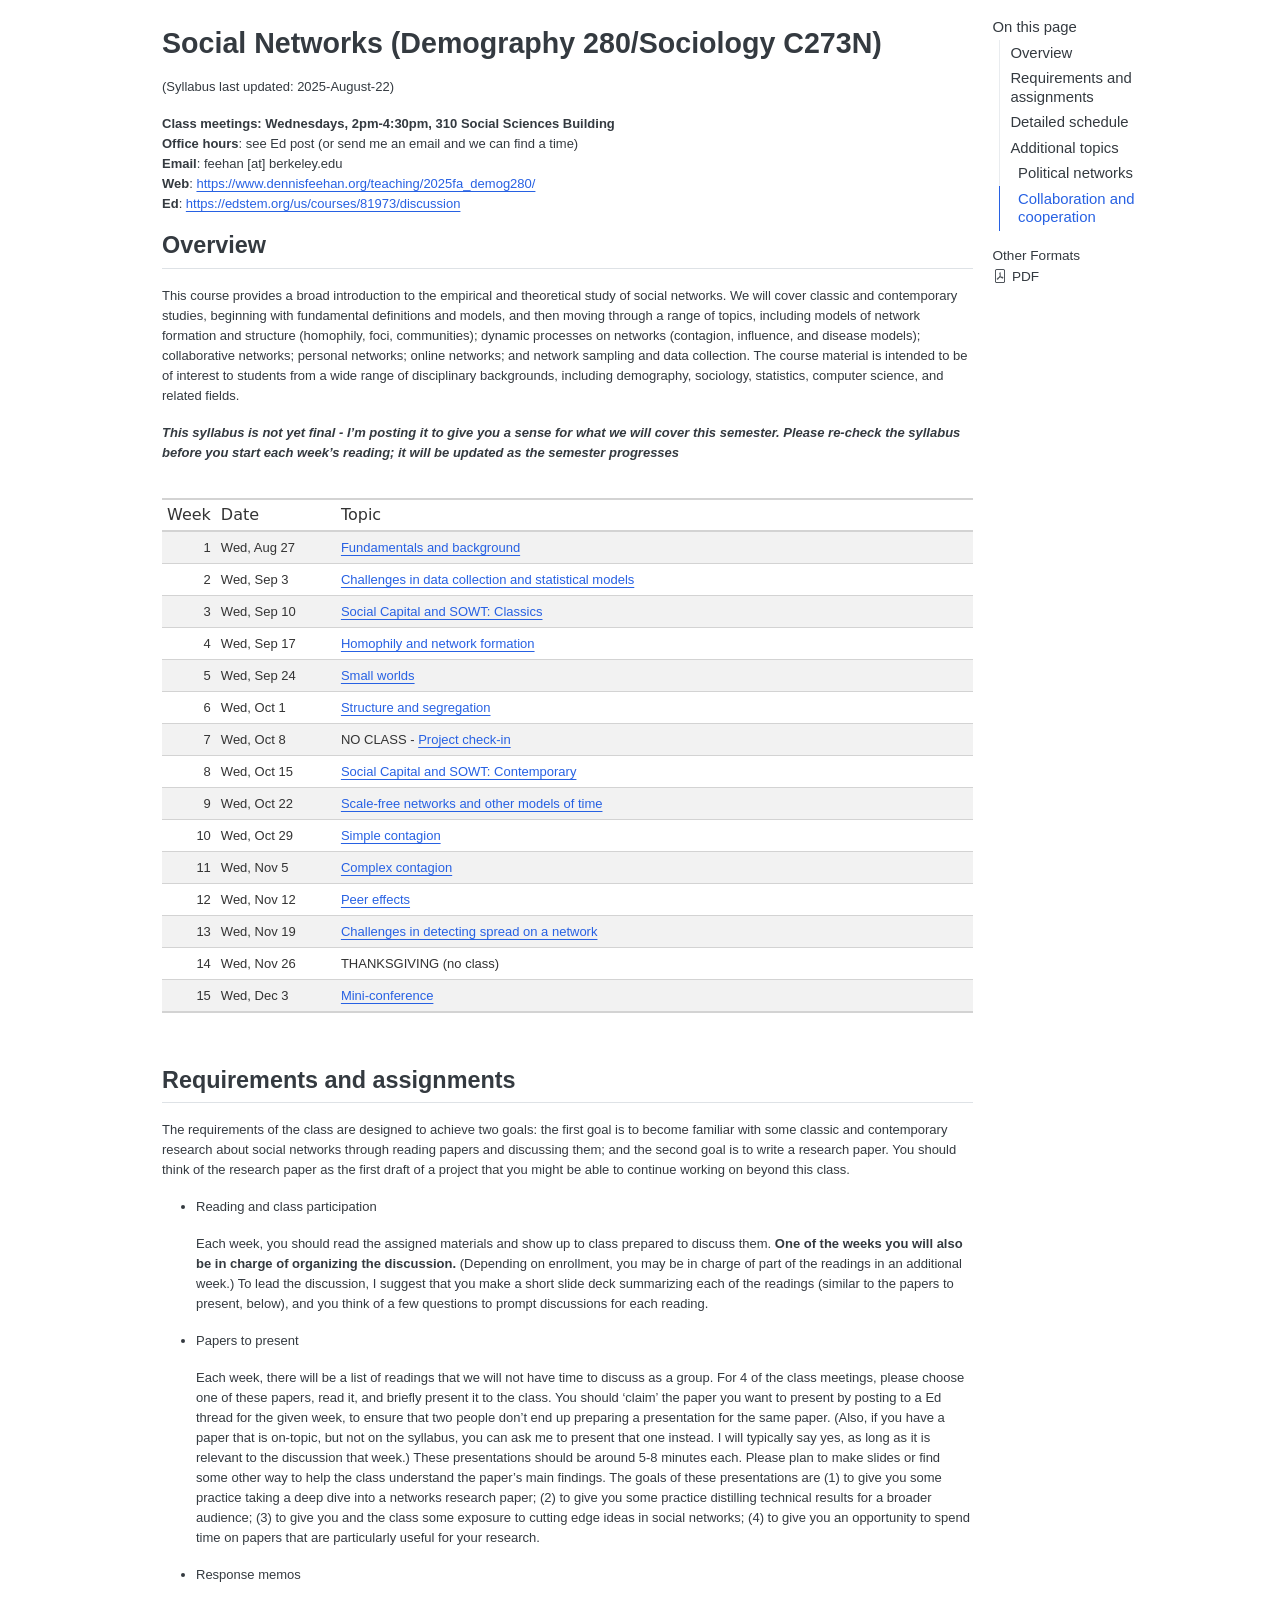
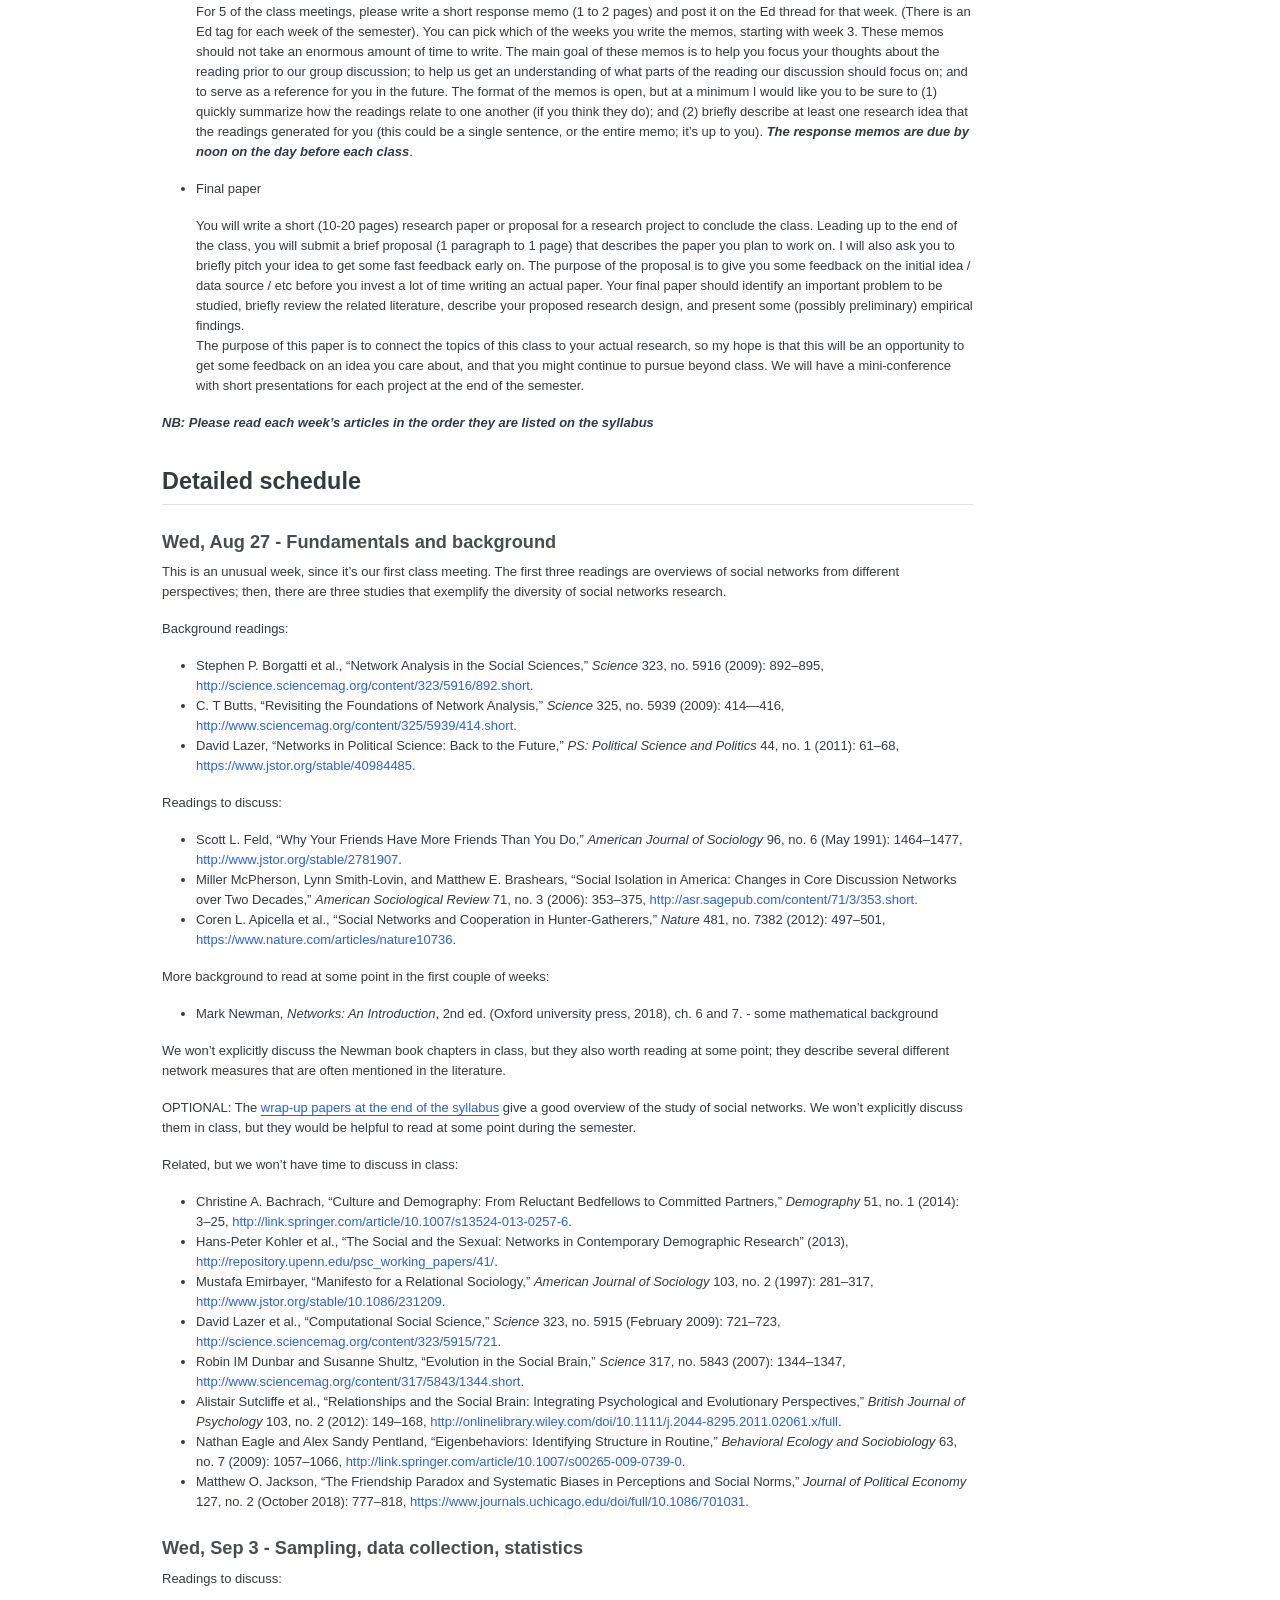
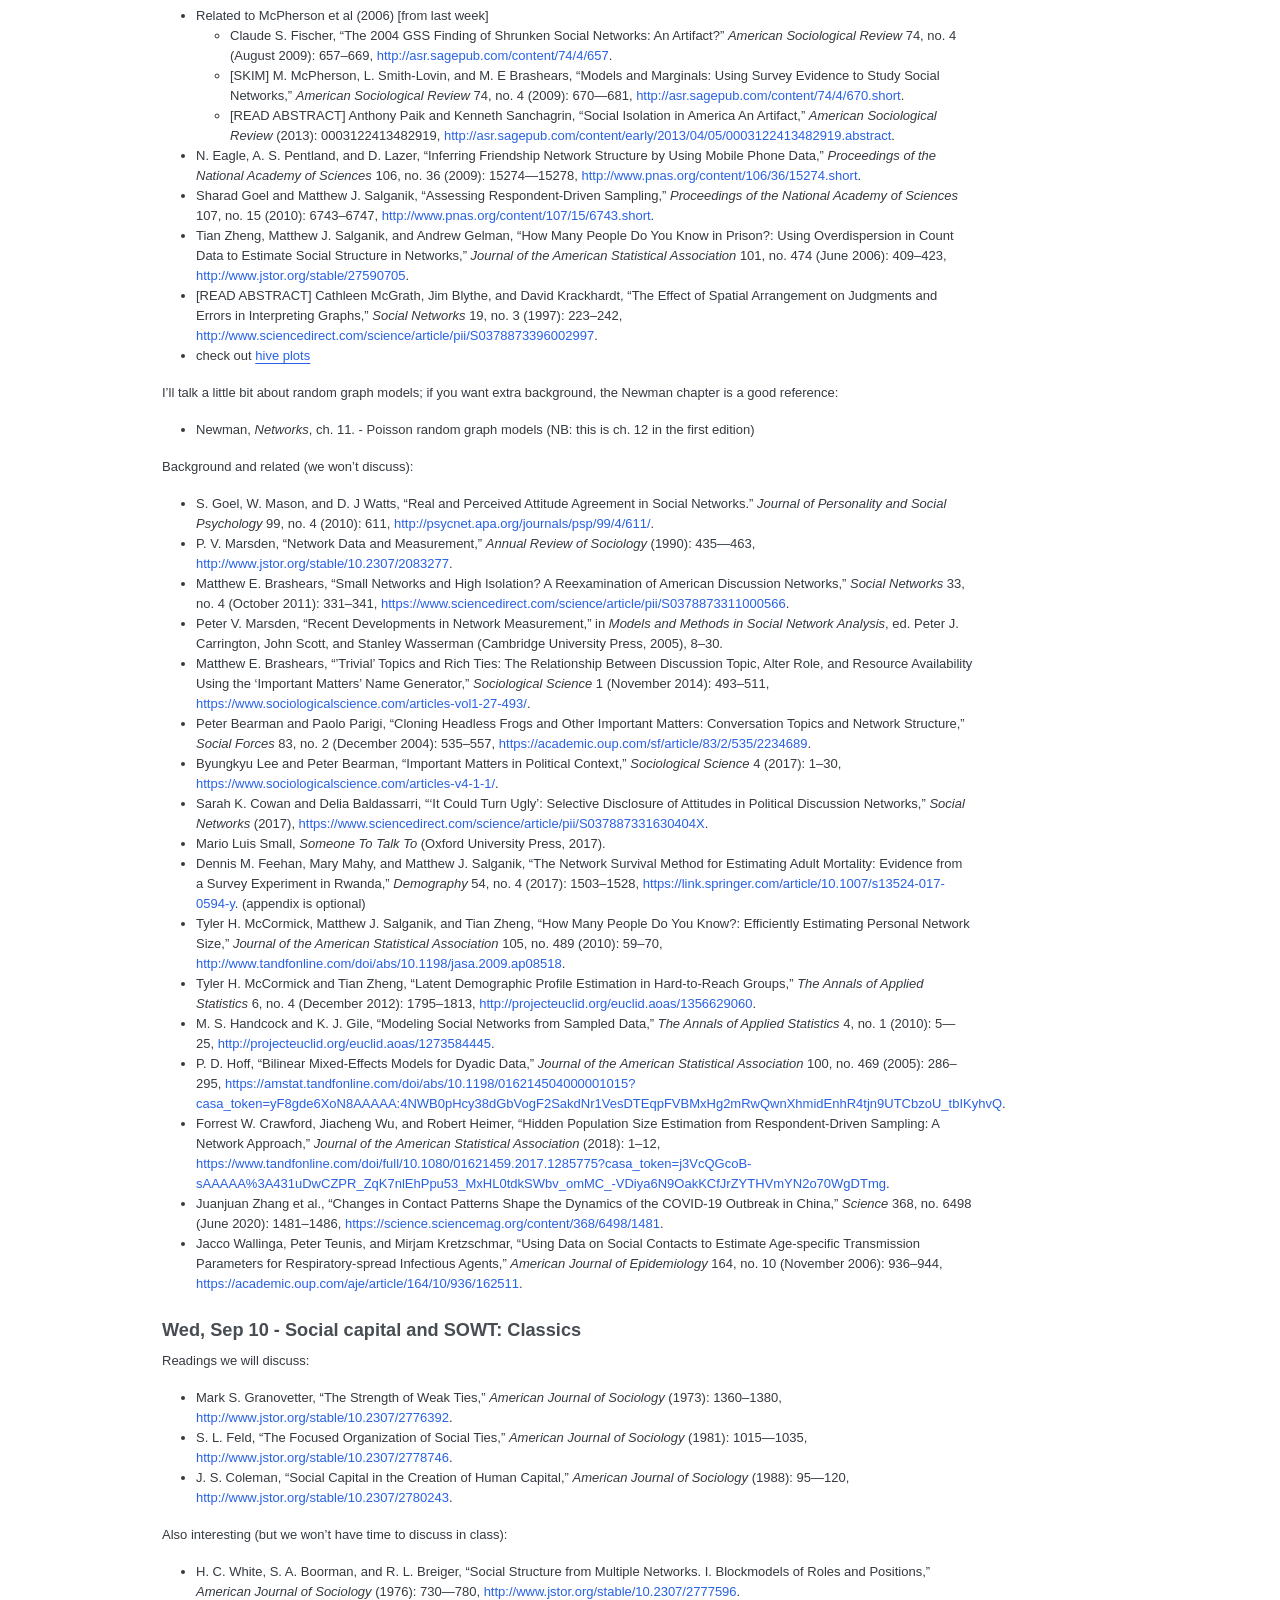
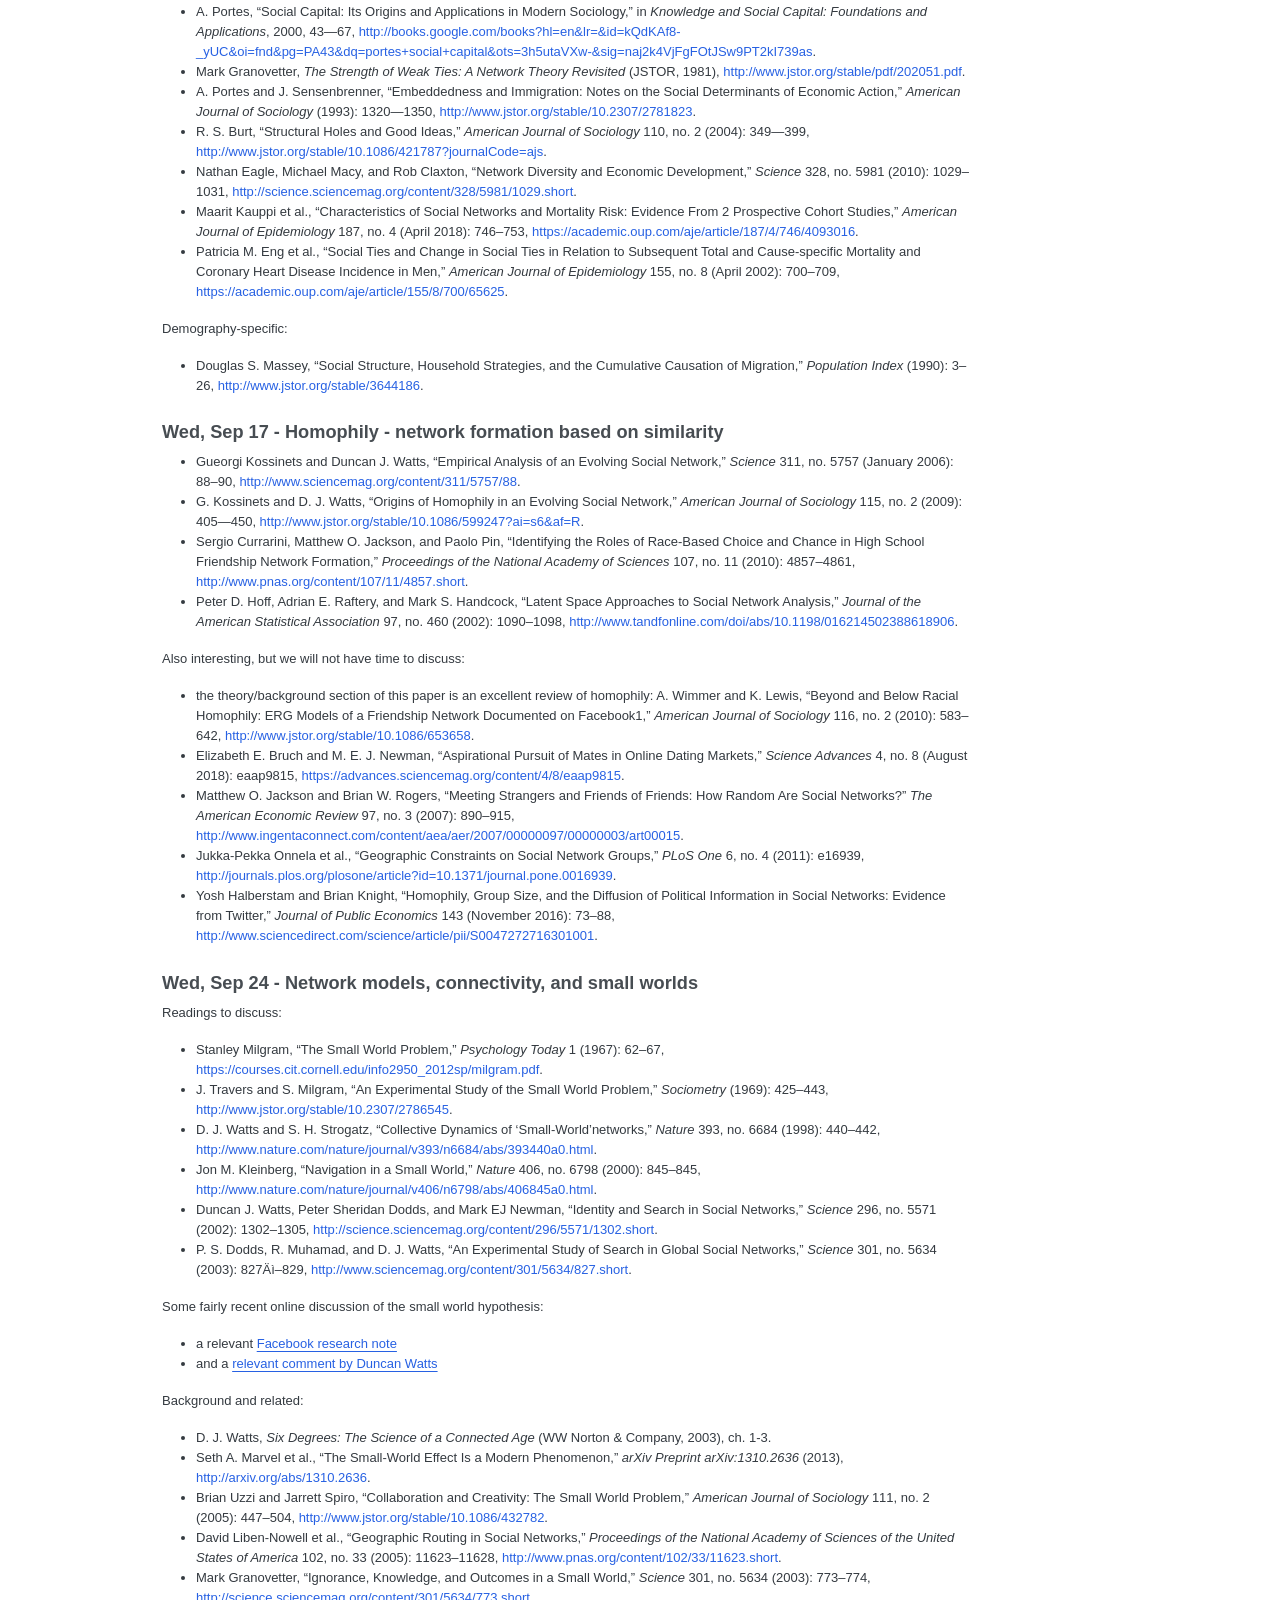
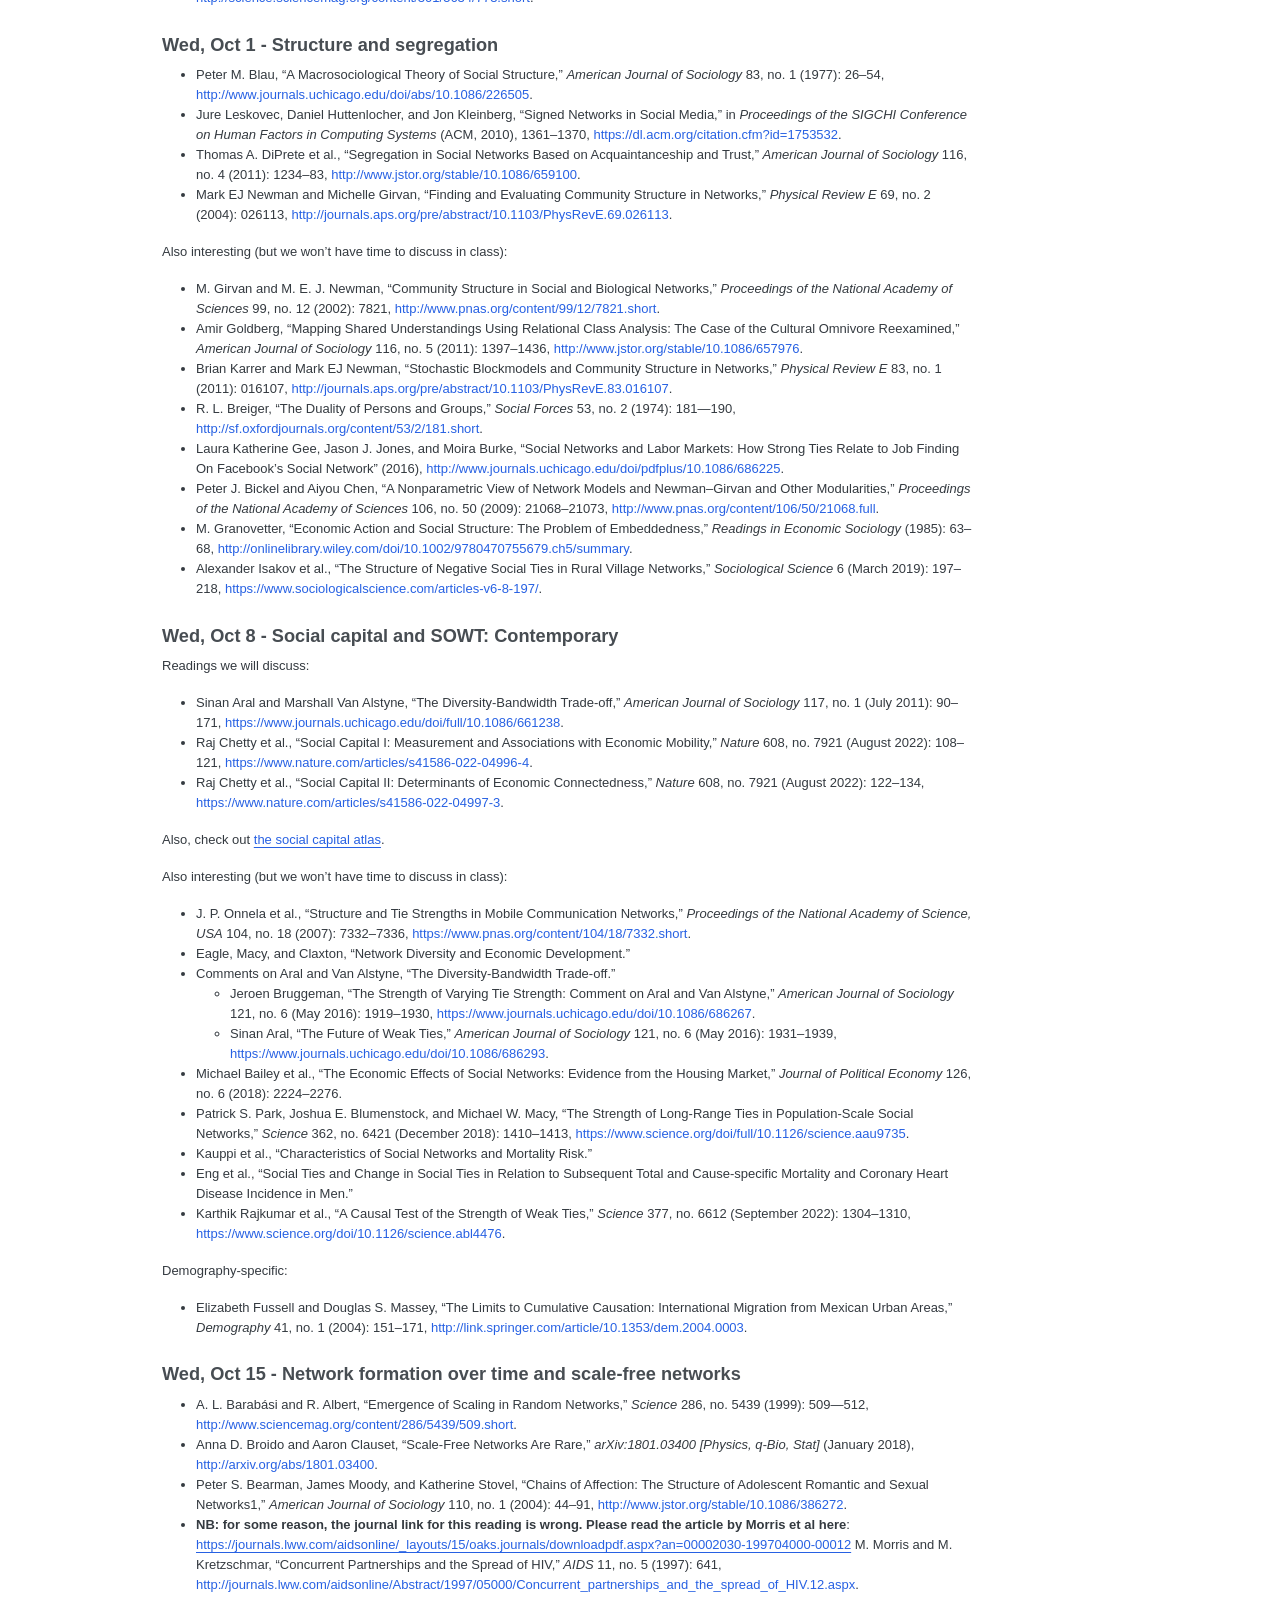
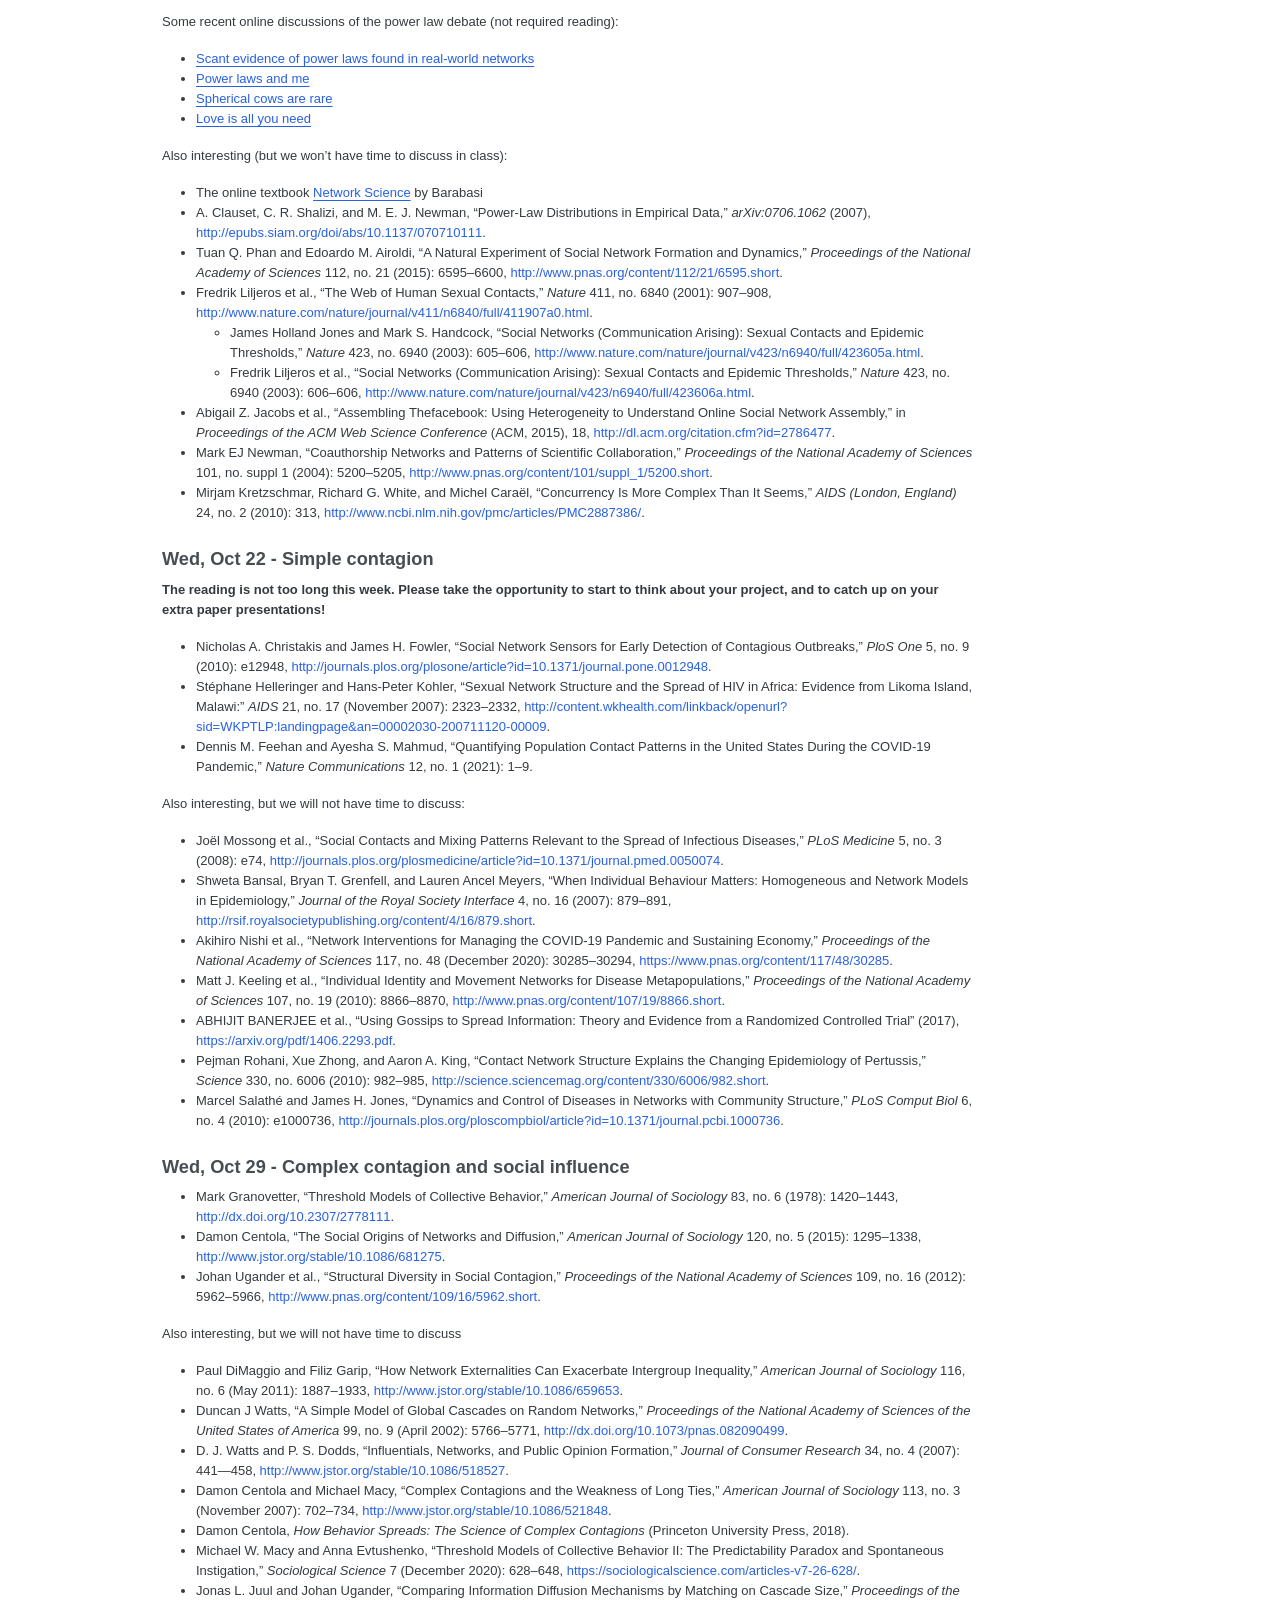
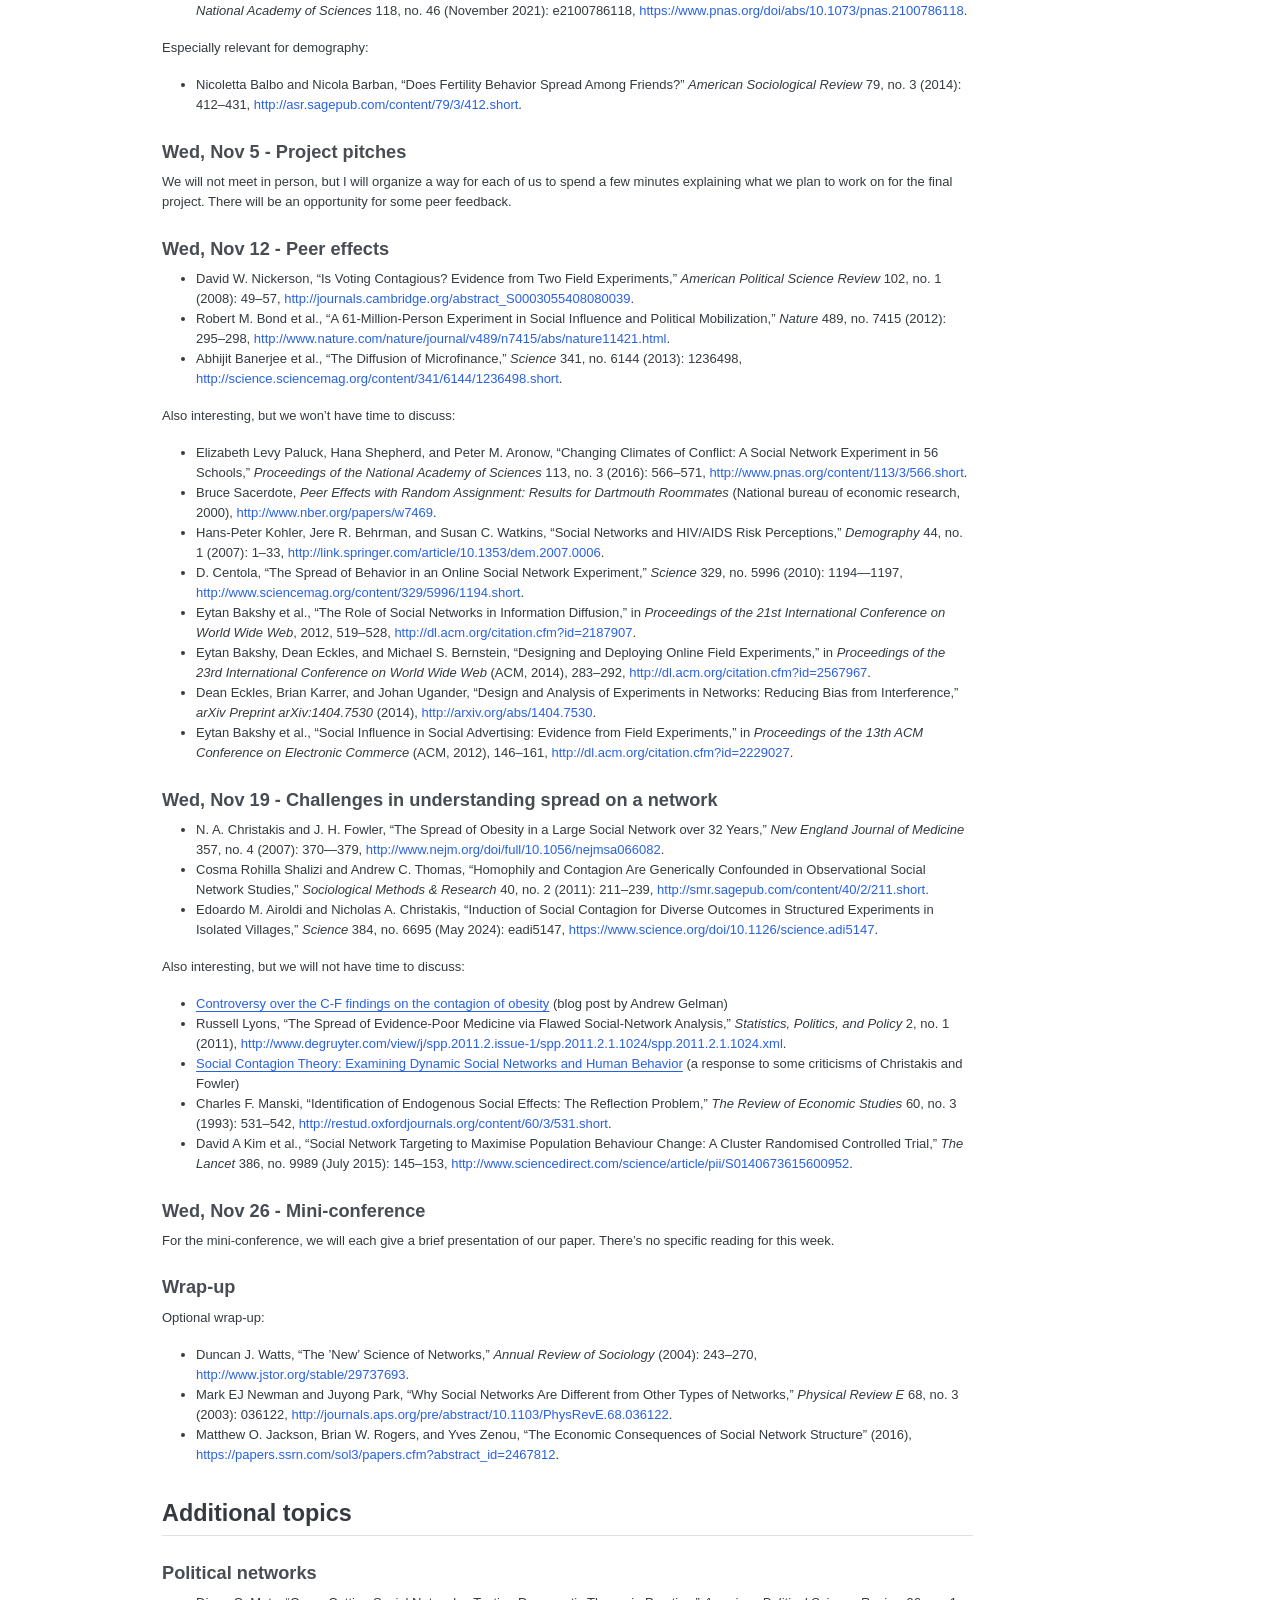
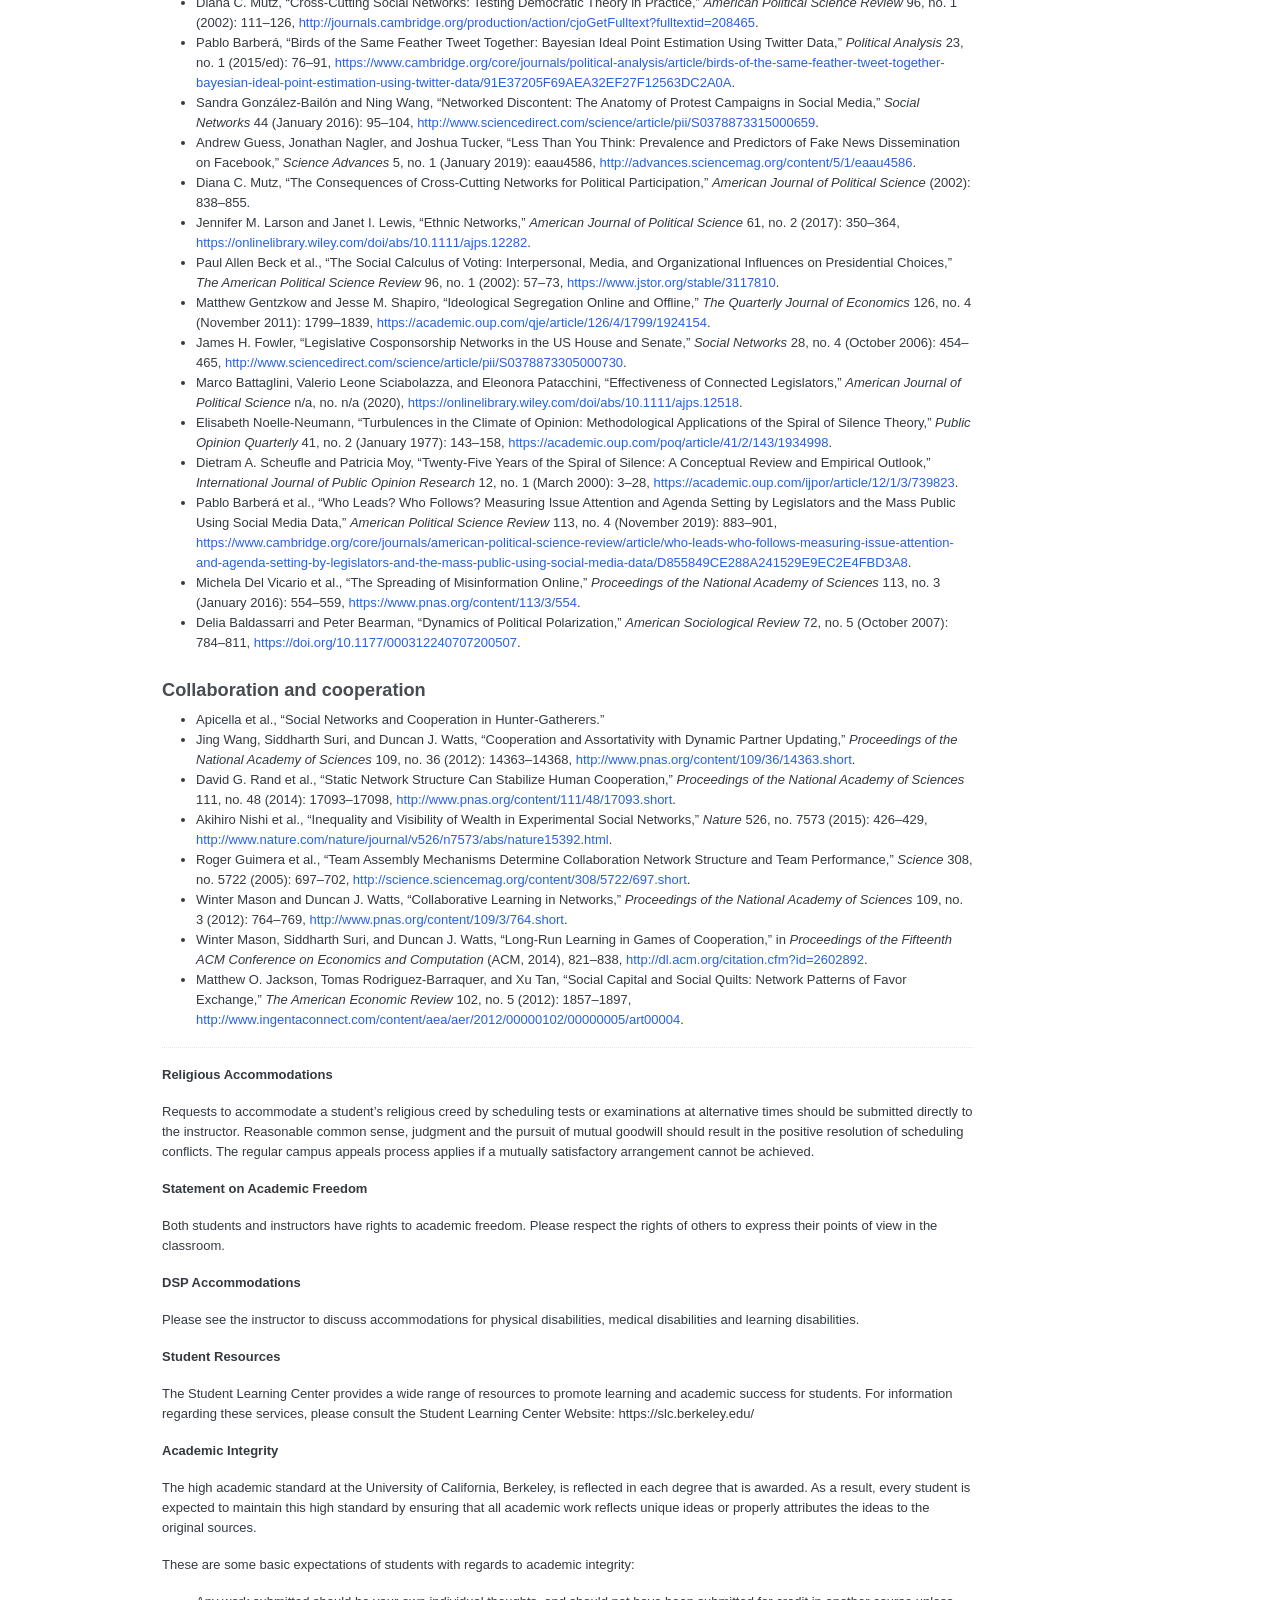
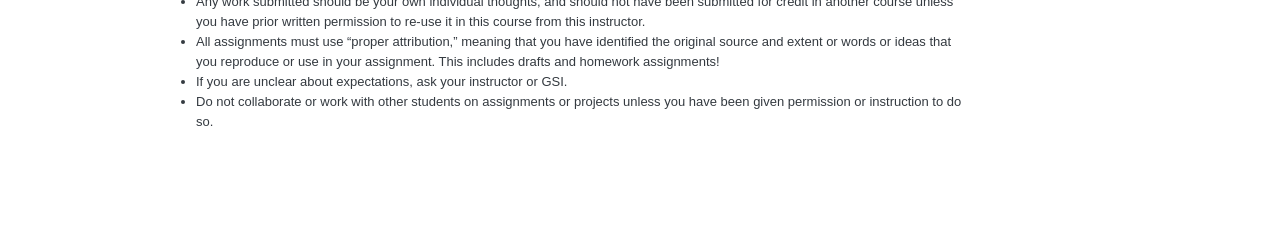
==== docs/index.html @ ea8e47a0 "updated" ====
<!DOCTYPE html>
<html xmlns="http://www.w3.org/1999/xhtml" lang="en" xml:lang="en"><head>

<meta charset="utf-8">
<meta name="generator" content="quarto-1.5.46">

<meta name="viewport" content="width=device-width, initial-scale=1.0, user-scalable=yes">


<title>Social Networks (Demog 280/Soc C273N) – Social Networks </title>
<style>
code{white-space: pre-wrap;}
span.smallcaps{font-variant: small-caps;}
div.columns{display: flex; gap: min(4vw, 1.5em);}
div.column{flex: auto; overflow-x: auto;}
div.hanging-indent{margin-left: 1.5em; text-indent: -1.5em;}
ul.task-list{list-style: none;}
ul.task-list li input[type="checkbox"] {
  width: 0.8em;
  margin: 0 0.8em 0.2em -1em; /* quarto-specific, see https://github.com/quarto-dev/quarto-cli/issues/4556 */ 
  vertical-align: middle;
}
</style>


<script src="site_libs/quarto-nav/quarto-nav.js"></script>
<script src="site_libs/clipboard/clipboard.min.js"></script>
<script src="site_libs/quarto-search/autocomplete.umd.js"></script>
<script src="site_libs/quarto-search/fuse.min.js"></script>
<script src="site_libs/quarto-search/quarto-search.js"></script>
<meta name="quarto:offset" content="./">
<script src="site_libs/quarto-html/quarto.js"></script>
<script src="site_libs/quarto-html/popper.min.js"></script>
<script src="site_libs/quarto-html/tippy.umd.min.js"></script>
<script src="site_libs/quarto-html/anchor.min.js"></script>
<link href="site_libs/quarto-html/tippy.css" rel="stylesheet">
<link href="site_libs/quarto-html/quarto-syntax-highlighting.css" rel="stylesheet" id="quarto-text-highlighting-styles">
<script src="site_libs/bootstrap/bootstrap.min.js"></script>
<link href="site_libs/bootstrap/bootstrap-icons.css" rel="stylesheet">
<link href="site_libs/bootstrap/bootstrap.min.css" rel="stylesheet" id="quarto-bootstrap" data-mode="light">
<script id="quarto-search-options" type="application/json">{
  "location": "sidebar",
  "copy-button": false,
  "collapse-after": 3,
  "panel-placement": "start",
  "type": "textbox",
  "limit": 50,
  "keyboard-shortcut": [
    "f",
    "/",
    "s"
  ],
  "show-item-context": false,
  "language": {
    "search-no-results-text": "No results",
    "search-matching-documents-text": "matching documents",
    "search-copy-link-title": "Copy link to search",
    "search-hide-matches-text": "Hide additional matches",
    "search-more-match-text": "more match in this document",
    "search-more-matches-text": "more matches in this document",
    "search-clear-button-title": "Clear",
    "search-text-placeholder": "",
    "search-detached-cancel-button-title": "Cancel",
    "search-submit-button-title": "Submit",
    "search-label": "Search"
  }
}</script>


<link rel="stylesheet" href="syllabus.css">
</head>

<body>

<div id="quarto-search-results"></div>
<!-- content -->
<div id="quarto-content" class="quarto-container page-columns page-rows-contents page-layout-article">
<!-- sidebar -->
<!-- margin-sidebar -->
    <div id="quarto-margin-sidebar" class="sidebar margin-sidebar">
        <nav id="TOC" role="doc-toc" class="toc-active">
    <h2 id="toc-title">On this page</h2>
   
  <ul>
  <li><a href="#overview" id="toc-overview" class="nav-link active" data-scroll-target="#overview">Overview</a></li>
  <li><a href="#requirements-and-assignments" id="toc-requirements-and-assignments" class="nav-link" data-scroll-target="#requirements-and-assignments">Requirements and assignments</a></li>
  <li><a href="#detailed-schedule" id="toc-detailed-schedule" class="nav-link" data-scroll-target="#detailed-schedule">Detailed schedule</a>
  <ul class="collapse">
  <li><a href="#sec:intro" id="toc-sec:intro" class="nav-link" data-scroll-target="#sec\:intro">Wed, Aug 27 - Fundamentals and background</a></li>
  <li><a href="#sec:stats" id="toc-sec:stats" class="nav-link" data-scroll-target="#sec\:stats">Wed, Sep 3 - Sampling, data collection, statistics</a></li>
  <li><a href="#sec:sowt-classics" id="toc-sec:sowt-classics" class="nav-link" data-scroll-target="#sec\:sowt-classics">Wed, Sep 10 - Social capital and SOWT: Classics</a></li>
  <li><a href="#sec:netform-homophily" id="toc-sec:netform-homophily" class="nav-link" data-scroll-target="#sec\:netform-homophily">Wed, Sep 17 - Homophily - network formation based on similarity</a></li>
  <li><a href="#sec:small-worlds" id="toc-sec:small-worlds" class="nav-link" data-scroll-target="#sec\:small-worlds">Wed, Sep 24 - Network models, connectivity, and small worlds</a></li>
  <li><a href="#sec:communities" id="toc-sec:communities" class="nav-link" data-scroll-target="#sec\:communities">Wed, Oct 1 - Structure and segregation</a></li>
  <li><a href="#sec:sowt-contemporary" id="toc-sec:sowt-contemporary" class="nav-link" data-scroll-target="#sec\:sowt-contemporary">Wed, Oct 8 - Social capital and SOWT: Contemporary</a></li>
  <li><a href="#sec:netform-time" id="toc-sec:netform-time" class="nav-link" data-scroll-target="#sec\:netform-time">Wed, Oct 15 - Network formation over time and scale-free networks</a></li>
  <li><a href="#sec:simple-contagion" id="toc-sec:simple-contagion" class="nav-link" data-scroll-target="#sec\:simple-contagion">Wed, Oct 22 - Simple contagion</a></li>
  <li><a href="#sec:complex-contagion" id="toc-sec:complex-contagion" class="nav-link" data-scroll-target="#sec\:complex-contagion">Wed, Oct 29 - Complex contagion and social influence</a></li>
  <li><a href="#sec:projectpitch" id="toc-sec:projectpitch" class="nav-link" data-scroll-target="#sec\:projectpitch">Wed, Nov 5 - Project pitches</a></li>
  <li><a href="#sec:peer-effects" id="toc-sec:peer-effects" class="nav-link" data-scroll-target="#sec\:peer-effects">Wed, Nov 12 - Peer effects</a></li>
  <li><a href="#sec:spread" id="toc-sec:spread" class="nav-link" data-scroll-target="#sec\:spread">Wed, Nov 19 - Challenges in understanding spread on a network</a></li>
  <li><a href="#sec:mini-conf" id="toc-sec:mini-conf" class="nav-link" data-scroll-target="#sec\:mini-conf">Wed, Nov 26 - Mini-conference</a></li>
  <li><a href="#sec:wrap-up" id="toc-sec:wrap-up" class="nav-link" data-scroll-target="#sec\:wrap-up">Wrap-up</a></li>
  </ul></li>
  <li><a href="#additional-topics" id="toc-additional-topics" class="nav-link" data-scroll-target="#additional-topics">Additional topics</a>
  <ul class="collapse">
  <li><a href="#sec:politics" id="toc-sec:politics" class="nav-link" data-scroll-target="#sec\:politics">Political networks</a></li>
  <li><a href="#sec:cooperation" id="toc-sec:cooperation" class="nav-link" data-scroll-target="#sec\:cooperation">Collaboration and cooperation</a></li>
  </ul></li>
  </ul>
<div class="quarto-alternate-formats"><h2>Other Formats</h2><ul><li><a href="index.pdf"><i class="bi bi-file-pdf"></i>PDF</a></li></ul></div></nav>
    </div>
<!-- main -->
<main class="content" id="quarto-document-content">

<header id="title-block-header" class="quarto-title-block default">
<div class="quarto-title">
<h1 class="title">Social Networks (Demography 280/Sociology C273N)</h1>
</div>



<div class="quarto-title-meta">

    
  
    
  </div>
  


</header>


<!--
NOTE: to get links to the URLs where the papers can be downloaded, you might
have to go into the Zotero settings -> Better BiBTex -> Oppen Better BibTeX preferences -> Export
... and then in the 'Add URLs to BibTeX export' pulldown, select "in the 'url' field"
-->
<!--
NOTES:
- the chicago-syllabus.csl is from Kieran Healy: https://github.com/kjhealy/pandoc-templates/blob/master/csl/chicago-syllabus.csl
- if changing this in the future, you may have to tweak the 'range' values in the part that loads the excel sheet

WISHLIST:
- be able to generate pdf version (right now, the table looks wonky - links don't render, NAs, etc)
-->
<p>(Syllabus last updated: 2025-August-22)</p>
<p><strong>Class meetings: Wednesdays, 2pm-4:30pm, 310 Social Sciences Building</strong><br>
<strong>Office hours</strong>: see Ed post (or send me an email and we can find a time)<br>
<strong>Email</strong>: feehan [at] berkeley.edu<br>
<strong>Web</strong>: <a href="https://www.dennisfeehan.org/teaching/2025fa_demog280/" class="uri">https://www.dennisfeehan.org/teaching/2025fa_demog280/</a><br>
<strong>Ed</strong>: <a href="https://edstem.org/us/courses/81973/discussion" class="uri">https://edstem.org/us/courses/81973/discussion</a></p>
<section id="overview" class="level2">
<h2 class="anchored" data-anchor-id="overview">Overview</h2>
<p>This course provides a broad introduction to the empirical and theoretical study of social networks. We will cover classic and contemporary studies, beginning with fundamental definitions and models, and then moving through a range of topics, including models of network formation and structure (homophily, foci, communities); dynamic processes on networks (contagion, influence, and disease models); collaborative networks; personal networks; online networks; and network sampling and data collection. The course material is intended to be of interest to students from a wide range of disciplinary backgrounds, including demography, sociology, statistics, computer science, and related fields.</p>
<p><strong><em>This syllabus is not yet final - I’m posting it to give you a sense for what we will cover this semester. Please re-check the syllabus before you start each week’s reading; it will be updated as the semester progresses</em></strong></p>
<div class="cell">
<div class="cell-output-display">
<div id="hqcuhokgut" style="padding-left:0px;padding-right:0px;padding-top:10px;padding-bottom:10px;overflow-x:auto;overflow-y:auto;width:auto;height:auto;">
<style>#hqcuhokgut table {
  font-family: system-ui, 'Segoe UI', Roboto, Helvetica, Arial, sans-serif, 'Apple Color Emoji', 'Segoe UI Emoji', 'Segoe UI Symbol', 'Noto Color Emoji';
  -webkit-font-smoothing: antialiased;
  -moz-osx-font-smoothing: grayscale;
}

#hqcuhokgut thead, #hqcuhokgut tbody, #hqcuhokgut tfoot, #hqcuhokgut tr, #hqcuhokgut td, #hqcuhokgut th {
  border-style: none;
}

#hqcuhokgut p {
  margin: 0;
  padding: 0;
}

#hqcuhokgut .gt_table {
  display: table;
  border-collapse: collapse;
  line-height: normal;
  margin-left: auto;
  margin-right: auto;
  color: #333333;
  font-size: 16px;
  font-weight: normal;
  font-style: normal;
  background-color: #FFFFFF;
  width: auto;
  border-top-style: solid;
  border-top-width: 2px;
  border-top-color: #A8A8A8;
  border-right-style: none;
  border-right-width: 2px;
  border-right-color: #D3D3D3;
  border-bottom-style: solid;
  border-bottom-width: 2px;
  border-bottom-color: #A8A8A8;
  border-left-style: none;
  border-left-width: 2px;
  border-left-color: #D3D3D3;
}

#hqcuhokgut .gt_caption {
  padding-top: 4px;
  padding-bottom: 4px;
}

#hqcuhokgut .gt_title {
  color: #333333;
  font-size: 125%;
  font-weight: initial;
  padding-top: 4px;
  padding-bottom: 4px;
  padding-left: 5px;
  padding-right: 5px;
  border-bottom-color: #FFFFFF;
  border-bottom-width: 0;
}

#hqcuhokgut .gt_subtitle {
  color: #333333;
  font-size: 85%;
  font-weight: initial;
  padding-top: 3px;
  padding-bottom: 5px;
  padding-left: 5px;
  padding-right: 5px;
  border-top-color: #FFFFFF;
  border-top-width: 0;
}

#hqcuhokgut .gt_heading {
  background-color: #FFFFFF;
  text-align: center;
  border-bottom-color: #FFFFFF;
  border-left-style: none;
  border-left-width: 1px;
  border-left-color: #D3D3D3;
  border-right-style: none;
  border-right-width: 1px;
  border-right-color: #D3D3D3;
}

#hqcuhokgut .gt_bottom_border {
  border-bottom-style: solid;
  border-bottom-width: 2px;
  border-bottom-color: #D3D3D3;
}

#hqcuhokgut .gt_col_headings {
  border-top-style: solid;
  border-top-width: 2px;
  border-top-color: #D3D3D3;
  border-bottom-style: solid;
  border-bottom-width: 2px;
  border-bottom-color: #D3D3D3;
  border-left-style: none;
  border-left-width: 1px;
  border-left-color: #D3D3D3;
  border-right-style: none;
  border-right-width: 1px;
  border-right-color: #D3D3D3;
}

#hqcuhokgut .gt_col_heading {
  color: #333333;
  background-color: #FFFFFF;
  font-size: 100%;
  font-weight: normal;
  text-transform: inherit;
  border-left-style: none;
  border-left-width: 1px;
  border-left-color: #D3D3D3;
  border-right-style: none;
  border-right-width: 1px;
  border-right-color: #D3D3D3;
  vertical-align: bottom;
  padding-top: 5px;
  padding-bottom: 6px;
  padding-left: 5px;
  padding-right: 5px;
  overflow-x: hidden;
}

#hqcuhokgut .gt_column_spanner_outer {
  color: #333333;
  background-color: #FFFFFF;
  font-size: 100%;
  font-weight: normal;
  text-transform: inherit;
  padding-top: 0;
  padding-bottom: 0;
  padding-left: 4px;
  padding-right: 4px;
}

#hqcuhokgut .gt_column_spanner_outer:first-child {
  padding-left: 0;
}

#hqcuhokgut .gt_column_spanner_outer:last-child {
  padding-right: 0;
}

#hqcuhokgut .gt_column_spanner {
  border-bottom-style: solid;
  border-bottom-width: 2px;
  border-bottom-color: #D3D3D3;
  vertical-align: bottom;
  padding-top: 5px;
  padding-bottom: 5px;
  overflow-x: hidden;
  display: inline-block;
  width: 100%;
}

#hqcuhokgut .gt_spanner_row {
  border-bottom-style: hidden;
}

#hqcuhokgut .gt_group_heading {
  padding-top: 8px;
  padding-bottom: 8px;
  padding-left: 5px;
  padding-right: 5px;
  color: #333333;
  background-color: #FFFFFF;
  font-size: 100%;
  font-weight: initial;
  text-transform: inherit;
  border-top-style: solid;
  border-top-width: 2px;
  border-top-color: #D3D3D3;
  border-bottom-style: solid;
  border-bottom-width: 2px;
  border-bottom-color: #D3D3D3;
  border-left-style: none;
  border-left-width: 1px;
  border-left-color: #D3D3D3;
  border-right-style: none;
  border-right-width: 1px;
  border-right-color: #D3D3D3;
  vertical-align: middle;
  text-align: left;
}

#hqcuhokgut .gt_empty_group_heading {
  padding: 0.5px;
  color: #333333;
  background-color: #FFFFFF;
  font-size: 100%;
  font-weight: initial;
  border-top-style: solid;
  border-top-width: 2px;
  border-top-color: #D3D3D3;
  border-bottom-style: solid;
  border-bottom-width: 2px;
  border-bottom-color: #D3D3D3;
  vertical-align: middle;
}

#hqcuhokgut .gt_from_md > :first-child {
  margin-top: 0;
}

#hqcuhokgut .gt_from_md > :last-child {
  margin-bottom: 0;
}

#hqcuhokgut .gt_row {
  padding-top: 8px;
  padding-bottom: 8px;
  padding-left: 5px;
  padding-right: 5px;
  margin: 10px;
  border-top-style: solid;
  border-top-width: 1px;
  border-top-color: #D3D3D3;
  border-left-style: none;
  border-left-width: 1px;
  border-left-color: #D3D3D3;
  border-right-style: none;
  border-right-width: 1px;
  border-right-color: #D3D3D3;
  vertical-align: middle;
  overflow-x: hidden;
}

#hqcuhokgut .gt_stub {
  color: #333333;
  background-color: #FFFFFF;
  font-size: 100%;
  font-weight: initial;
  text-transform: inherit;
  border-right-style: solid;
  border-right-width: 2px;
  border-right-color: #D3D3D3;
  padding-left: 5px;
  padding-right: 5px;
}

#hqcuhokgut .gt_stub_row_group {
  color: #333333;
  background-color: #FFFFFF;
  font-size: 100%;
  font-weight: initial;
  text-transform: inherit;
  border-right-style: solid;
  border-right-width: 2px;
  border-right-color: #D3D3D3;
  padding-left: 5px;
  padding-right: 5px;
  vertical-align: top;
}

#hqcuhokgut .gt_row_group_first td {
  border-top-width: 2px;
}

#hqcuhokgut .gt_row_group_first th {
  border-top-width: 2px;
}

#hqcuhokgut .gt_summary_row {
  color: #333333;
  background-color: #FFFFFF;
  text-transform: inherit;
  padding-top: 8px;
  padding-bottom: 8px;
  padding-left: 5px;
  padding-right: 5px;
}

#hqcuhokgut .gt_first_summary_row {
  border-top-style: solid;
  border-top-color: #D3D3D3;
}

#hqcuhokgut .gt_first_summary_row.thick {
  border-top-width: 2px;
}

#hqcuhokgut .gt_last_summary_row {
  padding-top: 8px;
  padding-bottom: 8px;
  padding-left: 5px;
  padding-right: 5px;
  border-bottom-style: solid;
  border-bottom-width: 2px;
  border-bottom-color: #D3D3D3;
}

#hqcuhokgut .gt_grand_summary_row {
  color: #333333;
  background-color: #FFFFFF;
  text-transform: inherit;
  padding-top: 8px;
  padding-bottom: 8px;
  padding-left: 5px;
  padding-right: 5px;
}

#hqcuhokgut .gt_first_grand_summary_row {
  padding-top: 8px;
  padding-bottom: 8px;
  padding-left: 5px;
  padding-right: 5px;
  border-top-style: double;
  border-top-width: 6px;
  border-top-color: #D3D3D3;
}

#hqcuhokgut .gt_last_grand_summary_row_top {
  padding-top: 8px;
  padding-bottom: 8px;
  padding-left: 5px;
  padding-right: 5px;
  border-bottom-style: double;
  border-bottom-width: 6px;
  border-bottom-color: #D3D3D3;
}

#hqcuhokgut .gt_striped {
  background-color: rgba(128, 128, 128, 0.05);
}

#hqcuhokgut .gt_table_body {
  border-top-style: solid;
  border-top-width: 2px;
  border-top-color: #D3D3D3;
  border-bottom-style: solid;
  border-bottom-width: 2px;
  border-bottom-color: #D3D3D3;
}

#hqcuhokgut .gt_footnotes {
  color: #333333;
  background-color: #FFFFFF;
  border-bottom-style: none;
  border-bottom-width: 2px;
  border-bottom-color: #D3D3D3;
  border-left-style: none;
  border-left-width: 2px;
  border-left-color: #D3D3D3;
  border-right-style: none;
  border-right-width: 2px;
  border-right-color: #D3D3D3;
}

#hqcuhokgut .gt_footnote {
  margin: 0px;
  font-size: 90%;
  padding-top: 4px;
  padding-bottom: 4px;
  padding-left: 5px;
  padding-right: 5px;
}

#hqcuhokgut .gt_sourcenotes {
  color: #333333;
  background-color: #FFFFFF;
  border-bottom-style: none;
  border-bottom-width: 2px;
  border-bottom-color: #D3D3D3;
  border-left-style: none;
  border-left-width: 2px;
  border-left-color: #D3D3D3;
  border-right-style: none;
  border-right-width: 2px;
  border-right-color: #D3D3D3;
}

#hqcuhokgut .gt_sourcenote {
  font-size: 90%;
  padding-top: 4px;
  padding-bottom: 4px;
  padding-left: 5px;
  padding-right: 5px;
}

#hqcuhokgut .gt_left {
  text-align: left;
}

#hqcuhokgut .gt_center {
  text-align: center;
}

#hqcuhokgut .gt_right {
  text-align: right;
  font-variant-numeric: tabular-nums;
}

#hqcuhokgut .gt_font_normal {
  font-weight: normal;
}

#hqcuhokgut .gt_font_bold {
  font-weight: bold;
}

#hqcuhokgut .gt_font_italic {
  font-style: italic;
}

#hqcuhokgut .gt_super {
  font-size: 65%;
}

#hqcuhokgut .gt_footnote_marks {
  font-size: 75%;
  vertical-align: 0.4em;
  position: initial;
}

#hqcuhokgut .gt_asterisk {
  font-size: 100%;
  vertical-align: 0;
}

#hqcuhokgut .gt_indent_1 {
  text-indent: 5px;
}

#hqcuhokgut .gt_indent_2 {
  text-indent: 10px;
}

#hqcuhokgut .gt_indent_3 {
  text-indent: 15px;
}

#hqcuhokgut .gt_indent_4 {
  text-indent: 20px;
}

#hqcuhokgut .gt_indent_5 {
  text-indent: 25px;
}

#hqcuhokgut .katex-display {
  display: inline-flex !important;
  margin-bottom: 0.75em !important;
}

#hqcuhokgut div.Reactable > div.rt-table > div.rt-thead > div.rt-tr.rt-tr-group-header > div.rt-th-group:after {
  height: 0px !important;
}
</style>

<table class="gt_table caption-top table table-sm table-striped small" data-quarto-postprocess="true" data-quarto-disable-processing="false" data-quarto-bootstrap="false">
<colgroup>
<col style="width: 5%">
<col style="width: 15%">
<col style="width: 80%">
</colgroup>
<thead>
<tr class="header gt_col_headings">
<th id="Week" class="gt_col_heading gt_columns_bottom_border gt_right" data-quarto-table-cell-role="th" scope="col">Week</th>
<th id="Date" class="gt_col_heading gt_columns_bottom_border gt_left" data-quarto-table-cell-role="th" scope="col">Date</th>
<th id="Topic" class="gt_col_heading gt_columns_bottom_border gt_left" data-quarto-table-cell-role="th" scope="col">Topic</th>
</tr>
</thead>
<tbody class="gt_table_body">
<tr class="odd">
<td class="gt_row gt_right" headers="Week">1</td>
<td class="gt_row gt_left" headers="Date">Wed, Aug 27</td>
<td class="gt_row gt_left" headers="Topic"><a href="#sec:intro">Fundamentals and background</a></td>
</tr>
<tr class="even">
<td class="gt_row gt_right" headers="Week">2</td>
<td class="gt_row gt_left" headers="Date">Wed, Sep 3</td>
<td class="gt_row gt_left" headers="Topic"><a href="#sec:stats">Challenges in data collection and statistical models</a></td>
</tr>
<tr class="odd">
<td class="gt_row gt_right" headers="Week">3</td>
<td class="gt_row gt_left" headers="Date">Wed, Sep 10</td>
<td class="gt_row gt_left" headers="Topic"><a href="#sec:sowt-classics">Social Capital and SOWT: Classics</a></td>
</tr>
<tr class="even">
<td class="gt_row gt_right" headers="Week">4</td>
<td class="gt_row gt_left" headers="Date">Wed, Sep 17</td>
<td class="gt_row gt_left" headers="Topic"><a href="#sec:netform-homophily">Homophily and network formation</a></td>
</tr>
<tr class="odd">
<td class="gt_row gt_right" headers="Week">5</td>
<td class="gt_row gt_left" headers="Date">Wed, Sep 24</td>
<td class="gt_row gt_left" headers="Topic"><a href="#sec:small-worlds">Small worlds</a></td>
</tr>
<tr class="even">
<td class="gt_row gt_right" headers="Week">6</td>
<td class="gt_row gt_left" headers="Date">Wed, Oct 1</td>
<td class="gt_row gt_left" headers="Topic"><a href="#sec:communities">Structure and segregation</a></td>
</tr>
<tr class="odd">
<td class="gt_row gt_right" headers="Week">7</td>
<td class="gt_row gt_left" headers="Date">Wed, Oct 8</td>
<td class="gt_row gt_left" headers="Topic">NO CLASS - <a href="#sec:projectpitch">Project check-in</a></td>
</tr>
<tr class="even">
<td class="gt_row gt_right" headers="Week">8</td>
<td class="gt_row gt_left" headers="Date">Wed, Oct 15</td>
<td class="gt_row gt_left" headers="Topic"><a href="#sec:sowt-contemporary">Social Capital and SOWT: Contemporary</a></td>
</tr>
<tr class="odd">
<td class="gt_row gt_right" headers="Week">9</td>
<td class="gt_row gt_left" headers="Date">Wed, Oct 22</td>
<td class="gt_row gt_left" headers="Topic"><a href="#sec:netform-time">Scale-free networks and other models of time</a></td>
</tr>
<tr class="even">
<td class="gt_row gt_right" headers="Week">10</td>
<td class="gt_row gt_left" headers="Date">Wed, Oct 29</td>
<td class="gt_row gt_left" headers="Topic"><a href="#sec:simple-contagion">Simple contagion</a></td>
</tr>
<tr class="odd">
<td class="gt_row gt_right" headers="Week">11</td>
<td class="gt_row gt_left" headers="Date">Wed, Nov 5</td>
<td class="gt_row gt_left" headers="Topic"><a href="#sec:complex-contagion">Complex contagion</a></td>
</tr>
<tr class="even">
<td class="gt_row gt_right" headers="Week">12</td>
<td class="gt_row gt_left" headers="Date">Wed, Nov 12</td>
<td class="gt_row gt_left" headers="Topic"><a href="#sec:peer-effects">Peer effects</a></td>
</tr>
<tr class="odd">
<td class="gt_row gt_right" headers="Week">13</td>
<td class="gt_row gt_left" headers="Date">Wed, Nov 19</td>
<td class="gt_row gt_left" headers="Topic"><a href="#sec:spread">Challenges in detecting spread on a network</a></td>
</tr>
<tr class="even">
<td class="gt_row gt_right" headers="Week">14</td>
<td class="gt_row gt_left" headers="Date">Wed, Nov 26</td>
<td class="gt_row gt_left" headers="Topic">THANKSGIVING (no class)</td>
</tr>
<tr class="odd">
<td class="gt_row gt_right" headers="Week">15</td>
<td class="gt_row gt_left" headers="Date">Wed, Dec 3</td>
<td class="gt_row gt_left" headers="Topic"><a href="#sec:mini-conf">Mini-conference</a></td>
</tr>
</tbody>
</table>

</div>
</div>
</div>
</section>
<section id="requirements-and-assignments" class="level2">
<h2 class="anchored" data-anchor-id="requirements-and-assignments">Requirements and assignments</h2>
<p>The requirements of the class are designed to achieve two goals: the first goal is to become familiar with some classic and contemporary research about social networks through reading papers and discussing them; and the second goal is to write a research paper. You should think of the research paper as the first draft of a project that you might be able to continue working on beyond this class.</p>
<ul>
<li><p>Reading and class participation</p>
<p>Each week, you should read the assigned materials and show up to class prepared to discuss them. <strong>One of the weeks you will also be in charge of organizing the discussion.</strong> (Depending on enrollment, you may be in charge of part of the readings in an additional week.) To lead the discussion, I suggest that you make a short slide deck summarizing each of the readings (similar to the papers to present, below), and you think of a few questions to prompt discussions for each reading.</p></li>
<li><p>Papers to present</p>
<p>Each week, there will be a list of readings that we will not have time to discuss as a group. For 4 of the class meetings, please choose one of these papers, read it, and briefly present it to the class. You should ‘claim’ the paper you want to present by posting to a Ed thread for the given week, to ensure that two people don’t end up preparing a presentation for the same paper. (Also, if you have a paper that is on-topic, but not on the syllabus, you can ask me to present that one instead. I will typically say yes, as long as it is relevant to the discussion that week.) These presentations should be around 5-8 minutes each. Please plan to make slides or find some other way to help the class understand the paper’s main findings. The goals of these presentations are (1) to give you some practice taking a deep dive into a networks research paper; (2) to give you some practice distilling technical results for a broader audience; (3) to give you and the class some exposure to cutting edge ideas in social networks; (4) to give you an opportunity to spend time on papers that are particularly useful for your research.</p></li>
<li><p>Response memos</p>
<p>For 5 of the class meetings, please write a short response memo (1 to 2 pages) and post it on the Ed thread for that week. (There is an Ed tag for each week of the semester). You can pick which of the weeks you write the memos, starting with week 3. These memos should not take an enormous amount of time to write. The main goal of these memos is to help you focus your thoughts about the reading prior to our group discussion; to help us get an understanding of what parts of the reading our discussion should focus on; and to serve as a reference for you in the future. The format of the memos is open, but at a minimum I would like you to be sure to (1) quickly summarize how the readings relate to one another (if you think they do); and (2) briefly describe at least one research idea that the readings generated for you (this could be a single sentence, or the entire memo; it’s up to you). <strong><em>The response memos are due by noon on the day before each class</em></strong>.</p></li>
<li><p>Final paper</p>
<p>You will write a short (10-20 pages) research paper or proposal for a research project to conclude the class. Leading up to the end of the class, you will submit a brief proposal (1 paragraph to 1 page) that describes the paper you plan to work on. I will also ask you to briefly pitch your idea to get some fast feedback early on. The purpose of the proposal is to give you some feedback on the initial idea / data source / etc before you invest a lot of time writing an actual paper. Your final paper should identify an important problem to be studied, briefly review the related literature, describe your proposed research design, and present some (possibly preliminary) empirical findings.<br>
The purpose of this paper is to connect the topics of this class to your actual research, so my hope is that this will be an opportunity to get some feedback on an idea you care about, and that you might continue to pursue beyond class. We will have a mini-conference with short presentations for each project at the end of the semester.<br>
<!--**The final paper is due at 5pm on Monday, December 11th.**--></p></li>
</ul>
<p><strong><em>NB: Please read each week’s articles in the order they are listed on the syllabus</em></strong></p>
</section>
<section id="detailed-schedule" class="level2">
<h2 class="anchored" data-anchor-id="detailed-schedule">Detailed schedule</h2>
<section id="sec:intro" class="level3">
<h3 class="anchored" data-anchor-id="sec:intro">Wed, Aug 27 - Fundamentals and background</h3>
<p>This is an unusual week, since it’s our first class meeting. The first three readings are overviews of social networks from different perspectives; then, there are three studies that exemplify the diversity of social networks research.</p>
<p>Background readings:</p>
<ul>
<li><span class="citation" data-cites="borgatti_network_2009">Stephen P. Borgatti et al., <span>“Network Analysis in the Social Sciences,”</span> <em>Science</em> 323, no. 5916 (2009): 892–895, <a href="http://science.sciencemag.org/content/323/5916/892.short" role="doc-biblioref">http://science.sciencemag.org/content/323/5916/892.short</a>.</span></li>
<li><span class="citation" data-cites="butts_revisiting_2009">C. T Butts, <span>“Revisiting the Foundations of Network Analysis,”</span> <em>Science</em> 325, no. 5939 (2009): 414—416, <a href="http://www.sciencemag.org/content/325/5939/414.short" role="doc-biblioref">http://www.sciencemag.org/content/325/5939/414.short</a>.</span></li>
<li><span class="citation" data-cites="lazer_networks_2011">David Lazer, <span>“Networks in <span>Political Science</span>: <span>Back</span> to the <span>Future</span>,”</span> <em>PS: Political Science and Politics</em> 44, no. 1 (2011): 61–68, <a href="https://www.jstor.org/stable/40984485" role="doc-biblioref">https://www.jstor.org/stable/40984485</a>.</span></li>
</ul>
<p>Readings to discuss:</p>
<ul>
<li><span class="citation" data-cites="feld_why_1991">Scott L. Feld, <span>“Why <span>Your Friends Have More Friends Than You Do</span>,”</span> <em>American Journal of Sociology</em> 96, no. 6 (May 1991): 1464–1477, <a href="http://www.jstor.org/stable/2781907" role="doc-biblioref">http://www.jstor.org/stable/2781907</a>.</span></li>
<li><span class="citation" data-cites="mcpherson_social_2006">Miller McPherson, Lynn Smith-Lovin, and Matthew E. Brashears, <span>“Social Isolation in <span>America</span>: <span>Changes</span> in Core Discussion Networks over Two Decades,”</span> <em>American Sociological Review</em> 71, no. 3 (2006): 353–375, <a href="http://asr.sagepub.com/content/71/3/353.short" role="doc-biblioref">http://asr.sagepub.com/content/71/3/353.short</a>.</span></li>
<li><span class="citation" data-cites="apicella_social_2012">Coren L. Apicella et al., <span>“Social Networks and Cooperation in Hunter-Gatherers,”</span> <em>Nature</em> 481, no. 7382 (2012): 497–501, <a href="https://www.nature.com/articles/nature10736" role="doc-biblioref">https://www.nature.com/articles/nature10736</a>.</span> <!--* [@grinberg_fake_2019]--></li>
</ul>
<!--
Maybe apicella et al?
or something other than the grinberg one?
-->
<p>More background to read at some point in the first couple of weeks:</p>
<ul>
<li><span class="citation" data-cites="newman_networks:_2018">Mark Newman, <em>Networks: An Introduction</em>, 2nd ed. (Oxford university press, 2018), ch.&nbsp;6 and 7.</span> - some mathematical background</li>
</ul>
<p>We won’t explicitly discuss the Newman book chapters in class, but they also worth reading at some point; they describe several different network measures that are often mentioned in the literature.</p>
<p>OPTIONAL: The <a href="#sec:wrap-up">wrap-up papers at the end of the syllabus</a> give a good overview of the study of social networks. We won’t explicitly discuss them in class, but they would be helpful to read at some point during the semester.</p>
<p>Related, but we won’t have time to discuss in class:</p>
<ul>
<li><span class="citation" data-cites="bachrach_culture_2014">Christine A. Bachrach, <span>“Culture and Demography: <span>From</span> Reluctant Bedfellows to Committed Partners,”</span> <em>Demography</em> 51, no. 1 (2014): 3–25, <a href="http://link.springer.com/article/10.1007/s13524-013-0257-6" role="doc-biblioref">http://link.springer.com/article/10.1007/s13524-013-0257-6</a>.</span></li>
<li><span class="citation" data-cites="kohler_social_2013">Hans-Peter Kohler et al., <span>“The <span>Social</span> and the <span>Sexual</span>: <span>Networks</span> in <span>Contemporary Demographic Research</span>”</span> (2013), <a href="http://repository.upenn.edu/psc_working_papers/41/" role="doc-biblioref">http://repository.upenn.edu/psc_working_papers/41/</a>.</span></li>
<li><span class="citation" data-cites="emirbayer_manifesto_1997">Mustafa Emirbayer, <span>“Manifesto for a Relational Sociology,”</span> <em>American Journal of Sociology</em> 103, no. 2 (1997): 281–317, <a href="http://www.jstor.org/stable/10.1086/231209" role="doc-biblioref">http://www.jstor.org/stable/10.1086/231209</a>.</span></li>
<li><span class="citation" data-cites="lazer_computational_2009">David Lazer et al., <span>“Computational <span>Social Science</span>,”</span> <em>Science</em> 323, no. 5915 (February 2009): 721–723, <a href="http://science.sciencemag.org/content/323/5915/721" role="doc-biblioref">http://science.sciencemag.org/content/323/5915/721</a>.</span></li>
<li><span class="citation" data-cites="dunbar_evolution_2007">Robin IM Dunbar and Susanne Shultz, <span>“Evolution in the Social Brain,”</span> <em>Science</em> 317, no. 5843 (2007): 1344–1347, <a href="http://www.sciencemag.org/content/317/5843/1344.short" role="doc-biblioref">http://www.sciencemag.org/content/317/5843/1344.short</a>.</span></li>
<li><span class="citation" data-cites="sutcliffe_relationships_2012">Alistair Sutcliffe et al., <span>“Relationships and the Social Brain: <span>Integrating</span> Psychological and Evolutionary Perspectives,”</span> <em>British Journal of Psychology</em> 103, no. 2 (2012): 149–168, <a href="http://onlinelibrary.wiley.com/doi/10.1111/j.2044-8295.2011.02061.x/full" role="doc-biblioref">http://onlinelibrary.wiley.com/doi/10.1111/j.2044-8295.2011.02061.x/full</a>.</span></li>
<li><span class="citation" data-cites="eagle_eigenbehaviors:_2009">Nathan Eagle and Alex Sandy Pentland, <span>“Eigenbehaviors: <span>Identifying</span> Structure in Routine,”</span> <em>Behavioral Ecology and Sociobiology</em> 63, no. 7 (2009): 1057–1066, <a href="http://link.springer.com/article/10.1007/s00265-009-0739-0" role="doc-biblioref">http://link.springer.com/article/10.1007/s00265-009-0739-0</a>.</span></li>
<li><span class="citation" data-cites="jackson_friendship_2018">Matthew O. Jackson, <span>“The <span>Friendship Paradox</span> and <span>Systematic Biases</span> in <span>Perceptions</span> and <span>Social Norms</span>,”</span> <em>Journal of Political Economy</em> 127, no. 2 (October 2018): 777–818, <a href="https://www.journals.uchicago.edu/doi/full/10.1086/701031" role="doc-biblioref">https://www.journals.uchicago.edu/doi/full/10.1086/701031</a>.</span></li>
</ul>
</section>
<section id="sec:stats" class="level3">
<h3 class="anchored" data-anchor-id="sec:stats">Wed, Sep 3 - Sampling, data collection, statistics</h3>
<p>Readings to discuss:</p>
<ul>
<li>Related to McPherson et al (2006) [from last week]
<ul>
<li><span class="citation" data-cites="fischer_2004_2009">Claude S. Fischer, <span>“The 2004 <span>GSS Finding</span> of <span>Shrunken Social Networks</span>: <span>An Artifact</span>?”</span> <em>American Sociological Review</em> 74, no. 4 (August 2009): 657–669, <a href="http://asr.sagepub.com/content/74/4/657" role="doc-biblioref">http://asr.sagepub.com/content/74/4/657</a>.</span></li>
<li>[SKIM] <span class="citation" data-cites="mcpherson_models_2009">M. McPherson, L. Smith-Lovin, and M. E Brashears, <span>“Models and Marginals: Using Survey Evidence to Study Social Networks,”</span> <em>American Sociological Review</em> 74, no. 4 (2009): 670—681, <a href="http://asr.sagepub.com/content/74/4/670.short" role="doc-biblioref">http://asr.sagepub.com/content/74/4/670.short</a>.</span></li>
<li>[READ ABSTRACT] <span class="citation" data-cites="paik_social_2013">Anthony Paik and Kenneth Sanchagrin, <span>“Social <span>Isolation</span> in <span>America An Artifact</span>,”</span> <em>American Sociological Review</em> (2013): 0003122413482919, <a href="http://asr.sagepub.com/content/early/2013/04/05/0003122413482919.abstract" role="doc-biblioref">http://asr.sagepub.com/content/early/2013/04/05/0003122413482919.abstract</a>.</span></li>
</ul></li>
<li><span class="citation" data-cites="eagle_inferring_2009">N. Eagle, A. S. Pentland, and D. Lazer, <span>“Inferring Friendship Network Structure by Using Mobile Phone Data,”</span> <em>Proceedings of the National Academy of Sciences</em> 106, no. 36 (2009): 15274—15278, <a href="http://www.pnas.org/content/106/36/15274.short" role="doc-biblioref">http://www.pnas.org/content/106/36/15274.short</a>.</span></li>
<li><span class="citation" data-cites="goel_assessing_2010">Sharad Goel and Matthew J. Salganik, <span>“Assessing Respondent-Driven Sampling,”</span> <em>Proceedings of the National Academy of Sciences</em> 107, no. 15 (2010): 6743–6747, <a href="http://www.pnas.org/content/107/15/6743.short" role="doc-biblioref">http://www.pnas.org/content/107/15/6743.short</a>.</span></li>
<li><span class="citation" data-cites="zheng_how_2006">Tian Zheng, Matthew J. Salganik, and Andrew Gelman, <span>“How <span>Many People Do You Know</span> in <span>Prison</span>?: <span>Using Overdispersion</span> in <span>Count Data</span> to <span>Estimate Social Structure</span> in <span>Networks</span>,”</span> <em>Journal of the American Statistical Association</em> 101, no. 474 (June 2006): 409–423, <a href="http://www.jstor.org/stable/27590705" role="doc-biblioref">http://www.jstor.org/stable/27590705</a>.</span></li>
<li>[READ ABSTRACT] <span class="citation" data-cites="mcgrath_effect_1997">Cathleen McGrath, Jim Blythe, and David Krackhardt, <span>“The Effect of Spatial Arrangement on Judgments and Errors in Interpreting Graphs,”</span> <em>Social Networks</em> 19, no. 3 (1997): 223–242, <a href="http://www.sciencedirect.com/science/article/pii/S0378873396002997" role="doc-biblioref">http://www.sciencedirect.com/science/article/pii/S0378873396002997</a>.</span></li>
<li>check out <a href="http://www.hiveplot.com/">hive plots</a></li>
</ul>
<p>I’ll talk a little bit about random graph models; if you want extra background, the Newman chapter is a good reference:</p>
<ul>
<li><span class="citation" data-cites="newman_networks:_2018">Newman, <em>Networks</em>, ch.&nbsp;11.</span> - Poisson random graph models (NB: this is ch.&nbsp;12 in the first edition)</li>
</ul>
<p>Background and related (we won’t discuss):</p>
<ul>
<li><span class="citation" data-cites="goel_real_2010">S. Goel, W. Mason, and D. J Watts, <span>“Real and Perceived Attitude Agreement in Social Networks.”</span> <em>Journal of Personality and Social Psychology</em> 99, no. 4 (2010): 611, <a href="http://psycnet.apa.org/journals/psp/99/4/611/" role="doc-biblioref">http://psycnet.apa.org/journals/psp/99/4/611/</a>.</span></li>
<li><span class="citation" data-cites="marsden_network_1990">P. V. Marsden, <span>“Network Data and Measurement,”</span> <em>Annual Review of Sociology</em> (1990): 435—463, <a href="http://www.jstor.org/stable/10.2307/2083277" role="doc-biblioref">http://www.jstor.org/stable/10.2307/2083277</a>.</span></li>
<li><span class="citation" data-cites="brashears_small_2011">Matthew E. Brashears, <span>“Small Networks and High Isolation? <span>A</span> Reexamination of <span>American</span> Discussion Networks,”</span> <em>Social Networks</em> 33, no. 4 (October 2011): 331–341, <a href="https://www.sciencedirect.com/science/article/pii/S0378873311000566" role="doc-biblioref">https://www.sciencedirect.com/science/article/pii/S0378873311000566</a>.</span></li>
<li><span class="citation" data-cites="marsden_recent_2005">Peter V. Marsden, <span>“Recent Developments in Network Measurement,”</span> in <em>Models and <span>Methods</span> in <span>Social Network Analysis</span></em>, ed. Peter J. Carrington, John Scott, and Stanley Wasserman (Cambridge University Press, 2005), 8–30.</span></li>
<li><span class="citation" data-cites="brashears_trivial_2014">Matthew E. Brashears, <span>“’<span>Trivial</span>’ Topics and Rich Ties: <span>The</span> Relationship Between Discussion Topic, Alter Role, and Resource Availability Using the <span>‘<span>Important Matters</span>’</span> Name Generator,”</span> <em>Sociological Science</em> 1 (November 2014): 493–511, <a href="https://www.sociologicalscience.com/articles-vol1-27-493/" role="doc-biblioref">https://www.sociologicalscience.com/articles-vol1-27-493/</a>.</span></li>
<li><span class="citation" data-cites="bearman_cloning_2004">Peter Bearman and Paolo Parigi, <span>“Cloning <span>Headless Frogs</span> and <span>Other Important Matters</span>: <span>Conversation Topics</span> and <span>Network Structure</span>,”</span> <em>Social Forces</em> 83, no. 2 (December 2004): 535–557, <a href="https://academic.oup.com/sf/article/83/2/535/2234689" role="doc-biblioref">https://academic.oup.com/sf/article/83/2/535/2234689</a>.</span></li>
<li><span class="citation" data-cites="lee_important_2017">Byungkyu Lee and Peter Bearman, <span>“Important Matters in Political Context,”</span> <em>Sociological Science</em> 4 (2017): 1–30, <a href="https://www.sociologicalscience.com/articles-v4-1-1/" role="doc-biblioref">https://www.sociologicalscience.com/articles-v4-1-1/</a>.</span></li>
<li><span class="citation" data-cites="cowan_it_2017">Sarah K. Cowan and Delia Baldassarri, <span>“<span>‘<span>It</span> Could Turn Ugly’</span>: <span>Selective</span> Disclosure of Attitudes in Political Discussion Networks,”</span> <em>Social Networks</em> (2017), <a href="https://www.sciencedirect.com/science/article/pii/S037887331630404X" role="doc-biblioref">https://www.sciencedirect.com/science/article/pii/S037887331630404X</a>.</span></li>
<li><span class="citation" data-cites="small_someone_2017">Mario Luis Small, <em>Someone <span>To Talk To</span></em> (Oxford University Press, 2017).</span></li>
<li><span class="citation" data-cites="feehan_network_2017">Dennis M. Feehan, Mary Mahy, and Matthew J. Salganik, <span>“The Network Survival Method for Estimating Adult Mortality: <span>Evidence</span> from a Survey Experiment in <span>Rwanda</span>,”</span> <em>Demography</em> 54, no. 4 (2017): 1503–1528, <a href="https://link.springer.com/article/10.1007/s13524-017-0594-y" role="doc-biblioref">https://link.springer.com/article/10.1007/s13524-017-0594-y</a>.</span> (appendix is optional)</li>
<li><span class="citation" data-cites="mccormick_how_2010">Tyler H. McCormick, Matthew J. Salganik, and Tian Zheng, <span>“How <span>Many People Do You Know</span>?: <span>Efficiently Estimating Personal Network Size</span>,”</span> <em>Journal of the American Statistical Association</em> 105, no. 489 (2010): 59–70, <a href="http://www.tandfonline.com/doi/abs/10.1198/jasa.2009.ap08518" role="doc-biblioref">http://www.tandfonline.com/doi/abs/10.1198/jasa.2009.ap08518</a>.</span></li>
<li><span class="citation" data-cites="mccormick_latent_2012">Tyler H. McCormick and Tian Zheng, <span>“Latent Demographic Profile Estimation in Hard-to-Reach Groups,”</span> <em>The Annals of Applied Statistics</em> 6, no. 4 (December 2012): 1795–1813, <a href="http://projecteuclid.org/euclid.aoas/1356629060" role="doc-biblioref">http://projecteuclid.org/euclid.aoas/1356629060</a>.</span></li>
<li><span class="citation" data-cites="handcock_modeling_2010">M. S. Handcock and K. J. Gile, <span>“Modeling Social Networks from Sampled Data,”</span> <em>The Annals of Applied Statistics</em> 4, no. 1 (2010): 5—25, <a href="http://projecteuclid.org/euclid.aoas/1273584445" role="doc-biblioref">http://projecteuclid.org/euclid.aoas/1273584445</a>.</span></li>
<li><span class="citation" data-cites="hoff_bilinear_2005">P. D. Hoff, <span>“Bilinear Mixed-Effects Models for Dyadic Data,”</span> <em>Journal of the American Statistical Association</em> 100, no. 469 (2005): 286–295, <a href="https://amstat.tandfonline.com/doi/abs/10.1198/016214504000001015?casa_token=yF8gde6XoN8AAAAA:4NWB0pHcy38dGbVogF2SakdNr1VesDTEqpFVBMxHg2mRwQwnXhmidEnhR4tjn9UTCbzoU_tbIKyhvQ" role="doc-biblioref">https://amstat.tandfonline.com/doi/abs/10.1198/016214504000001015?casa_token=yF8gde6XoN8AAAAA:4NWB0pHcy38dGbVogF2SakdNr1VesDTEqpFVBMxHg2mRwQwnXhmidEnhR4tjn9UTCbzoU_tbIKyhvQ</a>.</span></li>
<li><span class="citation" data-cites="crawford_hidden_2018">Forrest W. Crawford, Jiacheng Wu, and Robert Heimer, <span>“Hidden Population Size Estimation from Respondent-Driven Sampling: A Network Approach,”</span> <em>Journal of the American Statistical Association</em> (2018): 1–12, <a href="https://www.tandfonline.com/doi/full/10.1080/01621459.2017.1285775?casa_token=j3VcQGcoB-sAAAAA%3A431uDwCZPR_ZqK7nlEhPpu53_MxHL0tdkSWbv_omMC_-VDiya6N9OakKCfJrZYTHVmYN2o70WgDTmg" role="doc-biblioref">https://www.tandfonline.com/doi/full/10.1080/01621459.2017.1285775?casa_token=j3VcQGcoB-sAAAAA%3A431uDwCZPR_ZqK7nlEhPpu53_MxHL0tdkSWbv_omMC_-VDiya6N9OakKCfJrZYTHVmYN2o70WgDTmg</a>.</span></li>
<li><span class="citation" data-cites="zhang_changes_2020">Juanjuan Zhang et al., <span>“Changes in Contact Patterns Shape the Dynamics of the <span>COVID-19</span> Outbreak in <span>China</span>,”</span> <em>Science</em> 368, no. 6498 (June 2020): 1481–1486, <a href="https://science.sciencemag.org/content/368/6498/1481" role="doc-biblioref">https://science.sciencemag.org/content/368/6498/1481</a>.</span></li>
<li><span class="citation" data-cites="wallinga_using_2006">Jacco Wallinga, Peter Teunis, and Mirjam Kretzschmar, <span>“Using <span>Data</span> on <span>Social Contacts</span> to <span class="nocase">Estimate Age-specific Transmission Parameters</span> for <span class="nocase">Respiratory-spread Infectious Agents</span>,”</span> <em>American Journal of Epidemiology</em> 164, no. 10 (November 2006): 936–944, <a href="https://academic.oup.com/aje/article/164/10/936/162511" role="doc-biblioref">https://academic.oup.com/aje/article/164/10/936/162511</a>.</span></li>
</ul>
</section>
<section id="sec:sowt-classics" class="level3">
<h3 class="anchored" data-anchor-id="sec:sowt-classics">Wed, Sep 10 - Social capital and SOWT: Classics</h3>
<p>Readings we will discuss:</p>
<ul>
<li><span class="citation" data-cites="granovetter_strength_1973">Mark S. Granovetter, <span>“The Strength of Weak Ties,”</span> <em>American Journal of Sociology</em> (1973): 1360–1380, <a href="http://www.jstor.org/stable/10.2307/2776392" role="doc-biblioref">http://www.jstor.org/stable/10.2307/2776392</a>.</span></li>
<li><span class="citation" data-cites="feld_focused_1981">S. L. Feld, <span>“The Focused Organization of Social Ties,”</span> <em>American Journal of Sociology</em> (1981): 1015—1035, <a href="http://www.jstor.org/stable/10.2307/2778746" role="doc-biblioref">http://www.jstor.org/stable/10.2307/2778746</a>.</span></li>
<li><span class="citation" data-cites="coleman_social_1988">J. S. Coleman, <span>“Social Capital in the Creation of Human Capital,”</span> <em>American Journal of Sociology</em> (1988): 95—120, <a href="http://www.jstor.org/stable/10.2307/2780243" role="doc-biblioref">http://www.jstor.org/stable/10.2307/2780243</a>.</span></li>
</ul>
<p>Also interesting (but we won’t have time to discuss in class):</p>
<ul>
<li><span class="citation" data-cites="white_social_1976">H. C. White, S. A. Boorman, and R. L. Breiger, <span>“Social Structure from Multiple Networks. <span>I</span>. <span>Blockmodels</span> of Roles and Positions,”</span> <em>American Journal of Sociology</em> (1976): 730—780, <a href="http://www.jstor.org/stable/10.2307/2777596" role="doc-biblioref">http://www.jstor.org/stable/10.2307/2777596</a>.</span></li>
<li><span class="citation" data-cites="portes_social_2000">A. Portes, <span>“Social Capital: <span>Its</span> Origins and Applications in Modern Sociology,”</span> in <em>Knowledge and Social Capital: Foundations and Applications</em>, 2000, 43—67, <a href="http://books.google.com/books?hl=en&amp;lr=&amp;id=kQdKAf8-_yUC&amp;oi=fnd&amp;pg=PA43&amp;dq=portes+social+capital&amp;ots=3h5utaVXw-&amp;sig=naj2k4VjFgFOtJSw9PT2kI739as" role="doc-biblioref">http://books.google.com/books?hl=en&amp;lr=&amp;id=kQdKAf8-_yUC&amp;oi=fnd&amp;pg=PA43&amp;dq=portes+social+capital&amp;ots=3h5utaVXw-&amp;sig=naj2k4VjFgFOtJSw9PT2kI739as</a>.</span></li>
<li><span class="citation" data-cites="granovetter_strength_1981">Mark Granovetter, <em>The Strength of Weak Ties: <span>A</span> Network Theory Revisited</em> (JSTOR, 1981), <a href="http://www.jstor.org/stable/pdf/202051.pdf" role="doc-biblioref">http://www.jstor.org/stable/pdf/202051.pdf</a>.</span></li>
<li><span class="citation" data-cites="portes_embeddedness_1993">A. Portes and J. Sensenbrenner, <span>“Embeddedness and Immigration: <span>Notes</span> on the Social Determinants of Economic Action,”</span> <em>American Journal of Sociology</em> (1993): 1320—1350, <a href="http://www.jstor.org/stable/10.2307/2781823" role="doc-biblioref">http://www.jstor.org/stable/10.2307/2781823</a>.</span></li>
<li><span class="citation" data-cites="burt_structural_2004">R. S. Burt, <span>“Structural Holes and Good Ideas,”</span> <em>American Journal of Sociology</em> 110, no. 2 (2004): 349—399, <a href="http://www.jstor.org/stable/10.1086/421787?journalCode=ajs" role="doc-biblioref">http://www.jstor.org/stable/10.1086/421787?journalCode=ajs</a>.</span></li>
<li><span class="citation" data-cites="eagle_network_2010">Nathan Eagle, Michael Macy, and Rob Claxton, <span>“Network Diversity and Economic Development,”</span> <em>Science</em> 328, no. 5981 (2010): 1029–1031, <a href="http://science.sciencemag.org/content/328/5981/1029.short" role="doc-biblioref">http://science.sciencemag.org/content/328/5981/1029.short</a>.</span></li>
<li><span class="citation" data-cites="kauppi_characteristics_2018">Maarit Kauppi et al., <span>“Characteristics of <span>Social Networks</span> and <span>Mortality Risk</span>: <span>Evidence From</span> 2 <span>Prospective Cohort Studies</span>,”</span> <em>American Journal of Epidemiology</em> 187, no. 4 (April 2018): 746–753, <a href="https://academic.oup.com/aje/article/187/4/746/4093016" role="doc-biblioref">https://academic.oup.com/aje/article/187/4/746/4093016</a>.</span></li>
<li><span class="citation" data-cites="eng_social_2002">Patricia M. Eng et al., <span>“Social <span>Ties</span> and <span>Change</span> in <span>Social Ties</span> in <span>Relation</span> to <span>Subsequent Total</span> and <span class="nocase">Cause-specific Mortality</span> and <span>Coronary Heart Disease Incidence</span> in <span>Men</span>,”</span> <em>American Journal of Epidemiology</em> 155, no. 8 (April 2002): 700–709, <a href="https://academic.oup.com/aje/article/155/8/700/65625" role="doc-biblioref">https://academic.oup.com/aje/article/155/8/700/65625</a>.</span></li>
</ul>
<p>Demography-specific:</p>
<ul>
<li><span class="citation" data-cites="massey_social_1990">Douglas S. Massey, <span>“Social Structure, Household Strategies, and the Cumulative Causation of Migration,”</span> <em>Population Index</em> (1990): 3–26, <a href="http://www.jstor.org/stable/3644186" role="doc-biblioref">http://www.jstor.org/stable/3644186</a>.</span></li>
</ul>
</section>
<section id="sec:netform-homophily" class="level3">
<h3 class="anchored" data-anchor-id="sec:netform-homophily">Wed, Sep 17 - Homophily - network formation based on similarity</h3>
<!--
* ? [@shwed_temporal_2010]
* ? [@newman_clustering_2001]
* ? [@leskovec_graphs_2005]
-->
<ul>
<li><span class="citation" data-cites="kossinets_empirical_2006">Gueorgi Kossinets and Duncan J. Watts, <span>“Empirical <span>Analysis</span> of an <span>Evolving Social Network</span>,”</span> <em>Science</em> 311, no. 5757 (January 2006): 88–90, <a href="http://www.sciencemag.org/content/311/5757/88" role="doc-biblioref">http://www.sciencemag.org/content/311/5757/88</a>.</span></li>
<li><span class="citation" data-cites="kossinets_origins_2009">G. Kossinets and D. J. Watts, <span>“Origins of <span>Homophily</span> in an <span>Evolving Social Network</span>,”</span> <em>American Journal of Sociology</em> 115, no. 2 (2009): 405—450, <a href="http://www.jstor.org/stable/10.1086/599247?ai=s6&amp;af=R" role="doc-biblioref">http://www.jstor.org/stable/10.1086/599247?ai=s6&amp;af=R</a>.</span></li>
<li><span class="citation" data-cites="currarini_identifying_2010">Sergio Currarini, Matthew O. Jackson, and Paolo Pin, <span>“Identifying the Roles of Race-Based Choice and Chance in High School Friendship Network Formation,”</span> <em>Proceedings of the National Academy of Sciences</em> 107, no. 11 (2010): 4857–4861, <a href="http://www.pnas.org/content/107/11/4857.short" role="doc-biblioref">http://www.pnas.org/content/107/11/4857.short</a>.</span></li>
<li><span class="citation" data-cites="hoff_latent_2002">Peter D. Hoff, Adrian E. Raftery, and Mark S. Handcock, <span>“Latent Space Approaches to Social Network Analysis,”</span> <em>Journal of the American Statistical Association</em> 97, no. 460 (2002): 1090–1098, <a href="http://www.tandfonline.com/doi/abs/10.1198/016214502388618906" role="doc-biblioref">http://www.tandfonline.com/doi/abs/10.1198/016214502388618906</a>.</span></li>
</ul>
<p>Also interesting, but we will not have time to discuss:</p>
<ul>
<li>the theory/background section of this paper is an excellent review of homophily: <span class="citation" data-cites="wimmer_beyond_2010">A. Wimmer and K. Lewis, <span>“Beyond and <span>Below Racial Homophily</span>: <span>ERG Models</span> of a <span>Friendship Network Documented</span> on <span>Facebook1</span>,”</span> <em>American Journal of Sociology</em> 116, no. 2 (2010): 583–642, <a href="http://www.jstor.org/stable/10.1086/653658" role="doc-biblioref">http://www.jstor.org/stable/10.1086/653658</a>.</span></li>
<li><span class="citation" data-cites="bruch_aspirational_2018">Elizabeth E. Bruch and M. E. J. Newman, <span>“Aspirational Pursuit of Mates in Online Dating Markets,”</span> <em>Science Advances</em> 4, no. 8 (August 2018): eaap9815, <a href="https://advances.sciencemag.org/content/4/8/eaap9815" role="doc-biblioref">https://advances.sciencemag.org/content/4/8/eaap9815</a>.</span></li>
<li><span class="citation" data-cites="jackson_meeting_2007">Matthew O. Jackson and Brian W. Rogers, <span>“Meeting Strangers and Friends of Friends: <span>How</span> Random Are Social Networks?”</span> <em>The American Economic Review</em> 97, no. 3 (2007): 890–915, <a href="http://www.ingentaconnect.com/content/aea/aer/2007/00000097/00000003/art00015" role="doc-biblioref">http://www.ingentaconnect.com/content/aea/aer/2007/00000097/00000003/art00015</a>.</span></li>
<li><span class="citation" data-cites="onnela_geographic_2011">Jukka-Pekka Onnela et al., <span>“Geographic Constraints on Social Network Groups,”</span> <em>PLoS One</em> 6, no. 4 (2011): e16939, <a href="http://journals.plos.org/plosone/article?id=10.1371/journal.pone.0016939" role="doc-biblioref">http://journals.plos.org/plosone/article?id=10.1371/journal.pone.0016939</a>.</span></li>
<li><span class="citation" data-cites="halberstam_homophily_2016">Yosh Halberstam and Brian Knight, <span>“Homophily, Group Size, and the Diffusion of Political Information in Social Networks: <span>Evidence</span> from <span>Twitter</span>,”</span> <em>Journal of Public Economics</em> 143 (November 2016): 73–88, <a href="http://www.sciencedirect.com/science/article/pii/S0047272716301001" role="doc-biblioref">http://www.sciencedirect.com/science/article/pii/S0047272716301001</a>.</span></li>
</ul>
<!--
* [@smith_social_2014]
-->
<!-- 
* [@domingue_social_2018] 
-->
</section>
<section id="sec:small-worlds" class="level3">
<h3 class="anchored" data-anchor-id="sec:small-worlds">Wed, Sep 24 - Network models, connectivity, and small worlds</h3>
<p>Readings to discuss:</p>
<ul>
<li><span class="citation" data-cites="milgram_small_1967">Stanley Milgram, <span>“The <span>Small World Problem</span>,”</span> <em>Psychology Today</em> 1 (1967): 62–67, <a href="https://courses.cit.cornell.edu/info2950_2012sp/milgram.pdf" role="doc-biblioref">https://courses.cit.cornell.edu/info2950_2012sp/milgram.pdf</a>.</span></li>
<li><span class="citation" data-cites="travers_experimental_1969">J. Travers and S. Milgram, <span>“An Experimental Study of the Small World Problem,”</span> <em>Sociometry</em> (1969): 425–443, <a href="http://www.jstor.org/stable/10.2307/2786545" role="doc-biblioref">http://www.jstor.org/stable/10.2307/2786545</a>.</span></li>
<li><span class="citation" data-cites="watts_collective_1998">D. J. Watts and S. H. Strogatz, <span>“Collective Dynamics of ‘Small-World’networks,”</span> <em>Nature</em> 393, no. 6684 (1998): 440–442, <a href="http://www.nature.com/nature/journal/v393/n6684/abs/393440a0.html" role="doc-biblioref">http://www.nature.com/nature/journal/v393/n6684/abs/393440a0.html</a>.</span></li>
<li><span class="citation" data-cites="kleinberg_navigation_2000">Jon M. Kleinberg, <span>“Navigation in a Small World,”</span> <em>Nature</em> 406, no. 6798 (2000): 845–845, <a href="http://www.nature.com/nature/journal/v406/n6798/abs/406845a0.html" role="doc-biblioref">http://www.nature.com/nature/journal/v406/n6798/abs/406845a0.html</a>.</span></li>
<li><span class="citation" data-cites="watts_identity_2002">Duncan J. Watts, Peter Sheridan Dodds, and Mark EJ Newman, <span>“Identity and Search in Social Networks,”</span> <em>Science</em> 296, no. 5571 (2002): 1302–1305, <a href="http://science.sciencemag.org/content/296/5571/1302.short" role="doc-biblioref">http://science.sciencemag.org/content/296/5571/1302.short</a>.</span></li>
<li><span class="citation" data-cites="dodds_experimental_2003">P. S. Dodds, R. Muhamad, and D. J. Watts, <span>“An Experimental Study of Search in Global Social Networks,”</span> <em>Science</em> 301, no. 5634 (2003): 827Äì–829, <a href="http://www.sciencemag.org/content/301/5634/827.short" role="doc-biblioref">http://www.sciencemag.org/content/301/5634/827.short</a>.</span></li>
</ul>
<p>Some fairly recent online discussion of the small world hypothesis:</p>
<ul>
<li>a relevant <a href="https://research.facebook.com/blog/three-and-a-half-degrees-of-separation/">Facebook research note</a></li>
<li>and a <a href="https://medium.com/@duncanjwatts/how-small-is-the-world-really-736fa21808ba#.vlogrknh1">relevant comment by Duncan Watts</a></li>
</ul>
<p>Background and related:</p>
<ul>
<li><span class="citation" data-cites="watts_six_2003">D. J. Watts, <em>Six Degrees: <span>The</span> Science of a Connected Age</em> (WW Norton &amp; Company, 2003), ch.&nbsp;1-3.</span></li>
<li><span class="citation" data-cites="marvel_small-world_2013">Seth A. Marvel et al., <span>“The Small-World Effect Is a Modern Phenomenon,”</span> <em>arXiv Preprint arXiv:1310.2636</em> (2013), <a href="http://arxiv.org/abs/1310.2636" role="doc-biblioref">http://arxiv.org/abs/1310.2636</a>.</span></li>
<li><span class="citation" data-cites="uzzi_collaboration_2005">Brian Uzzi and Jarrett Spiro, <span>“Collaboration and Creativity: <span>The</span> Small World <span>Problem</span>,”</span> <em>American Journal of Sociology</em> 111, no. 2 (2005): 447–504, <a href="http://www.jstor.org/stable/10.1086/432782" role="doc-biblioref">http://www.jstor.org/stable/10.1086/432782</a>.</span></li>
<li><span class="citation" data-cites="liben-nowell_geographic_2005">David Liben-Nowell et al., <span>“Geographic Routing in Social Networks,”</span> <em>Proceedings of the National Academy of Sciences of the United States of America</em> 102, no. 33 (2005): 11623–11628, <a href="http://www.pnas.org/content/102/33/11623.short" role="doc-biblioref">http://www.pnas.org/content/102/33/11623.short</a>.</span></li>
<li><span class="citation" data-cites="granovetter_ignorance_2003">Mark Granovetter, <span>“Ignorance, Knowledge, and Outcomes in a Small World,”</span> <em>Science</em> 301, no. 5634 (2003): 773–774, <a href="http://science.sciencemag.org/content/301/5634/773.short" role="doc-biblioref">http://science.sciencemag.org/content/301/5634/773.short</a>.</span></li>
</ul>
</section>
<section id="sec:communities" class="level3">
<h3 class="anchored" data-anchor-id="sec:communities">Wed, Oct 1 - Structure and segregation</h3>
<ul>
<li><span class="citation" data-cites="blau_macrosociological_1977">Peter M. Blau, <span>“A Macrosociological Theory of Social Structure,”</span> <em>American Journal of Sociology</em> 83, no. 1 (1977): 26–54, <a href="http://www.journals.uchicago.edu/doi/abs/10.1086/226505" role="doc-biblioref">http://www.journals.uchicago.edu/doi/abs/10.1086/226505</a>.</span></li>
<li><span class="citation" data-cites="leskovec_signed_2010">Jure Leskovec, Daniel Huttenlocher, and Jon Kleinberg, <span>“Signed Networks in Social Media,”</span> in <em>Proceedings of the <span>SIGCHI</span> Conference on Human Factors in Computing Systems</em> (ACM, 2010), 1361–1370, <a href="https://dl.acm.org/citation.cfm?id=1753532" role="doc-biblioref">https://dl.acm.org/citation.cfm?id=1753532</a>.</span></li>
<li><span class="citation" data-cites="diprete_segregation_2011">Thomas A. DiPrete et al., <span>“Segregation in <span>Social Networks Based</span> on <span>Acquaintanceship</span> and <span>Trust</span>,”</span> <em>American Journal of Sociology</em> 116, no. 4 (2011): 1234–83, <a href="http://www.jstor.org/stable/10.1086/659100" role="doc-biblioref">http://www.jstor.org/stable/10.1086/659100</a>.</span></li>
<li><span class="citation" data-cites="newman_finding_2004">Mark EJ Newman and Michelle Girvan, <span>“Finding and Evaluating Community Structure in Networks,”</span> <em>Physical Review E</em> 69, no. 2 (2004): 026113, <a href="http://journals.aps.org/pre/abstract/10.1103/PhysRevE.69.026113" role="doc-biblioref">http://journals.aps.org/pre/abstract/10.1103/PhysRevE.69.026113</a>.</span></li>
</ul>
<p>Also interesting (but we won’t have time to discuss in class):</p>
<!-- NB: I think next time we should read girvan communty 2002 instead of newman_finding_2004 -->
<ul>
<li><span class="citation" data-cites="girvan_community_2002">M. Girvan and M. E. J. Newman, <span>“Community Structure in Social and Biological Networks,”</span> <em>Proceedings of the National Academy of Sciences</em> 99, no. 12 (2002): 7821, <a href="http://www.pnas.org/content/99/12/7821.short" role="doc-biblioref">http://www.pnas.org/content/99/12/7821.short</a>.</span></li>
<li><span class="citation" data-cites="goldberg_mapping_2011">Amir Goldberg, <span>“Mapping Shared Understandings Using Relational Class Analysis: The Case of the Cultural Omnivore Reexamined,”</span> <em>American Journal of Sociology</em> 116, no. 5 (2011): 1397–1436, <a href="http://www.jstor.org/stable/10.1086/657976" role="doc-biblioref">http://www.jstor.org/stable/10.1086/657976</a>.</span></li>
<li><span class="citation" data-cites="karrer_stochastic_2011">Brian Karrer and Mark EJ Newman, <span>“Stochastic Blockmodels and Community Structure in Networks,”</span> <em>Physical Review E</em> 83, no. 1 (2011): 016107, <a href="http://journals.aps.org/pre/abstract/10.1103/PhysRevE.83.016107" role="doc-biblioref">http://journals.aps.org/pre/abstract/10.1103/PhysRevE.83.016107</a>.</span></li>
<li><span class="citation" data-cites="breiger_duality_1974">R. L. Breiger, <span>“The Duality of Persons and Groups,”</span> <em>Social Forces</em> 53, no. 2 (1974): 181—190, <a href="http://sf.oxfordjournals.org/content/53/2/181.short" role="doc-biblioref">http://sf.oxfordjournals.org/content/53/2/181.short</a>.</span></li>
<li><span class="citation" data-cites="gee_social_2016">Laura Katherine Gee, Jason J. Jones, and Moira Burke, <span>“Social <span>Networks</span> and <span>Labor Markets</span>: <span>How Strong Ties Relate</span> to <span>Job Finding On Facebook</span>’s <span>Social Network</span>”</span> (2016), <a href="http://www.journals.uchicago.edu/doi/pdfplus/10.1086/686225" role="doc-biblioref">http://www.journals.uchicago.edu/doi/pdfplus/10.1086/686225</a>.</span></li>
<li><span class="citation" data-cites="bickel_nonparametric_2009">Peter J. Bickel and Aiyou Chen, <span>“A Nonparametric View of Network Models and <span>Newman</span>–<span>Girvan</span> and Other Modularities,”</span> <em>Proceedings of the National Academy of Sciences</em> 106, no. 50 (2009): 21068–21073, <a href="http://www.pnas.org/content/106/50/21068.full" role="doc-biblioref">http://www.pnas.org/content/106/50/21068.full</a>.</span></li>
<li><span class="citation" data-cites="granovetter_economic_1985">M. Granovetter, <span>“Economic Action and Social Structure: The Problem of Embeddedness,”</span> <em>Readings in Economic Sociology</em> (1985): 63–68, <a href="http://onlinelibrary.wiley.com/doi/10.1002/9780470755679.ch5/summary" role="doc-biblioref">http://onlinelibrary.wiley.com/doi/10.1002/9780470755679.ch5/summary</a>.</span></li>
<li><span class="citation" data-cites="isakov_structure_2019">Alexander Isakov et al., <span>“The <span>Structure</span> of <span>Negative Social Ties</span> in <span>Rural Village Networks</span>,”</span> <em>Sociological Science</em> 6 (March 2019): 197–218, <a href="https://www.sociologicalscience.com/articles-v6-8-197/" role="doc-biblioref">https://www.sociologicalscience.com/articles-v6-8-197/</a>.</span></li>
</ul>
</section>
<section id="sec:sowt-contemporary" class="level3">
<h3 class="anchored" data-anchor-id="sec:sowt-contemporary">Wed, Oct 8 - Social capital and SOWT: Contemporary</h3>
<p>Readings we will discuss:</p>
<ul>
<li><span class="citation" data-cites="aral_diversity-bandwidth_2011">Sinan Aral and Marshall Van Alstyne, <span>“The <span class="nocase">Diversity-Bandwidth Trade-off</span>,”</span> <em>American Journal of Sociology</em> 117, no. 1 (July 2011): 90–171, <a href="https://www.journals.uchicago.edu/doi/full/10.1086/661238" role="doc-biblioref">https://www.journals.uchicago.edu/doi/full/10.1086/661238</a>.</span></li>
<li><span class="citation" data-cites="chetty_social_2022">Raj Chetty et al., <span>“Social Capital <span>I</span>: Measurement and Associations with Economic Mobility,”</span> <em>Nature</em> 608, no. 7921 (August 2022): 108–121, <a href="https://www.nature.com/articles/s41586-022-04996-4" role="doc-biblioref">https://www.nature.com/articles/s41586-022-04996-4</a>.</span></li>
<li><span class="citation" data-cites="chetty_social_2022-1">Raj Chetty et al., <span>“Social Capital <span>II</span>: Determinants of Economic Connectedness,”</span> <em>Nature</em> 608, no. 7921 (August 2022): 122–134, <a href="https://www.nature.com/articles/s41586-022-04997-3" role="doc-biblioref">https://www.nature.com/articles/s41586-022-04997-3</a>.</span></li>
</ul>
<p>Also, check out <a href="https://www.socialcapital.org/">the social capital atlas</a>.</p>
<p>Also interesting (but we won’t have time to discuss in class):</p>
<ul>
<li><span class="citation" data-cites="onnela_structure_2007">J. P. Onnela et al., <span>“Structure and <span>Tie Strengths</span> in <span>Mobile Communication Networks</span>,”</span> <em>Proceedings of the National Academy of Science, USA</em> 104, no. 18 (2007): 7332–7336, <a href="https://www.pnas.org/content/104/18/7332.short" role="doc-biblioref">https://www.pnas.org/content/104/18/7332.short</a>.</span></li>
<li><span class="citation" data-cites="eagle_network_2010">Eagle, Macy, and Claxton, <span>“Network Diversity and Economic Development.”</span></span></li>
<li>Comments on <span class="citation" data-cites="aral_diversity-bandwidth_2011">Aral and Van Alstyne, <span>“The <span class="nocase">Diversity-Bandwidth Trade-off</span>.”</span></span>
<ul>
<li><span class="citation" data-cites="bruggeman_strength_2016">Jeroen Bruggeman, <span>“The <span>Strength</span> of <span>Varying Tie Strength</span>: <span>Comment</span> on <span>Aral</span> and <span>Van Alstyne</span>,”</span> <em>American Journal of Sociology</em> 121, no. 6 (May 2016): 1919–1930, <a href="https://www.journals.uchicago.edu/doi/10.1086/686267" role="doc-biblioref">https://www.journals.uchicago.edu/doi/10.1086/686267</a>.</span></li>
<li><span class="citation" data-cites="aral_future_2016">Sinan Aral, <span>“The <span>Future</span> of <span>Weak Ties</span>,”</span> <em>American Journal of Sociology</em> 121, no. 6 (May 2016): 1931–1939, <a href="https://www.journals.uchicago.edu/doi/10.1086/686293" role="doc-biblioref">https://www.journals.uchicago.edu/doi/10.1086/686293</a>.</span></li>
</ul></li>
<li><span class="citation" data-cites="bailey_economic_2018">Michael Bailey et al., <span>“The Economic Effects of Social Networks: <span>Evidence</span> from the Housing Market,”</span> <em>Journal of Political Economy</em> 126, no. 6 (2018): 2224–2276.</span></li>
<li><span class="citation" data-cites="park_strength_2018">Patrick S. Park, Joshua E. Blumenstock, and Michael W. Macy, <span>“The Strength of Long-Range Ties in Population-Scale Social Networks,”</span> <em>Science</em> 362, no. 6421 (December 2018): 1410–1413, <a href="https://www.science.org/doi/full/10.1126/science.aau9735" role="doc-biblioref">https://www.science.org/doi/full/10.1126/science.aau9735</a>.</span></li>
<li><span class="citation" data-cites="kauppi_characteristics_2018">Kauppi et al., <span>“Characteristics of <span>Social Networks</span> and <span>Mortality Risk</span>.”</span></span></li>
<li><span class="citation" data-cites="eng_social_2002">Eng et al., <span>“Social <span>Ties</span> and <span>Change</span> in <span>Social Ties</span> in <span>Relation</span> to <span>Subsequent Total</span> and <span class="nocase">Cause-specific Mortality</span> and <span>Coronary Heart Disease Incidence</span> in <span>Men</span>.”</span></span></li>
<li><span class="citation" data-cites="rajkumar_causal_2022">Karthik Rajkumar et al., <span>“A Causal Test of the Strength of Weak Ties,”</span> <em>Science</em> 377, no. 6612 (September 2022): 1304–1310, <a href="https://www.science.org/doi/10.1126/science.abl4476" role="doc-biblioref">https://www.science.org/doi/10.1126/science.abl4476</a>.</span></li>
</ul>
<p>Demography-specific:</p>
<ul>
<li><span class="citation" data-cites="fussell_limits_2004">Elizabeth Fussell and Douglas S. Massey, <span>“The Limits to Cumulative Causation: <span>International</span> Migration from <span>Mexican</span> Urban Areas,”</span> <em>Demography</em> 41, no. 1 (2004): 151–171, <a href="http://link.springer.com/article/10.1353/dem.2004.0003" role="doc-biblioref">http://link.springer.com/article/10.1353/dem.2004.0003</a>.</span></li>
</ul>
</section>
<section id="sec:netform-time" class="level3">
<h3 class="anchored" data-anchor-id="sec:netform-time">Wed, Oct 15 - Network formation over time and scale-free networks</h3>
<ul>
<li><span class="citation" data-cites="barabasi_emergence_1999">A. L. Barabási and R. Albert, <span>“Emergence of Scaling in Random Networks,”</span> <em>Science</em> 286, no. 5439 (1999): 509—512, <a href="http://www.sciencemag.org/content/286/5439/509.short" role="doc-biblioref">http://www.sciencemag.org/content/286/5439/509.short</a>.</span></li>
<li><span class="citation" data-cites="broido_scale-free_2018">Anna D. Broido and Aaron Clauset, <span>“Scale-Free Networks Are Rare,”</span> <em>arXiv:1801.03400 [Physics, q-Bio, Stat]</em> (January 2018), <a href="http://arxiv.org/abs/1801.03400" role="doc-biblioref">http://arxiv.org/abs/1801.03400</a>.</span></li>
<li><span class="citation" data-cites="bearman_chains_2004">Peter S. Bearman, James Moody, and Katherine Stovel, <span>“Chains of Affection: <span>The</span> Structure of Adolescent Romantic and Sexual Networks1,”</span> <em>American Journal of Sociology</em> 110, no. 1 (2004): 44–91, <a href="http://www.jstor.org/stable/10.1086/386272" role="doc-biblioref">http://www.jstor.org/stable/10.1086/386272</a>.</span></li>
<li><strong>NB: for some reason, the journal link for this reading is wrong. Please read the article by Morris et al here</strong>: <a href="https://journals.lww.com/aidsonline/_layouts/15/oaks.journals/downloadpdf.aspx?an=00002030-199704000-00012">https://journals.lww.com/aidsonline/_layouts/15/oaks.journals/downloadpdf.aspx?an=00002030-199704000-00012</a> <span class="citation" data-cites="morris_concurrent_1997">M. Morris and M. Kretzschmar, <span>“Concurrent Partnerships and the Spread of <span>HIV</span>,”</span> <em>AIDS</em> 11, no. 5 (1997): 641, <a href="http://journals.lww.com/aidsonline/Abstract/1997/05000/Concurrent_partnerships_and_the_spread_of_HIV.12.aspx" role="doc-biblioref">http://journals.lww.com/aidsonline/Abstract/1997/05000/Concurrent_partnerships_and_the_spread_of_HIV.12.aspx</a>.</span></li>
</ul>
<p>Some recent online discussions of the power law debate (not required reading):</p>
<ul>
<li><a href="https://www.quantamagazine.org/scant-evidence-of-power-laws-found-in-real-world-networks-20180215/">Scant evidence of power laws found in real-world networks</a></li>
<li><a href="https://petterhol.me/2018/01/12/me-and-power-laws/">Power laws and me</a></li>
<li><a href="https://www.barzellab.com/ideas">Spherical cows are rare</a></li>
<li><a href="https://uploads-ssl.webflow.com/58bcae2c9d6c401e73a26fed/5aa01d3e24eebb000199a0a2_loveisallyouneed.pdf">Love is all you need</a></li>
</ul>
<p>Also interesting (but we won’t have time to discuss in class):</p>
<ul>
<li>The online textbook <a href="http://barabasi.com/networksciencebook/">Network Science</a> by Barabasi</li>
<li><span class="citation" data-cites="clauset_power-law_2007">A. Clauset, C. R. Shalizi, and M. E. J. Newman, <span>“Power-Law Distributions in Empirical Data,”</span> <em>arXiv:0706.1062</em> (2007), <a href="http://epubs.siam.org/doi/abs/10.1137/070710111" role="doc-biblioref">http://epubs.siam.org/doi/abs/10.1137/070710111</a>.</span></li>
<li><span class="citation" data-cites="phan_natural_2015">Tuan Q. Phan and Edoardo M. Airoldi, <span>“A Natural Experiment of Social Network Formation and Dynamics,”</span> <em>Proceedings of the National Academy of Sciences</em> 112, no. 21 (2015): 6595–6600, <a href="http://www.pnas.org/content/112/21/6595.short" role="doc-biblioref">http://www.pnas.org/content/112/21/6595.short</a>.</span></li>
<li><span class="citation" data-cites="liljeros_web_2001">Fredrik Liljeros et al., <span>“The Web of Human Sexual Contacts,”</span> <em>Nature</em> 411, no. 6840 (2001): 907–908, <a href="http://www.nature.com/nature/journal/v411/n6840/full/411907a0.html" role="doc-biblioref">http://www.nature.com/nature/journal/v411/n6840/full/411907a0.html</a>.</span>
<ul>
<li><span class="citation" data-cites="jones_social_2003">James Holland Jones and Mark S. Handcock, <span>“Social Networks (Communication Arising): <span>Sexual</span> Contacts and Epidemic Thresholds,”</span> <em>Nature</em> 423, no. 6940 (2003): 605–606, <a href="http://www.nature.com/nature/journal/v423/n6940/full/423605a.html" role="doc-biblioref">http://www.nature.com/nature/journal/v423/n6940/full/423605a.html</a>.</span></li>
<li><span class="citation" data-cites="liljeros_social_2003">Fredrik Liljeros et al., <span>“Social Networks (Communication Arising): <span>Sexual</span> Contacts and Epidemic Thresholds,”</span> <em>Nature</em> 423, no. 6940 (2003): 606–606, <a href="http://www.nature.com/nature/journal/v423/n6940/full/423606a.html" role="doc-biblioref">http://www.nature.com/nature/journal/v423/n6940/full/423606a.html</a>.</span></li>
</ul></li>
<li><span class="citation" data-cites="jacobs_assembling_2015">Abigail Z. Jacobs et al., <span>“Assembling Thefacebook: <span>Using</span> Heterogeneity to Understand Online Social Network Assembly,”</span> in <em>Proceedings of the <span>ACM Web Science Conference</span></em> (ACM, 2015), 18, <a href="http://dl.acm.org/citation.cfm?id=2786477" role="doc-biblioref">http://dl.acm.org/citation.cfm?id=2786477</a>.</span></li>
<li><span class="citation" data-cites="newman_coauthorship_2004">Mark EJ Newman, <span>“Coauthorship Networks and Patterns of Scientific Collaboration,”</span> <em>Proceedings of the National Academy of Sciences</em> 101, no. suppl 1 (2004): 5200–5205, <a href="http://www.pnas.org/content/101/suppl_1/5200.short" role="doc-biblioref">http://www.pnas.org/content/101/suppl_1/5200.short</a>.</span></li>
<li><span class="citation" data-cites="kretzschmar_concurrency_2010">Mirjam Kretzschmar, Richard G. White, and Michel Caraël, <span>“Concurrency Is More Complex Than It Seems,”</span> <em>AIDS (London, England)</em> 24, no. 2 (2010): 313, <a href="http://www.ncbi.nlm.nih.gov/pmc/articles/PMC2887386/" role="doc-biblioref">http://www.ncbi.nlm.nih.gov/pmc/articles/PMC2887386/</a>.</span></li>
</ul>
</section>
<section id="sec:simple-contagion" class="level3">
<h3 class="anchored" data-anchor-id="sec:simple-contagion">Wed, Oct 22 - Simple contagion</h3>
<p><strong>The reading is not too long this week. Please take the opportunity to start to think about your project, and to catch up on your extra paper presentations!</strong></p>
<ul>
<li><span class="citation" data-cites="christakis_social_2010">Nicholas A. Christakis and James H. Fowler, <span>“Social Network Sensors for Early Detection of Contagious Outbreaks,”</span> <em>PloS One</em> 5, no. 9 (2010): e12948, <a href="http://journals.plos.org/plosone/article?id=10.1371/journal.pone.0012948" role="doc-biblioref">http://journals.plos.org/plosone/article?id=10.1371/journal.pone.0012948</a>.</span></li>
<li><span class="citation" data-cites="helleringer_sexual_2007">Stéphane Helleringer and Hans-Peter Kohler, <span>“Sexual Network Structure and the Spread of <span>HIV</span> in <span>Africa</span>: Evidence from <span>Likoma Island</span>, <span>Malawi</span>:”</span> <em>AIDS</em> 21, no. 17 (November 2007): 2323–2332, <a href="http://content.wkhealth.com/linkback/openurl?sid=WKPTLP:landingpage&amp;an=00002030-200711120-00009" role="doc-biblioref">http://content.wkhealth.com/linkback/openurl?sid=WKPTLP:landingpage&amp;an=00002030-200711120-00009</a>.</span></li>
<li><span class="citation" data-cites="feehan_quantifying_2021">Dennis M. Feehan and Ayesha S. Mahmud, <span>“Quantifying Population Contact Patterns in the <span>United States</span> During the <span>COVID-19</span> Pandemic,”</span> <em>Nature Communications</em> 12, no. 1 (2021): 1–9.</span></li>
</ul>
<p>Also interesting, but we will not have time to discuss:</p>
<ul>
<li><span class="citation" data-cites="mossong_social_2008">Joël Mossong et al., <span>“Social Contacts and Mixing Patterns Relevant to the Spread of Infectious Diseases,”</span> <em>PLoS Medicine</em> 5, no. 3 (2008): e74, <a href="http://journals.plos.org/plosmedicine/article?id=10.1371/journal.pmed.0050074" role="doc-biblioref">http://journals.plos.org/plosmedicine/article?id=10.1371/journal.pmed.0050074</a>.</span></li>
<li><span class="citation" data-cites="bansal_when_2007">Shweta Bansal, Bryan T. Grenfell, and Lauren Ancel Meyers, <span>“When Individual Behaviour Matters: Homogeneous and Network Models in Epidemiology,”</span> <em>Journal of the Royal Society Interface</em> 4, no. 16 (2007): 879–891, <a href="http://rsif.royalsocietypublishing.org/content/4/16/879.short" role="doc-biblioref">http://rsif.royalsocietypublishing.org/content/4/16/879.short</a>.</span></li>
<li><span class="citation" data-cites="nishi_network_2020">Akihiro Nishi et al., <span>“Network Interventions for Managing the <span>COVID-19</span> Pandemic and Sustaining Economy,”</span> <em>Proceedings of the National Academy of Sciences</em> 117, no. 48 (December 2020): 30285–30294, <a href="https://www.pnas.org/content/117/48/30285" role="doc-biblioref">https://www.pnas.org/content/117/48/30285</a>.</span></li>
<li><span class="citation" data-cites="keeling_individual_2010">Matt J. Keeling et al., <span>“Individual Identity and Movement Networks for Disease Metapopulations,”</span> <em>Proceedings of the National Academy of Sciences</em> 107, no. 19 (2010): 8866–8870, <a href="http://www.pnas.org/content/107/19/8866.short" role="doc-biblioref">http://www.pnas.org/content/107/19/8866.short</a>.</span></li>
<li><span class="citation" data-cites="banerjee_using_2017">ABHIJIT BANERJEE et al., <span>“Using Gossips to Spread Information: Theory and Evidence from a Randomized Controlled Trial”</span> (2017), <a href="https://arxiv.org/pdf/1406.2293.pdf" role="doc-biblioref">https://arxiv.org/pdf/1406.2293.pdf</a>.</span></li>
<li><span class="citation" data-cites="rohani_contact_2010">Pejman Rohani, Xue Zhong, and Aaron A. King, <span>“Contact Network Structure Explains the Changing Epidemiology of Pertussis,”</span> <em>Science</em> 330, no. 6006 (2010): 982–985, <a href="http://science.sciencemag.org/content/330/6006/982.short" role="doc-biblioref">http://science.sciencemag.org/content/330/6006/982.short</a>.</span></li>
<li><span class="citation" data-cites="salathe_dynamics_2010">Marcel Salathé and James H. Jones, <span>“Dynamics and Control of Diseases in Networks with Community Structure,”</span> <em>PLoS Comput Biol</em> 6, no. 4 (2010): e1000736, <a href="http://journals.plos.org/ploscompbiol/article?id=10.1371/journal.pcbi.1000736" role="doc-biblioref">http://journals.plos.org/ploscompbiol/article?id=10.1371/journal.pcbi.1000736</a>.</span></li>
</ul>
</section>
<section id="sec:complex-contagion" class="level3">
<h3 class="anchored" data-anchor-id="sec:complex-contagion">Wed, Oct 29 - Complex contagion and social influence</h3>
<ul>
<li><span class="citation" data-cites="granovetter_threshold_1978">Mark Granovetter, <span>“Threshold <span>Models</span> of <span>Collective Behavior</span>,”</span> <em>American Journal of Sociology</em> 83, no. 6 (1978): 1420–1443, <a href="http://dx.doi.org/10.2307/2778111" role="doc-biblioref">http://dx.doi.org/10.2307/2778111</a>.</span></li>
<li><span class="citation" data-cites="centola_social_2015">Damon Centola, <span>“The <span>Social Origins</span> of <span>Networks</span> and <span>Diffusion</span>,”</span> <em>American Journal of Sociology</em> 120, no. 5 (2015): 1295–1338, <a href="http://www.jstor.org/stable/10.1086/681275" role="doc-biblioref">http://www.jstor.org/stable/10.1086/681275</a>.</span></li>
<li><span class="citation" data-cites="ugander_structural_2012">Johan Ugander et al., <span>“Structural Diversity in Social Contagion,”</span> <em>Proceedings of the National Academy of Sciences</em> 109, no. 16 (2012): 5962–5966, <a href="http://www.pnas.org/content/109/16/5962.short" role="doc-biblioref">http://www.pnas.org/content/109/16/5962.short</a>.</span></li>
</ul>
<p>Also interesting, but we will not have time to discuss</p>
<ul>
<li><span class="citation" data-cites="dimaggio_how_2011">Paul DiMaggio and Filiz Garip, <span>“How <span>Network Externalities Can Exacerbate Intergroup Inequality</span>,”</span> <em>American Journal of Sociology</em> 116, no. 6 (May 2011): 1887–1933, <a href="http://www.jstor.org/stable/10.1086/659653" role="doc-biblioref">http://www.jstor.org/stable/10.1086/659653</a>.</span></li>
<li><span class="citation" data-cites="watts_simple_2002">Duncan J Watts, <span>“A Simple Model of Global Cascades on Random Networks,”</span> <em>Proceedings of the National Academy of Sciences of the United States of America</em> 99, no. 9 (April 2002): 5766–5771, <a href="http://dx.doi.org/10.1073/pnas.082090499" role="doc-biblioref">http://dx.doi.org/10.1073/pnas.082090499</a>.</span></li>
<li><span class="citation" data-cites="watts_influentials_2007">D. J. Watts and P. S. Dodds, <span>“Influentials, Networks, and Public Opinion Formation,”</span> <em>Journal of Consumer Research</em> 34, no. 4 (2007): 441—458, <a href="http://www.jstor.org/stable/10.1086/518527" role="doc-biblioref">http://www.jstor.org/stable/10.1086/518527</a>.</span></li>
<li><span class="citation" data-cites="centola_complex_2007">Damon Centola and Michael Macy, <span>“Complex <span>Contagions</span> and the <span>Weakness</span> of <span>Long Ties</span>,”</span> <em>American Journal of Sociology</em> 113, no. 3 (November 2007): 702–734, <a href="http://www.jstor.org/stable/10.1086/521848" role="doc-biblioref">http://www.jstor.org/stable/10.1086/521848</a>.</span></li>
<li><span class="citation" data-cites="centola_how_2018">Damon Centola, <em>How <span>Behavior Spreads</span>: <span>The Science</span> of <span>Complex Contagions</span></em> (Princeton University Press, 2018).</span></li>
<li><span class="citation" data-cites="macy_threshold_2020">Michael W. Macy and Anna Evtushenko, <span>“Threshold <span>Models</span> of <span>Collective Behavior II</span>: <span>The Predictability Paradox</span> and <span>Spontaneous Instigation</span>,”</span> <em>Sociological Science</em> 7 (December 2020): 628–648, <a href="https://sociologicalscience.com/articles-v7-26-628/" role="doc-biblioref">https://sociologicalscience.com/articles-v7-26-628/</a>.</span></li>
<li><span class="citation" data-cites="juul_comparing_2021">Jonas L. Juul and Johan Ugander, <span>“Comparing Information Diffusion Mechanisms by Matching on Cascade Size,”</span> <em>Proceedings of the National Academy of Sciences</em> 118, no. 46 (November 2021): e2100786118, <a href="https://www.pnas.org/doi/abs/10.1073/pnas.2100786118" role="doc-biblioref">https://www.pnas.org/doi/abs/10.1073/pnas.2100786118</a>.</span></li>
</ul>
<p>Especially relevant for demography:</p>
<ul>
<li><span class="citation" data-cites="balbo_does_2014">Nicoletta Balbo and Nicola Barban, <span>“Does Fertility Behavior Spread Among Friends?”</span> <em>American Sociological Review</em> 79, no. 3 (2014): 412–431, <a href="http://asr.sagepub.com/content/79/3/412.short" role="doc-biblioref">http://asr.sagepub.com/content/79/3/412.short</a>.</span></li>
</ul>
</section>
<section id="sec:projectpitch" class="level3">
<h3 class="anchored" data-anchor-id="sec:projectpitch">Wed, Nov 5 - Project pitches</h3>
<p>We will not meet in person, but I will organize a way for each of us to spend a few minutes explaining what we plan to work on for the final project. There will be an opportunity for some peer feedback.</p>
</section>
<section id="sec:peer-effects" class="level3">
<h3 class="anchored" data-anchor-id="sec:peer-effects">Wed, Nov 12 - Peer effects</h3>
<ul>
<li><span class="citation" data-cites="nickerson_is_2008">David W. Nickerson, <span>“Is Voting Contagious? <span>Evidence</span> from Two Field Experiments,”</span> <em>American Political Science Review</em> 102, no. 1 (2008): 49–57, <a href="http://journals.cambridge.org/abstract_S0003055408080039" role="doc-biblioref">http://journals.cambridge.org/abstract_S0003055408080039</a>.</span></li>
<li><span class="citation" data-cites="bond_61-million-person_2012">Robert M. Bond et al., <span>“A 61-Million-Person Experiment in Social Influence and Political Mobilization,”</span> <em>Nature</em> 489, no. 7415 (2012): 295–298, <a href="http://www.nature.com/nature/journal/v489/n7415/abs/nature11421.html" role="doc-biblioref">http://www.nature.com/nature/journal/v489/n7415/abs/nature11421.html</a>.</span></li>
<li><span class="citation" data-cites="banerjee_diffusion_2013">Abhijit Banerjee et al., <span>“The Diffusion of Microfinance,”</span> <em>Science</em> 341, no. 6144 (2013): 1236498, <a href="http://science.sciencemag.org/content/341/6144/1236498.short" role="doc-biblioref">http://science.sciencemag.org/content/341/6144/1236498.short</a>.</span></li>
</ul>
<p>Also interesting, but we won’t have time to discuss:</p>
<ul>
<li><span class="citation" data-cites="paluck_changing_2016">Elizabeth Levy Paluck, Hana Shepherd, and Peter M. Aronow, <span>“Changing Climates of Conflict: <span>A</span> Social Network Experiment in 56 Schools,”</span> <em>Proceedings of the National Academy of Sciences</em> 113, no. 3 (2016): 566–571, <a href="http://www.pnas.org/content/113/3/566.short" role="doc-biblioref">http://www.pnas.org/content/113/3/566.short</a>.</span></li>
<li><span class="citation" data-cites="sacerdote_peer_2000">Bruce Sacerdote, <em>Peer Effects with Random Assignment: <span>Results</span> for <span>Dartmouth</span> Roommates</em> (National bureau of economic research, 2000), <a href="http://www.nber.org/papers/w7469" role="doc-biblioref">http://www.nber.org/papers/w7469</a>.</span></li>
<li><span class="citation" data-cites="kohler_social_2007">Hans-Peter Kohler, Jere R. Behrman, and Susan C. Watkins, <span>“Social Networks and <span>HIV</span>/<span>AIDS</span> Risk Perceptions,”</span> <em>Demography</em> 44, no. 1 (2007): 1–33, <a href="http://link.springer.com/article/10.1353/dem.2007.0006" role="doc-biblioref">http://link.springer.com/article/10.1353/dem.2007.0006</a>.</span></li>
<li><span class="citation" data-cites="centola_spread_2010">D. Centola, <span>“The Spread of Behavior in an Online Social Network Experiment,”</span> <em>Science</em> 329, no. 5996 (2010): 1194—1197, <a href="http://www.sciencemag.org/content/329/5996/1194.short" role="doc-biblioref">http://www.sciencemag.org/content/329/5996/1194.short</a>.</span></li>
<li><span class="citation" data-cites="bakshy_role_2012">Eytan Bakshy et al., <span>“The Role of Social Networks in Information Diffusion,”</span> in <em>Proceedings of the 21st International Conference on <span>World Wide Web</span></em>, 2012, 519–528, <a href="http://dl.acm.org/citation.cfm?id=2187907" role="doc-biblioref">http://dl.acm.org/citation.cfm?id=2187907</a>.</span></li>
<li><span class="citation" data-cites="bakshy_designing_2014">Eytan Bakshy, Dean Eckles, and Michael S. Bernstein, <span>“Designing and Deploying Online Field Experiments,”</span> in <em>Proceedings of the 23rd International Conference on <span>World</span> Wide Web</em> (ACM, 2014), 283–292, <a href="http://dl.acm.org/citation.cfm?id=2567967" role="doc-biblioref">http://dl.acm.org/citation.cfm?id=2567967</a>.</span></li>
<li><span class="citation" data-cites="eckles_design_2014">Dean Eckles, Brian Karrer, and Johan Ugander, <span>“Design and Analysis of Experiments in Networks: <span>Reducing</span> Bias from Interference,”</span> <em>arXiv Preprint arXiv:1404.7530</em> (2014), <a href="http://arxiv.org/abs/1404.7530" role="doc-biblioref">http://arxiv.org/abs/1404.7530</a>.</span></li>
<li><span class="citation" data-cites="bakshy_social_2012">Eytan Bakshy et al., <span>“Social Influence in Social Advertising: Evidence from Field Experiments,”</span> in <em>Proceedings of the 13th <span>ACM Conference</span> on <span>Electronic Commerce</span></em> (ACM, 2012), 146–161, <a href="http://dl.acm.org/citation.cfm?id=2229027" role="doc-biblioref">http://dl.acm.org/citation.cfm?id=2229027</a>.</span></li>
</ul>
</section>
<section id="sec:spread" class="level3">
<h3 class="anchored" data-anchor-id="sec:spread">Wed, Nov 19 - Challenges in understanding spread on a network</h3>
<ul>
<li><span class="citation" data-cites="christakis_spread_2007">N. A. Christakis and J. H. Fowler, <span>“The Spread of Obesity in a Large Social Network over 32 Years,”</span> <em>New England Journal of Medicine</em> 357, no. 4 (2007): 370—379, <a href="http://www.nejm.org/doi/full/10.1056/nejmsa066082" role="doc-biblioref">http://www.nejm.org/doi/full/10.1056/nejmsa066082</a>.</span></li>
<li><span class="citation" data-cites="shalizi_homophily_2011">Cosma Rohilla Shalizi and Andrew C. Thomas, <span>“Homophily and Contagion Are Generically Confounded in Observational Social Network Studies,”</span> <em>Sociological Methods &amp; Research</em> 40, no. 2 (2011): 211–239, <a href="http://smr.sagepub.com/content/40/2/211.short" role="doc-biblioref">http://smr.sagepub.com/content/40/2/211.short</a>.</span></li>
<li><span class="citation" data-cites="airoldi_induction_2024">Edoardo M. Airoldi and Nicholas A. Christakis, <span>“Induction of Social Contagion for Diverse Outcomes in Structured Experiments in Isolated Villages,”</span> <em>Science</em> 384, no. 6695 (May 2024): eadi5147, <a href="https://www.science.org/doi/10.1126/science.adi5147" role="doc-biblioref">https://www.science.org/doi/10.1126/science.adi5147</a>.</span></li>
</ul>
<p>Also interesting, but we will not have time to discuss:</p>
<ul>
<li><a href="http://andrewgelman.com/2011/06/10/controversy_ove_2/">Controversy over the C-F findings on the contagion of obesity</a> (blog post by Andrew Gelman)</li>
<li><span class="citation" data-cites="lyons_spread_2011">Russell Lyons, <span>“The Spread of Evidence-Poor Medicine via Flawed Social-Network Analysis,”</span> <em>Statistics, Politics, and Policy</em> 2, no. 1 (2011), <a href="http://www.degruyter.com/view/j/spp.2011.2.issue-1/spp.2011.2.1.1024/spp.2011.2.1.1024.xml" role="doc-biblioref">http://www.degruyter.com/view/j/spp.2011.2.issue-1/spp.2011.2.1.1024/spp.2011.2.1.1024.xml</a>.</span></li>
<li><a href="http://jhfowler.ucsd.edu/examining_dynamic_social_networks.pdf">Social Contagion Theory: Examining Dynamic Social Networks and Human Behavior</a> (a response to some criticisms of Christakis and Fowler)</li>
<li><span class="citation" data-cites="manski_identification_1993">Charles F. Manski, <span>“Identification of Endogenous Social Effects: <span>The</span> Reflection Problem,”</span> <em>The Review of Economic Studies</em> 60, no. 3 (1993): 531–542, <a href="http://restud.oxfordjournals.org/content/60/3/531.short" role="doc-biblioref">http://restud.oxfordjournals.org/content/60/3/531.short</a>.</span></li>
<li><span class="citation" data-cites="kim_social_2015">David A Kim et al., <span>“Social Network Targeting to Maximise Population Behaviour Change: A Cluster Randomised Controlled Trial,”</span> <em>The Lancet</em> 386, no. 9989 (July 2015): 145–153, <a href="http://www.sciencedirect.com/science/article/pii/S0140673615600952" role="doc-biblioref">http://www.sciencedirect.com/science/article/pii/S0140673615600952</a>.</span></li>
</ul>
</section>
<section id="sec:mini-conf" class="level3">
<h3 class="anchored" data-anchor-id="sec:mini-conf">Wed, Nov 26 - Mini-conference</h3>
<p>For the mini-conference, we will each give a brief presentation of our paper. There’s no specific reading for this week.</p>
</section>
<section id="sec:wrap-up" class="level3">
<h3 class="anchored" data-anchor-id="sec:wrap-up">Wrap-up</h3>
<p>Optional wrap-up:</p>
<ul>
<li><span class="citation" data-cites="watts_new_2004">Duncan J. Watts, <span>“The ’New’ Science of Networks,”</span> <em>Annual Review of Sociology</em> (2004): 243–270, <a href="http://www.jstor.org/stable/29737693" role="doc-biblioref">http://www.jstor.org/stable/29737693</a>.</span></li>
<li><span class="citation" data-cites="newman_why_2003">Mark EJ Newman and Juyong Park, <span>“Why Social Networks Are Different from Other Types of Networks,”</span> <em>Physical Review E</em> 68, no. 3 (2003): 036122, <a href="http://journals.aps.org/pre/abstract/10.1103/PhysRevE.68.036122" role="doc-biblioref">http://journals.aps.org/pre/abstract/10.1103/PhysRevE.68.036122</a>.</span></li>
<li><span class="citation" data-cites="jackson_economic_2016">Matthew O. Jackson, Brian W. Rogers, and Yves Zenou, <span>“The Economic Consequences of Social Network Structure”</span> (2016), <a href="https://papers.ssrn.com/sol3/papers.cfm?abstract_id=2467812" role="doc-biblioref">https://papers.ssrn.com/sol3/papers.cfm?abstract_id=2467812</a>.</span></li>
</ul>
</section>
</section>
<section id="additional-topics" class="level2 unnumbered">
<h2 class="unnumbered anchored" data-anchor-id="additional-topics">Additional topics</h2>
<section id="sec:politics" class="level3">
<h3 class="anchored" data-anchor-id="sec:politics">Political networks</h3>
<ul>
<li><span class="citation" data-cites="mutz_cross-cutting_2002">Diana C. Mutz, <span>“Cross-Cutting Social Networks: <span>Testing</span> Democratic Theory in Practice,”</span> <em>American Political Science Review</em> 96, no. 1 (2002): 111–126, <a href="http://journals.cambridge.org/production/action/cjoGetFulltext?fulltextid=208465" role="doc-biblioref">http://journals.cambridge.org/production/action/cjoGetFulltext?fulltextid=208465</a>.</span></li>
<li><span class="citation" data-cites="barbera_birds_2015">Pablo Barberá, <span>“Birds of the <span>Same Feather Tweet Together</span>: <span>Bayesian Ideal Point Estimation Using Twitter Data</span>,”</span> <em>Political Analysis</em> 23, no. 1 (2015/ed): 76–91, <a href="https://www.cambridge.org/core/journals/political-analysis/article/birds-of-the-same-feather-tweet-together-bayesian-ideal-point-estimation-using-twitter-data/91E37205F69AEA32EF27F12563DC2A0A" role="doc-biblioref">https://www.cambridge.org/core/journals/political-analysis/article/birds-of-the-same-feather-tweet-together-bayesian-ideal-point-estimation-using-twitter-data/91E37205F69AEA32EF27F12563DC2A0A</a>.</span></li>
<li><span class="citation" data-cites="gonzalez-bailon_networked_2016">Sandra González-Bailón and Ning Wang, <span>“Networked Discontent: <span>The</span> Anatomy of Protest Campaigns in Social Media,”</span> <em>Social Networks</em> 44 (January 2016): 95–104, <a href="http://www.sciencedirect.com/science/article/pii/S0378873315000659" role="doc-biblioref">http://www.sciencedirect.com/science/article/pii/S0378873315000659</a>.</span></li>
<li><span class="citation" data-cites="guess_less_2019">Andrew Guess, Jonathan Nagler, and Joshua Tucker, <span>“Less Than You Think: <span>Prevalence</span> and Predictors of Fake News Dissemination on <span>Facebook</span>,”</span> <em>Science Advances</em> 5, no. 1 (January 2019): eaau4586, <a href="http://advances.sciencemag.org/content/5/1/eaau4586" role="doc-biblioref">http://advances.sciencemag.org/content/5/1/eaau4586</a>.</span></li>
<li><span class="citation" data-cites="mutz_consequences_2002">Diana C. Mutz, <span>“The Consequences of Cross-Cutting Networks for Political Participation,”</span> <em>American Journal of Political Science</em> (2002): 838–855.</span></li>
<li><span class="citation" data-cites="larson_ethnic_2017">Jennifer M. Larson and Janet I. Lewis, <span>“Ethnic <span>Networks</span>,”</span> <em>American Journal of Political Science</em> 61, no. 2 (2017): 350–364, <a href="https://onlinelibrary.wiley.com/doi/abs/10.1111/ajps.12282" role="doc-biblioref">https://onlinelibrary.wiley.com/doi/abs/10.1111/ajps.12282</a>.</span></li>
<li><span class="citation" data-cites="beck_social_2002">Paul Allen Beck et al., <span>“The <span>Social Calculus</span> of <span>Voting</span>: <span>Interpersonal</span>, <span>Media</span>, and <span>Organizational Influences</span> on <span>Presidential Choices</span>,”</span> <em>The American Political Science Review</em> 96, no. 1 (2002): 57–73, <a href="https://www.jstor.org/stable/3117810" role="doc-biblioref">https://www.jstor.org/stable/3117810</a>.</span></li>
<li><span class="citation" data-cites="gentzkow_ideological_2011">Matthew Gentzkow and Jesse M. Shapiro, <span>“Ideological <span>Segregation Online</span> and <span>Offline</span>,”</span> <em>The Quarterly Journal of Economics</em> 126, no. 4 (November 2011): 1799–1839, <a href="https://academic.oup.com/qje/article/126/4/1799/1924154" role="doc-biblioref">https://academic.oup.com/qje/article/126/4/1799/1924154</a>.</span></li>
<li><span class="citation" data-cites="fowler_legislative_2006">James H. Fowler, <span>“Legislative Cosponsorship Networks in the <span>US House</span> and <span>Senate</span>,”</span> <em>Social Networks</em> 28, no. 4 (October 2006): 454–465, <a href="http://www.sciencedirect.com/science/article/pii/S0378873305000730" role="doc-biblioref">http://www.sciencedirect.com/science/article/pii/S0378873305000730</a>.</span></li>
<li><span class="citation" data-cites="battaglini_effectiveness_2020">Marco Battaglini, Valerio Leone Sciabolazza, and Eleonora Patacchini, <span>“Effectiveness of <span>Connected Legislators</span>,”</span> <em>American Journal of Political Science</em> n/a, no. n/a (2020), <a href="https://onlinelibrary.wiley.com/doi/abs/10.1111/ajps.12518" role="doc-biblioref">https://onlinelibrary.wiley.com/doi/abs/10.1111/ajps.12518</a>.</span></li>
<li><span class="citation" data-cites="noelle-neumann_turbulences_1977">Elisabeth Noelle-Neumann, <span>“Turbulences in the <span>Climate</span> of <span>Opinion</span>: <span>Methodological Applications</span> of the <span>Spiral</span> of <span>Silence Theory</span>,”</span> <em>Public Opinion Quarterly</em> 41, no. 2 (January 1977): 143–158, <a href="https://academic.oup.com/poq/article/41/2/143/1934998" role="doc-biblioref">https://academic.oup.com/poq/article/41/2/143/1934998</a>.</span></li>
<li><span class="citation" data-cites="scheufle_twenty-five_2000">Dietram A. Scheufle and Patricia Moy, <span>“Twenty-Five Years of the Spiral of Silence: <span>A</span> Conceptual Review and Empirical Outlook,”</span> <em>International Journal of Public Opinion Research</em> 12, no. 1 (March 2000): 3–28, <a href="https://academic.oup.com/ijpor/article/12/1/3/739823" role="doc-biblioref">https://academic.oup.com/ijpor/article/12/1/3/739823</a>.</span></li>
<li><span class="citation" data-cites="barbera_who_2019">Pablo Barberá et al., <span>“Who <span>Leads</span>? <span>Who Follows</span>? <span>Measuring Issue Attention</span> and <span>Agenda Setting</span> by <span>Legislators</span> and the <span>Mass Public Using Social Media Data</span>,”</span> <em>American Political Science Review</em> 113, no. 4 (November 2019): 883–901, <a href="https://www.cambridge.org/core/journals/american-political-science-review/article/who-leads-who-follows-measuring-issue-attention-and-agenda-setting-by-legislators-and-the-mass-public-using-social-media-data/D855849CE288A241529E9EC2E4FBD3A8" role="doc-biblioref">https://www.cambridge.org/core/journals/american-political-science-review/article/who-leads-who-follows-measuring-issue-attention-and-agenda-setting-by-legislators-and-the-mass-public-using-social-media-data/D855849CE288A241529E9EC2E4FBD3A8</a>.</span></li>
<li><span class="citation" data-cites="vicario_spreading_2016">Michela Del Vicario et al., <span>“The Spreading of Misinformation Online,”</span> <em>Proceedings of the National Academy of Sciences</em> 113, no. 3 (January 2016): 554–559, <a href="https://www.pnas.org/content/113/3/554" role="doc-biblioref">https://www.pnas.org/content/113/3/554</a>.</span></li>
<li><span class="citation" data-cites="baldassarri_dynamics_2007">Delia Baldassarri and Peter Bearman, <span>“Dynamics of <span>Political Polarization</span>,”</span> <em>American Sociological Review</em> 72, no. 5 (October 2007): 784–811, <a href="https://doi.org/10.1177/000312240707200507" role="doc-biblioref">https://doi.org/10.1177/000312240707200507</a>.</span></li>
</ul>
</section>
<section id="sec:cooperation" class="level3">
<h3 class="anchored" data-anchor-id="sec:cooperation">Collaboration and cooperation</h3>
<!--* we'll have an in-class demo of [breadboard](http://breadboard.yale.edu/). Bring your laptop!-->
<ul>
<li><span class="citation" data-cites="apicella_social_2012">Apicella et al., <span>“Social Networks and Cooperation in Hunter-Gatherers.”</span></span></li>
<li><span class="citation" data-cites="wang_cooperation_2012">Jing Wang, Siddharth Suri, and Duncan J. Watts, <span>“Cooperation and Assortativity with Dynamic Partner Updating,”</span> <em>Proceedings of the National Academy of Sciences</em> 109, no. 36 (2012): 14363–14368, <a href="http://www.pnas.org/content/109/36/14363.short" role="doc-biblioref">http://www.pnas.org/content/109/36/14363.short</a>.</span></li>
<li><span class="citation" data-cites="rand_static_2014">David G. Rand et al., <span>“Static Network Structure Can Stabilize Human Cooperation,”</span> <em>Proceedings of the National Academy of Sciences</em> 111, no. 48 (2014): 17093–17098, <a href="http://www.pnas.org/content/111/48/17093.short" role="doc-biblioref">http://www.pnas.org/content/111/48/17093.short</a>.</span></li>
<li><span class="citation" data-cites="nishi_inequality_2015">Akihiro Nishi et al., <span>“Inequality and Visibility of Wealth in Experimental Social Networks,”</span> <em>Nature</em> 526, no. 7573 (2015): 426–429, <a href="http://www.nature.com/nature/journal/v526/n7573/abs/nature15392.html" role="doc-biblioref">http://www.nature.com/nature/journal/v526/n7573/abs/nature15392.html</a>.</span></li>
<li><span class="citation" data-cites="guimera_team_2005">Roger Guimera et al., <span>“Team Assembly Mechanisms Determine Collaboration Network Structure and Team Performance,”</span> <em>Science</em> 308, no. 5722 (2005): 697–702, <a href="http://science.sciencemag.org/content/308/5722/697.short" role="doc-biblioref">http://science.sciencemag.org/content/308/5722/697.short</a>.</span></li>
<li><span class="citation" data-cites="mason_collaborative_2012">Winter Mason and Duncan J. Watts, <span>“Collaborative Learning in Networks,”</span> <em>Proceedings of the National Academy of Sciences</em> 109, no. 3 (2012): 764–769, <a href="http://www.pnas.org/content/109/3/764.short" role="doc-biblioref">http://www.pnas.org/content/109/3/764.short</a>.</span></li>
<li><span class="citation" data-cites="mason_long-run_2014">Winter Mason, Siddharth Suri, and Duncan J. Watts, <span>“Long-Run Learning in Games of Cooperation,”</span> in <em>Proceedings of the Fifteenth <span>ACM</span> Conference on <span>Economics</span> and Computation</em> (ACM, 2014), 821–838, <a href="http://dl.acm.org/citation.cfm?id=2602892" role="doc-biblioref">http://dl.acm.org/citation.cfm?id=2602892</a>.</span></li>
<li><span class="citation" data-cites="jackson_social_2012">Matthew O. Jackson, Tomas Rodriguez-Barraquer, and Xu Tan, <span>“Social Capital and Social Quilts: <span>Network</span> Patterns of Favor Exchange,”</span> <em>The American Economic Review</em> 102, no. 5 (2012): 1857–1897, <a href="http://www.ingentaconnect.com/content/aea/aer/2012/00000102/00000005/art00004" role="doc-biblioref">http://www.ingentaconnect.com/content/aea/aer/2012/00000102/00000005/art00004</a>.</span></li>
</ul>
<hr>
<p><strong>Religious Accommodations</strong></p>
<p>Requests to accommodate a student’s religious creed by scheduling tests or examinations at alternative times should be submitted directly to the instructor. Reasonable common sense, judgment and the pursuit of mutual goodwill should result in the positive resolution of scheduling conflicts. The regular campus appeals process applies if a mutually satisfactory arrangement cannot be achieved.</p>
<p><strong>Statement on Academic Freedom</strong></p>
<p>Both students and instructors have rights to academic freedom. Please respect the rights of others to express their points of view in the classroom.</p>
<p><strong>DSP Accommodations</strong></p>
<p>Please see the instructor to discuss accommodations for physical disabilities, medical disabilities and learning disabilities.</p>
<p><strong>Student Resources</strong></p>
<p>The Student Learning Center provides a wide range of resources to promote learning and academic success for students. For information regarding these services, please consult the Student Learning Center Website: https://slc.berkeley.edu/</p>
<p><strong>Academic Integrity</strong></p>
<p>The high academic standard at the University of California, Berkeley, is reflected in each degree that is awarded. As a result, every student is expected to maintain this high standard by ensuring that all academic work reflects unique ideas or properly attributes the ideas to the original sources.</p>
<p>These are some basic expectations of students with regards to academic integrity:</p>
<ul>
<li>Any work submitted should be your own individual thoughts, and should not have been submitted for credit in another course unless you have prior written permission to re-use it in this course from this instructor.</li>
<li>All assignments must use “proper attribution,” meaning that you have identified the original source and extent or words or ideas that you reproduce or use in your assignment. This includes drafts and homework assignments!</li>
<li>If you are unclear about expectations, ask your instructor or GSI.</li>
<li>Do not collaborate or work with other students on assignments or projects unless you have been given permission or instruction to do so.</li>
</ul>


</section>
</section>

</main> <!-- /main -->
<script id="quarto-html-after-body" type="application/javascript">
window.document.addEventListener("DOMContentLoaded", function (event) {
  const toggleBodyColorMode = (bsSheetEl) => {
    const mode = bsSheetEl.getAttribute("data-mode");
    const bodyEl = window.document.querySelector("body");
    if (mode === "dark") {
      bodyEl.classList.add("quarto-dark");
      bodyEl.classList.remove("quarto-light");
    } else {
      bodyEl.classList.add("quarto-light");
      bodyEl.classList.remove("quarto-dark");
    }
  }
  const toggleBodyColorPrimary = () => {
    const bsSheetEl = window.document.querySelector("link#quarto-bootstrap");
    if (bsSheetEl) {
      toggleBodyColorMode(bsSheetEl);
    }
  }
  toggleBodyColorPrimary();  
  const icon = "";
  const anchorJS = new window.AnchorJS();
  anchorJS.options = {
    placement: 'right',
    icon: icon
  };
  anchorJS.add('.anchored');
  const isCodeAnnotation = (el) => {
    for (const clz of el.classList) {
      if (clz.startsWith('code-annotation-')) {                     
        return true;
      }
    }
    return false;
  }
  const onCopySuccess = function(e) {
    // button target
    const button = e.trigger;
    // don't keep focus
    button.blur();
    // flash "checked"
    button.classList.add('code-copy-button-checked');
    var currentTitle = button.getAttribute("title");
    button.setAttribute("title", "Copied!");
    let tooltip;
    if (window.bootstrap) {
      button.setAttribute("data-bs-toggle", "tooltip");
      button.setAttribute("data-bs-placement", "left");
      button.setAttribute("data-bs-title", "Copied!");
      tooltip = new bootstrap.Tooltip(button, 
        { trigger: "manual", 
          customClass: "code-copy-button-tooltip",
          offset: [0, -8]});
      tooltip.show();    
    }
    setTimeout(function() {
      if (tooltip) {
        tooltip.hide();
        button.removeAttribute("data-bs-title");
        button.removeAttribute("data-bs-toggle");
        button.removeAttribute("data-bs-placement");
      }
      button.setAttribute("title", currentTitle);
      button.classList.remove('code-copy-button-checked');
    }, 1000);
    // clear code selection
    e.clearSelection();
  }
  const getTextToCopy = function(trigger) {
      const codeEl = trigger.previousElementSibling.cloneNode(true);
      for (const childEl of codeEl.children) {
        if (isCodeAnnotation(childEl)) {
          childEl.remove();
        }
      }
      return codeEl.innerText;
  }
  const clipboard = new window.ClipboardJS('.code-copy-button:not([data-in-quarto-modal])', {
    text: getTextToCopy
  });
  clipboard.on('success', onCopySuccess);
  if (window.document.getElementById('quarto-embedded-source-code-modal')) {
    // For code content inside modals, clipBoardJS needs to be initialized with a container option
    // TODO: Check when it could be a function (https://github.com/zenorocha/clipboard.js/issues/860)
    const clipboardModal = new window.ClipboardJS('.code-copy-button[data-in-quarto-modal]', {
      text: getTextToCopy,
      container: window.document.getElementById('quarto-embedded-source-code-modal')
    });
    clipboardModal.on('success', onCopySuccess);
  }
    var localhostRegex = new RegExp(/^(?:http|https):\/\/localhost\:?[0-9]*\//);
    var mailtoRegex = new RegExp(/^mailto:/);
      var filterRegex = new RegExp('/' + window.location.host + '/');
    var isInternal = (href) => {
        return filterRegex.test(href) || localhostRegex.test(href) || mailtoRegex.test(href);
    }
    // Inspect non-navigation links and adorn them if external
 	var links = window.document.querySelectorAll('a[href]:not(.nav-link):not(.navbar-brand):not(.toc-action):not(.sidebar-link):not(.sidebar-item-toggle):not(.pagination-link):not(.no-external):not([aria-hidden]):not(.dropdown-item):not(.quarto-navigation-tool):not(.about-link)');
    for (var i=0; i<links.length; i++) {
      const link = links[i];
      if (!isInternal(link.href)) {
        // undo the damage that might have been done by quarto-nav.js in the case of
        // links that we want to consider external
        if (link.dataset.originalHref !== undefined) {
          link.href = link.dataset.originalHref;
        }
          // target, if specified
          link.setAttribute("target", "_blank");
          if (link.getAttribute("rel") === null) {
            link.setAttribute("rel", "noopener");
          }
      }
    }
  function tippyHover(el, contentFn, onTriggerFn, onUntriggerFn) {
    const config = {
      allowHTML: true,
      maxWidth: 500,
      delay: 100,
      arrow: false,
      appendTo: function(el) {
          return el.parentElement;
      },
      interactive: true,
      interactiveBorder: 10,
      theme: 'quarto',
      placement: 'bottom-start',
    };
    if (contentFn) {
      config.content = contentFn;
    }
    if (onTriggerFn) {
      config.onTrigger = onTriggerFn;
    }
    if (onUntriggerFn) {
      config.onUntrigger = onUntriggerFn;
    }
    window.tippy(el, config); 
  }
  const noterefs = window.document.querySelectorAll('a[role="doc-noteref"]');
  for (var i=0; i<noterefs.length; i++) {
    const ref = noterefs[i];
    tippyHover(ref, function() {
      // use id or data attribute instead here
      let href = ref.getAttribute('data-footnote-href') || ref.getAttribute('href');
      try { href = new URL(href).hash; } catch {}
      const id = href.replace(/^#\/?/, "");
      const note = window.document.getElementById(id);
      if (note) {
        return note.innerHTML;
      } else {
        return "";
      }
    });
  }
  const xrefs = window.document.querySelectorAll('a.quarto-xref');
  const processXRef = (id, note) => {
    // Strip column container classes
    const stripColumnClz = (el) => {
      el.classList.remove("page-full", "page-columns");
      if (el.children) {
        for (const child of el.children) {
          stripColumnClz(child);
        }
      }
    }
    stripColumnClz(note)
    if (id === null || id.startsWith('sec-')) {
      // Special case sections, only their first couple elements
      const container = document.createElement("div");
      if (note.children && note.children.length > 2) {
        container.appendChild(note.children[0].cloneNode(true));
        for (let i = 1; i < note.children.length; i++) {
          const child = note.children[i];
          if (child.tagName === "P" && child.innerText === "") {
            continue;
          } else {
            container.appendChild(child.cloneNode(true));
            break;
          }
        }
        if (window.Quarto?.typesetMath) {
          window.Quarto.typesetMath(container);
        }
        return container.innerHTML
      } else {
        if (window.Quarto?.typesetMath) {
          window.Quarto.typesetMath(note);
        }
        return note.innerHTML;
      }
    } else {
      // Remove any anchor links if they are present
      const anchorLink = note.querySelector('a.anchorjs-link');
      if (anchorLink) {
        anchorLink.remove();
      }
      if (window.Quarto?.typesetMath) {
        window.Quarto.typesetMath(note);
      }
      // TODO in 1.5, we should make sure this works without a callout special case
      if (note.classList.contains("callout")) {
        return note.outerHTML;
      } else {
        return note.innerHTML;
      }
    }
  }
  for (var i=0; i<xrefs.length; i++) {
    const xref = xrefs[i];
    tippyHover(xref, undefined, function(instance) {
      instance.disable();
      let url = xref.getAttribute('href');
      let hash = undefined; 
      if (url.startsWith('#')) {
        hash = url;
      } else {
        try { hash = new URL(url).hash; } catch {}
      }
      if (hash) {
        const id = hash.replace(/^#\/?/, "");
        const note = window.document.getElementById(id);
        if (note !== null) {
          try {
            const html = processXRef(id, note.cloneNode(true));
            instance.setContent(html);
          } finally {
            instance.enable();
            instance.show();
          }
        } else {
          // See if we can fetch this
          fetch(url.split('#')[0])
          .then(res => res.text())
          .then(html => {
            const parser = new DOMParser();
            const htmlDoc = parser.parseFromString(html, "text/html");
            const note = htmlDoc.getElementById(id);
            if (note !== null) {
              const html = processXRef(id, note);
              instance.setContent(html);
            } 
          }).finally(() => {
            instance.enable();
            instance.show();
          });
        }
      } else {
        // See if we can fetch a full url (with no hash to target)
        // This is a special case and we should probably do some content thinning / targeting
        fetch(url)
        .then(res => res.text())
        .then(html => {
          const parser = new DOMParser();
          const htmlDoc = parser.parseFromString(html, "text/html");
          const note = htmlDoc.querySelector('main.content');
          if (note !== null) {
            // This should only happen for chapter cross references
            // (since there is no id in the URL)
            // remove the first header
            if (note.children.length > 0 && note.children[0].tagName === "HEADER") {
              note.children[0].remove();
            }
            const html = processXRef(null, note);
            instance.setContent(html);
          } 
        }).finally(() => {
          instance.enable();
          instance.show();
        });
      }
    }, function(instance) {
    });
  }
      let selectedAnnoteEl;
      const selectorForAnnotation = ( cell, annotation) => {
        let cellAttr = 'data-code-cell="' + cell + '"';
        let lineAttr = 'data-code-annotation="' +  annotation + '"';
        const selector = 'span[' + cellAttr + '][' + lineAttr + ']';
        return selector;
      }
      const selectCodeLines = (annoteEl) => {
        const doc = window.document;
        const targetCell = annoteEl.getAttribute("data-target-cell");
        const targetAnnotation = annoteEl.getAttribute("data-target-annotation");
        const annoteSpan = window.document.querySelector(selectorForAnnotation(targetCell, targetAnnotation));
        const lines = annoteSpan.getAttribute("data-code-lines").split(",");
        const lineIds = lines.map((line) => {
          return targetCell + "-" + line;
        })
        let top = null;
        let height = null;
        let parent = null;
        if (lineIds.length > 0) {
            //compute the position of the single el (top and bottom and make a div)
            const el = window.document.getElementById(lineIds[0]);
            top = el.offsetTop;
            height = el.offsetHeight;
            parent = el.parentElement.parentElement;
          if (lineIds.length > 1) {
            const lastEl = window.document.getElementById(lineIds[lineIds.length - 1]);
            const bottom = lastEl.offsetTop + lastEl.offsetHeight;
            height = bottom - top;
          }
          if (top !== null && height !== null && parent !== null) {
            // cook up a div (if necessary) and position it 
            let div = window.document.getElementById("code-annotation-line-highlight");
            if (div === null) {
              div = window.document.createElement("div");
              div.setAttribute("id", "code-annotation-line-highlight");
              div.style.position = 'absolute';
              parent.appendChild(div);
            }
            div.style.top = top - 2 + "px";
            div.style.height = height + 4 + "px";
            div.style.left = 0;
            let gutterDiv = window.document.getElementById("code-annotation-line-highlight-gutter");
            if (gutterDiv === null) {
              gutterDiv = window.document.createElement("div");
              gutterDiv.setAttribute("id", "code-annotation-line-highlight-gutter");
              gutterDiv.style.position = 'absolute';
              const codeCell = window.document.getElementById(targetCell);
              const gutter = codeCell.querySelector('.code-annotation-gutter');
              gutter.appendChild(gutterDiv);
            }
            gutterDiv.style.top = top - 2 + "px";
            gutterDiv.style.height = height + 4 + "px";
          }
          selectedAnnoteEl = annoteEl;
        }
      };
      const unselectCodeLines = () => {
        const elementsIds = ["code-annotation-line-highlight", "code-annotation-line-highlight-gutter"];
        elementsIds.forEach((elId) => {
          const div = window.document.getElementById(elId);
          if (div) {
            div.remove();
          }
        });
        selectedAnnoteEl = undefined;
      };
        // Handle positioning of the toggle
    window.addEventListener(
      "resize",
      throttle(() => {
        elRect = undefined;
        if (selectedAnnoteEl) {
          selectCodeLines(selectedAnnoteEl);
        }
      }, 10)
    );
    function throttle(fn, ms) {
    let throttle = false;
    let timer;
      return (...args) => {
        if(!throttle) { // first call gets through
            fn.apply(this, args);
            throttle = true;
        } else { // all the others get throttled
            if(timer) clearTimeout(timer); // cancel #2
            timer = setTimeout(() => {
              fn.apply(this, args);
              timer = throttle = false;
            }, ms);
        }
      };
    }
      // Attach click handler to the DT
      const annoteDls = window.document.querySelectorAll('dt[data-target-cell]');
      for (const annoteDlNode of annoteDls) {
        annoteDlNode.addEventListener('click', (event) => {
          const clickedEl = event.target;
          if (clickedEl !== selectedAnnoteEl) {
            unselectCodeLines();
            const activeEl = window.document.querySelector('dt[data-target-cell].code-annotation-active');
            if (activeEl) {
              activeEl.classList.remove('code-annotation-active');
            }
            selectCodeLines(clickedEl);
            clickedEl.classList.add('code-annotation-active');
          } else {
            // Unselect the line
            unselectCodeLines();
            clickedEl.classList.remove('code-annotation-active');
          }
        });
      }
  const findCites = (el) => {
    const parentEl = el.parentElement;
    if (parentEl) {
      const cites = parentEl.dataset.cites;
      if (cites) {
        return {
          el,
          cites: cites.split(' ')
        };
      } else {
        return findCites(el.parentElement)
      }
    } else {
      return undefined;
    }
  };
  var bibliorefs = window.document.querySelectorAll('a[role="doc-biblioref"]');
  for (var i=0; i<bibliorefs.length; i++) {
    const ref = bibliorefs[i];
    const citeInfo = findCites(ref);
    if (citeInfo) {
      tippyHover(citeInfo.el, function() {
        var popup = window.document.createElement('div');
        citeInfo.cites.forEach(function(cite) {
          var citeDiv = window.document.createElement('div');
          citeDiv.classList.add('hanging-indent');
          citeDiv.classList.add('csl-entry');
          var biblioDiv = window.document.getElementById('ref-' + cite);
          if (biblioDiv) {
            citeDiv.innerHTML = biblioDiv.innerHTML;
          }
          popup.appendChild(citeDiv);
        });
        return popup.innerHTML;
      });
    }
  }
});
</script>
</div> <!-- /content -->




</body></html>
---- docs/site_libs/quarto-html/tippy.css ----
.tippy-box[data-animation=fade][data-state=hidden]{opacity:0}[data-tippy-root]{max-width:calc(100vw - 10px)}.tippy-box{position:relative;background-color:#333;color:#fff;border-radius:4px;font-size:14px;line-height:1.4;white-space:normal;outline:0;transition-property:transform,visibility,opacity}.tippy-box[data-placement^=top]>.tippy-arrow{bottom:0}.tippy-box[data-placement^=top]>.tippy-arrow:before{bottom:-7px;left:0;border-width:8px 8px 0;border-top-color:initial;transform-origin:center top}.tippy-box[data-placement^=bottom]>.tippy-arrow{top:0}.tippy-box[data-placement^=bottom]>.tippy-arrow:before{top:-7px;left:0;border-width:0 8px 8px;border-bottom-color:initial;transform-origin:center bottom}.tippy-box[data-placement^=left]>.tippy-arrow{right:0}.tippy-box[data-placement^=left]>.tippy-arrow:before{border-width:8px 0 8px 8px;border-left-color:initial;right:-7px;transform-origin:center left}.tippy-box[data-placement^=right]>.tippy-arrow{left:0}.tippy-box[data-placement^=right]>.tippy-arrow:before{left:-7px;border-width:8px 8px 8px 0;border-right-color:initial;transform-origin:center right}.tippy-box[data-inertia][data-state=visible]{transition-timing-function:cubic-bezier(.54,1.5,.38,1.11)}.tippy-arrow{width:16px;height:16px;color:#333}.tippy-arrow:before{content:"";position:absolute;border-color:transparent;border-style:solid}.tippy-content{position:relative;padding:5px 9px;z-index:1}
---- docs/site_libs/quarto-html/quarto-syntax-highlighting.css ----
/* quarto syntax highlight colors */
:root {
  --quarto-hl-ot-color: #003B4F;
  --quarto-hl-at-color: #657422;
  --quarto-hl-ss-color: #20794D;
  --quarto-hl-an-color: #5E5E5E;
  --quarto-hl-fu-color: #4758AB;
  --quarto-hl-st-color: #20794D;
  --quarto-hl-cf-color: #003B4F;
  --quarto-hl-op-color: #5E5E5E;
  --quarto-hl-er-color: #AD0000;
  --quarto-hl-bn-color: #AD0000;
  --quarto-hl-al-color: #AD0000;
  --quarto-hl-va-color: #111111;
  --quarto-hl-bu-color: inherit;
  --quarto-hl-ex-color: inherit;
  --quarto-hl-pp-color: #AD0000;
  --quarto-hl-in-color: #5E5E5E;
  --quarto-hl-vs-color: #20794D;
  --quarto-hl-wa-color: #5E5E5E;
  --quarto-hl-do-color: #5E5E5E;
  --quarto-hl-im-color: #00769E;
  --quarto-hl-ch-color: #20794D;
  --quarto-hl-dt-color: #AD0000;
  --quarto-hl-fl-color: #AD0000;
  --quarto-hl-co-color: #5E5E5E;
  --quarto-hl-cv-color: #5E5E5E;
  --quarto-hl-cn-color: #8f5902;
  --quarto-hl-sc-color: #5E5E5E;
  --quarto-hl-dv-color: #AD0000;
  --quarto-hl-kw-color: #003B4F;
}

/* other quarto variables */
:root {
  --quarto-font-monospace: SFMono-Regular, Menlo, Monaco, Consolas, "Liberation Mono", "Courier New", monospace;
}

pre > code.sourceCode > span {
  color: #003B4F;
}

code span {
  color: #003B4F;
}

code.sourceCode > span {
  color: #003B4F;
}

div.sourceCode,
div.sourceCode pre.sourceCode {
  color: #003B4F;
}

code span.ot {
  color: #003B4F;
  font-style: inherit;
}

code span.at {
  color: #657422;
  font-style: inherit;
}

code span.ss {
  color: #20794D;
  font-style: inherit;
}

code span.an {
  color: #5E5E5E;
  font-style: inherit;
}

code span.fu {
  color: #4758AB;
  font-style: inherit;
}

code span.st {
  color: #20794D;
  font-style: inherit;
}

code span.cf {
  color: #003B4F;
  font-weight: bold;
  font-style: inherit;
}

code span.op {
  color: #5E5E5E;
  font-style: inherit;
}

code span.er {
  color: #AD0000;
  font-style: inherit;
}

code span.bn {
  color: #AD0000;
  font-style: inherit;
}

code span.al {
  color: #AD0000;
  font-style: inherit;
}

code span.va {
  color: #111111;
  font-style: inherit;
}

code span.bu {
  font-style: inherit;
}

code span.ex {
  font-style: inherit;
}

code span.pp {
  color: #AD0000;
  font-style: inherit;
}

code span.in {
  color: #5E5E5E;
  font-style: inherit;
}

code span.vs {
  color: #20794D;
  font-style: inherit;
}

code span.wa {
  color: #5E5E5E;
  font-style: italic;
}

code span.do {
  color: #5E5E5E;
  font-style: italic;
}

code span.im {
  color: #00769E;
  font-style: inherit;
}

code span.ch {
  color: #20794D;
  font-style: inherit;
}

code span.dt {
  color: #AD0000;
  font-style: inherit;
}

code span.fl {
  color: #AD0000;
  font-style: inherit;
}

code span.co {
  color: #5E5E5E;
  font-style: inherit;
}

code span.cv {
  color: #5E5E5E;
  font-style: italic;
}

code span.cn {
  color: #8f5902;
  font-style: inherit;
}

code span.sc {
  color: #5E5E5E;
  font-style: inherit;
}

code span.dv {
  color: #AD0000;
  font-style: inherit;
}

code span.kw {
  color: #003B4F;
  font-weight: bold;
  font-style: inherit;
}

.prevent-inlining {
  content: "</";
}

/*# sourceMappingURL=debc5d5d77c3f9108843748ff7464032.css.map */
---- docs/syllabus.css ----
/*
 * started from version at:
 * https://github.com/rstudio/markdown/blob/master/inst/resources/markdown.css
 */

body, td {
   font-family: sans-serif;
   background-color: white;
   font-size: 13px;
}

body {
  max-width: 1200px;
  margin: auto;
  padding: 1em;
  line-height: 20px;
}

tt, code, pre {
   font-family: 'DejaVu Sans Mono', 'Droid Sans Mono', 'Lucida Console', Consolas, Monaco, monospace;
}

h1 {
   font-size:2.2em;
}

h2 {
   font-size:1.8em;
}

h3 {
   font-size:1.4em;
}

h4 {
   font-size:1.0em;
}

h5 {
   font-size:0.9em;
}

h6 {
   font-size:0.8em;
}

a:visited {
   color: rgb(50%, 0%, 50%);
}

pre, img {
  max-width: 100%;
}
pre {
  overflow-x: auto;
}
pre code {
   display: block; padding: 0.5em;
}

code {
  font-size: 92%;
  border: 1px solid #ccc;
}

code[class] {
  background-color: #F8F8F8;
}

table, td, th {
  border: none;
}

blockquote {
   color:#666666;
   margin:0;
   padding-left: 1em;
   border-left: 0.5em #EEE solid;
   /* this undoes large font size for blockquotes, 
    * which RStudio's auto-inserted javascript appears to set 
    */
   font-size: unset; 
}

hr {
   height: 0px;
   border-bottom: none;
   border-top-width: thin;
   border-top-style: dotted;
   border-top-color: #999999;
}

@media print {
   * {
      background: transparent !important;
      color: black !important;
      filter:none !important;
      -ms-filter: none !important;
   }

   body {
      font-size:12pt;
      max-width:100%;
   }

   a, a:visited {
      text-decoration: underline;
   }

   hr {
      visibility: hidden;
      page-break-before: always;
   }

   pre, blockquote {
      padding-right: 1em;
      page-break-inside: avoid;
   }

   tr, img {
      page-break-inside: avoid;
   }

   img {
      max-width: 100% !important;
   }

   @page :left {
      margin: 15mm 20mm 15mm 10mm;
   }

   @page :right {
      margin: 15mm 10mm 15mm 20mm;
   }

   p, h2, h3 {
      orphans: 3; widows: 3;
   }

   h2, h3 {
      page-break-after: avoid;
   }
}
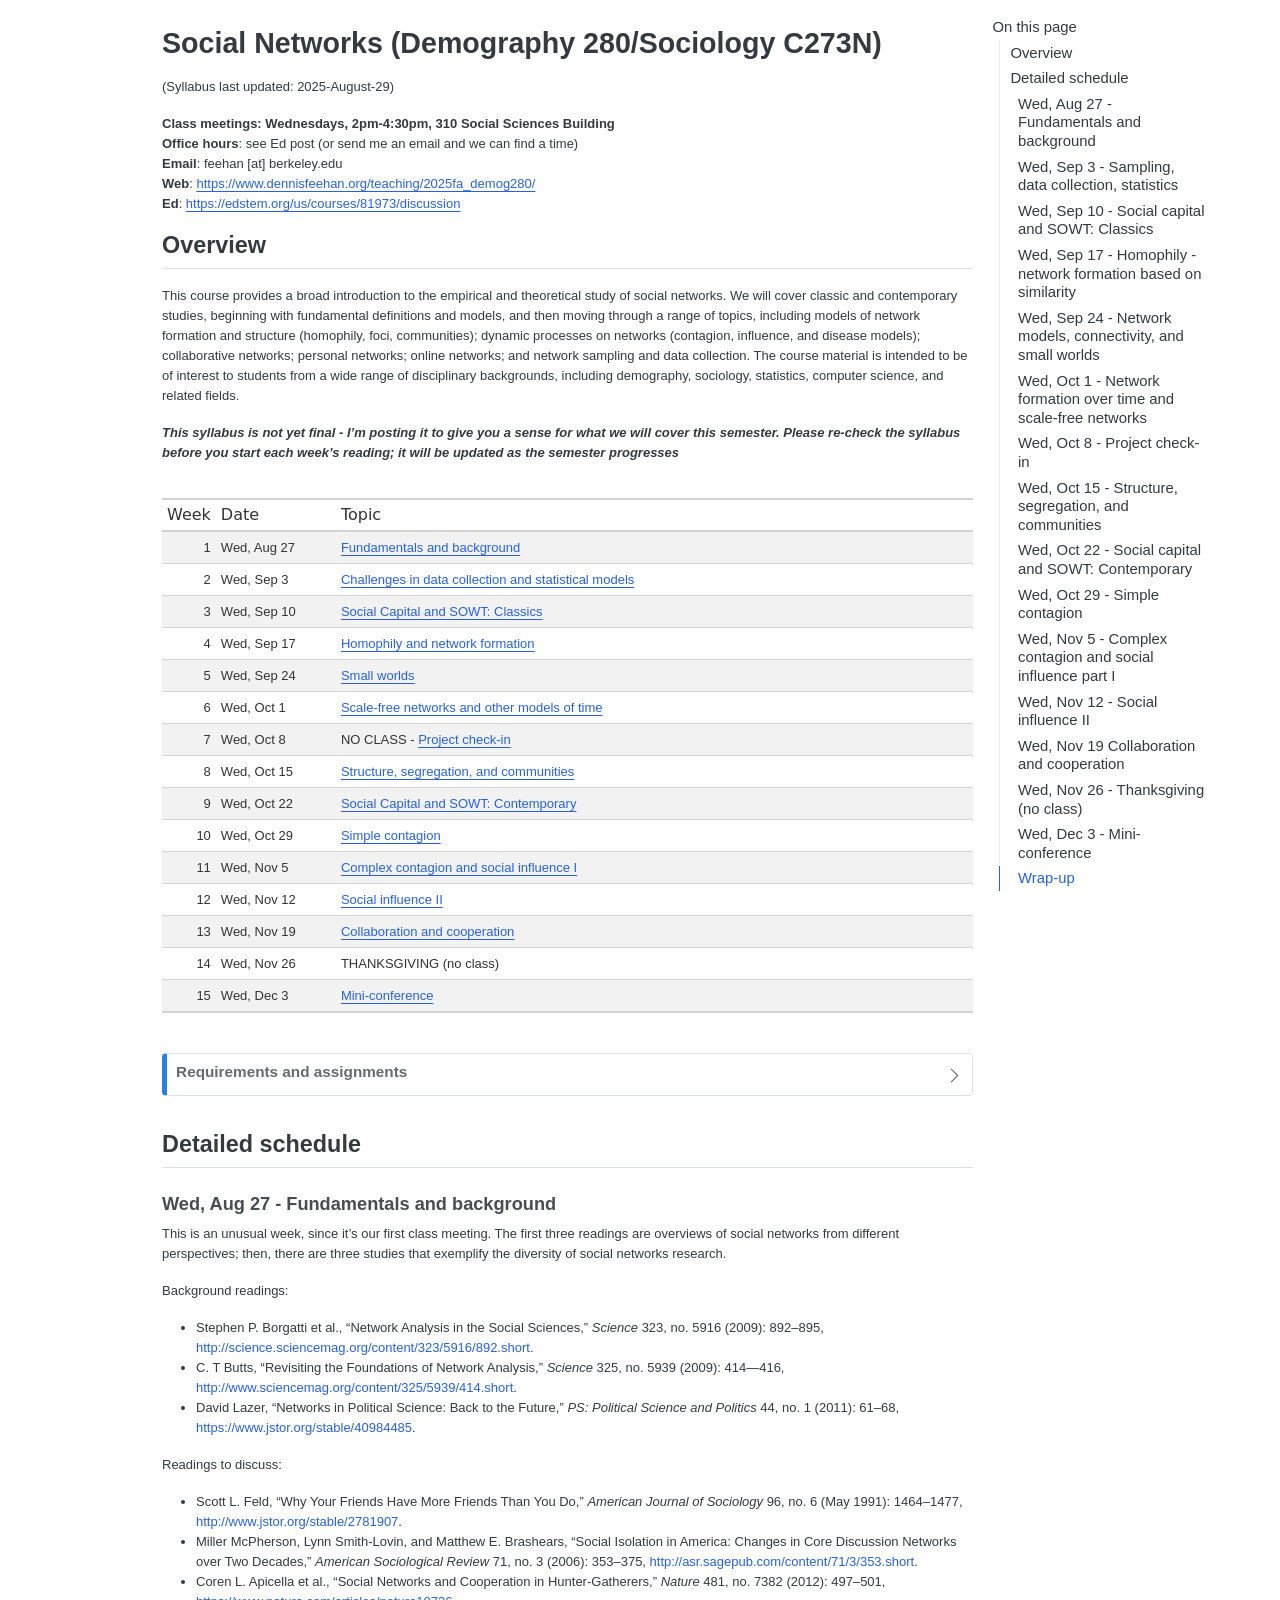
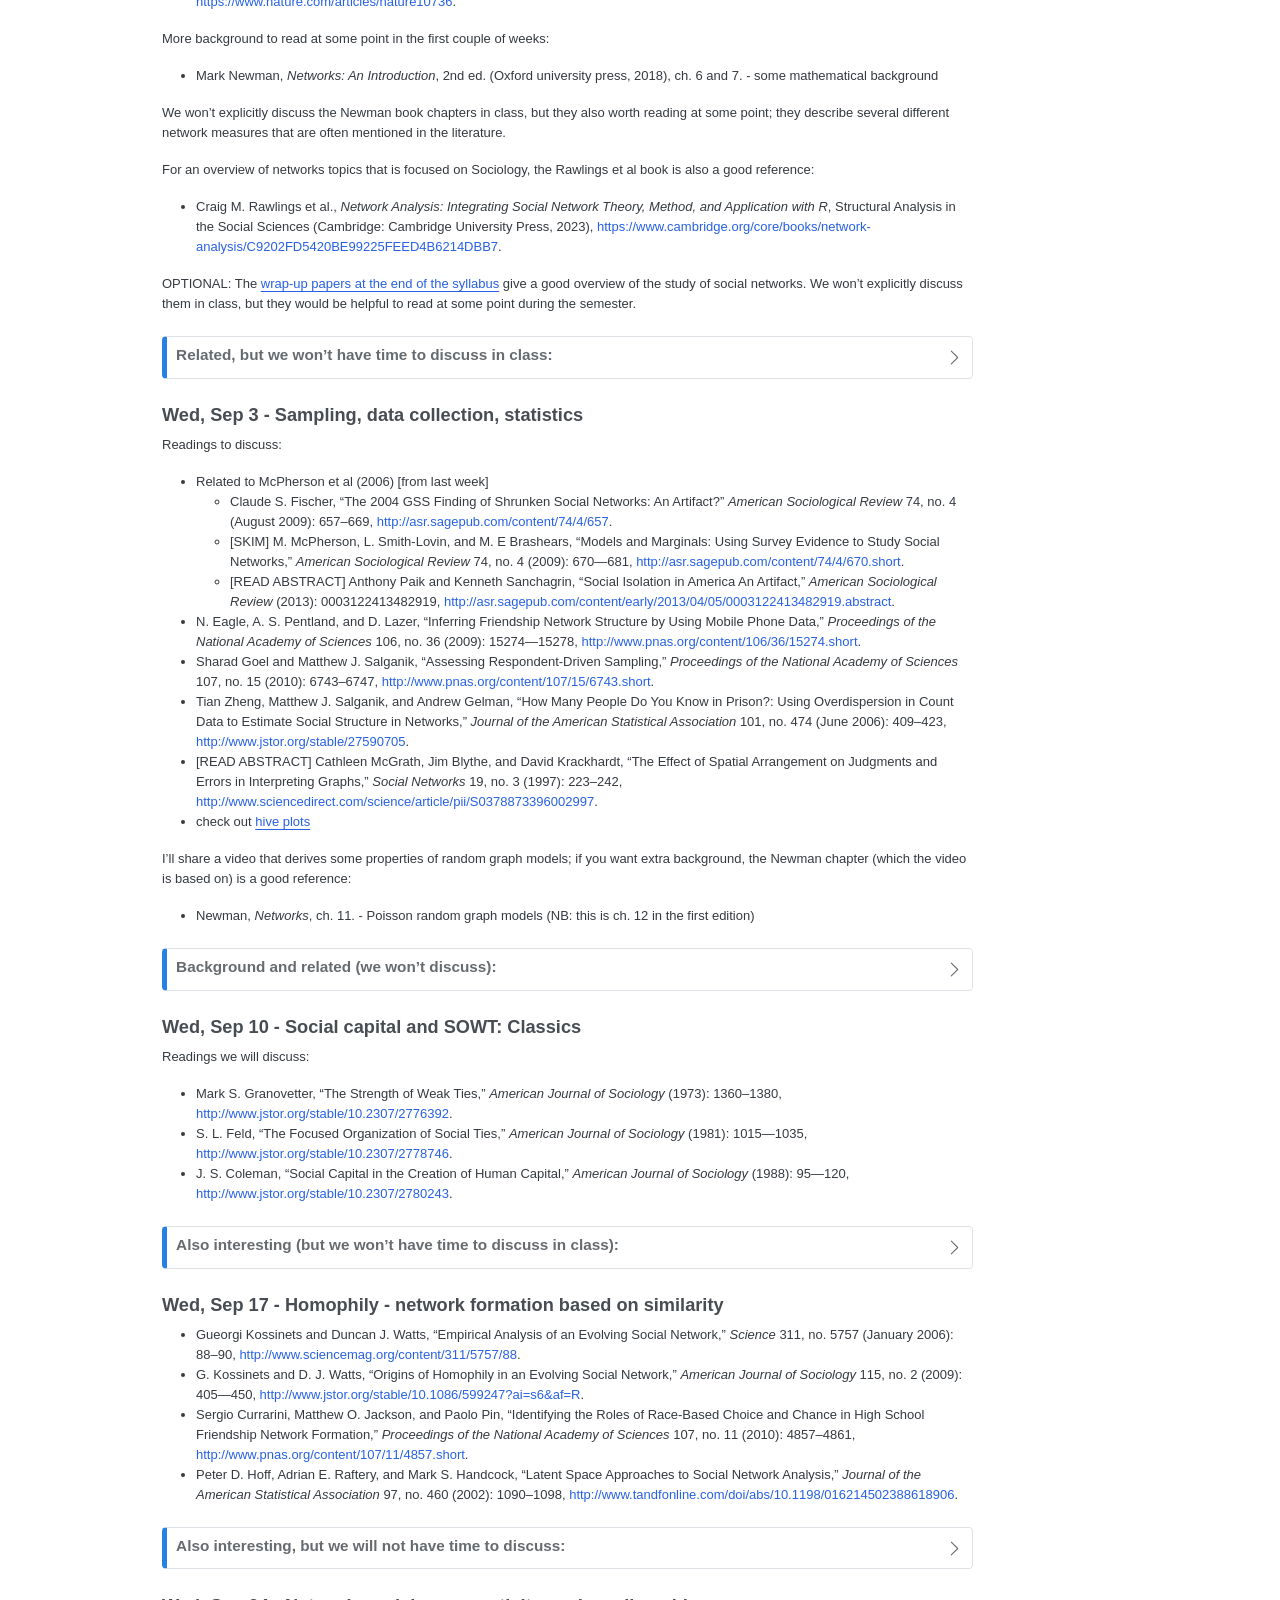
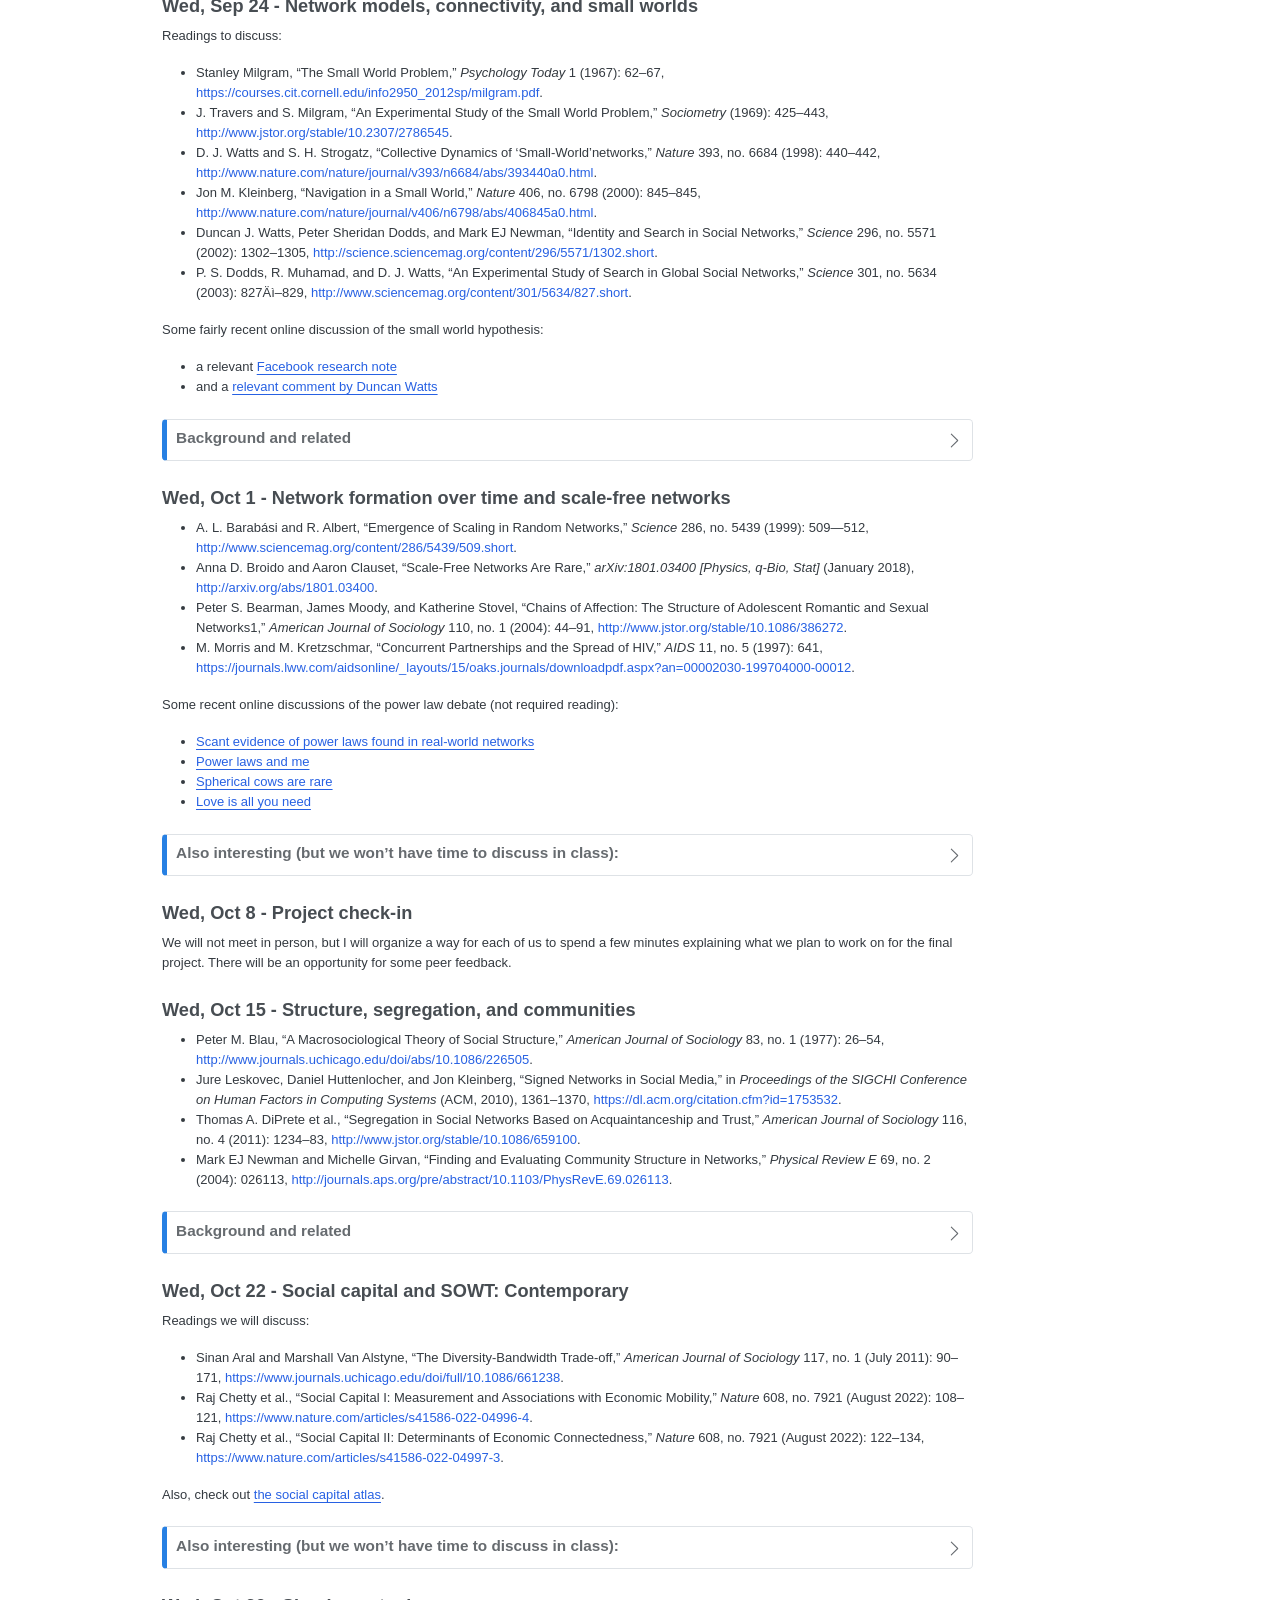
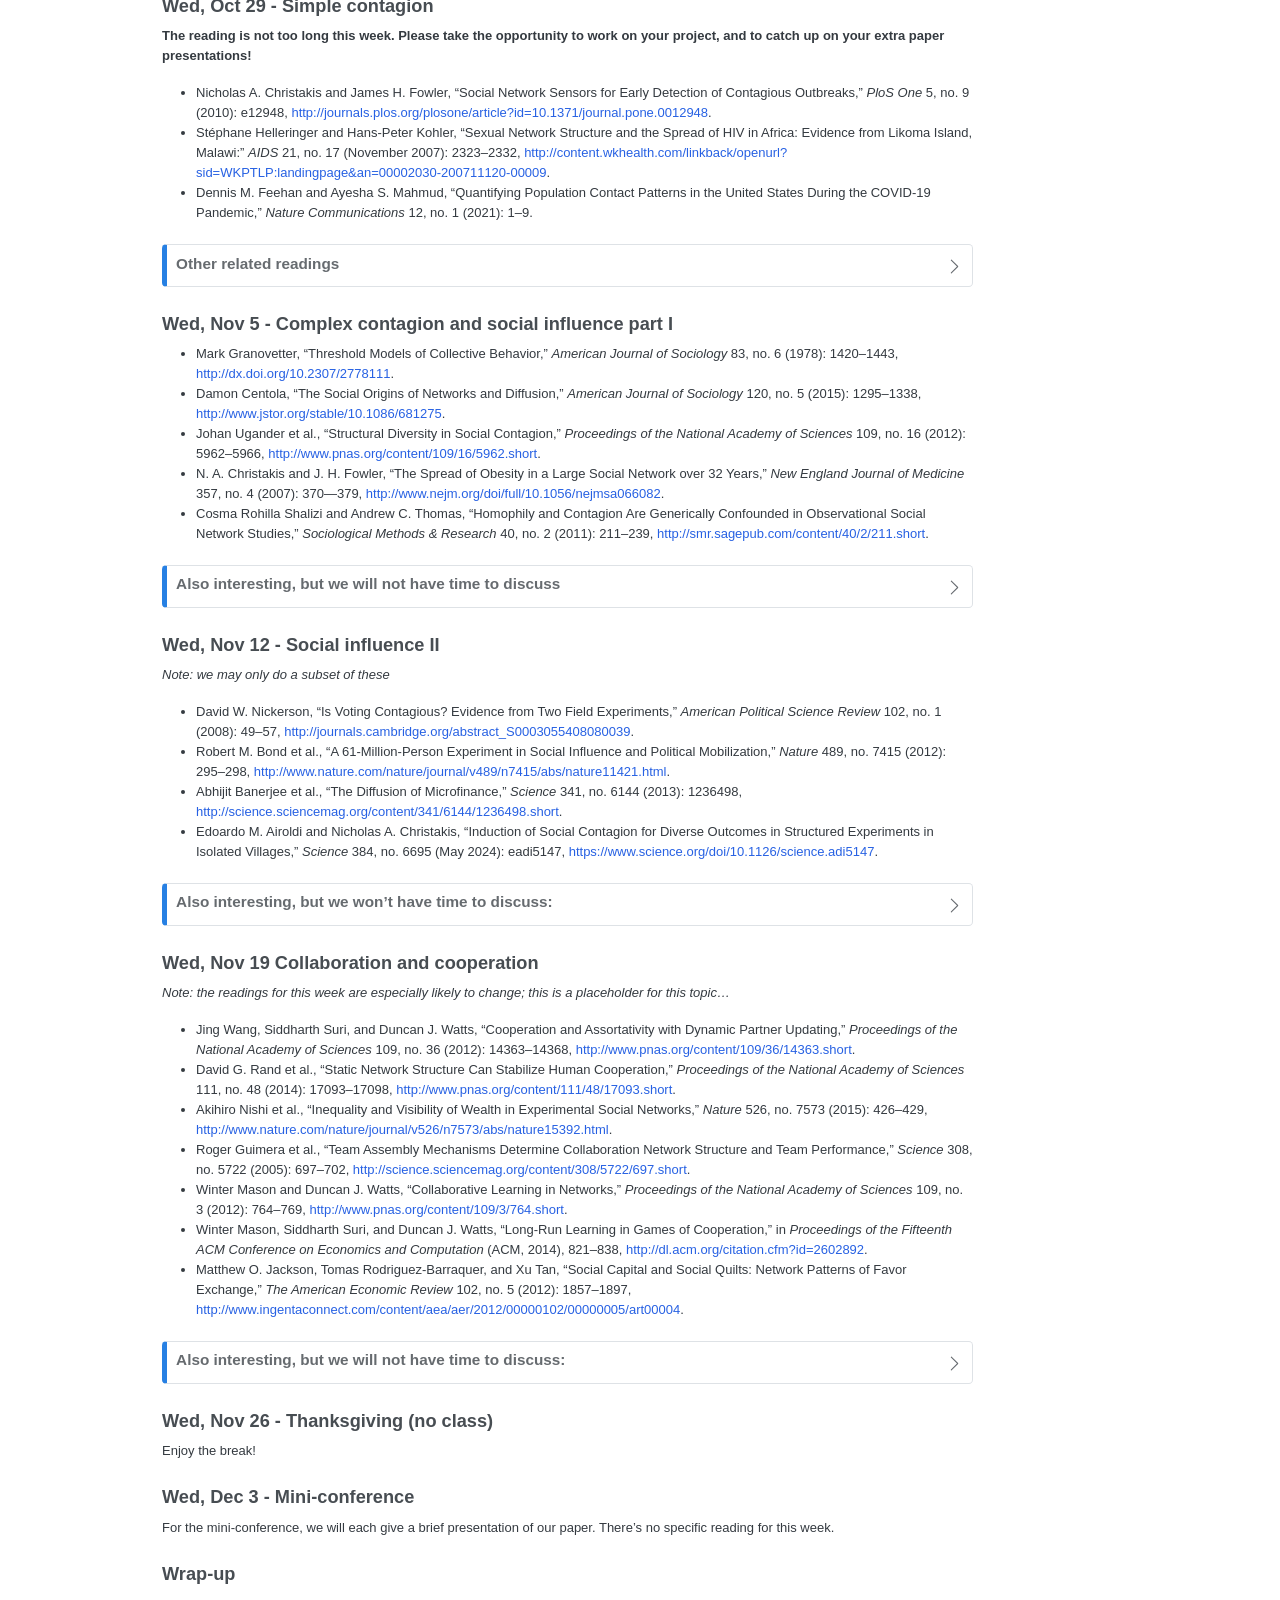
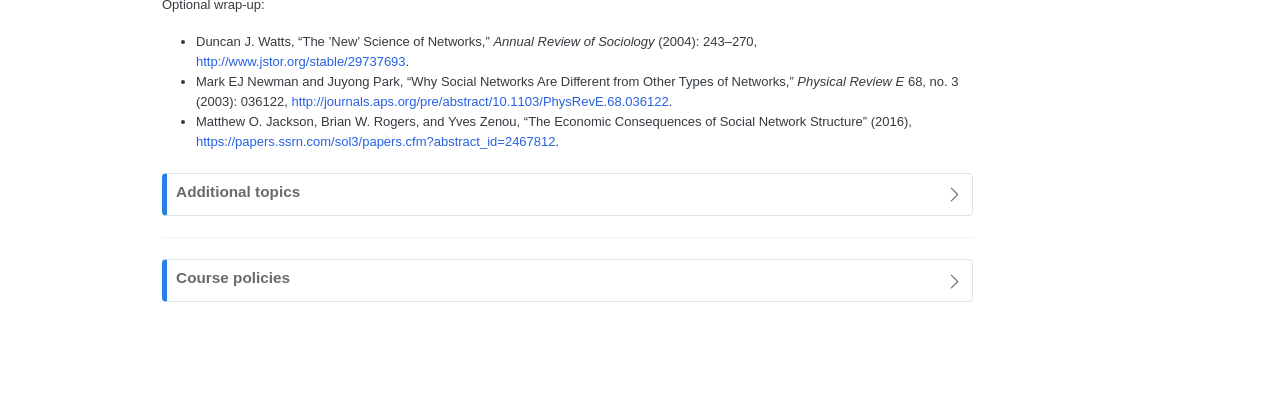
==== commit 06a4fc23: "update" ====
--- a/docs/index.html
+++ b/docs/index.html
@@ -83,7 +83,6 @@
    
   <ul>
   <li><a href="#overview" id="toc-overview" class="nav-link active" data-scroll-target="#overview">Overview</a></li>
-  <li><a href="#requirements-and-assignments" id="toc-requirements-and-assignments" class="nav-link" data-scroll-target="#requirements-and-assignments">Requirements and assignments</a></li>
   <li><a href="#detailed-schedule" id="toc-detailed-schedule" class="nav-link" data-scroll-target="#detailed-schedule">Detailed schedule</a>
   <ul class="collapse">
   <li><a href="#sec:intro" id="toc-sec:intro" class="nav-link" data-scroll-target="#sec\:intro">Wed, Aug 27 - Fundamentals and background</a></li>
@@ -91,24 +90,20 @@
   <li><a href="#sec:sowt-classics" id="toc-sec:sowt-classics" class="nav-link" data-scroll-target="#sec\:sowt-classics">Wed, Sep 10 - Social capital and SOWT: Classics</a></li>
   <li><a href="#sec:netform-homophily" id="toc-sec:netform-homophily" class="nav-link" data-scroll-target="#sec\:netform-homophily">Wed, Sep 17 - Homophily - network formation based on similarity</a></li>
   <li><a href="#sec:small-worlds" id="toc-sec:small-worlds" class="nav-link" data-scroll-target="#sec\:small-worlds">Wed, Sep 24 - Network models, connectivity, and small worlds</a></li>
-  <li><a href="#sec:communities" id="toc-sec:communities" class="nav-link" data-scroll-target="#sec\:communities">Wed, Oct 1 - Structure and segregation</a></li>
-  <li><a href="#sec:sowt-contemporary" id="toc-sec:sowt-contemporary" class="nav-link" data-scroll-target="#sec\:sowt-contemporary">Wed, Oct 8 - Social capital and SOWT: Contemporary</a></li>
-  <li><a href="#sec:netform-time" id="toc-sec:netform-time" class="nav-link" data-scroll-target="#sec\:netform-time">Wed, Oct 15 - Network formation over time and scale-free networks</a></li>
-  <li><a href="#sec:simple-contagion" id="toc-sec:simple-contagion" class="nav-link" data-scroll-target="#sec\:simple-contagion">Wed, Oct 22 - Simple contagion</a></li>
-  <li><a href="#sec:complex-contagion" id="toc-sec:complex-contagion" class="nav-link" data-scroll-target="#sec\:complex-contagion">Wed, Oct 29 - Complex contagion and social influence</a></li>
-  <li><a href="#sec:projectpitch" id="toc-sec:projectpitch" class="nav-link" data-scroll-target="#sec\:projectpitch">Wed, Nov 5 - Project pitches</a></li>
-  <li><a href="#sec:peer-effects" id="toc-sec:peer-effects" class="nav-link" data-scroll-target="#sec\:peer-effects">Wed, Nov 12 - Peer effects</a></li>
-  <li><a href="#sec:spread" id="toc-sec:spread" class="nav-link" data-scroll-target="#sec\:spread">Wed, Nov 19 - Challenges in understanding spread on a network</a></li>
-  <li><a href="#sec:mini-conf" id="toc-sec:mini-conf" class="nav-link" data-scroll-target="#sec\:mini-conf">Wed, Nov 26 - Mini-conference</a></li>
+  <li><a href="#sec:netform-time" id="toc-sec:netform-time" class="nav-link" data-scroll-target="#sec\:netform-time">Wed, Oct 1 - Network formation over time and scale-free networks</a></li>
+  <li><a href="#sec:projectpitch" id="toc-sec:projectpitch" class="nav-link" data-scroll-target="#sec\:projectpitch">Wed, Oct 8 - Project check-in</a></li>
+  <li><a href="#sec:communities" id="toc-sec:communities" class="nav-link" data-scroll-target="#sec\:communities">Wed, Oct 15 - Structure, segregation, and communities</a></li>
+  <li><a href="#sec:sowt-contemporary" id="toc-sec:sowt-contemporary" class="nav-link" data-scroll-target="#sec\:sowt-contemporary">Wed, Oct 22 - Social capital and SOWT: Contemporary</a></li>
+  <li><a href="#sec:simple-contagion" id="toc-sec:simple-contagion" class="nav-link" data-scroll-target="#sec\:simple-contagion">Wed, Oct 29 - Simple contagion</a></li>
+  <li><a href="#sec:complex-contagion" id="toc-sec:complex-contagion" class="nav-link" data-scroll-target="#sec\:complex-contagion">Wed, Nov 5 - Complex contagion and social influence part I</a></li>
+  <li><a href="#sec:influence" id="toc-sec:influence" class="nav-link" data-scroll-target="#sec\:influence">Wed, Nov 12 - Social influence II</a></li>
+  <li><a href="#sec:cooperation" id="toc-sec:cooperation" class="nav-link" data-scroll-target="#sec\:cooperation">Wed, Nov 19 Collaboration and cooperation</a></li>
+  <li><a href="#wed-nov-26---thanksgiving-no-class" id="toc-wed-nov-26---thanksgiving-no-class" class="nav-link" data-scroll-target="#wed-nov-26---thanksgiving-no-class">Wed, Nov 26 - Thanksgiving (no class)</a></li>
+  <li><a href="#sec:mini-conf" id="toc-sec:mini-conf" class="nav-link" data-scroll-target="#sec\:mini-conf">Wed, Dec 3 - Mini-conference</a></li>
   <li><a href="#sec:wrap-up" id="toc-sec:wrap-up" class="nav-link" data-scroll-target="#sec\:wrap-up">Wrap-up</a></li>
   </ul></li>
-  <li><a href="#additional-topics" id="toc-additional-topics" class="nav-link" data-scroll-target="#additional-topics">Additional topics</a>
-  <ul class="collapse">
-  <li><a href="#sec:politics" id="toc-sec:politics" class="nav-link" data-scroll-target="#sec\:politics">Political networks</a></li>
-  <li><a href="#sec:cooperation" id="toc-sec:cooperation" class="nav-link" data-scroll-target="#sec\:cooperation">Collaboration and cooperation</a></li>
-  </ul></li>
   </ul>
-<div class="quarto-alternate-formats"><h2>Other Formats</h2><ul><li><a href="index.pdf"><i class="bi bi-file-pdf"></i>PDF</a></li></ul></div></nav>
+<div class="quarto-alternate-formats"><h2>Other Formats</h2><ul><li><a href="demog280-social-networks-fall2025.pdf"><i class="bi bi-file-pdf"></i>PDF</a></li></ul></div></nav>
     </div>
 <!-- main -->
 <main class="content" id="quarto-document-content">
@@ -145,7 +140,7 @@
 WISHLIST:
 - be able to generate pdf version (right now, the table looks wonky - links don't render, NAs, etc)
 -->
-<p>(Syllabus last updated: 2025-August-22)</p>
+<p>(Syllabus last updated: 2025-August-29)</p>
 <p><strong>Class meetings: Wednesdays, 2pm-4:30pm, 310 Social Sciences Building</strong><br>
 <strong>Office hours</strong>: see Ed post (or send me an email and we can find a time)<br>
 <strong>Email</strong>: feehan [at] berkeley.edu<br>
@@ -157,23 +152,23 @@
 <p><strong><em>This syllabus is not yet final - I’m posting it to give you a sense for what we will cover this semester. Please re-check the syllabus before you start each week’s reading; it will be updated as the semester progresses</em></strong></p>
 <div class="cell">
 <div class="cell-output-display">
-<div id="hqcuhokgut" style="padding-left:0px;padding-right:0px;padding-top:10px;padding-bottom:10px;overflow-x:auto;overflow-y:auto;width:auto;height:auto;">
-<style>#hqcuhokgut table {
+<div id="krbzqoufkb" style="padding-left:0px;padding-right:0px;padding-top:10px;padding-bottom:10px;overflow-x:auto;overflow-y:auto;width:auto;height:auto;">
+<style>#krbzqoufkb table {
   font-family: system-ui, 'Segoe UI', Roboto, Helvetica, Arial, sans-serif, 'Apple Color Emoji', 'Segoe UI Emoji', 'Segoe UI Symbol', 'Noto Color Emoji';
   -webkit-font-smoothing: antialiased;
   -moz-osx-font-smoothing: grayscale;
 }
 
-#hqcuhokgut thead, #hqcuhokgut tbody, #hqcuhokgut tfoot, #hqcuhokgut tr, #hqcuhokgut td, #hqcuhokgut th {
+#krbzqoufkb thead, #krbzqoufkb tbody, #krbzqoufkb tfoot, #krbzqoufkb tr, #krbzqoufkb td, #krbzqoufkb th {
   border-style: none;
 }
 
-#hqcuhokgut p {
+#krbzqoufkb p {
   margin: 0;
   padding: 0;
 }
 
-#hqcuhokgut .gt_table {
+#krbzqoufkb .gt_table {
   display: table;
   border-collapse: collapse;
   line-height: normal;
@@ -199,12 +194,12 @@
   border-left-color: #D3D3D3;
 }
 
-#hqcuhokgut .gt_caption {
+#krbzqoufkb .gt_caption {
   padding-top: 4px;
   padding-bottom: 4px;
 }
 
-#hqcuhokgut .gt_title {
+#krbzqoufkb .gt_title {
   color: #333333;
   font-size: 125%;
   font-weight: initial;
@@ -216,7 +211,7 @@
   border-bottom-width: 0;
 }
 
-#hqcuhokgut .gt_subtitle {
+#krbzqoufkb .gt_subtitle {
   color: #333333;
   font-size: 85%;
   font-weight: initial;
@@ -228,7 +223,7 @@
   border-top-width: 0;
 }
 
-#hqcuhokgut .gt_heading {
+#krbzqoufkb .gt_heading {
   background-color: #FFFFFF;
   text-align: center;
   border-bottom-color: #FFFFFF;
@@ -240,13 +235,13 @@
   border-right-color: #D3D3D3;
 }
 
-#hqcuhokgut .gt_bottom_border {
+#krbzqoufkb .gt_bottom_border {
   border-bottom-style: solid;
   border-bottom-width: 2px;
   border-bottom-color: #D3D3D3;
 }
 
-#hqcuhokgut .gt_col_headings {
+#krbzqoufkb .gt_col_headings {
   border-top-style: solid;
   border-top-width: 2px;
   border-top-color: #D3D3D3;
@@ -261,7 +256,7 @@
   border-right-color: #D3D3D3;
 }
 
-#hqcuhokgut .gt_col_heading {
+#krbzqoufkb .gt_col_heading {
   color: #333333;
   background-color: #FFFFFF;
   font-size: 100%;
@@ -281,7 +276,7 @@
   overflow-x: hidden;
 }
 
-#hqcuhokgut .gt_column_spanner_outer {
+#krbzqoufkb .gt_column_spanner_outer {
   color: #333333;
   background-color: #FFFFFF;
   font-size: 100%;
@@ -293,15 +288,15 @@
   padding-right: 4px;
 }
 
-#hqcuhokgut .gt_column_spanner_outer:first-child {
+#krbzqoufkb .gt_column_spanner_outer:first-child {
   padding-left: 0;
 }
 
-#hqcuhokgut .gt_column_spanner_outer:last-child {
+#krbzqoufkb .gt_column_spanner_outer:last-child {
   padding-right: 0;
 }
 
-#hqcuhokgut .gt_column_spanner {
+#krbzqoufkb .gt_column_spanner {
   border-bottom-style: solid;
   border-bottom-width: 2px;
   border-bottom-color: #D3D3D3;
@@ -313,11 +308,11 @@
   width: 100%;
 }
 
-#hqcuhokgut .gt_spanner_row {
+#krbzqoufkb .gt_spanner_row {
   border-bottom-style: hidden;
 }
 
-#hqcuhokgut .gt_group_heading {
+#krbzqoufkb .gt_group_heading {
   padding-top: 8px;
   padding-bottom: 8px;
   padding-left: 5px;
@@ -343,7 +338,7 @@
   text-align: left;
 }
 
-#hqcuhokgut .gt_empty_group_heading {
+#krbzqoufkb .gt_empty_group_heading {
   padding: 0.5px;
   color: #333333;
   background-color: #FFFFFF;
@@ -358,15 +353,15 @@
   vertical-align: middle;
 }
 
-#hqcuhokgut .gt_from_md > :first-child {
+#krbzqoufkb .gt_from_md > :first-child {
   margin-top: 0;
 }
 
-#hqcuhokgut .gt_from_md > :last-child {
+#krbzqoufkb .gt_from_md > :last-child {
   margin-bottom: 0;
 }
 
-#hqcuhokgut .gt_row {
+#krbzqoufkb .gt_row {
   padding-top: 8px;
   padding-bottom: 8px;
   padding-left: 5px;
@@ -385,7 +380,7 @@
   overflow-x: hidden;
 }
 
-#hqcuhokgut .gt_stub {
+#krbzqoufkb .gt_stub {
   color: #333333;
   background-color: #FFFFFF;
   font-size: 100%;
@@ -398,7 +393,7 @@
   padding-right: 5px;
 }
 
-#hqcuhokgut .gt_stub_row_group {
+#krbzqoufkb .gt_stub_row_group {
   color: #333333;
   background-color: #FFFFFF;
   font-size: 100%;
@@ -412,15 +407,15 @@
   vertical-align: top;
 }
 
-#hqcuhokgut .gt_row_group_first td {
+#krbzqoufkb .gt_row_group_first td {
   border-top-width: 2px;
 }
 
-#hqcuhokgut .gt_row_group_first th {
+#krbzqoufkb .gt_row_group_first th {
   border-top-width: 2px;
 }
 
-#hqcuhokgut .gt_summary_row {
+#krbzqoufkb .gt_summary_row {
   color: #333333;
   background-color: #FFFFFF;
   text-transform: inherit;
@@ -430,16 +425,16 @@
   padding-right: 5px;
 }
 
-#hqcuhokgut .gt_first_summary_row {
+#krbzqoufkb .gt_first_summary_row {
   border-top-style: solid;
   border-top-color: #D3D3D3;
 }
 
-#hqcuhokgut .gt_first_summary_row.thick {
+#krbzqoufkb .gt_first_summary_row.thick {
   border-top-width: 2px;
 }
 
-#hqcuhokgut .gt_last_summary_row {
+#krbzqoufkb .gt_last_summary_row {
   padding-top: 8px;
   padding-bottom: 8px;
   padding-left: 5px;
@@ -449,7 +444,7 @@
   border-bottom-color: #D3D3D3;
 }
 
-#hqcuhokgut .gt_grand_summary_row {
+#krbzqoufkb .gt_grand_summary_row {
   color: #333333;
   background-color: #FFFFFF;
   text-transform: inherit;
@@ -459,7 +454,7 @@
   padding-right: 5px;
 }
 
-#hqcuhokgut .gt_first_grand_summary_row {
+#krbzqoufkb .gt_first_grand_summary_row {
   padding-top: 8px;
   padding-bottom: 8px;
   padding-left: 5px;
@@ -469,7 +464,7 @@
   border-top-color: #D3D3D3;
 }
 
-#hqcuhokgut .gt_last_grand_summary_row_top {
+#krbzqoufkb .gt_last_grand_summary_row_top {
   padding-top: 8px;
   padding-bottom: 8px;
   padding-left: 5px;
@@ -479,11 +474,11 @@
   border-bottom-color: #D3D3D3;
 }
 
-#hqcuhokgut .gt_striped {
+#krbzqoufkb .gt_striped {
   background-color: rgba(128, 128, 128, 0.05);
 }
 
-#hqcuhokgut .gt_table_body {
+#krbzqoufkb .gt_table_body {
   border-top-style: solid;
   border-top-width: 2px;
   border-top-color: #D3D3D3;
@@ -492,7 +487,7 @@
   border-bottom-color: #D3D3D3;
 }
 
-#hqcuhokgut .gt_footnotes {
+#krbzqoufkb .gt_footnotes {
   color: #333333;
   background-color: #FFFFFF;
   border-bottom-style: none;
@@ -506,7 +501,7 @@
   border-right-color: #D3D3D3;
 }
 
-#hqcuhokgut .gt_footnote {
+#krbzqoufkb .gt_footnote {
   margin: 0px;
   font-size: 90%;
   padding-top: 4px;
@@ -515,7 +510,7 @@
   padding-right: 5px;
 }
 
-#hqcuhokgut .gt_sourcenotes {
+#krbzqoufkb .gt_sourcenotes {
   color: #333333;
   background-color: #FFFFFF;
   border-bottom-style: none;
@@ -529,7 +524,7 @@
   border-right-color: #D3D3D3;
 }
 
-#hqcuhokgut .gt_sourcenote {
+#krbzqoufkb .gt_sourcenote {
   font-size: 90%;
   padding-top: 4px;
   padding-bottom: 4px;
@@ -537,72 +532,72 @@
   padding-right: 5px;
 }
 
-#hqcuhokgut .gt_left {
+#krbzqoufkb .gt_left {
   text-align: left;
 }
 
-#hqcuhokgut .gt_center {
+#krbzqoufkb .gt_center {
   text-align: center;
 }
 
-#hqcuhokgut .gt_right {
+#krbzqoufkb .gt_right {
   text-align: right;
   font-variant-numeric: tabular-nums;
 }
 
-#hqcuhokgut .gt_font_normal {
+#krbzqoufkb .gt_font_normal {
   font-weight: normal;
 }
 
-#hqcuhokgut .gt_font_bold {
+#krbzqoufkb .gt_font_bold {
   font-weight: bold;
 }
 
-#hqcuhokgut .gt_font_italic {
+#krbzqoufkb .gt_font_italic {
   font-style: italic;
 }
 
-#hqcuhokgut .gt_super {
+#krbzqoufkb .gt_super {
   font-size: 65%;
 }
 
-#hqcuhokgut .gt_footnote_marks {
+#krbzqoufkb .gt_footnote_marks {
   font-size: 75%;
   vertical-align: 0.4em;
   position: initial;
 }
 
-#hqcuhokgut .gt_asterisk {
+#krbzqoufkb .gt_asterisk {
   font-size: 100%;
   vertical-align: 0;
 }
 
-#hqcuhokgut .gt_indent_1 {
+#krbzqoufkb .gt_indent_1 {
   text-indent: 5px;
 }
 
-#hqcuhokgut .gt_indent_2 {
+#krbzqoufkb .gt_indent_2 {
   text-indent: 10px;
 }
 
-#hqcuhokgut .gt_indent_3 {
+#krbzqoufkb .gt_indent_3 {
   text-indent: 15px;
 }
 
-#hqcuhokgut .gt_indent_4 {
+#krbzqoufkb .gt_indent_4 {
   text-indent: 20px;
 }
 
-#hqcuhokgut .gt_indent_5 {
+#krbzqoufkb .gt_indent_5 {
   text-indent: 25px;
 }
 
-#hqcuhokgut .katex-display {
+#krbzqoufkb .katex-display {
   display: inline-flex !important;
   margin-bottom: 0.75em !important;
 }
 
-#hqcuhokgut div.Reactable > div.rt-table > div.rt-thead > div.rt-tr.rt-tr-group-header > div.rt-th-group:after {
+#krbzqoufkb div.Reactable > div.rt-table > div.rt-thead > div.rt-tr.rt-tr-group-header > div.rt-th-group:after {
   height: 0px !important;
 }
 </style>
@@ -649,7 +644,7 @@
 <tr class="even">
 <td class="gt_row gt_right" headers="Week">6</td>
 <td class="gt_row gt_left" headers="Date">Wed, Oct 1</td>
-<td class="gt_row gt_left" headers="Topic"><a href="#sec:communities">Structure and segregation</a></td>
+<td class="gt_row gt_left" headers="Topic"><a href="#sec:netform-time">Scale-free networks and other models of time</a></td>
 </tr>
 <tr class="odd">
 <td class="gt_row gt_right" headers="Week">7</td>
@@ -659,12 +654,12 @@
 <tr class="even">
 <td class="gt_row gt_right" headers="Week">8</td>
 <td class="gt_row gt_left" headers="Date">Wed, Oct 15</td>
-<td class="gt_row gt_left" headers="Topic"><a href="#sec:sowt-contemporary">Social Capital and SOWT: Contemporary</a></td>
+<td class="gt_row gt_left" headers="Topic"><a href="#sec:communities">Structure, segregation, and communities</a></td>
 </tr>
 <tr class="odd">
 <td class="gt_row gt_right" headers="Week">9</td>
 <td class="gt_row gt_left" headers="Date">Wed, Oct 22</td>
-<td class="gt_row gt_left" headers="Topic"><a href="#sec:netform-time">Scale-free networks and other models of time</a></td>
+<td class="gt_row gt_left" headers="Topic"><a href="#sec:sowt-contemporary">Social Capital and SOWT: Contemporary</a></td>
 </tr>
 <tr class="even">
 <td class="gt_row gt_right" headers="Week">10</td>
@@ -674,17 +669,17 @@
 <tr class="odd">
 <td class="gt_row gt_right" headers="Week">11</td>
 <td class="gt_row gt_left" headers="Date">Wed, Nov 5</td>
-<td class="gt_row gt_left" headers="Topic"><a href="#sec:complex-contagion">Complex contagion</a></td>
+<td class="gt_row gt_left" headers="Topic"><a href="#sec:complex-contagion">Complex contagion and social influence I</a></td>
 </tr>
 <tr class="even">
 <td class="gt_row gt_right" headers="Week">12</td>
 <td class="gt_row gt_left" headers="Date">Wed, Nov 12</td>
-<td class="gt_row gt_left" headers="Topic"><a href="#sec:peer-effects">Peer effects</a></td>
+<td class="gt_row gt_left" headers="Topic"><a href="#sec:influence">Social influence II</a></td>
 </tr>
 <tr class="odd">
 <td class="gt_row gt_right" headers="Week">13</td>
 <td class="gt_row gt_left" headers="Date">Wed, Nov 19</td>
-<td class="gt_row gt_left" headers="Topic"><a href="#sec:spread">Challenges in detecting spread on a network</a></td>
+<td class="gt_row gt_left" headers="Topic"><a href="#sec:cooperation">Collaboration and cooperation</a></td>
 </tr>
 <tr class="even">
 <td class="gt_row gt_right" headers="Week">14</td>
@@ -702,9 +697,18 @@
 </div>
 </div>
 </div>
-</section>
-<section id="requirements-and-assignments" class="level2">
-<h2 class="anchored" data-anchor-id="requirements-and-assignments">Requirements and assignments</h2>
+<div class="callout callout-style-simple callout-note no-icon callout-titled">
+<div class="callout-header d-flex align-content-center" data-bs-toggle="collapse" data-bs-target=".callout-1-contents" aria-controls="callout-1" aria-expanded="false" aria-label="Toggle callout">
+<div class="callout-icon-container">
+<i class="callout-icon no-icon"></i>
+</div>
+<div class="callout-title-container flex-fill">
+Requirements and assignments
+</div>
+<div class="callout-btn-toggle d-inline-block border-0 py-1 ps-1 pe-0 float-end"><i class="callout-toggle"></i></div>
+</div>
+<div id="callout-1" class="callout-1-contents callout-collapse collapse">
+<div class="callout-body-container callout-body">
 <p>The requirements of the class are designed to achieve two goals: the first goal is to become familiar with some classic and contemporary research about social networks through reading papers and discussing them; and the second goal is to write a research paper. You should think of the research paper as the first draft of a project that you might be able to continue working on beyond this class.</p>
 <ul>
 <li><p>Reading and class participation</p>
@@ -719,6 +723,9 @@
 <!--**The final paper is due at 5pm on Monday, December 11th.**--></p></li>
 </ul>
 <p><strong><em>NB: Please read each week’s articles in the order they are listed on the syllabus</em></strong></p>
+</div>
+</div>
+</div>
 </section>
 <section id="detailed-schedule" class="level2">
 <h2 class="anchored" data-anchor-id="detailed-schedule">Detailed schedule</h2>
@@ -746,8 +753,23 @@
 <li><span class="citation" data-cites="newman_networks:_2018">Mark Newman, <em>Networks: An Introduction</em>, 2nd ed. (Oxford university press, 2018), ch.&nbsp;6 and 7.</span> - some mathematical background</li>
 </ul>
 <p>We won’t explicitly discuss the Newman book chapters in class, but they also worth reading at some point; they describe several different network measures that are often mentioned in the literature.</p>
+<p>For an overview of networks topics that is focused on Sociology, the Rawlings et al book is also a good reference:</p>
+<ul>
+<li><span class="citation" data-cites="rawlings_network_2023">Craig M. Rawlings et al., <em>Network <span>Analysis</span>: <span>Integrating Social Network Theory</span>, <span>Method</span>, and <span>Application</span> with <span>R</span></em>, Structural <span>Analysis</span> in the <span>Social Sciences</span> (Cambridge: Cambridge University Press, 2023), <a href="https://www.cambridge.org/core/books/network-analysis/C9202FD5420BE99225FEED4B6214DBB7" role="doc-biblioref">https://www.cambridge.org/core/books/network-analysis/C9202FD5420BE99225FEED4B6214DBB7</a>.</span></li>
+</ul>
 <p>OPTIONAL: The <a href="#sec:wrap-up">wrap-up papers at the end of the syllabus</a> give a good overview of the study of social networks. We won’t explicitly discuss them in class, but they would be helpful to read at some point during the semester.</p>
-<p>Related, but we won’t have time to discuss in class:</p>
+<div class="callout callout-style-simple callout-note no-icon callout-titled">
+<div class="callout-header d-flex align-content-center" data-bs-toggle="collapse" data-bs-target=".callout-2-contents" aria-controls="callout-2" aria-expanded="false" aria-label="Toggle callout">
+<div class="callout-icon-container">
+<i class="callout-icon no-icon"></i>
+</div>
+<div class="callout-title-container flex-fill">
+Related, but we won’t have time to discuss in class:
+</div>
+<div class="callout-btn-toggle d-inline-block border-0 py-1 ps-1 pe-0 float-end"><i class="callout-toggle"></i></div>
+</div>
+<div id="callout-2" class="callout-2-contents callout-collapse collapse">
+<div class="callout-body-container callout-body">
 <ul>
 <li><span class="citation" data-cites="bachrach_culture_2014">Christine A. Bachrach, <span>“Culture and Demography: <span>From</span> Reluctant Bedfellows to Committed Partners,”</span> <em>Demography</em> 51, no. 1 (2014): 3–25, <a href="http://link.springer.com/article/10.1007/s13524-013-0257-6" role="doc-biblioref">http://link.springer.com/article/10.1007/s13524-013-0257-6</a>.</span></li>
 <li><span class="citation" data-cites="kohler_social_2013">Hans-Peter Kohler et al., <span>“The <span>Social</span> and the <span>Sexual</span>: <span>Networks</span> in <span>Contemporary Demographic Research</span>”</span> (2013), <a href="http://repository.upenn.edu/psc_working_papers/41/" role="doc-biblioref">http://repository.upenn.edu/psc_working_papers/41/</a>.</span></li>
@@ -758,6 +780,9 @@
 <li><span class="citation" data-cites="eagle_eigenbehaviors:_2009">Nathan Eagle and Alex Sandy Pentland, <span>“Eigenbehaviors: <span>Identifying</span> Structure in Routine,”</span> <em>Behavioral Ecology and Sociobiology</em> 63, no. 7 (2009): 1057–1066, <a href="http://link.springer.com/article/10.1007/s00265-009-0739-0" role="doc-biblioref">http://link.springer.com/article/10.1007/s00265-009-0739-0</a>.</span></li>
 <li><span class="citation" data-cites="jackson_friendship_2018">Matthew O. Jackson, <span>“The <span>Friendship Paradox</span> and <span>Systematic Biases</span> in <span>Perceptions</span> and <span>Social Norms</span>,”</span> <em>Journal of Political Economy</em> 127, no. 2 (October 2018): 777–818, <a href="https://www.journals.uchicago.edu/doi/full/10.1086/701031" role="doc-biblioref">https://www.journals.uchicago.edu/doi/full/10.1086/701031</a>.</span></li>
 </ul>
+</div>
+</div>
+</div>
 </section>
 <section id="sec:stats" class="level3">
 <h3 class="anchored" data-anchor-id="sec:stats">Wed, Sep 3 - Sampling, data collection, statistics</h3>
@@ -775,11 +800,22 @@
 <li>[READ ABSTRACT] <span class="citation" data-cites="mcgrath_effect_1997">Cathleen McGrath, Jim Blythe, and David Krackhardt, <span>“The Effect of Spatial Arrangement on Judgments and Errors in Interpreting Graphs,”</span> <em>Social Networks</em> 19, no. 3 (1997): 223–242, <a href="http://www.sciencedirect.com/science/article/pii/S0378873396002997" role="doc-biblioref">http://www.sciencedirect.com/science/article/pii/S0378873396002997</a>.</span></li>
 <li>check out <a href="http://www.hiveplot.com/">hive plots</a></li>
 </ul>
-<p>I’ll talk a little bit about random graph models; if you want extra background, the Newman chapter is a good reference:</p>
+<p>I’ll share a video that derives some properties of random graph models; if you want extra background, the Newman chapter (which the video is based on) is a good reference:</p>
 <ul>
 <li><span class="citation" data-cites="newman_networks:_2018">Newman, <em>Networks</em>, ch.&nbsp;11.</span> - Poisson random graph models (NB: this is ch.&nbsp;12 in the first edition)</li>
 </ul>
-<p>Background and related (we won’t discuss):</p>
+<div class="callout callout-style-simple callout-note no-icon callout-titled">
+<div class="callout-header d-flex align-content-center" data-bs-toggle="collapse" data-bs-target=".callout-3-contents" aria-controls="callout-3" aria-expanded="false" aria-label="Toggle callout">
+<div class="callout-icon-container">
+<i class="callout-icon no-icon"></i>
+</div>
+<div class="callout-title-container flex-fill">
+Background and related (we won’t discuss):
+</div>
+<div class="callout-btn-toggle d-inline-block border-0 py-1 ps-1 pe-0 float-end"><i class="callout-toggle"></i></div>
+</div>
+<div id="callout-3" class="callout-3-contents callout-collapse collapse">
+<div class="callout-body-container callout-body">
 <ul>
 <li><span class="citation" data-cites="goel_real_2010">S. Goel, W. Mason, and D. J Watts, <span>“Real and Perceived Attitude Agreement in Social Networks.”</span> <em>Journal of Personality and Social Psychology</em> 99, no. 4 (2010): 611, <a href="http://psycnet.apa.org/journals/psp/99/4/611/" role="doc-biblioref">http://psycnet.apa.org/journals/psp/99/4/611/</a>.</span></li>
 <li><span class="citation" data-cites="marsden_network_1990">P. V. Marsden, <span>“Network Data and Measurement,”</span> <em>Annual Review of Sociology</em> (1990): 435—463, <a href="http://www.jstor.org/stable/10.2307/2083277" role="doc-biblioref">http://www.jstor.org/stable/10.2307/2083277</a>.</span></li>
@@ -799,6 +835,9 @@
 <li><span class="citation" data-cites="zhang_changes_2020">Juanjuan Zhang et al., <span>“Changes in Contact Patterns Shape the Dynamics of the <span>COVID-19</span> Outbreak in <span>China</span>,”</span> <em>Science</em> 368, no. 6498 (June 2020): 1481–1486, <a href="https://science.sciencemag.org/content/368/6498/1481" role="doc-biblioref">https://science.sciencemag.org/content/368/6498/1481</a>.</span></li>
 <li><span class="citation" data-cites="wallinga_using_2006">Jacco Wallinga, Peter Teunis, and Mirjam Kretzschmar, <span>“Using <span>Data</span> on <span>Social Contacts</span> to <span class="nocase">Estimate Age-specific Transmission Parameters</span> for <span class="nocase">Respiratory-spread Infectious Agents</span>,”</span> <em>American Journal of Epidemiology</em> 164, no. 10 (November 2006): 936–944, <a href="https://academic.oup.com/aje/article/164/10/936/162511" role="doc-biblioref">https://academic.oup.com/aje/article/164/10/936/162511</a>.</span></li>
 </ul>
+</div>
+</div>
+</div>
 </section>
 <section id="sec:sowt-classics" class="level3">
 <h3 class="anchored" data-anchor-id="sec:sowt-classics">Wed, Sep 10 - Social capital and SOWT: Classics</h3>
@@ -808,7 +847,18 @@
 <li><span class="citation" data-cites="feld_focused_1981">S. L. Feld, <span>“The Focused Organization of Social Ties,”</span> <em>American Journal of Sociology</em> (1981): 1015—1035, <a href="http://www.jstor.org/stable/10.2307/2778746" role="doc-biblioref">http://www.jstor.org/stable/10.2307/2778746</a>.</span></li>
 <li><span class="citation" data-cites="coleman_social_1988">J. S. Coleman, <span>“Social Capital in the Creation of Human Capital,”</span> <em>American Journal of Sociology</em> (1988): 95—120, <a href="http://www.jstor.org/stable/10.2307/2780243" role="doc-biblioref">http://www.jstor.org/stable/10.2307/2780243</a>.</span></li>
 </ul>
-<p>Also interesting (but we won’t have time to discuss in class):</p>
+<div class="callout callout-style-simple callout-note no-icon callout-titled">
+<div class="callout-header d-flex align-content-center" data-bs-toggle="collapse" data-bs-target=".callout-4-contents" aria-controls="callout-4" aria-expanded="false" aria-label="Toggle callout">
+<div class="callout-icon-container">
+<i class="callout-icon no-icon"></i>
+</div>
+<div class="callout-title-container flex-fill">
+Also interesting (but we won’t have time to discuss in class):
+</div>
+<div class="callout-btn-toggle d-inline-block border-0 py-1 ps-1 pe-0 float-end"><i class="callout-toggle"></i></div>
+</div>
+<div id="callout-4" class="callout-4-contents callout-collapse collapse">
+<div class="callout-body-container callout-body">
 <ul>
 <li><span class="citation" data-cites="white_social_1976">H. C. White, S. A. Boorman, and R. L. Breiger, <span>“Social Structure from Multiple Networks. <span>I</span>. <span>Blockmodels</span> of Roles and Positions,”</span> <em>American Journal of Sociology</em> (1976): 730—780, <a href="http://www.jstor.org/stable/10.2307/2777596" role="doc-biblioref">http://www.jstor.org/stable/10.2307/2777596</a>.</span></li>
 <li><span class="citation" data-cites="portes_social_2000">A. Portes, <span>“Social Capital: <span>Its</span> Origins and Applications in Modern Sociology,”</span> in <em>Knowledge and Social Capital: Foundations and Applications</em>, 2000, 43—67, <a href="http://books.google.com/books?hl=en&amp;lr=&amp;id=kQdKAf8-_yUC&amp;oi=fnd&amp;pg=PA43&amp;dq=portes+social+capital&amp;ots=3h5utaVXw-&amp;sig=naj2k4VjFgFOtJSw9PT2kI739as" role="doc-biblioref">http://books.google.com/books?hl=en&amp;lr=&amp;id=kQdKAf8-_yUC&amp;oi=fnd&amp;pg=PA43&amp;dq=portes+social+capital&amp;ots=3h5utaVXw-&amp;sig=naj2k4VjFgFOtJSw9PT2kI739as</a>.</span></li>
@@ -823,6 +873,9 @@
 <ul>
 <li><span class="citation" data-cites="massey_social_1990">Douglas S. Massey, <span>“Social Structure, Household Strategies, and the Cumulative Causation of Migration,”</span> <em>Population Index</em> (1990): 3–26, <a href="http://www.jstor.org/stable/3644186" role="doc-biblioref">http://www.jstor.org/stable/3644186</a>.</span></li>
 </ul>
+</div>
+</div>
+</div>
 </section>
 <section id="sec:netform-homophily" class="level3">
 <h3 class="anchored" data-anchor-id="sec:netform-homophily">Wed, Sep 17 - Homophily - network formation based on similarity</h3>
@@ -837,7 +890,18 @@
 <li><span class="citation" data-cites="currarini_identifying_2010">Sergio Currarini, Matthew O. Jackson, and Paolo Pin, <span>“Identifying the Roles of Race-Based Choice and Chance in High School Friendship Network Formation,”</span> <em>Proceedings of the National Academy of Sciences</em> 107, no. 11 (2010): 4857–4861, <a href="http://www.pnas.org/content/107/11/4857.short" role="doc-biblioref">http://www.pnas.org/content/107/11/4857.short</a>.</span></li>
 <li><span class="citation" data-cites="hoff_latent_2002">Peter D. Hoff, Adrian E. Raftery, and Mark S. Handcock, <span>“Latent Space Approaches to Social Network Analysis,”</span> <em>Journal of the American Statistical Association</em> 97, no. 460 (2002): 1090–1098, <a href="http://www.tandfonline.com/doi/abs/10.1198/016214502388618906" role="doc-biblioref">http://www.tandfonline.com/doi/abs/10.1198/016214502388618906</a>.</span></li>
 </ul>
-<p>Also interesting, but we will not have time to discuss:</p>
+<div class="callout callout-style-simple callout-note no-icon callout-titled">
+<div class="callout-header d-flex align-content-center" data-bs-toggle="collapse" data-bs-target=".callout-5-contents" aria-controls="callout-5" aria-expanded="false" aria-label="Toggle callout">
+<div class="callout-icon-container">
+<i class="callout-icon no-icon"></i>
+</div>
+<div class="callout-title-container flex-fill">
+Also interesting, but we will not have time to discuss:
+</div>
+<div class="callout-btn-toggle d-inline-block border-0 py-1 ps-1 pe-0 float-end"><i class="callout-toggle"></i></div>
+</div>
+<div id="callout-5" class="callout-5-contents callout-collapse collapse">
+<div class="callout-body-container callout-body">
 <ul>
 <li>the theory/background section of this paper is an excellent review of homophily: <span class="citation" data-cites="wimmer_beyond_2010">A. Wimmer and K. Lewis, <span>“Beyond and <span>Below Racial Homophily</span>: <span>ERG Models</span> of a <span>Friendship Network Documented</span> on <span>Facebook1</span>,”</span> <em>American Journal of Sociology</em> 116, no. 2 (2010): 583–642, <a href="http://www.jstor.org/stable/10.1086/653658" role="doc-biblioref">http://www.jstor.org/stable/10.1086/653658</a>.</span></li>
 <li><span class="citation" data-cites="bruch_aspirational_2018">Elizabeth E. Bruch and M. E. J. Newman, <span>“Aspirational Pursuit of Mates in Online Dating Markets,”</span> <em>Science Advances</em> 4, no. 8 (August 2018): eaap9815, <a href="https://advances.sciencemag.org/content/4/8/eaap9815" role="doc-biblioref">https://advances.sciencemag.org/content/4/8/eaap9815</a>.</span></li>
@@ -851,6 +915,9 @@
 <!-- 
 * [@domingue_social_2018] 
 -->
+</div>
+</div>
+</div>
 </section>
 <section id="sec:small-worlds" class="level3">
 <h3 class="anchored" data-anchor-id="sec:small-worlds">Wed, Sep 24 - Network models, connectivity, and small worlds</h3>
@@ -868,7 +935,18 @@
 <li>a relevant <a href="https://research.facebook.com/blog/three-and-a-half-degrees-of-separation/">Facebook research note</a></li>
 <li>and a <a href="https://medium.com/@duncanjwatts/how-small-is-the-world-really-736fa21808ba#.vlogrknh1">relevant comment by Duncan Watts</a></li>
 </ul>
-<p>Background and related:</p>
+<div class="callout callout-style-simple callout-note no-icon callout-titled">
+<div class="callout-header d-flex align-content-center" data-bs-toggle="collapse" data-bs-target=".callout-6-contents" aria-controls="callout-6" aria-expanded="false" aria-label="Toggle callout">
+<div class="callout-icon-container">
+<i class="callout-icon no-icon"></i>
+</div>
+<div class="callout-title-container flex-fill">
+Background and related
+</div>
+<div class="callout-btn-toggle d-inline-block border-0 py-1 ps-1 pe-0 float-end"><i class="callout-toggle"></i></div>
+</div>
+<div id="callout-6" class="callout-6-contents callout-collapse collapse">
+<div class="callout-body-container callout-body">
 <ul>
 <li><span class="citation" data-cites="watts_six_2003">D. J. Watts, <em>Six Degrees: <span>The</span> Science of a Connected Age</em> (WW Norton &amp; Company, 2003), ch.&nbsp;1-3.</span></li>
 <li><span class="citation" data-cites="marvel_small-world_2013">Seth A. Marvel et al., <span>“The Small-World Effect Is a Modern Phenomenon,”</span> <em>arXiv Preprint arXiv:1310.2636</em> (2013), <a href="http://arxiv.org/abs/1310.2636" role="doc-biblioref">http://arxiv.org/abs/1310.2636</a>.</span></li>
@@ -876,16 +954,78 @@
 <li><span class="citation" data-cites="liben-nowell_geographic_2005">David Liben-Nowell et al., <span>“Geographic Routing in Social Networks,”</span> <em>Proceedings of the National Academy of Sciences of the United States of America</em> 102, no. 33 (2005): 11623–11628, <a href="http://www.pnas.org/content/102/33/11623.short" role="doc-biblioref">http://www.pnas.org/content/102/33/11623.short</a>.</span></li>
 <li><span class="citation" data-cites="granovetter_ignorance_2003">Mark Granovetter, <span>“Ignorance, Knowledge, and Outcomes in a Small World,”</span> <em>Science</em> 301, no. 5634 (2003): 773–774, <a href="http://science.sciencemag.org/content/301/5634/773.short" role="doc-biblioref">http://science.sciencemag.org/content/301/5634/773.short</a>.</span></li>
 </ul>
+</div>
+</div>
+</div>
+</section>
+<section id="sec:netform-time" class="level3">
+<h3 class="anchored" data-anchor-id="sec:netform-time">Wed, Oct 1 - Network formation over time and scale-free networks</h3>
+<ul>
+<li><span class="citation" data-cites="barabasi_emergence_1999">A. L. Barabási and R. Albert, <span>“Emergence of Scaling in Random Networks,”</span> <em>Science</em> 286, no. 5439 (1999): 509—512, <a href="http://www.sciencemag.org/content/286/5439/509.short" role="doc-biblioref">http://www.sciencemag.org/content/286/5439/509.short</a>.</span></li>
+<li><span class="citation" data-cites="broido_scale-free_2018">Anna D. Broido and Aaron Clauset, <span>“Scale-Free Networks Are Rare,”</span> <em>arXiv:1801.03400 [Physics, q-Bio, Stat]</em> (January 2018), <a href="http://arxiv.org/abs/1801.03400" role="doc-biblioref">http://arxiv.org/abs/1801.03400</a>.</span></li>
+<li><span class="citation" data-cites="bearman_chains_2004">Peter S. Bearman, James Moody, and Katherine Stovel, <span>“Chains of Affection: <span>The</span> Structure of Adolescent Romantic and Sexual Networks1,”</span> <em>American Journal of Sociology</em> 110, no. 1 (2004): 44–91, <a href="http://www.jstor.org/stable/10.1086/386272" role="doc-biblioref">http://www.jstor.org/stable/10.1086/386272</a>.</span></li>
+<li><span class="citation" data-cites="morris_concurrent_1997">M. Morris and M. Kretzschmar, <span>“Concurrent Partnerships and the Spread of <span>HIV</span>,”</span> <em>AIDS</em> 11, no. 5 (1997): 641, <a href="https://journals.lww.com/aidsonline/_layouts/15/oaks.journals/downloadpdf.aspx?an=00002030-199704000-00012" role="doc-biblioref">https://journals.lww.com/aidsonline/_layouts/15/oaks.journals/downloadpdf.aspx?an=00002030-199704000-00012</a>.</span></li>
+</ul>
+<p>Some recent online discussions of the power law debate (not required reading):</p>
+<ul>
+<li><a href="https://www.quantamagazine.org/scant-evidence-of-power-laws-found-in-real-world-networks-20180215/">Scant evidence of power laws found in real-world networks</a></li>
+<li><a href="https://petterhol.me/2018/01/12/me-and-power-laws/">Power laws and me</a></li>
+<li><a href="https://www.barzellab.com/ideas">Spherical cows are rare</a></li>
+<li><a href="https://uploads-ssl.webflow.com/58bcae2c9d6c401e73a26fed/5aa01d3e24eebb000199a0a2_loveisallyouneed.pdf">Love is all you need</a></li>
+</ul>
+<div class="callout callout-style-simple callout-note no-icon callout-titled">
+<div class="callout-header d-flex align-content-center" data-bs-toggle="collapse" data-bs-target=".callout-7-contents" aria-controls="callout-7" aria-expanded="false" aria-label="Toggle callout">
+<div class="callout-icon-container">
+<i class="callout-icon no-icon"></i>
+</div>
+<div class="callout-title-container flex-fill">
+Also interesting (but we won’t have time to discuss in class):
+</div>
+<div class="callout-btn-toggle d-inline-block border-0 py-1 ps-1 pe-0 float-end"><i class="callout-toggle"></i></div>
+</div>
+<div id="callout-7" class="callout-7-contents callout-collapse collapse">
+<div class="callout-body-container callout-body">
+<ul>
+<li>The online textbook <a href="http://barabasi.com/networksciencebook/">Network Science</a> by Barabasi</li>
+<li><span class="citation" data-cites="clauset_power-law_2007">A. Clauset, C. R. Shalizi, and M. E. J. Newman, <span>“Power-Law Distributions in Empirical Data,”</span> <em>arXiv:0706.1062</em> (2007), <a href="http://epubs.siam.org/doi/abs/10.1137/070710111" role="doc-biblioref">http://epubs.siam.org/doi/abs/10.1137/070710111</a>.</span></li>
+<li><span class="citation" data-cites="phan_natural_2015">Tuan Q. Phan and Edoardo M. Airoldi, <span>“A Natural Experiment of Social Network Formation and Dynamics,”</span> <em>Proceedings of the National Academy of Sciences</em> 112, no. 21 (2015): 6595–6600, <a href="http://www.pnas.org/content/112/21/6595.short" role="doc-biblioref">http://www.pnas.org/content/112/21/6595.short</a>.</span></li>
+<li><span class="citation" data-cites="liljeros_web_2001">Fredrik Liljeros et al., <span>“The Web of Human Sexual Contacts,”</span> <em>Nature</em> 411, no. 6840 (2001): 907–908, <a href="http://www.nature.com/nature/journal/v411/n6840/full/411907a0.html" role="doc-biblioref">http://www.nature.com/nature/journal/v411/n6840/full/411907a0.html</a>.</span>
+<ul>
+<li><span class="citation" data-cites="jones_social_2003">James Holland Jones and Mark S. Handcock, <span>“Social Networks (Communication Arising): <span>Sexual</span> Contacts and Epidemic Thresholds,”</span> <em>Nature</em> 423, no. 6940 (2003): 605–606, <a href="http://www.nature.com/nature/journal/v423/n6940/full/423605a.html" role="doc-biblioref">http://www.nature.com/nature/journal/v423/n6940/full/423605a.html</a>.</span></li>
+<li><span class="citation" data-cites="liljeros_social_2003">Fredrik Liljeros et al., <span>“Social Networks (Communication Arising): <span>Sexual</span> Contacts and Epidemic Thresholds,”</span> <em>Nature</em> 423, no. 6940 (2003): 606–606, <a href="http://www.nature.com/nature/journal/v423/n6940/full/423606a.html" role="doc-biblioref">http://www.nature.com/nature/journal/v423/n6940/full/423606a.html</a>.</span></li>
+</ul></li>
+<li><span class="citation" data-cites="jacobs_assembling_2015">Abigail Z. Jacobs et al., <span>“Assembling Thefacebook: <span>Using</span> Heterogeneity to Understand Online Social Network Assembly,”</span> in <em>Proceedings of the <span>ACM Web Science Conference</span></em> (ACM, 2015), 18, <a href="http://dl.acm.org/citation.cfm?id=2786477" role="doc-biblioref">http://dl.acm.org/citation.cfm?id=2786477</a>.</span></li>
+<li><span class="citation" data-cites="newman_coauthorship_2004">Mark EJ Newman, <span>“Coauthorship Networks and Patterns of Scientific Collaboration,”</span> <em>Proceedings of the National Academy of Sciences</em> 101, no. suppl 1 (2004): 5200–5205, <a href="http://www.pnas.org/content/101/suppl_1/5200.short" role="doc-biblioref">http://www.pnas.org/content/101/suppl_1/5200.short</a>.</span></li>
+<li><span class="citation" data-cites="kretzschmar_concurrency_2010">Mirjam Kretzschmar, Richard G. White, and Michel Caraël, <span>“Concurrency Is More Complex Than It Seems,”</span> <em>AIDS (London, England)</em> 24, no. 2 (2010): 313, <a href="http://www.ncbi.nlm.nih.gov/pmc/articles/PMC2887386/" role="doc-biblioref">http://www.ncbi.nlm.nih.gov/pmc/articles/PMC2887386/</a>.</span></li>
+</ul>
+</div>
+</div>
+</div>
+</section>
+<section id="sec:projectpitch" class="level3">
+<h3 class="anchored" data-anchor-id="sec:projectpitch">Wed, Oct 8 - Project check-in</h3>
+<p>We will not meet in person, but I will organize a way for each of us to spend a few minutes explaining what we plan to work on for the final project. There will be an opportunity for some peer feedback.</p>
 </section>
 <section id="sec:communities" class="level3">
-<h3 class="anchored" data-anchor-id="sec:communities">Wed, Oct 1 - Structure and segregation</h3>
+<h3 class="anchored" data-anchor-id="sec:communities">Wed, Oct 15 - Structure, segregation, and communities</h3>
 <ul>
 <li><span class="citation" data-cites="blau_macrosociological_1977">Peter M. Blau, <span>“A Macrosociological Theory of Social Structure,”</span> <em>American Journal of Sociology</em> 83, no. 1 (1977): 26–54, <a href="http://www.journals.uchicago.edu/doi/abs/10.1086/226505" role="doc-biblioref">http://www.journals.uchicago.edu/doi/abs/10.1086/226505</a>.</span></li>
 <li><span class="citation" data-cites="leskovec_signed_2010">Jure Leskovec, Daniel Huttenlocher, and Jon Kleinberg, <span>“Signed Networks in Social Media,”</span> in <em>Proceedings of the <span>SIGCHI</span> Conference on Human Factors in Computing Systems</em> (ACM, 2010), 1361–1370, <a href="https://dl.acm.org/citation.cfm?id=1753532" role="doc-biblioref">https://dl.acm.org/citation.cfm?id=1753532</a>.</span></li>
 <li><span class="citation" data-cites="diprete_segregation_2011">Thomas A. DiPrete et al., <span>“Segregation in <span>Social Networks Based</span> on <span>Acquaintanceship</span> and <span>Trust</span>,”</span> <em>American Journal of Sociology</em> 116, no. 4 (2011): 1234–83, <a href="http://www.jstor.org/stable/10.1086/659100" role="doc-biblioref">http://www.jstor.org/stable/10.1086/659100</a>.</span></li>
 <li><span class="citation" data-cites="newman_finding_2004">Mark EJ Newman and Michelle Girvan, <span>“Finding and Evaluating Community Structure in Networks,”</span> <em>Physical Review E</em> 69, no. 2 (2004): 026113, <a href="http://journals.aps.org/pre/abstract/10.1103/PhysRevE.69.026113" role="doc-biblioref">http://journals.aps.org/pre/abstract/10.1103/PhysRevE.69.026113</a>.</span></li>
 </ul>
-<p>Also interesting (but we won’t have time to discuss in class):</p>
+<div class="callout callout-style-simple callout-note no-icon callout-titled">
+<div class="callout-header d-flex align-content-center" data-bs-toggle="collapse" data-bs-target=".callout-8-contents" aria-controls="callout-8" aria-expanded="false" aria-label="Toggle callout">
+<div class="callout-icon-container">
+<i class="callout-icon no-icon"></i>
+</div>
+<div class="callout-title-container flex-fill">
+Background and related
+</div>
+<div class="callout-btn-toggle d-inline-block border-0 py-1 ps-1 pe-0 float-end"><i class="callout-toggle"></i></div>
+</div>
+<div id="callout-8" class="callout-8-contents callout-collapse collapse">
+<div class="callout-body-container callout-body">
 <!-- NB: I think next time we should read girvan communty 2002 instead of newman_finding_2004 -->
 <ul>
 <li><span class="citation" data-cites="girvan_community_2002">M. Girvan and M. E. J. Newman, <span>“Community Structure in Social and Biological Networks,”</span> <em>Proceedings of the National Academy of Sciences</em> 99, no. 12 (2002): 7821, <a href="http://www.pnas.org/content/99/12/7821.short" role="doc-biblioref">http://www.pnas.org/content/99/12/7821.short</a>.</span></li>
@@ -897,9 +1037,12 @@
 <li><span class="citation" data-cites="granovetter_economic_1985">M. Granovetter, <span>“Economic Action and Social Structure: The Problem of Embeddedness,”</span> <em>Readings in Economic Sociology</em> (1985): 63–68, <a href="http://onlinelibrary.wiley.com/doi/10.1002/9780470755679.ch5/summary" role="doc-biblioref">http://onlinelibrary.wiley.com/doi/10.1002/9780470755679.ch5/summary</a>.</span></li>
 <li><span class="citation" data-cites="isakov_structure_2019">Alexander Isakov et al., <span>“The <span>Structure</span> of <span>Negative Social Ties</span> in <span>Rural Village Networks</span>,”</span> <em>Sociological Science</em> 6 (March 2019): 197–218, <a href="https://www.sociologicalscience.com/articles-v6-8-197/" role="doc-biblioref">https://www.sociologicalscience.com/articles-v6-8-197/</a>.</span></li>
 </ul>
+</div>
+</div>
+</div>
 </section>
 <section id="sec:sowt-contemporary" class="level3">
-<h3 class="anchored" data-anchor-id="sec:sowt-contemporary">Wed, Oct 8 - Social capital and SOWT: Contemporary</h3>
+<h3 class="anchored" data-anchor-id="sec:sowt-contemporary">Wed, Oct 22 - Social capital and SOWT: Contemporary</h3>
 <p>Readings we will discuss:</p>
 <ul>
 <li><span class="citation" data-cites="aral_diversity-bandwidth_2011">Sinan Aral and Marshall Van Alstyne, <span>“The <span class="nocase">Diversity-Bandwidth Trade-off</span>,”</span> <em>American Journal of Sociology</em> 117, no. 1 (July 2011): 90–171, <a href="https://www.journals.uchicago.edu/doi/full/10.1086/661238" role="doc-biblioref">https://www.journals.uchicago.edu/doi/full/10.1086/661238</a>.</span></li>
@@ -907,7 +1050,18 @@
 <li><span class="citation" data-cites="chetty_social_2022-1">Raj Chetty et al., <span>“Social Capital <span>II</span>: Determinants of Economic Connectedness,”</span> <em>Nature</em> 608, no. 7921 (August 2022): 122–134, <a href="https://www.nature.com/articles/s41586-022-04997-3" role="doc-biblioref">https://www.nature.com/articles/s41586-022-04997-3</a>.</span></li>
 </ul>
 <p>Also, check out <a href="https://www.socialcapital.org/">the social capital atlas</a>.</p>
-<p>Also interesting (but we won’t have time to discuss in class):</p>
+<div class="callout callout-style-simple callout-note no-icon callout-titled">
+<div class="callout-header d-flex align-content-center" data-bs-toggle="collapse" data-bs-target=".callout-9-contents" aria-controls="callout-9" aria-expanded="false" aria-label="Toggle callout">
+<div class="callout-icon-container">
+<i class="callout-icon no-icon"></i>
+</div>
+<div class="callout-title-container flex-fill">
+Also interesting (but we won’t have time to discuss in class):
+</div>
+<div class="callout-btn-toggle d-inline-block border-0 py-1 ps-1 pe-0 float-end"><i class="callout-toggle"></i></div>
+</div>
+<div id="callout-9" class="callout-9-contents callout-collapse collapse">
+<div class="callout-body-container callout-body">
 <ul>
 <li><span class="citation" data-cites="onnela_structure_2007">J. P. Onnela et al., <span>“Structure and <span>Tie Strengths</span> in <span>Mobile Communication Networks</span>,”</span> <em>Proceedings of the National Academy of Science, USA</em> 104, no. 18 (2007): 7332–7336, <a href="https://www.pnas.org/content/104/18/7332.short" role="doc-biblioref">https://www.pnas.org/content/104/18/7332.short</a>.</span></li>
 <li><span class="citation" data-cites="eagle_network_2010">Eagle, Macy, and Claxton, <span>“Network Diversity and Economic Development.”</span></span></li>
@@ -926,46 +1080,30 @@
 <ul>
 <li><span class="citation" data-cites="fussell_limits_2004">Elizabeth Fussell and Douglas S. Massey, <span>“The Limits to Cumulative Causation: <span>International</span> Migration from <span>Mexican</span> Urban Areas,”</span> <em>Demography</em> 41, no. 1 (2004): 151–171, <a href="http://link.springer.com/article/10.1353/dem.2004.0003" role="doc-biblioref">http://link.springer.com/article/10.1353/dem.2004.0003</a>.</span></li>
 </ul>
-</section>
-<section id="sec:netform-time" class="level3">
-<h3 class="anchored" data-anchor-id="sec:netform-time">Wed, Oct 15 - Network formation over time and scale-free networks</h3>
-<ul>
-<li><span class="citation" data-cites="barabasi_emergence_1999">A. L. Barabási and R. Albert, <span>“Emergence of Scaling in Random Networks,”</span> <em>Science</em> 286, no. 5439 (1999): 509—512, <a href="http://www.sciencemag.org/content/286/5439/509.short" role="doc-biblioref">http://www.sciencemag.org/content/286/5439/509.short</a>.</span></li>
-<li><span class="citation" data-cites="broido_scale-free_2018">Anna D. Broido and Aaron Clauset, <span>“Scale-Free Networks Are Rare,”</span> <em>arXiv:1801.03400 [Physics, q-Bio, Stat]</em> (January 2018), <a href="http://arxiv.org/abs/1801.03400" role="doc-biblioref">http://arxiv.org/abs/1801.03400</a>.</span></li>
-<li><span class="citation" data-cites="bearman_chains_2004">Peter S. Bearman, James Moody, and Katherine Stovel, <span>“Chains of Affection: <span>The</span> Structure of Adolescent Romantic and Sexual Networks1,”</span> <em>American Journal of Sociology</em> 110, no. 1 (2004): 44–91, <a href="http://www.jstor.org/stable/10.1086/386272" role="doc-biblioref">http://www.jstor.org/stable/10.1086/386272</a>.</span></li>
-<li><strong>NB: for some reason, the journal link for this reading is wrong. Please read the article by Morris et al here</strong>: <a href="https://journals.lww.com/aidsonline/_layouts/15/oaks.journals/downloadpdf.aspx?an=00002030-199704000-00012">https://journals.lww.com/aidsonline/_layouts/15/oaks.journals/downloadpdf.aspx?an=00002030-199704000-00012</a> <span class="citation" data-cites="morris_concurrent_1997">M. Morris and M. Kretzschmar, <span>“Concurrent Partnerships and the Spread of <span>HIV</span>,”</span> <em>AIDS</em> 11, no. 5 (1997): 641, <a href="http://journals.lww.com/aidsonline/Abstract/1997/05000/Concurrent_partnerships_and_the_spread_of_HIV.12.aspx" role="doc-biblioref">http://journals.lww.com/aidsonline/Abstract/1997/05000/Concurrent_partnerships_and_the_spread_of_HIV.12.aspx</a>.</span></li>
-</ul>
-<p>Some recent online discussions of the power law debate (not required reading):</p>
-<ul>
-<li><a href="https://www.quantamagazine.org/scant-evidence-of-power-laws-found-in-real-world-networks-20180215/">Scant evidence of power laws found in real-world networks</a></li>
-<li><a href="https://petterhol.me/2018/01/12/me-and-power-laws/">Power laws and me</a></li>
-<li><a href="https://www.barzellab.com/ideas">Spherical cows are rare</a></li>
-<li><a href="https://uploads-ssl.webflow.com/58bcae2c9d6c401e73a26fed/5aa01d3e24eebb000199a0a2_loveisallyouneed.pdf">Love is all you need</a></li>
-</ul>
-<p>Also interesting (but we won’t have time to discuss in class):</p>
-<ul>
-<li>The online textbook <a href="http://barabasi.com/networksciencebook/">Network Science</a> by Barabasi</li>
-<li><span class="citation" data-cites="clauset_power-law_2007">A. Clauset, C. R. Shalizi, and M. E. J. Newman, <span>“Power-Law Distributions in Empirical Data,”</span> <em>arXiv:0706.1062</em> (2007), <a href="http://epubs.siam.org/doi/abs/10.1137/070710111" role="doc-biblioref">http://epubs.siam.org/doi/abs/10.1137/070710111</a>.</span></li>
-<li><span class="citation" data-cites="phan_natural_2015">Tuan Q. Phan and Edoardo M. Airoldi, <span>“A Natural Experiment of Social Network Formation and Dynamics,”</span> <em>Proceedings of the National Academy of Sciences</em> 112, no. 21 (2015): 6595–6600, <a href="http://www.pnas.org/content/112/21/6595.short" role="doc-biblioref">http://www.pnas.org/content/112/21/6595.short</a>.</span></li>
-<li><span class="citation" data-cites="liljeros_web_2001">Fredrik Liljeros et al., <span>“The Web of Human Sexual Contacts,”</span> <em>Nature</em> 411, no. 6840 (2001): 907–908, <a href="http://www.nature.com/nature/journal/v411/n6840/full/411907a0.html" role="doc-biblioref">http://www.nature.com/nature/journal/v411/n6840/full/411907a0.html</a>.</span>
-<ul>
-<li><span class="citation" data-cites="jones_social_2003">James Holland Jones and Mark S. Handcock, <span>“Social Networks (Communication Arising): <span>Sexual</span> Contacts and Epidemic Thresholds,”</span> <em>Nature</em> 423, no. 6940 (2003): 605–606, <a href="http://www.nature.com/nature/journal/v423/n6940/full/423605a.html" role="doc-biblioref">http://www.nature.com/nature/journal/v423/n6940/full/423605a.html</a>.</span></li>
-<li><span class="citation" data-cites="liljeros_social_2003">Fredrik Liljeros et al., <span>“Social Networks (Communication Arising): <span>Sexual</span> Contacts and Epidemic Thresholds,”</span> <em>Nature</em> 423, no. 6940 (2003): 606–606, <a href="http://www.nature.com/nature/journal/v423/n6940/full/423606a.html" role="doc-biblioref">http://www.nature.com/nature/journal/v423/n6940/full/423606a.html</a>.</span></li>
-</ul></li>
-<li><span class="citation" data-cites="jacobs_assembling_2015">Abigail Z. Jacobs et al., <span>“Assembling Thefacebook: <span>Using</span> Heterogeneity to Understand Online Social Network Assembly,”</span> in <em>Proceedings of the <span>ACM Web Science Conference</span></em> (ACM, 2015), 18, <a href="http://dl.acm.org/citation.cfm?id=2786477" role="doc-biblioref">http://dl.acm.org/citation.cfm?id=2786477</a>.</span></li>
-<li><span class="citation" data-cites="newman_coauthorship_2004">Mark EJ Newman, <span>“Coauthorship Networks and Patterns of Scientific Collaboration,”</span> <em>Proceedings of the National Academy of Sciences</em> 101, no. suppl 1 (2004): 5200–5205, <a href="http://www.pnas.org/content/101/suppl_1/5200.short" role="doc-biblioref">http://www.pnas.org/content/101/suppl_1/5200.short</a>.</span></li>
-<li><span class="citation" data-cites="kretzschmar_concurrency_2010">Mirjam Kretzschmar, Richard G. White, and Michel Caraël, <span>“Concurrency Is More Complex Than It Seems,”</span> <em>AIDS (London, England)</em> 24, no. 2 (2010): 313, <a href="http://www.ncbi.nlm.nih.gov/pmc/articles/PMC2887386/" role="doc-biblioref">http://www.ncbi.nlm.nih.gov/pmc/articles/PMC2887386/</a>.</span></li>
-</ul>
+</div>
+</div>
+</div>
 </section>
 <section id="sec:simple-contagion" class="level3">
-<h3 class="anchored" data-anchor-id="sec:simple-contagion">Wed, Oct 22 - Simple contagion</h3>
-<p><strong>The reading is not too long this week. Please take the opportunity to start to think about your project, and to catch up on your extra paper presentations!</strong></p>
+<h3 class="anchored" data-anchor-id="sec:simple-contagion">Wed, Oct 29 - Simple contagion</h3>
+<p><strong>The reading is not too long this week. Please take the opportunity to work on your project, and to catch up on your extra paper presentations!</strong></p>
 <ul>
 <li><span class="citation" data-cites="christakis_social_2010">Nicholas A. Christakis and James H. Fowler, <span>“Social Network Sensors for Early Detection of Contagious Outbreaks,”</span> <em>PloS One</em> 5, no. 9 (2010): e12948, <a href="http://journals.plos.org/plosone/article?id=10.1371/journal.pone.0012948" role="doc-biblioref">http://journals.plos.org/plosone/article?id=10.1371/journal.pone.0012948</a>.</span></li>
 <li><span class="citation" data-cites="helleringer_sexual_2007">Stéphane Helleringer and Hans-Peter Kohler, <span>“Sexual Network Structure and the Spread of <span>HIV</span> in <span>Africa</span>: Evidence from <span>Likoma Island</span>, <span>Malawi</span>:”</span> <em>AIDS</em> 21, no. 17 (November 2007): 2323–2332, <a href="http://content.wkhealth.com/linkback/openurl?sid=WKPTLP:landingpage&amp;an=00002030-200711120-00009" role="doc-biblioref">http://content.wkhealth.com/linkback/openurl?sid=WKPTLP:landingpage&amp;an=00002030-200711120-00009</a>.</span></li>
 <li><span class="citation" data-cites="feehan_quantifying_2021">Dennis M. Feehan and Ayesha S. Mahmud, <span>“Quantifying Population Contact Patterns in the <span>United States</span> During the <span>COVID-19</span> Pandemic,”</span> <em>Nature Communications</em> 12, no. 1 (2021): 1–9.</span></li>
 </ul>
-<p>Also interesting, but we will not have time to discuss:</p>
+<div class="callout callout-style-simple callout-note no-icon callout-titled">
+<div class="callout-header d-flex align-content-center" data-bs-toggle="collapse" data-bs-target=".callout-10-contents" aria-controls="callout-10" aria-expanded="false" aria-label="Toggle callout">
+<div class="callout-icon-container">
+<i class="callout-icon no-icon"></i>
+</div>
+<div class="callout-title-container flex-fill">
+Other related readings
+</div>
+<div class="callout-btn-toggle d-inline-block border-0 py-1 ps-1 pe-0 float-end"><i class="callout-toggle"></i></div>
+</div>
+<div id="callout-10" class="callout-10-contents callout-collapse collapse">
+<div class="callout-body-container callout-body">
 <ul>
 <li><span class="citation" data-cites="mossong_social_2008">Joël Mossong et al., <span>“Social Contacts and Mixing Patterns Relevant to the Spread of Infectious Diseases,”</span> <em>PLoS Medicine</em> 5, no. 3 (2008): e74, <a href="http://journals.plos.org/plosmedicine/article?id=10.1371/journal.pmed.0050074" role="doc-biblioref">http://journals.plos.org/plosmedicine/article?id=10.1371/journal.pmed.0050074</a>.</span></li>
 <li><span class="citation" data-cites="bansal_when_2007">Shweta Bansal, Bryan T. Grenfell, and Lauren Ancel Meyers, <span>“When Individual Behaviour Matters: Homogeneous and Network Models in Epidemiology,”</span> <em>Journal of the Royal Society Interface</em> 4, no. 16 (2007): 879–891, <a href="http://rsif.royalsocietypublishing.org/content/4/16/879.short" role="doc-biblioref">http://rsif.royalsocietypublishing.org/content/4/16/879.short</a>.</span></li>
@@ -975,15 +1113,31 @@
 <li><span class="citation" data-cites="rohani_contact_2010">Pejman Rohani, Xue Zhong, and Aaron A. King, <span>“Contact Network Structure Explains the Changing Epidemiology of Pertussis,”</span> <em>Science</em> 330, no. 6006 (2010): 982–985, <a href="http://science.sciencemag.org/content/330/6006/982.short" role="doc-biblioref">http://science.sciencemag.org/content/330/6006/982.short</a>.</span></li>
 <li><span class="citation" data-cites="salathe_dynamics_2010">Marcel Salathé and James H. Jones, <span>“Dynamics and Control of Diseases in Networks with Community Structure,”</span> <em>PLoS Comput Biol</em> 6, no. 4 (2010): e1000736, <a href="http://journals.plos.org/ploscompbiol/article?id=10.1371/journal.pcbi.1000736" role="doc-biblioref">http://journals.plos.org/ploscompbiol/article?id=10.1371/journal.pcbi.1000736</a>.</span></li>
 </ul>
+</div>
+</div>
+</div>
 </section>
 <section id="sec:complex-contagion" class="level3">
-<h3 class="anchored" data-anchor-id="sec:complex-contagion">Wed, Oct 29 - Complex contagion and social influence</h3>
+<h3 class="anchored" data-anchor-id="sec:complex-contagion">Wed, Nov 5 - Complex contagion and social influence part I</h3>
 <ul>
 <li><span class="citation" data-cites="granovetter_threshold_1978">Mark Granovetter, <span>“Threshold <span>Models</span> of <span>Collective Behavior</span>,”</span> <em>American Journal of Sociology</em> 83, no. 6 (1978): 1420–1443, <a href="http://dx.doi.org/10.2307/2778111" role="doc-biblioref">http://dx.doi.org/10.2307/2778111</a>.</span></li>
 <li><span class="citation" data-cites="centola_social_2015">Damon Centola, <span>“The <span>Social Origins</span> of <span>Networks</span> and <span>Diffusion</span>,”</span> <em>American Journal of Sociology</em> 120, no. 5 (2015): 1295–1338, <a href="http://www.jstor.org/stable/10.1086/681275" role="doc-biblioref">http://www.jstor.org/stable/10.1086/681275</a>.</span></li>
 <li><span class="citation" data-cites="ugander_structural_2012">Johan Ugander et al., <span>“Structural Diversity in Social Contagion,”</span> <em>Proceedings of the National Academy of Sciences</em> 109, no. 16 (2012): 5962–5966, <a href="http://www.pnas.org/content/109/16/5962.short" role="doc-biblioref">http://www.pnas.org/content/109/16/5962.short</a>.</span></li>
-</ul>
-<p>Also interesting, but we will not have time to discuss</p>
+<li><span class="citation" data-cites="christakis_spread_2007">N. A. Christakis and J. H. Fowler, <span>“The Spread of Obesity in a Large Social Network over 32 Years,”</span> <em>New England Journal of Medicine</em> 357, no. 4 (2007): 370—379, <a href="http://www.nejm.org/doi/full/10.1056/nejmsa066082" role="doc-biblioref">http://www.nejm.org/doi/full/10.1056/nejmsa066082</a>.</span></li>
+<li><span class="citation" data-cites="shalizi_homophily_2011">Cosma Rohilla Shalizi and Andrew C. Thomas, <span>“Homophily and Contagion Are Generically Confounded in Observational Social Network Studies,”</span> <em>Sociological Methods &amp; Research</em> 40, no. 2 (2011): 211–239, <a href="http://smr.sagepub.com/content/40/2/211.short" role="doc-biblioref">http://smr.sagepub.com/content/40/2/211.short</a>.</span></li>
+</ul>
+<div class="callout callout-style-simple callout-note no-icon callout-titled">
+<div class="callout-header d-flex align-content-center" data-bs-toggle="collapse" data-bs-target=".callout-11-contents" aria-controls="callout-11" aria-expanded="false" aria-label="Toggle callout">
+<div class="callout-icon-container">
+<i class="callout-icon no-icon"></i>
+</div>
+<div class="callout-title-container flex-fill">
+Also interesting, but we will not have time to discuss
+</div>
+<div class="callout-btn-toggle d-inline-block border-0 py-1 ps-1 pe-0 float-end"><i class="callout-toggle"></i></div>
+</div>
+<div id="callout-11" class="callout-11-contents callout-collapse collapse">
+<div class="callout-body-container callout-body">
 <ul>
 <li><span class="citation" data-cites="dimaggio_how_2011">Paul DiMaggio and Filiz Garip, <span>“How <span>Network Externalities Can Exacerbate Intergroup Inequality</span>,”</span> <em>American Journal of Sociology</em> 116, no. 6 (May 2011): 1887–1933, <a href="http://www.jstor.org/stable/10.1086/659653" role="doc-biblioref">http://www.jstor.org/stable/10.1086/659653</a>.</span></li>
 <li><span class="citation" data-cites="watts_simple_2002">Duncan J Watts, <span>“A Simple Model of Global Cascades on Random Networks,”</span> <em>Proceedings of the National Academy of Sciences of the United States of America</em> 99, no. 9 (April 2002): 5766–5771, <a href="http://dx.doi.org/10.1073/pnas.082090499" role="doc-biblioref">http://dx.doi.org/10.1073/pnas.082090499</a>.</span></li>
@@ -992,25 +1146,42 @@
 <li><span class="citation" data-cites="centola_how_2018">Damon Centola, <em>How <span>Behavior Spreads</span>: <span>The Science</span> of <span>Complex Contagions</span></em> (Princeton University Press, 2018).</span></li>
 <li><span class="citation" data-cites="macy_threshold_2020">Michael W. Macy and Anna Evtushenko, <span>“Threshold <span>Models</span> of <span>Collective Behavior II</span>: <span>The Predictability Paradox</span> and <span>Spontaneous Instigation</span>,”</span> <em>Sociological Science</em> 7 (December 2020): 628–648, <a href="https://sociologicalscience.com/articles-v7-26-628/" role="doc-biblioref">https://sociologicalscience.com/articles-v7-26-628/</a>.</span></li>
 <li><span class="citation" data-cites="juul_comparing_2021">Jonas L. Juul and Johan Ugander, <span>“Comparing Information Diffusion Mechanisms by Matching on Cascade Size,”</span> <em>Proceedings of the National Academy of Sciences</em> 118, no. 46 (November 2021): e2100786118, <a href="https://www.pnas.org/doi/abs/10.1073/pnas.2100786118" role="doc-biblioref">https://www.pnas.org/doi/abs/10.1073/pnas.2100786118</a>.</span></li>
+<li><a href="http://andrewgelman.com/2011/06/10/controversy_ove_2/">Controversy over the C-F findings on the contagion of obesity</a> (blog post by Andrew Gelman)</li>
+<li><span class="citation" data-cites="lyons_spread_2011">Russell Lyons, <span>“The Spread of Evidence-Poor Medicine via Flawed Social-Network Analysis,”</span> <em>Statistics, Politics, and Policy</em> 2, no. 1 (2011), <a href="http://www.degruyter.com/view/j/spp.2011.2.issue-1/spp.2011.2.1.1024/spp.2011.2.1.1024.xml" role="doc-biblioref">http://www.degruyter.com/view/j/spp.2011.2.issue-1/spp.2011.2.1.1024/spp.2011.2.1.1024.xml</a>.</span></li>
+<li><a href="http://jhfowler.ucsd.edu/examining_dynamic_social_networks.pdf">Social Contagion Theory: Examining Dynamic Social Networks and Human Behavior</a> (a response to some criticisms of Christakis and Fowler)</li>
+<li><span class="citation" data-cites="manski_identification_1993">Charles F. Manski, <span>“Identification of Endogenous Social Effects: <span>The</span> Reflection Problem,”</span> <em>The Review of Economic Studies</em> 60, no. 3 (1993): 531–542, <a href="http://restud.oxfordjournals.org/content/60/3/531.short" role="doc-biblioref">http://restud.oxfordjournals.org/content/60/3/531.short</a>.</span></li>
 </ul>
 <p>Especially relevant for demography:</p>
 <ul>
 <li><span class="citation" data-cites="balbo_does_2014">Nicoletta Balbo and Nicola Barban, <span>“Does Fertility Behavior Spread Among Friends?”</span> <em>American Sociological Review</em> 79, no. 3 (2014): 412–431, <a href="http://asr.sagepub.com/content/79/3/412.short" role="doc-biblioref">http://asr.sagepub.com/content/79/3/412.short</a>.</span></li>
 </ul>
-</section>
-<section id="sec:projectpitch" class="level3">
-<h3 class="anchored" data-anchor-id="sec:projectpitch">Wed, Nov 5 - Project pitches</h3>
-<p>We will not meet in person, but I will organize a way for each of us to spend a few minutes explaining what we plan to work on for the final project. There will be an opportunity for some peer feedback.</p>
-</section>
-<section id="sec:peer-effects" class="level3">
-<h3 class="anchored" data-anchor-id="sec:peer-effects">Wed, Nov 12 - Peer effects</h3>
+</div>
+</div>
+</div>
+</section>
+<section id="sec:influence" class="level3">
+<h3 class="anchored" data-anchor-id="sec:influence">Wed, Nov 12 - Social influence II</h3>
+<p><em>Note: we may only do a subset of these</em></p>
 <ul>
 <li><span class="citation" data-cites="nickerson_is_2008">David W. Nickerson, <span>“Is Voting Contagious? <span>Evidence</span> from Two Field Experiments,”</span> <em>American Political Science Review</em> 102, no. 1 (2008): 49–57, <a href="http://journals.cambridge.org/abstract_S0003055408080039" role="doc-biblioref">http://journals.cambridge.org/abstract_S0003055408080039</a>.</span></li>
 <li><span class="citation" data-cites="bond_61-million-person_2012">Robert M. Bond et al., <span>“A 61-Million-Person Experiment in Social Influence and Political Mobilization,”</span> <em>Nature</em> 489, no. 7415 (2012): 295–298, <a href="http://www.nature.com/nature/journal/v489/n7415/abs/nature11421.html" role="doc-biblioref">http://www.nature.com/nature/journal/v489/n7415/abs/nature11421.html</a>.</span></li>
 <li><span class="citation" data-cites="banerjee_diffusion_2013">Abhijit Banerjee et al., <span>“The Diffusion of Microfinance,”</span> <em>Science</em> 341, no. 6144 (2013): 1236498, <a href="http://science.sciencemag.org/content/341/6144/1236498.short" role="doc-biblioref">http://science.sciencemag.org/content/341/6144/1236498.short</a>.</span></li>
-</ul>
-<p>Also interesting, but we won’t have time to discuss:</p>
-<ul>
+<li><span class="citation" data-cites="airoldi_induction_2024">Edoardo M. Airoldi and Nicholas A. Christakis, <span>“Induction of Social Contagion for Diverse Outcomes in Structured Experiments in Isolated Villages,”</span> <em>Science</em> 384, no. 6695 (May 2024): eadi5147, <a href="https://www.science.org/doi/10.1126/science.adi5147" role="doc-biblioref">https://www.science.org/doi/10.1126/science.adi5147</a>.</span></li>
+</ul>
+<div class="callout callout-style-simple callout-note no-icon callout-titled">
+<div class="callout-header d-flex align-content-center" data-bs-toggle="collapse" data-bs-target=".callout-12-contents" aria-controls="callout-12" aria-expanded="false" aria-label="Toggle callout">
+<div class="callout-icon-container">
+<i class="callout-icon no-icon"></i>
+</div>
+<div class="callout-title-container flex-fill">
+Also interesting, but we won’t have time to discuss:
+</div>
+<div class="callout-btn-toggle d-inline-block border-0 py-1 ps-1 pe-0 float-end"><i class="callout-toggle"></i></div>
+</div>
+<div id="callout-12" class="callout-12-contents callout-collapse collapse">
+<div class="callout-body-container callout-body">
+<ul>
+<li><span class="citation" data-cites="kim_social_2015">David A Kim et al., <span>“Social Network Targeting to Maximise Population Behaviour Change: A Cluster Randomised Controlled Trial,”</span> <em>The Lancet</em> 386, no. 9989 (July 2015): 145–153, <a href="http://www.sciencedirect.com/science/article/pii/S0140673615600952" role="doc-biblioref">http://www.sciencedirect.com/science/article/pii/S0140673615600952</a>.</span></li>
 <li><span class="citation" data-cites="paluck_changing_2016">Elizabeth Levy Paluck, Hana Shepherd, and Peter M. Aronow, <span>“Changing Climates of Conflict: <span>A</span> Social Network Experiment in 56 Schools,”</span> <em>Proceedings of the National Academy of Sciences</em> 113, no. 3 (2016): 566–571, <a href="http://www.pnas.org/content/113/3/566.short" role="doc-biblioref">http://www.pnas.org/content/113/3/566.short</a>.</span></li>
 <li><span class="citation" data-cites="sacerdote_peer_2000">Bruce Sacerdote, <em>Peer Effects with Random Assignment: <span>Results</span> for <span>Dartmouth</span> Roommates</em> (National bureau of economic research, 2000), <a href="http://www.nber.org/papers/w7469" role="doc-biblioref">http://www.nber.org/papers/w7469</a>.</span></li>
 <li><span class="citation" data-cites="kohler_social_2007">Hans-Peter Kohler, Jere R. Behrman, and Susan C. Watkins, <span>“Social Networks and <span>HIV</span>/<span>AIDS</span> Risk Perceptions,”</span> <em>Demography</em> 44, no. 1 (2007): 1–33, <a href="http://link.springer.com/article/10.1353/dem.2007.0006" role="doc-biblioref">http://link.springer.com/article/10.1353/dem.2007.0006</a>.</span></li>
@@ -1020,25 +1191,48 @@
 <li><span class="citation" data-cites="eckles_design_2014">Dean Eckles, Brian Karrer, and Johan Ugander, <span>“Design and Analysis of Experiments in Networks: <span>Reducing</span> Bias from Interference,”</span> <em>arXiv Preprint arXiv:1404.7530</em> (2014), <a href="http://arxiv.org/abs/1404.7530" role="doc-biblioref">http://arxiv.org/abs/1404.7530</a>.</span></li>
 <li><span class="citation" data-cites="bakshy_social_2012">Eytan Bakshy et al., <span>“Social Influence in Social Advertising: Evidence from Field Experiments,”</span> in <em>Proceedings of the 13th <span>ACM Conference</span> on <span>Electronic Commerce</span></em> (ACM, 2012), 146–161, <a href="http://dl.acm.org/citation.cfm?id=2229027" role="doc-biblioref">http://dl.acm.org/citation.cfm?id=2229027</a>.</span></li>
 </ul>
-</section>
-<section id="sec:spread" class="level3">
-<h3 class="anchored" data-anchor-id="sec:spread">Wed, Nov 19 - Challenges in understanding spread on a network</h3>
-<ul>
-<li><span class="citation" data-cites="christakis_spread_2007">N. A. Christakis and J. H. Fowler, <span>“The Spread of Obesity in a Large Social Network over 32 Years,”</span> <em>New England Journal of Medicine</em> 357, no. 4 (2007): 370—379, <a href="http://www.nejm.org/doi/full/10.1056/nejmsa066082" role="doc-biblioref">http://www.nejm.org/doi/full/10.1056/nejmsa066082</a>.</span></li>
-<li><span class="citation" data-cites="shalizi_homophily_2011">Cosma Rohilla Shalizi and Andrew C. Thomas, <span>“Homophily and Contagion Are Generically Confounded in Observational Social Network Studies,”</span> <em>Sociological Methods &amp; Research</em> 40, no. 2 (2011): 211–239, <a href="http://smr.sagepub.com/content/40/2/211.short" role="doc-biblioref">http://smr.sagepub.com/content/40/2/211.short</a>.</span></li>
-<li><span class="citation" data-cites="airoldi_induction_2024">Edoardo M. Airoldi and Nicholas A. Christakis, <span>“Induction of Social Contagion for Diverse Outcomes in Structured Experiments in Isolated Villages,”</span> <em>Science</em> 384, no. 6695 (May 2024): eadi5147, <a href="https://www.science.org/doi/10.1126/science.adi5147" role="doc-biblioref">https://www.science.org/doi/10.1126/science.adi5147</a>.</span></li>
-</ul>
-<p>Also interesting, but we will not have time to discuss:</p>
-<ul>
-<li><a href="http://andrewgelman.com/2011/06/10/controversy_ove_2/">Controversy over the C-F findings on the contagion of obesity</a> (blog post by Andrew Gelman)</li>
-<li><span class="citation" data-cites="lyons_spread_2011">Russell Lyons, <span>“The Spread of Evidence-Poor Medicine via Flawed Social-Network Analysis,”</span> <em>Statistics, Politics, and Policy</em> 2, no. 1 (2011), <a href="http://www.degruyter.com/view/j/spp.2011.2.issue-1/spp.2011.2.1.1024/spp.2011.2.1.1024.xml" role="doc-biblioref">http://www.degruyter.com/view/j/spp.2011.2.issue-1/spp.2011.2.1.1024/spp.2011.2.1.1024.xml</a>.</span></li>
-<li><a href="http://jhfowler.ucsd.edu/examining_dynamic_social_networks.pdf">Social Contagion Theory: Examining Dynamic Social Networks and Human Behavior</a> (a response to some criticisms of Christakis and Fowler)</li>
-<li><span class="citation" data-cites="manski_identification_1993">Charles F. Manski, <span>“Identification of Endogenous Social Effects: <span>The</span> Reflection Problem,”</span> <em>The Review of Economic Studies</em> 60, no. 3 (1993): 531–542, <a href="http://restud.oxfordjournals.org/content/60/3/531.short" role="doc-biblioref">http://restud.oxfordjournals.org/content/60/3/531.short</a>.</span></li>
-<li><span class="citation" data-cites="kim_social_2015">David A Kim et al., <span>“Social Network Targeting to Maximise Population Behaviour Change: A Cluster Randomised Controlled Trial,”</span> <em>The Lancet</em> 386, no. 9989 (July 2015): 145–153, <a href="http://www.sciencedirect.com/science/article/pii/S0140673615600952" role="doc-biblioref">http://www.sciencedirect.com/science/article/pii/S0140673615600952</a>.</span></li>
-</ul>
+</div>
+</div>
+</div>
+</section>
+<section id="sec:cooperation" class="level3">
+<h3 class="anchored" data-anchor-id="sec:cooperation">Wed, Nov 19 Collaboration and cooperation</h3>
+<p><em>Note: the readings for this week are especially likely to change; this is a placeholder for this topic…</em></p>
+<!--* we'll have an in-class demo of [breadboard](http://breadboard.yale.edu/). Bring your laptop!-->
+<ul>
+<li><span class="citation" data-cites="wang_cooperation_2012">Jing Wang, Siddharth Suri, and Duncan J. Watts, <span>“Cooperation and Assortativity with Dynamic Partner Updating,”</span> <em>Proceedings of the National Academy of Sciences</em> 109, no. 36 (2012): 14363–14368, <a href="http://www.pnas.org/content/109/36/14363.short" role="doc-biblioref">http://www.pnas.org/content/109/36/14363.short</a>.</span></li>
+<li><span class="citation" data-cites="rand_static_2014">David G. Rand et al., <span>“Static Network Structure Can Stabilize Human Cooperation,”</span> <em>Proceedings of the National Academy of Sciences</em> 111, no. 48 (2014): 17093–17098, <a href="http://www.pnas.org/content/111/48/17093.short" role="doc-biblioref">http://www.pnas.org/content/111/48/17093.short</a>.</span></li>
+<li><span class="citation" data-cites="nishi_inequality_2015">Akihiro Nishi et al., <span>“Inequality and Visibility of Wealth in Experimental Social Networks,”</span> <em>Nature</em> 526, no. 7573 (2015): 426–429, <a href="http://www.nature.com/nature/journal/v526/n7573/abs/nature15392.html" role="doc-biblioref">http://www.nature.com/nature/journal/v526/n7573/abs/nature15392.html</a>.</span></li>
+<li><span class="citation" data-cites="guimera_team_2005">Roger Guimera et al., <span>“Team Assembly Mechanisms Determine Collaboration Network Structure and Team Performance,”</span> <em>Science</em> 308, no. 5722 (2005): 697–702, <a href="http://science.sciencemag.org/content/308/5722/697.short" role="doc-biblioref">http://science.sciencemag.org/content/308/5722/697.short</a>.</span></li>
+<li><span class="citation" data-cites="mason_collaborative_2012">Winter Mason and Duncan J. Watts, <span>“Collaborative Learning in Networks,”</span> <em>Proceedings of the National Academy of Sciences</em> 109, no. 3 (2012): 764–769, <a href="http://www.pnas.org/content/109/3/764.short" role="doc-biblioref">http://www.pnas.org/content/109/3/764.short</a>.</span></li>
+<li><span class="citation" data-cites="mason_long-run_2014">Winter Mason, Siddharth Suri, and Duncan J. Watts, <span>“Long-Run Learning in Games of Cooperation,”</span> in <em>Proceedings of the Fifteenth <span>ACM</span> Conference on <span>Economics</span> and Computation</em> (ACM, 2014), 821–838, <a href="http://dl.acm.org/citation.cfm?id=2602892" role="doc-biblioref">http://dl.acm.org/citation.cfm?id=2602892</a>.</span></li>
+<li><span class="citation" data-cites="jackson_social_2012">Matthew O. Jackson, Tomas Rodriguez-Barraquer, and Xu Tan, <span>“Social Capital and Social Quilts: <span>Network</span> Patterns of Favor Exchange,”</span> <em>The American Economic Review</em> 102, no. 5 (2012): 1857–1897, <a href="http://www.ingentaconnect.com/content/aea/aer/2012/00000102/00000005/art00004" role="doc-biblioref">http://www.ingentaconnect.com/content/aea/aer/2012/00000102/00000005/art00004</a>.</span></li>
+</ul>
+<div class="callout callout-style-simple callout-note no-icon callout-titled">
+<div class="callout-header d-flex align-content-center" data-bs-toggle="collapse" data-bs-target=".callout-13-contents" aria-controls="callout-13" aria-expanded="false" aria-label="Toggle callout">
+<div class="callout-icon-container">
+<i class="callout-icon no-icon"></i>
+</div>
+<div class="callout-title-container flex-fill">
+Also interesting, but we will not have time to discuss:
+</div>
+<div class="callout-btn-toggle d-inline-block border-0 py-1 ps-1 pe-0 float-end"><i class="callout-toggle"></i></div>
+</div>
+<div id="callout-13" class="callout-13-contents callout-collapse collapse">
+<div class="callout-body-container callout-body">
+<ul>
+<li><span class="citation" data-cites="apicella_social_2012">Apicella et al., <span>“Social Networks and Cooperation in Hunter-Gatherers.”</span></span></li>
+</ul>
+</div>
+</div>
+</div>
+</section>
+<section id="wed-nov-26---thanksgiving-no-class" class="level3">
+<h3 class="anchored" data-anchor-id="wed-nov-26---thanksgiving-no-class">Wed, Nov 26 - Thanksgiving (no class)</h3>
+<p>Enjoy the break!</p>
 </section>
 <section id="sec:mini-conf" class="level3">
-<h3 class="anchored" data-anchor-id="sec:mini-conf">Wed, Nov 26 - Mini-conference</h3>
+<h3 class="anchored" data-anchor-id="sec:mini-conf">Wed, Dec 3 - Mini-conference</h3>
 <p>For the mini-conference, we will each give a brief presentation of our paper. There’s no specific reading for this week.</p>
 </section>
 <section id="sec:wrap-up" class="level3">
@@ -1049,11 +1243,18 @@
 <li><span class="citation" data-cites="newman_why_2003">Mark EJ Newman and Juyong Park, <span>“Why Social Networks Are Different from Other Types of Networks,”</span> <em>Physical Review E</em> 68, no. 3 (2003): 036122, <a href="http://journals.aps.org/pre/abstract/10.1103/PhysRevE.68.036122" role="doc-biblioref">http://journals.aps.org/pre/abstract/10.1103/PhysRevE.68.036122</a>.</span></li>
 <li><span class="citation" data-cites="jackson_economic_2016">Matthew O. Jackson, Brian W. Rogers, and Yves Zenou, <span>“The Economic Consequences of Social Network Structure”</span> (2016), <a href="https://papers.ssrn.com/sol3/papers.cfm?abstract_id=2467812" role="doc-biblioref">https://papers.ssrn.com/sol3/papers.cfm?abstract_id=2467812</a>.</span></li>
 </ul>
-</section>
-</section>
-<section id="additional-topics" class="level2 unnumbered">
-<h2 class="unnumbered anchored" data-anchor-id="additional-topics">Additional topics</h2>
-<section id="sec:politics" class="level3">
+<div class="callout callout-style-simple callout-note no-icon callout-titled">
+<div class="callout-header d-flex align-content-center" data-bs-toggle="collapse" data-bs-target=".callout-14-contents" aria-controls="callout-14" aria-expanded="false" aria-label="Toggle callout">
+<div class="callout-icon-container">
+<i class="callout-icon no-icon"></i>
+</div>
+<div class="callout-title-container flex-fill">
+Additional topics
+</div>
+<div class="callout-btn-toggle d-inline-block border-0 py-1 ps-1 pe-0 float-end"><i class="callout-toggle"></i></div>
+</div>
+<div id="callout-14" class="callout-14-contents callout-collapse collapse">
+<section id="sec:politics" class="level3 callout-body-container callout-body">
 <h3 class="anchored" data-anchor-id="sec:politics">Political networks</h3>
 <ul>
 <li><span class="citation" data-cites="mutz_cross-cutting_2002">Diana C. Mutz, <span>“Cross-Cutting Social Networks: <span>Testing</span> Democratic Theory in Practice,”</span> <em>American Political Science Review</em> 96, no. 1 (2002): 111–126, <a href="http://journals.cambridge.org/production/action/cjoGetFulltext?fulltextid=208465" role="doc-biblioref">http://journals.cambridge.org/production/action/cjoGetFulltext?fulltextid=208465</a>.</span></li>
@@ -1073,20 +1274,21 @@
 <li><span class="citation" data-cites="baldassarri_dynamics_2007">Delia Baldassarri and Peter Bearman, <span>“Dynamics of <span>Political Polarization</span>,”</span> <em>American Sociological Review</em> 72, no. 5 (October 2007): 784–811, <a href="https://doi.org/10.1177/000312240707200507" role="doc-biblioref">https://doi.org/10.1177/000312240707200507</a>.</span></li>
 </ul>
 </section>
-<section id="sec:cooperation" class="level3">
-<h3 class="anchored" data-anchor-id="sec:cooperation">Collaboration and cooperation</h3>
-<!--* we'll have an in-class demo of [breadboard](http://breadboard.yale.edu/). Bring your laptop!-->
-<ul>
-<li><span class="citation" data-cites="apicella_social_2012">Apicella et al., <span>“Social Networks and Cooperation in Hunter-Gatherers.”</span></span></li>
-<li><span class="citation" data-cites="wang_cooperation_2012">Jing Wang, Siddharth Suri, and Duncan J. Watts, <span>“Cooperation and Assortativity with Dynamic Partner Updating,”</span> <em>Proceedings of the National Academy of Sciences</em> 109, no. 36 (2012): 14363–14368, <a href="http://www.pnas.org/content/109/36/14363.short" role="doc-biblioref">http://www.pnas.org/content/109/36/14363.short</a>.</span></li>
-<li><span class="citation" data-cites="rand_static_2014">David G. Rand et al., <span>“Static Network Structure Can Stabilize Human Cooperation,”</span> <em>Proceedings of the National Academy of Sciences</em> 111, no. 48 (2014): 17093–17098, <a href="http://www.pnas.org/content/111/48/17093.short" role="doc-biblioref">http://www.pnas.org/content/111/48/17093.short</a>.</span></li>
-<li><span class="citation" data-cites="nishi_inequality_2015">Akihiro Nishi et al., <span>“Inequality and Visibility of Wealth in Experimental Social Networks,”</span> <em>Nature</em> 526, no. 7573 (2015): 426–429, <a href="http://www.nature.com/nature/journal/v526/n7573/abs/nature15392.html" role="doc-biblioref">http://www.nature.com/nature/journal/v526/n7573/abs/nature15392.html</a>.</span></li>
-<li><span class="citation" data-cites="guimera_team_2005">Roger Guimera et al., <span>“Team Assembly Mechanisms Determine Collaboration Network Structure and Team Performance,”</span> <em>Science</em> 308, no. 5722 (2005): 697–702, <a href="http://science.sciencemag.org/content/308/5722/697.short" role="doc-biblioref">http://science.sciencemag.org/content/308/5722/697.short</a>.</span></li>
-<li><span class="citation" data-cites="mason_collaborative_2012">Winter Mason and Duncan J. Watts, <span>“Collaborative Learning in Networks,”</span> <em>Proceedings of the National Academy of Sciences</em> 109, no. 3 (2012): 764–769, <a href="http://www.pnas.org/content/109/3/764.short" role="doc-biblioref">http://www.pnas.org/content/109/3/764.short</a>.</span></li>
-<li><span class="citation" data-cites="mason_long-run_2014">Winter Mason, Siddharth Suri, and Duncan J. Watts, <span>“Long-Run Learning in Games of Cooperation,”</span> in <em>Proceedings of the Fifteenth <span>ACM</span> Conference on <span>Economics</span> and Computation</em> (ACM, 2014), 821–838, <a href="http://dl.acm.org/citation.cfm?id=2602892" role="doc-biblioref">http://dl.acm.org/citation.cfm?id=2602892</a>.</span></li>
-<li><span class="citation" data-cites="jackson_social_2012">Matthew O. Jackson, Tomas Rodriguez-Barraquer, and Xu Tan, <span>“Social Capital and Social Quilts: <span>Network</span> Patterns of Favor Exchange,”</span> <em>The American Economic Review</em> 102, no. 5 (2012): 1857–1897, <a href="http://www.ingentaconnect.com/content/aea/aer/2012/00000102/00000005/art00004" role="doc-biblioref">http://www.ingentaconnect.com/content/aea/aer/2012/00000102/00000005/art00004</a>.</span></li>
-</ul>
+</div>
+</div>
 <hr>
+<div class="callout callout-style-simple callout-note no-icon callout-titled">
+<div class="callout-header d-flex align-content-center" data-bs-toggle="collapse" data-bs-target=".callout-15-contents" aria-controls="callout-15" aria-expanded="false" aria-label="Toggle callout">
+<div class="callout-icon-container">
+<i class="callout-icon no-icon"></i>
+</div>
+<div class="callout-title-container flex-fill">
+Course policies
+</div>
+<div class="callout-btn-toggle d-inline-block border-0 py-1 ps-1 pe-0 float-end"><i class="callout-toggle"></i></div>
+</div>
+<div id="callout-15" class="callout-15-contents callout-collapse collapse">
+<div class="callout-body-container callout-body">
 <p><strong>Religious Accommodations</strong></p>
 <p>Requests to accommodate a student’s religious creed by scheduling tests or examinations at alternative times should be submitted directly to the instructor. Reasonable common sense, judgment and the pursuit of mutual goodwill should result in the positive resolution of scheduling conflicts. The regular campus appeals process applies if a mutually satisfactory arrangement cannot be achieved.</p>
 <p><strong>Statement on Academic Freedom</strong></p>
@@ -1104,6 +1306,9 @@
 <li>If you are unclear about expectations, ask your instructor or GSI.</li>
 <li>Do not collaborate or work with other students on assignments or projects unless you have been given permission or instruction to do so.</li>
 </ul>
+</div>
+</div>
+</div>
 
 
 </section>
--- a/docs/syllabus.css
+++ b/docs/syllabus.css
@@ -90,6 +90,15 @@
    border-top-color: #999999;
 }
 
+.callout-note ul {
+  margin-left: 1.5em;
+  list-style-type: disc;
+}
+
+.callout-note li {
+  margin-bottom: 0.25em;
+}
+
 @media print {
    * {
       background: transparent !important;
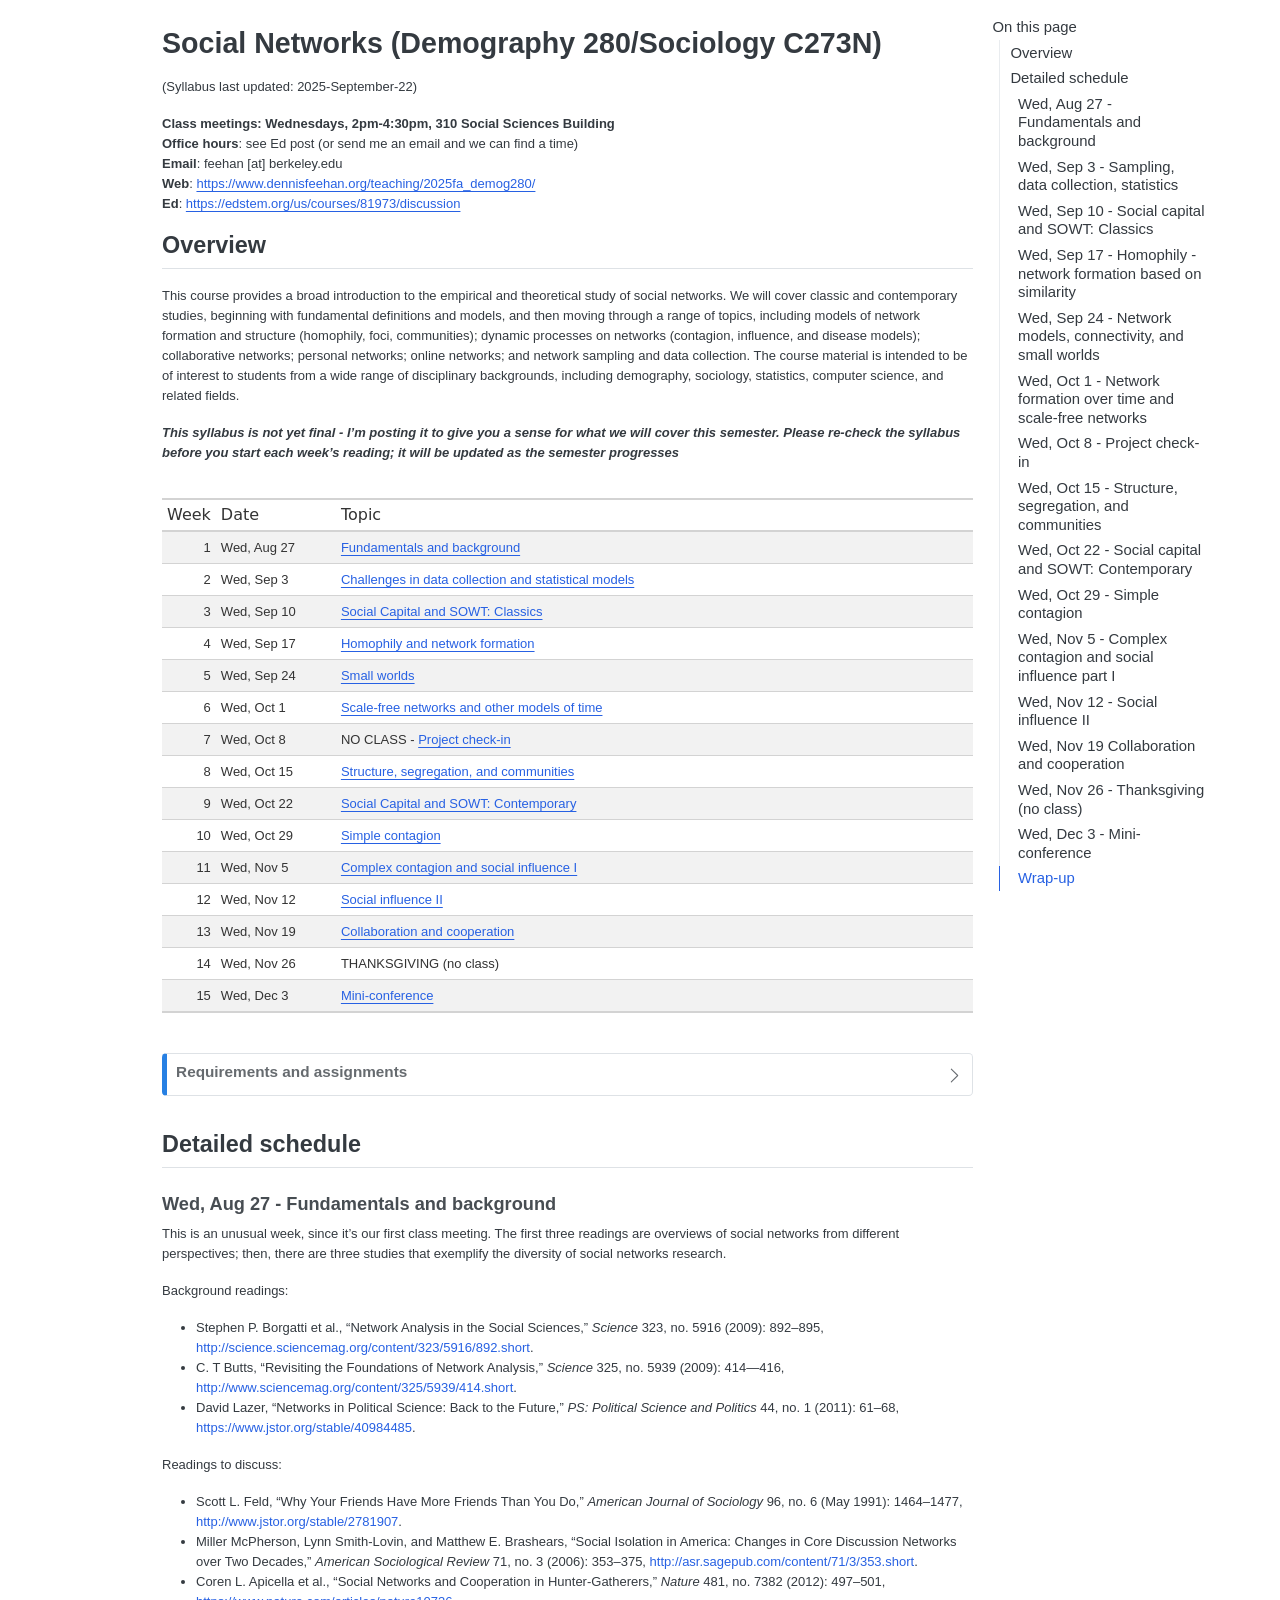
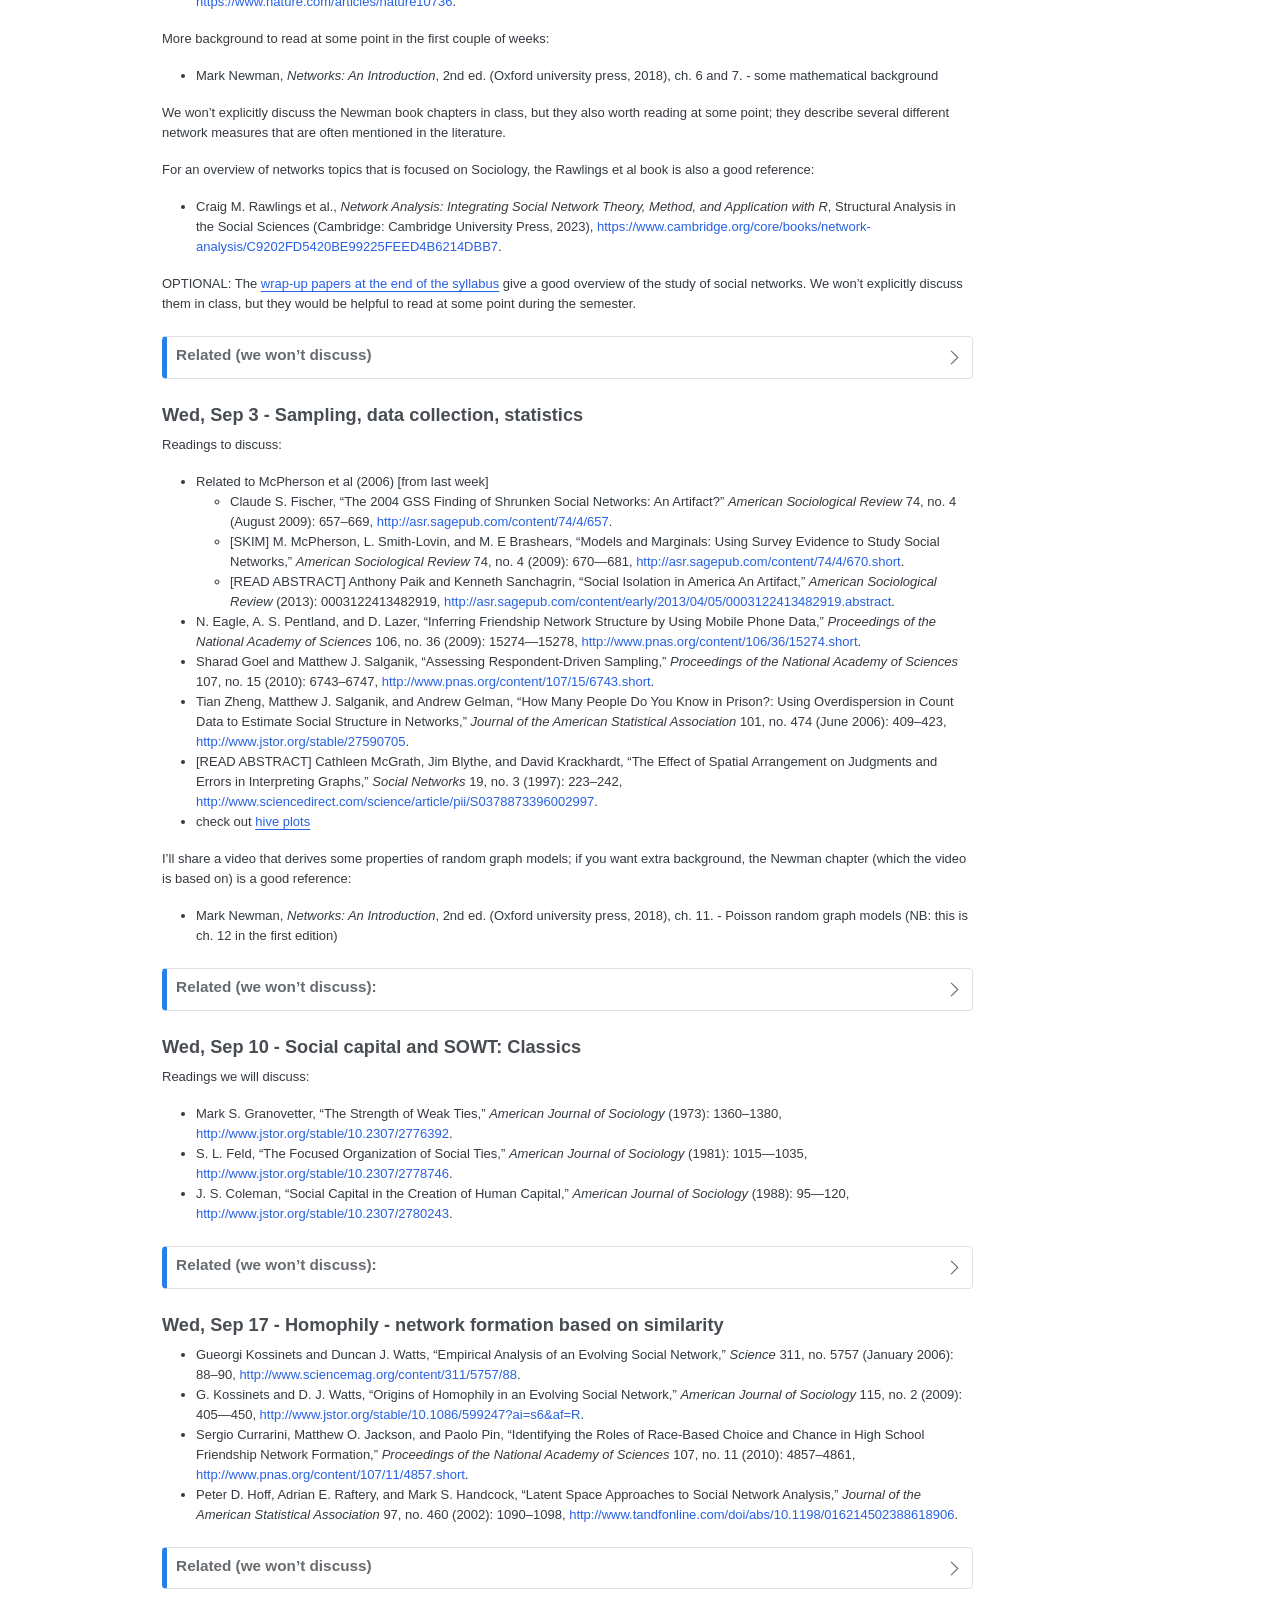
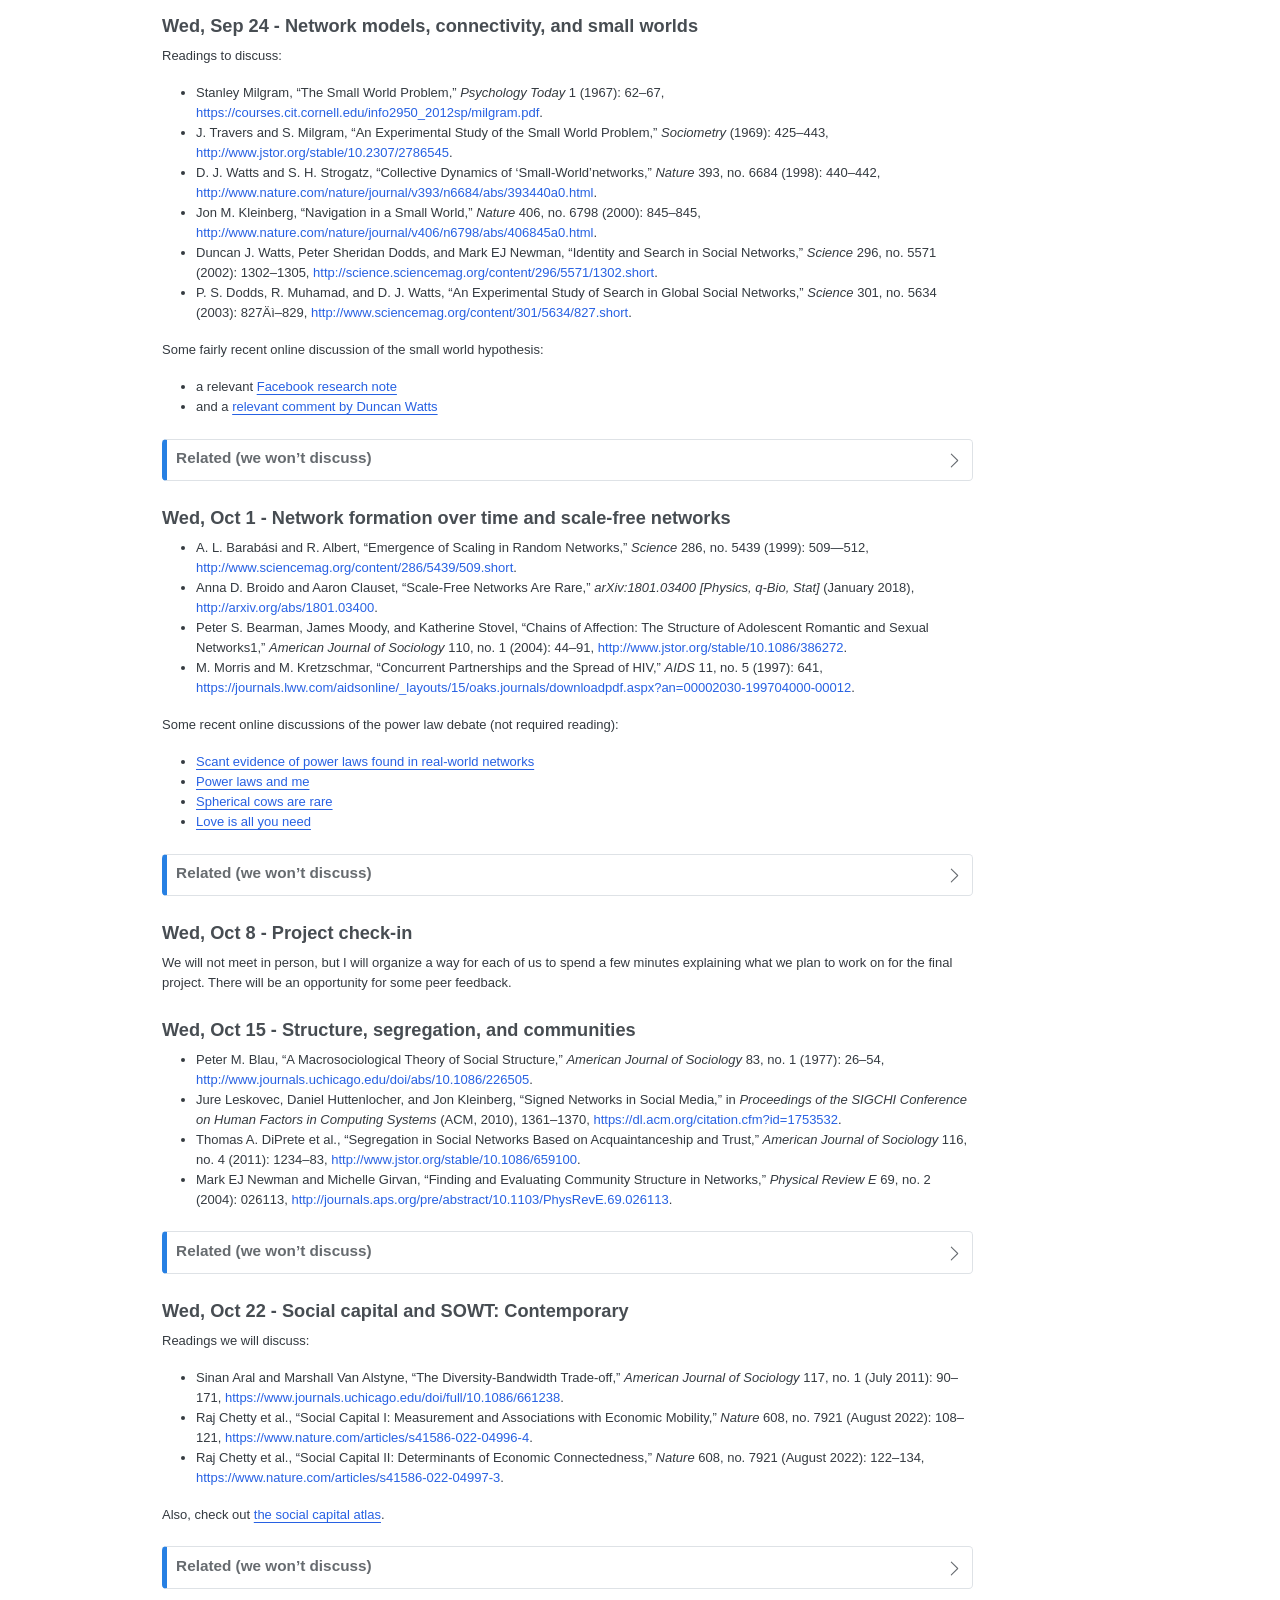
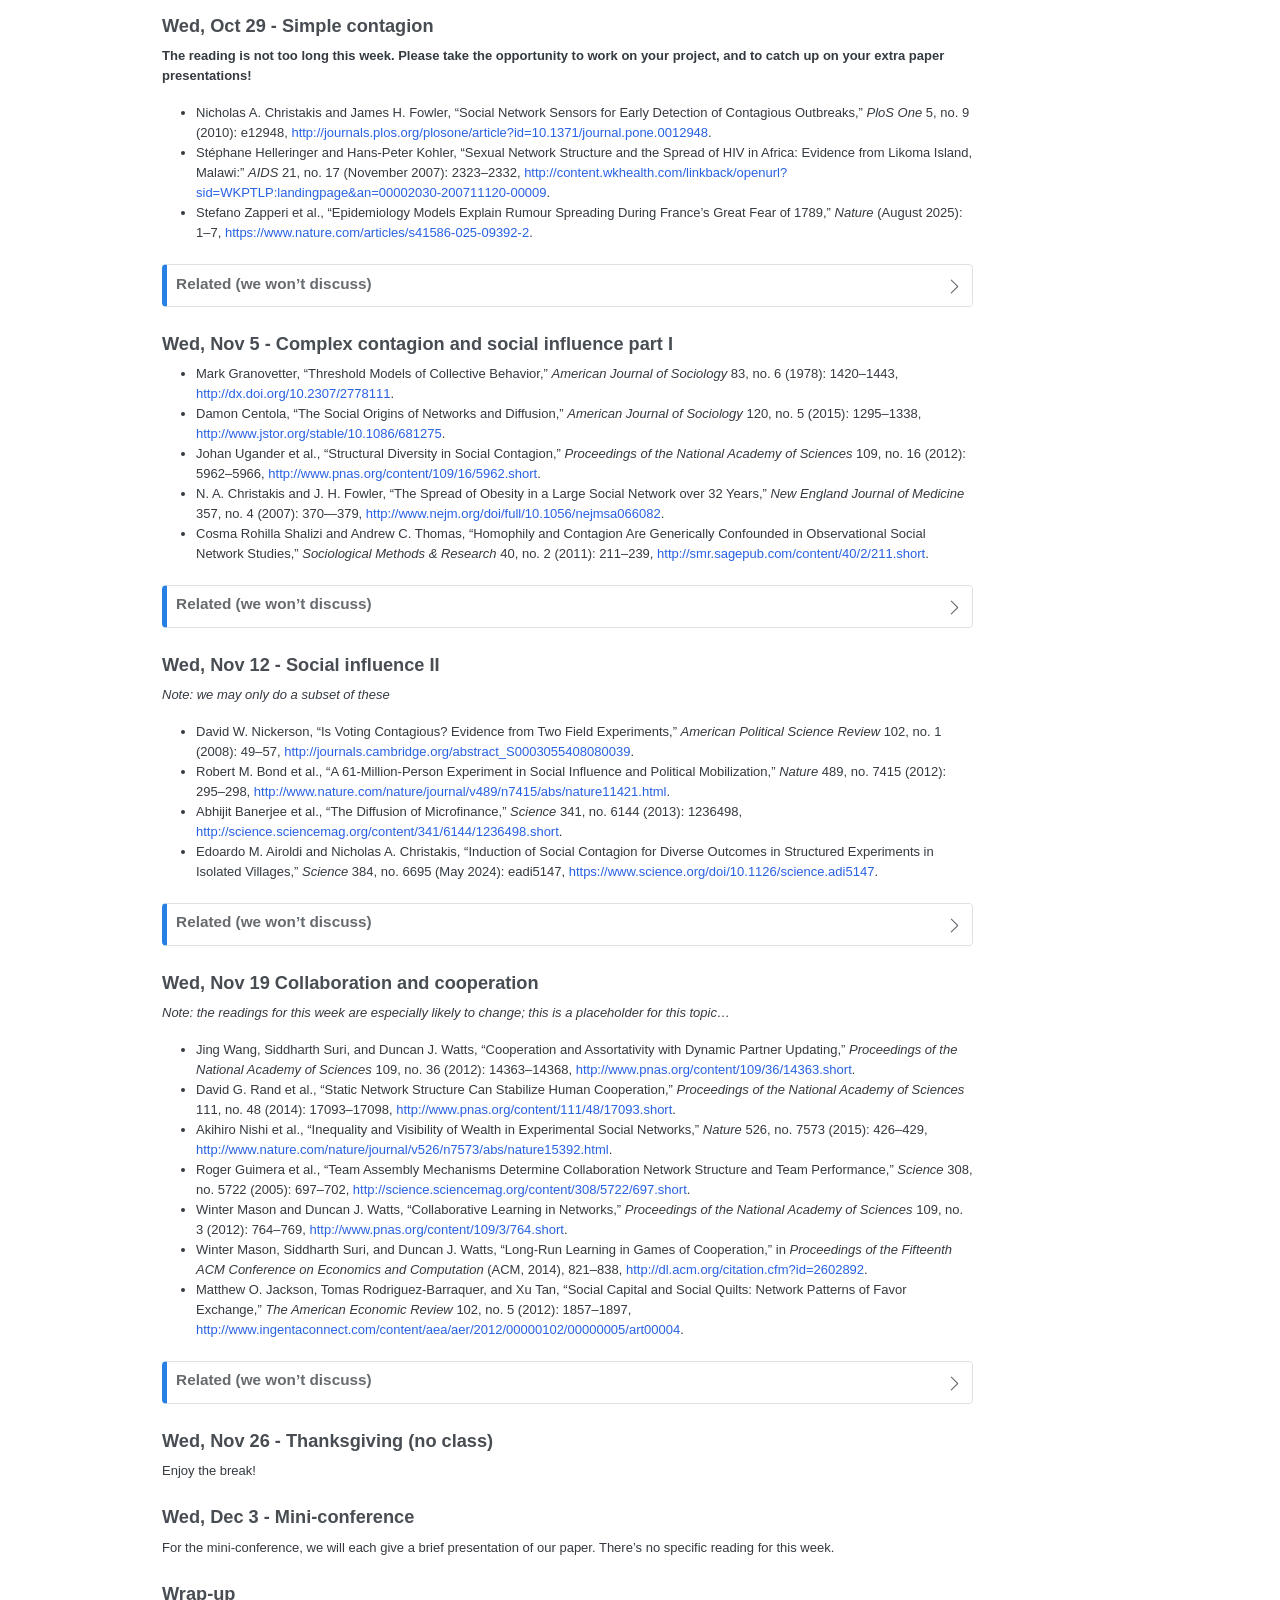
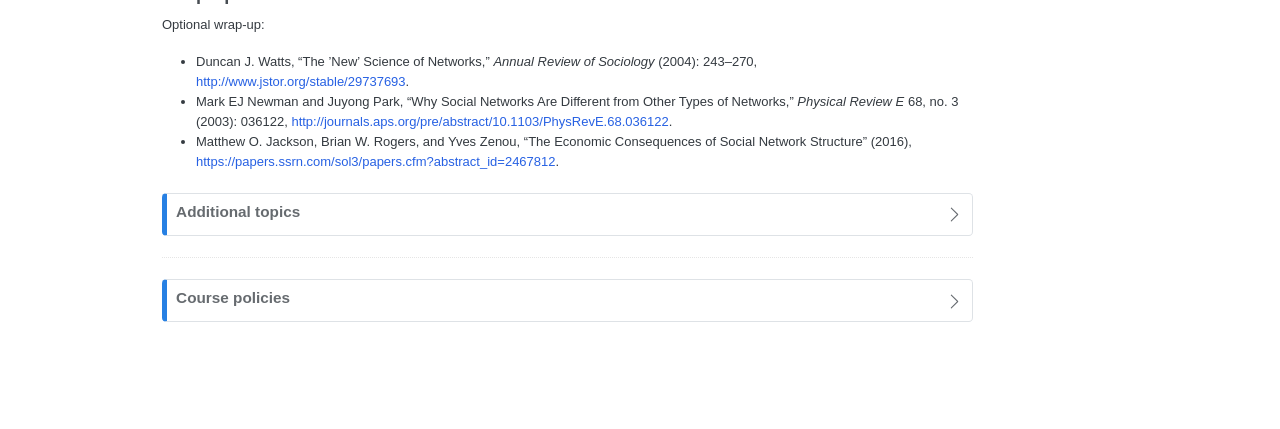
==== commit 948ee0f0: "updates" ====
--- a/docs/index.html
+++ b/docs/index.html
@@ -103,7 +103,7 @@
   <li><a href="#sec:wrap-up" id="toc-sec:wrap-up" class="nav-link" data-scroll-target="#sec\:wrap-up">Wrap-up</a></li>
   </ul></li>
   </ul>
-<div class="quarto-alternate-formats"><h2>Other Formats</h2><ul><li><a href="demog280-social-networks-fall2025.pdf"><i class="bi bi-file-pdf"></i>PDF</a></li></ul></div></nav>
+</nav>
     </div>
 <!-- main -->
 <main class="content" id="quarto-document-content">
@@ -140,7 +140,7 @@
 WISHLIST:
 - be able to generate pdf version (right now, the table looks wonky - links don't render, NAs, etc)
 -->
-<p>(Syllabus last updated: 2025-August-29)</p>
+<p>(Syllabus last updated: 2025-September-22)</p>
 <p><strong>Class meetings: Wednesdays, 2pm-4:30pm, 310 Social Sciences Building</strong><br>
 <strong>Office hours</strong>: see Ed post (or send me an email and we can find a time)<br>
 <strong>Email</strong>: feehan [at] berkeley.edu<br>
@@ -152,23 +152,23 @@
 <p><strong><em>This syllabus is not yet final - I’m posting it to give you a sense for what we will cover this semester. Please re-check the syllabus before you start each week’s reading; it will be updated as the semester progresses</em></strong></p>
 <div class="cell">
 <div class="cell-output-display">
-<div id="krbzqoufkb" style="padding-left:0px;padding-right:0px;padding-top:10px;padding-bottom:10px;overflow-x:auto;overflow-y:auto;width:auto;height:auto;">
-<style>#krbzqoufkb table {
+<div id="bqztjyohlj" style="padding-left:0px;padding-right:0px;padding-top:10px;padding-bottom:10px;overflow-x:auto;overflow-y:auto;width:auto;height:auto;">
+<style>#bqztjyohlj table {
   font-family: system-ui, 'Segoe UI', Roboto, Helvetica, Arial, sans-serif, 'Apple Color Emoji', 'Segoe UI Emoji', 'Segoe UI Symbol', 'Noto Color Emoji';
   -webkit-font-smoothing: antialiased;
   -moz-osx-font-smoothing: grayscale;
 }
 
-#krbzqoufkb thead, #krbzqoufkb tbody, #krbzqoufkb tfoot, #krbzqoufkb tr, #krbzqoufkb td, #krbzqoufkb th {
+#bqztjyohlj thead, #bqztjyohlj tbody, #bqztjyohlj tfoot, #bqztjyohlj tr, #bqztjyohlj td, #bqztjyohlj th {
   border-style: none;
 }
 
-#krbzqoufkb p {
+#bqztjyohlj p {
   margin: 0;
   padding: 0;
 }
 
-#krbzqoufkb .gt_table {
+#bqztjyohlj .gt_table {
   display: table;
   border-collapse: collapse;
   line-height: normal;
@@ -194,12 +194,12 @@
   border-left-color: #D3D3D3;
 }
 
-#krbzqoufkb .gt_caption {
+#bqztjyohlj .gt_caption {
   padding-top: 4px;
   padding-bottom: 4px;
 }
 
-#krbzqoufkb .gt_title {
+#bqztjyohlj .gt_title {
   color: #333333;
   font-size: 125%;
   font-weight: initial;
@@ -211,7 +211,7 @@
   border-bottom-width: 0;
 }
 
-#krbzqoufkb .gt_subtitle {
+#bqztjyohlj .gt_subtitle {
   color: #333333;
   font-size: 85%;
   font-weight: initial;
@@ -223,7 +223,7 @@
   border-top-width: 0;
 }
 
-#krbzqoufkb .gt_heading {
+#bqztjyohlj .gt_heading {
   background-color: #FFFFFF;
   text-align: center;
   border-bottom-color: #FFFFFF;
@@ -235,13 +235,13 @@
   border-right-color: #D3D3D3;
 }
 
-#krbzqoufkb .gt_bottom_border {
+#bqztjyohlj .gt_bottom_border {
   border-bottom-style: solid;
   border-bottom-width: 2px;
   border-bottom-color: #D3D3D3;
 }
 
-#krbzqoufkb .gt_col_headings {
+#bqztjyohlj .gt_col_headings {
   border-top-style: solid;
   border-top-width: 2px;
   border-top-color: #D3D3D3;
@@ -256,7 +256,7 @@
   border-right-color: #D3D3D3;
 }
 
-#krbzqoufkb .gt_col_heading {
+#bqztjyohlj .gt_col_heading {
   color: #333333;
   background-color: #FFFFFF;
   font-size: 100%;
@@ -276,7 +276,7 @@
   overflow-x: hidden;
 }
 
-#krbzqoufkb .gt_column_spanner_outer {
+#bqztjyohlj .gt_column_spanner_outer {
   color: #333333;
   background-color: #FFFFFF;
   font-size: 100%;
@@ -288,15 +288,15 @@
   padding-right: 4px;
 }
 
-#krbzqoufkb .gt_column_spanner_outer:first-child {
+#bqztjyohlj .gt_column_spanner_outer:first-child {
   padding-left: 0;
 }
 
-#krbzqoufkb .gt_column_spanner_outer:last-child {
+#bqztjyohlj .gt_column_spanner_outer:last-child {
   padding-right: 0;
 }
 
-#krbzqoufkb .gt_column_spanner {
+#bqztjyohlj .gt_column_spanner {
   border-bottom-style: solid;
   border-bottom-width: 2px;
   border-bottom-color: #D3D3D3;
@@ -308,11 +308,11 @@
   width: 100%;
 }
 
-#krbzqoufkb .gt_spanner_row {
+#bqztjyohlj .gt_spanner_row {
   border-bottom-style: hidden;
 }
 
-#krbzqoufkb .gt_group_heading {
+#bqztjyohlj .gt_group_heading {
   padding-top: 8px;
   padding-bottom: 8px;
   padding-left: 5px;
@@ -338,7 +338,7 @@
   text-align: left;
 }
 
-#krbzqoufkb .gt_empty_group_heading {
+#bqztjyohlj .gt_empty_group_heading {
   padding: 0.5px;
   color: #333333;
   background-color: #FFFFFF;
@@ -353,15 +353,15 @@
   vertical-align: middle;
 }
 
-#krbzqoufkb .gt_from_md > :first-child {
+#bqztjyohlj .gt_from_md > :first-child {
   margin-top: 0;
 }
 
-#krbzqoufkb .gt_from_md > :last-child {
+#bqztjyohlj .gt_from_md > :last-child {
   margin-bottom: 0;
 }
 
-#krbzqoufkb .gt_row {
+#bqztjyohlj .gt_row {
   padding-top: 8px;
   padding-bottom: 8px;
   padding-left: 5px;
@@ -380,7 +380,7 @@
   overflow-x: hidden;
 }
 
-#krbzqoufkb .gt_stub {
+#bqztjyohlj .gt_stub {
   color: #333333;
   background-color: #FFFFFF;
   font-size: 100%;
@@ -393,7 +393,7 @@
   padding-right: 5px;
 }
 
-#krbzqoufkb .gt_stub_row_group {
+#bqztjyohlj .gt_stub_row_group {
   color: #333333;
   background-color: #FFFFFF;
   font-size: 100%;
@@ -407,15 +407,15 @@
   vertical-align: top;
 }
 
-#krbzqoufkb .gt_row_group_first td {
+#bqztjyohlj .gt_row_group_first td {
   border-top-width: 2px;
 }
 
-#krbzqoufkb .gt_row_group_first th {
+#bqztjyohlj .gt_row_group_first th {
   border-top-width: 2px;
 }
 
-#krbzqoufkb .gt_summary_row {
+#bqztjyohlj .gt_summary_row {
   color: #333333;
   background-color: #FFFFFF;
   text-transform: inherit;
@@ -425,16 +425,16 @@
   padding-right: 5px;
 }
 
-#krbzqoufkb .gt_first_summary_row {
+#bqztjyohlj .gt_first_summary_row {
   border-top-style: solid;
   border-top-color: #D3D3D3;
 }
 
-#krbzqoufkb .gt_first_summary_row.thick {
+#bqztjyohlj .gt_first_summary_row.thick {
   border-top-width: 2px;
 }
 
-#krbzqoufkb .gt_last_summary_row {
+#bqztjyohlj .gt_last_summary_row {
   padding-top: 8px;
   padding-bottom: 8px;
   padding-left: 5px;
@@ -444,7 +444,7 @@
   border-bottom-color: #D3D3D3;
 }
 
-#krbzqoufkb .gt_grand_summary_row {
+#bqztjyohlj .gt_grand_summary_row {
   color: #333333;
   background-color: #FFFFFF;
   text-transform: inherit;
@@ -454,7 +454,7 @@
   padding-right: 5px;
 }
 
-#krbzqoufkb .gt_first_grand_summary_row {
+#bqztjyohlj .gt_first_grand_summary_row {
   padding-top: 8px;
   padding-bottom: 8px;
   padding-left: 5px;
@@ -464,7 +464,7 @@
   border-top-color: #D3D3D3;
 }
 
-#krbzqoufkb .gt_last_grand_summary_row_top {
+#bqztjyohlj .gt_last_grand_summary_row_top {
   padding-top: 8px;
   padding-bottom: 8px;
   padding-left: 5px;
@@ -474,11 +474,11 @@
   border-bottom-color: #D3D3D3;
 }
 
-#krbzqoufkb .gt_striped {
+#bqztjyohlj .gt_striped {
   background-color: rgba(128, 128, 128, 0.05);
 }
 
-#krbzqoufkb .gt_table_body {
+#bqztjyohlj .gt_table_body {
   border-top-style: solid;
   border-top-width: 2px;
   border-top-color: #D3D3D3;
@@ -487,7 +487,7 @@
   border-bottom-color: #D3D3D3;
 }
 
-#krbzqoufkb .gt_footnotes {
+#bqztjyohlj .gt_footnotes {
   color: #333333;
   background-color: #FFFFFF;
   border-bottom-style: none;
@@ -501,7 +501,7 @@
   border-right-color: #D3D3D3;
 }
 
-#krbzqoufkb .gt_footnote {
+#bqztjyohlj .gt_footnote {
   margin: 0px;
   font-size: 90%;
   padding-top: 4px;
@@ -510,7 +510,7 @@
   padding-right: 5px;
 }
 
-#krbzqoufkb .gt_sourcenotes {
+#bqztjyohlj .gt_sourcenotes {
   color: #333333;
   background-color: #FFFFFF;
   border-bottom-style: none;
@@ -524,7 +524,7 @@
   border-right-color: #D3D3D3;
 }
 
-#krbzqoufkb .gt_sourcenote {
+#bqztjyohlj .gt_sourcenote {
   font-size: 90%;
   padding-top: 4px;
   padding-bottom: 4px;
@@ -532,72 +532,72 @@
   padding-right: 5px;
 }
 
-#krbzqoufkb .gt_left {
+#bqztjyohlj .gt_left {
   text-align: left;
 }
 
-#krbzqoufkb .gt_center {
+#bqztjyohlj .gt_center {
   text-align: center;
 }
 
-#krbzqoufkb .gt_right {
+#bqztjyohlj .gt_right {
   text-align: right;
   font-variant-numeric: tabular-nums;
 }
 
-#krbzqoufkb .gt_font_normal {
+#bqztjyohlj .gt_font_normal {
   font-weight: normal;
 }
 
-#krbzqoufkb .gt_font_bold {
+#bqztjyohlj .gt_font_bold {
   font-weight: bold;
 }
 
-#krbzqoufkb .gt_font_italic {
+#bqztjyohlj .gt_font_italic {
   font-style: italic;
 }
 
-#krbzqoufkb .gt_super {
+#bqztjyohlj .gt_super {
   font-size: 65%;
 }
 
-#krbzqoufkb .gt_footnote_marks {
+#bqztjyohlj .gt_footnote_marks {
   font-size: 75%;
   vertical-align: 0.4em;
   position: initial;
 }
 
-#krbzqoufkb .gt_asterisk {
+#bqztjyohlj .gt_asterisk {
   font-size: 100%;
   vertical-align: 0;
 }
 
-#krbzqoufkb .gt_indent_1 {
+#bqztjyohlj .gt_indent_1 {
   text-indent: 5px;
 }
 
-#krbzqoufkb .gt_indent_2 {
+#bqztjyohlj .gt_indent_2 {
   text-indent: 10px;
 }
 
-#krbzqoufkb .gt_indent_3 {
+#bqztjyohlj .gt_indent_3 {
   text-indent: 15px;
 }
 
-#krbzqoufkb .gt_indent_4 {
+#bqztjyohlj .gt_indent_4 {
   text-indent: 20px;
 }
 
-#krbzqoufkb .gt_indent_5 {
+#bqztjyohlj .gt_indent_5 {
   text-indent: 25px;
 }
 
-#krbzqoufkb .katex-display {
+#bqztjyohlj .katex-display {
   display: inline-flex !important;
   margin-bottom: 0.75em !important;
 }
 
-#krbzqoufkb div.Reactable > div.rt-table > div.rt-thead > div.rt-tr.rt-tr-group-header > div.rt-th-group:after {
+#bqztjyohlj div.Reactable > div.rt-table > div.rt-thead > div.rt-tr.rt-tr-group-header > div.rt-th-group:after {
   height: 0px !important;
 }
 </style>
@@ -764,7 +764,7 @@
 <i class="callout-icon no-icon"></i>
 </div>
 <div class="callout-title-container flex-fill">
-Related, but we won’t have time to discuss in class:
+Related (we won’t discuss)
 </div>
 <div class="callout-btn-toggle d-inline-block border-0 py-1 ps-1 pe-0 float-end"><i class="callout-toggle"></i></div>
 </div>
@@ -802,7 +802,7 @@
 </ul>
 <p>I’ll share a video that derives some properties of random graph models; if you want extra background, the Newman chapter (which the video is based on) is a good reference:</p>
 <ul>
-<li><span class="citation" data-cites="newman_networks:_2018">Newman, <em>Networks</em>, ch.&nbsp;11.</span> - Poisson random graph models (NB: this is ch.&nbsp;12 in the first edition)</li>
+<li><span class="citation" data-cites="newman_networks:_2018">Mark Newman, <em>Networks: An Introduction</em>, 2nd ed. (Oxford university press, 2018), ch.&nbsp;11.</span> - Poisson random graph models (NB: this is ch.&nbsp;12 in the first edition)</li>
 </ul>
 <div class="callout callout-style-simple callout-note no-icon callout-titled">
 <div class="callout-header d-flex align-content-center" data-bs-toggle="collapse" data-bs-target=".callout-3-contents" aria-controls="callout-3" aria-expanded="false" aria-label="Toggle callout">
@@ -810,30 +810,50 @@
 <i class="callout-icon no-icon"></i>
 </div>
 <div class="callout-title-container flex-fill">
-Background and related (we won’t discuss):
+Related (we won’t discuss):
 </div>
 <div class="callout-btn-toggle d-inline-block border-0 py-1 ps-1 pe-0 float-end"><i class="callout-toggle"></i></div>
 </div>
 <div id="callout-3" class="callout-3-contents callout-collapse collapse">
 <div class="callout-body-container callout-body">
-<ul>
-<li><span class="citation" data-cites="goel_real_2010">S. Goel, W. Mason, and D. J Watts, <span>“Real and Perceived Attitude Agreement in Social Networks.”</span> <em>Journal of Personality and Social Psychology</em> 99, no. 4 (2010): 611, <a href="http://psycnet.apa.org/journals/psp/99/4/611/" role="doc-biblioref">http://psycnet.apa.org/journals/psp/99/4/611/</a>.</span></li>
+<p>Overviews:</p>
+<ul>
 <li><span class="citation" data-cites="marsden_network_1990">P. V. Marsden, <span>“Network Data and Measurement,”</span> <em>Annual Review of Sociology</em> (1990): 435—463, <a href="http://www.jstor.org/stable/10.2307/2083277" role="doc-biblioref">http://www.jstor.org/stable/10.2307/2083277</a>.</span></li>
-<li><span class="citation" data-cites="brashears_small_2011">Matthew E. Brashears, <span>“Small Networks and High Isolation? <span>A</span> Reexamination of <span>American</span> Discussion Networks,”</span> <em>Social Networks</em> 33, no. 4 (October 2011): 331–341, <a href="https://www.sciencedirect.com/science/article/pii/S0378873311000566" role="doc-biblioref">https://www.sciencedirect.com/science/article/pii/S0378873311000566</a>.</span></li>
 <li><span class="citation" data-cites="marsden_recent_2005">Peter V. Marsden, <span>“Recent Developments in Network Measurement,”</span> in <em>Models and <span>Methods</span> in <span>Social Network Analysis</span></em>, ed. Peter J. Carrington, John Scott, and Stanley Wasserman (Cambridge University Press, 2005), 8–30.</span></li>
+<li><span class="citation" data-cites="carrington_models_2005">Peter J. Carrington, John Scott, and Stanley Wasserman, <em>Models and <span>Methods</span> in <span>Social Network Analysis</span></em> (Cambridge University Press, 2005).</span></li>
+</ul>
+<p>Name generators and personal networks:</p>
+<ul>
+<li><span class="citation" data-cites="small_personal_2021">Mario L. Small et al., <em>Personal <span>Networks</span>: <span>Classic Readings</span> and <span>New Directions</span> in <span>Egocentric Analysis</span></em> (Cambridge University Press, 2021).</span></li>
+<li><span class="citation" data-cites="small_someone_2017">Mario Luis Small, <em>Someone <span>To Talk To</span></em> (Oxford University Press, 2017).</span></li>
 <li><span class="citation" data-cites="brashears_trivial_2014">Matthew E. Brashears, <span>“’<span>Trivial</span>’ Topics and Rich Ties: <span>The</span> Relationship Between Discussion Topic, Alter Role, and Resource Availability Using the <span>‘<span>Important Matters</span>’</span> Name Generator,”</span> <em>Sociological Science</em> 1 (November 2014): 493–511, <a href="https://www.sociologicalscience.com/articles-vol1-27-493/" role="doc-biblioref">https://www.sociologicalscience.com/articles-vol1-27-493/</a>.</span></li>
 <li><span class="citation" data-cites="bearman_cloning_2004">Peter Bearman and Paolo Parigi, <span>“Cloning <span>Headless Frogs</span> and <span>Other Important Matters</span>: <span>Conversation Topics</span> and <span>Network Structure</span>,”</span> <em>Social Forces</em> 83, no. 2 (December 2004): 535–557, <a href="https://academic.oup.com/sf/article/83/2/535/2234689" role="doc-biblioref">https://academic.oup.com/sf/article/83/2/535/2234689</a>.</span></li>
 <li><span class="citation" data-cites="lee_important_2017">Byungkyu Lee and Peter Bearman, <span>“Important Matters in Political Context,”</span> <em>Sociological Science</em> 4 (2017): 1–30, <a href="https://www.sociologicalscience.com/articles-v4-1-1/" role="doc-biblioref">https://www.sociologicalscience.com/articles-v4-1-1/</a>.</span></li>
+</ul>
+<p>Measurement error and awareness:</p>
+<ul>
+<li><span class="citation" data-cites="goel_real_2010">S. Goel, W. Mason, and D. J Watts, <span>“Real and Perceived Attitude Agreement in Social Networks.”</span> <em>Journal of Personality and Social Psychology</em> 99, no. 4 (2010): 611, <a href="http://psycnet.apa.org/journals/psp/99/4/611/" role="doc-biblioref">http://psycnet.apa.org/journals/psp/99/4/611/</a>.</span></li>
+<li><span class="citation" data-cites="brashears_small_2011">Matthew E. Brashears, <span>“Small Networks and High Isolation? <span>A</span> Reexamination of <span>American</span> Discussion Networks,”</span> <em>Social Networks</em> 33, no. 4 (October 2011): 331–341, <a href="https://www.sciencedirect.com/science/article/pii/S0378873311000566" role="doc-biblioref">https://www.sciencedirect.com/science/article/pii/S0378873311000566</a>.</span></li>
+<li><span class="citation" data-cites="feehan_generalizing_2016">Dennis M. Feehan and Matthew J. Salganik, <span>“Generalizing the <span>Network Scale-Up Method</span>: <span>A New Estimator</span> for the <span>Size</span> of <span>Hidden Populations</span>,”</span> <em>Sociological Methodology</em> 46, no. 1 (2016): 153–186, <a href="http://128.84.21.199/pdf/1404.4009.pdf" role="doc-biblioref">http://128.84.21.199/pdf/1404.4009.pdf</a>.</span></li>
 <li><span class="citation" data-cites="cowan_it_2017">Sarah K. Cowan and Delia Baldassarri, <span>“<span>‘<span>It</span> Could Turn Ugly’</span>: <span>Selective</span> Disclosure of Attitudes in Political Discussion Networks,”</span> <em>Social Networks</em> (2017), <a href="https://www.sciencedirect.com/science/article/pii/S037887331630404X" role="doc-biblioref">https://www.sciencedirect.com/science/article/pii/S037887331630404X</a>.</span></li>
-<li><span class="citation" data-cites="small_someone_2017">Mario Luis Small, <em>Someone <span>To Talk To</span></em> (Oxford University Press, 2017).</span></li>
-<li><span class="citation" data-cites="feehan_network_2017">Dennis M. Feehan, Mary Mahy, and Matthew J. Salganik, <span>“The Network Survival Method for Estimating Adult Mortality: <span>Evidence</span> from a Survey Experiment in <span>Rwanda</span>,”</span> <em>Demography</em> 54, no. 4 (2017): 1503–1528, <a href="https://link.springer.com/article/10.1007/s13524-017-0594-y" role="doc-biblioref">https://link.springer.com/article/10.1007/s13524-017-0594-y</a>.</span> (appendix is optional)</li>
+</ul>
+<p>Aggregate relational data and latent space models:</p>
+<ul>
+<li>Hoff et al paper, which we will read in a coming week</li>
 <li><span class="citation" data-cites="mccormick_how_2010">Tyler H. McCormick, Matthew J. Salganik, and Tian Zheng, <span>“How <span>Many People Do You Know</span>?: <span>Efficiently Estimating Personal Network Size</span>,”</span> <em>Journal of the American Statistical Association</em> 105, no. 489 (2010): 59–70, <a href="http://www.tandfonline.com/doi/abs/10.1198/jasa.2009.ap08518" role="doc-biblioref">http://www.tandfonline.com/doi/abs/10.1198/jasa.2009.ap08518</a>.</span></li>
 <li><span class="citation" data-cites="mccormick_latent_2012">Tyler H. McCormick and Tian Zheng, <span>“Latent Demographic Profile Estimation in Hard-to-Reach Groups,”</span> <em>The Annals of Applied Statistics</em> 6, no. 4 (December 2012): 1795–1813, <a href="http://projecteuclid.org/euclid.aoas/1356629060" role="doc-biblioref">http://projecteuclid.org/euclid.aoas/1356629060</a>.</span></li>
 <li><span class="citation" data-cites="handcock_modeling_2010">M. S. Handcock and K. J. Gile, <span>“Modeling Social Networks from Sampled Data,”</span> <em>The Annals of Applied Statistics</em> 4, no. 1 (2010): 5—25, <a href="http://projecteuclid.org/euclid.aoas/1273584445" role="doc-biblioref">http://projecteuclid.org/euclid.aoas/1273584445</a>.</span></li>
 <li><span class="citation" data-cites="hoff_bilinear_2005">P. D. Hoff, <span>“Bilinear Mixed-Effects Models for Dyadic Data,”</span> <em>Journal of the American Statistical Association</em> 100, no. 469 (2005): 286–295, <a href="https://amstat.tandfonline.com/doi/abs/10.1198/016214504000001015?casa_token=yF8gde6XoN8AAAAA:4NWB0pHcy38dGbVogF2SakdNr1VesDTEqpFVBMxHg2mRwQwnXhmidEnhR4tjn9UTCbzoU_tbIKyhvQ" role="doc-biblioref">https://amstat.tandfonline.com/doi/abs/10.1198/016214504000001015?casa_token=yF8gde6XoN8AAAAA:4NWB0pHcy38dGbVogF2SakdNr1VesDTEqpFVBMxHg2mRwQwnXhmidEnhR4tjn9UTCbzoU_tbIKyhvQ</a>.</span></li>
-<li><span class="citation" data-cites="crawford_hidden_2018">Forrest W. Crawford, Jiacheng Wu, and Robert Heimer, <span>“Hidden Population Size Estimation from Respondent-Driven Sampling: A Network Approach,”</span> <em>Journal of the American Statistical Association</em> (2018): 1–12, <a href="https://www.tandfonline.com/doi/full/10.1080/01621459.2017.1285775?casa_token=j3VcQGcoB-sAAAAA%3A431uDwCZPR_ZqK7nlEhPpu53_MxHL0tdkSWbv_omMC_-VDiya6N9OakKCfJrZYTHVmYN2o70WgDTmg" role="doc-biblioref">https://www.tandfonline.com/doi/full/10.1080/01621459.2017.1285775?casa_token=j3VcQGcoB-sAAAAA%3A431uDwCZPR_ZqK7nlEhPpu53_MxHL0tdkSWbv_omMC_-VDiya6N9OakKCfJrZYTHVmYN2o70WgDTmg</a>.</span></li>
-<li><span class="citation" data-cites="zhang_changes_2020">Juanjuan Zhang et al., <span>“Changes in Contact Patterns Shape the Dynamics of the <span>COVID-19</span> Outbreak in <span>China</span>,”</span> <em>Science</em> 368, no. 6498 (June 2020): 1481–1486, <a href="https://science.sciencemag.org/content/368/6498/1481" role="doc-biblioref">https://science.sciencemag.org/content/368/6498/1481</a>.</span></li>
-<li><span class="citation" data-cites="wallinga_using_2006">Jacco Wallinga, Peter Teunis, and Mirjam Kretzschmar, <span>“Using <span>Data</span> on <span>Social Contacts</span> to <span class="nocase">Estimate Age-specific Transmission Parameters</span> for <span class="nocase">Respiratory-spread Infectious Agents</span>,”</span> <em>American Journal of Epidemiology</em> 164, no. 10 (November 2006): 936–944, <a href="https://academic.oup.com/aje/article/164/10/936/162511" role="doc-biblioref">https://academic.oup.com/aje/article/164/10/936/162511</a>.</span></li>
+<li><span class="citation" data-cites="baum_explaining_2025">Derick S. Baum, <span>“Explaining Contact Patterns in Acquaintanceship Networks: <span>A</span> New Covariate-Based Model,”</span> <em>Social Networks</em> 83 (October 2025): 79–91, <a href="https://www.sciencedirect.com/science/article/pii/S037887332500036X" role="doc-biblioref">https://www.sciencedirect.com/science/article/pii/S037887332500036X</a>.</span></li>
+</ul>
+<p>Hidden populations:</p>
+<ul>
+<li>(Scale-up) <span class="citation" data-cites="feehan_network_2017">Dennis M. Feehan, Mary Mahy, and Matthew J. Salganik, <span>“The Network Survival Method for Estimating Adult Mortality: <span>Evidence</span> from a Survey Experiment in <span>Rwanda</span>,”</span> <em>Demography</em> 54, no. 4 (2017): 1503–1528, <a href="https://link.springer.com/article/10.1007/s13524-017-0594-y" role="doc-biblioref">https://link.springer.com/article/10.1007/s13524-017-0594-y</a>.</span></li>
+<li>(Scale-up) <span class="citation" data-cites="laga_correlated_2023">Ian Laga, Le Bao, and Xiaoyue Niu, <span>“A <span>Correlated Network Scale-Up Model</span>: <span>Finding</span> the <span>Connection Between Subpopulations</span>,”</span> <em>Journal of the American Statistical Association</em> 118, no. 543 (July 2023): 1515–1524, <a href="https://doi.org/10.1080/01621459.2023.2165929" role="doc-biblioref">https://doi.org/10.1080/01621459.2023.2165929</a>.</span></li>
+<li>(Scale-up) <span class="citation" data-cites="laga_estimating_2025">Ian Laga et al., <span>“Estimating and <span>Correcting Degree Ratio Bias</span> in the <span class="nocase">Network Scale-up Method</span>,”</span> <em>Sociological Methods &amp; Research</em> (August 2025): 00491241251364233, <a href="https://doi.org/10.1177/00491241251364233" role="doc-biblioref">https://doi.org/10.1177/00491241251364233</a>.</span></li>
+<li>(RDS) <span class="citation" data-cites="crawford_hidden_2018">Forrest W. Crawford, Jiacheng Wu, and Robert Heimer, <span>“Hidden Population Size Estimation from Respondent-Driven Sampling: A Network Approach,”</span> <em>Journal of the American Statistical Association</em> (2018): 1–12, <a href="https://www.tandfonline.com/doi/full/10.1080/01621459.2017.1285775?casa_token=j3VcQGcoB-sAAAAA%3A431uDwCZPR_ZqK7nlEhPpu53_MxHL0tdkSWbv_omMC_-VDiya6N9OakKCfJrZYTHVmYN2o70WgDTmg" role="doc-biblioref">https://www.tandfonline.com/doi/full/10.1080/01621459.2017.1285775?casa_token=j3VcQGcoB-sAAAAA%3A431uDwCZPR_ZqK7nlEhPpu53_MxHL0tdkSWbv_omMC_-VDiya6N9OakKCfJrZYTHVmYN2o70WgDTmg</a>.</span></li>
+<li>(RDS) <span class="citation" data-cites="roch_generalized_2018">Sebastien Roch and Karl Rohe, <span>“Generalized Least Squares Can Overcome the Critical Threshold in Respondent-Driven Sampling,”</span> <em>Proceedings of the National Academy of Sciences</em> 115, no. 41 (2018): 10299–10304.</span></li>
+<li>(RDS) <span class="citation" data-cites="baraff_estimating_2016">Aaron J. Baraff, Tyler H. McCormick, and Adrian E. Raftery, <span>“Estimating Uncertainty in Respondent-Driven Sampling Using a Tree Bootstrap Method,”</span> <em>Proceedings of the National Academy of Sciences</em> 113, no. 51 (2016): 14668–14673.</span></li>
 </ul>
 </div>
 </div>
@@ -853,19 +873,29 @@
 <i class="callout-icon no-icon"></i>
 </div>
 <div class="callout-title-container flex-fill">
-Also interesting (but we won’t have time to discuss in class):
+Related (we won’t discuss):
 </div>
 <div class="callout-btn-toggle d-inline-block border-0 py-1 ps-1 pe-0 float-end"><i class="callout-toggle"></i></div>
 </div>
 <div id="callout-4" class="callout-4-contents callout-collapse collapse">
 <div class="callout-body-container callout-body">
-<ul>
+<p>Related classics:</p>
+<ul>
+<li>Good excerpts/comments on several classics can be found here: <span class="citation" data-cites="small_personal_2021">Mario L. Small et al., <em>Personal <span>Networks</span>: <span>Classic Readings</span> and <span>New Directions</span> in <span>Egocentric Analysis</span></em> (Cambridge University Press, 2021).</span></li>
 <li><span class="citation" data-cites="white_social_1976">H. C. White, S. A. Boorman, and R. L. Breiger, <span>“Social Structure from Multiple Networks. <span>I</span>. <span>Blockmodels</span> of Roles and Positions,”</span> <em>American Journal of Sociology</em> (1976): 730—780, <a href="http://www.jstor.org/stable/10.2307/2777596" role="doc-biblioref">http://www.jstor.org/stable/10.2307/2777596</a>.</span></li>
 <li><span class="citation" data-cites="portes_social_2000">A. Portes, <span>“Social Capital: <span>Its</span> Origins and Applications in Modern Sociology,”</span> in <em>Knowledge and Social Capital: Foundations and Applications</em>, 2000, 43—67, <a href="http://books.google.com/books?hl=en&amp;lr=&amp;id=kQdKAf8-_yUC&amp;oi=fnd&amp;pg=PA43&amp;dq=portes+social+capital&amp;ots=3h5utaVXw-&amp;sig=naj2k4VjFgFOtJSw9PT2kI739as" role="doc-biblioref">http://books.google.com/books?hl=en&amp;lr=&amp;id=kQdKAf8-_yUC&amp;oi=fnd&amp;pg=PA43&amp;dq=portes+social+capital&amp;ots=3h5utaVXw-&amp;sig=naj2k4VjFgFOtJSw9PT2kI739as</a>.</span></li>
 <li><span class="citation" data-cites="granovetter_strength_1981">Mark Granovetter, <em>The Strength of Weak Ties: <span>A</span> Network Theory Revisited</em> (JSTOR, 1981), <a href="http://www.jstor.org/stable/pdf/202051.pdf" role="doc-biblioref">http://www.jstor.org/stable/pdf/202051.pdf</a>.</span></li>
 <li><span class="citation" data-cites="portes_embeddedness_1993">A. Portes and J. Sensenbrenner, <span>“Embeddedness and Immigration: <span>Notes</span> on the Social Determinants of Economic Action,”</span> <em>American Journal of Sociology</em> (1993): 1320—1350, <a href="http://www.jstor.org/stable/10.2307/2781823" role="doc-biblioref">http://www.jstor.org/stable/10.2307/2781823</a>.</span></li>
 <li><span class="citation" data-cites="burt_structural_2004">R. S. Burt, <span>“Structural Holes and Good Ideas,”</span> <em>American Journal of Sociology</em> 110, no. 2 (2004): 349—399, <a href="http://www.jstor.org/stable/10.1086/421787?journalCode=ajs" role="doc-biblioref">http://www.jstor.org/stable/10.1086/421787?journalCode=ajs</a>.</span></li>
+</ul>
+<p>Digital:</p>
+<ul>
 <li><span class="citation" data-cites="eagle_network_2010">Nathan Eagle, Michael Macy, and Rob Claxton, <span>“Network Diversity and Economic Development,”</span> <em>Science</em> 328, no. 5981 (2010): 1029–1031, <a href="http://science.sciencemag.org/content/328/5981/1029.short" role="doc-biblioref">http://science.sciencemag.org/content/328/5981/1029.short</a>.</span></li>
+</ul>
+<p>Health-related:</p>
+<ul>
+<li><span class="citation" data-cites="berkman_social_1979">Lisa F. Berkman and S. Leonard Syme, <span>“Social Networks, Host Resistance, and Mortality: <span>A</span> Nine-Year Follow-up Study of <span>Alameda County</span> Residents,”</span> <em>American Journal of Epidemiology</em> 109, no. 2 (February 1979): 186–204, <a href="https://academic.oup.com/aje/article/109/2/186/74197" role="doc-biblioref">https://academic.oup.com/aje/article/109/2/186/74197</a>.</span></li>
+<li><span class="citation" data-cites="seeman_social_1987">Teresa E. Seeman et al., <span>“Social <span>Network Ties</span> and <span>Mortality Among Tile Elderly</span> in the <span>Alameda County Study</span>,”</span> <em>American Journal of Epidemiology</em> 126, no. 4 (October 1987): 714–723, <a href="https://doi.org/10.1093/oxfordjournals.aje.a114711" role="doc-biblioref">https://doi.org/10.1093/oxfordjournals.aje.a114711</a>.</span></li>
 <li><span class="citation" data-cites="kauppi_characteristics_2018">Maarit Kauppi et al., <span>“Characteristics of <span>Social Networks</span> and <span>Mortality Risk</span>: <span>Evidence From</span> 2 <span>Prospective Cohort Studies</span>,”</span> <em>American Journal of Epidemiology</em> 187, no. 4 (April 2018): 746–753, <a href="https://academic.oup.com/aje/article/187/4/746/4093016" role="doc-biblioref">https://academic.oup.com/aje/article/187/4/746/4093016</a>.</span></li>
 <li><span class="citation" data-cites="eng_social_2002">Patricia M. Eng et al., <span>“Social <span>Ties</span> and <span>Change</span> in <span>Social Ties</span> in <span>Relation</span> to <span>Subsequent Total</span> and <span class="nocase">Cause-specific Mortality</span> and <span>Coronary Heart Disease Incidence</span> in <span>Men</span>,”</span> <em>American Journal of Epidemiology</em> 155, no. 8 (April 2002): 700–709, <a href="https://academic.oup.com/aje/article/155/8/700/65625" role="doc-biblioref">https://academic.oup.com/aje/article/155/8/700/65625</a>.</span></li>
 </ul>
@@ -896,7 +926,7 @@
 <i class="callout-icon no-icon"></i>
 </div>
 <div class="callout-title-container flex-fill">
-Also interesting, but we will not have time to discuss:
+Related (we won’t discuss)
 </div>
 <div class="callout-btn-toggle d-inline-block border-0 py-1 ps-1 pe-0 float-end"><i class="callout-toggle"></i></div>
 </div>
@@ -932,7 +962,7 @@
 </ul>
 <p>Some fairly recent online discussion of the small world hypothesis:</p>
 <ul>
-<li>a relevant <a href="https://research.facebook.com/blog/three-and-a-half-degrees-of-separation/">Facebook research note</a></li>
+<li>a relevant <a href="https://research.facebook.com/blog/2016/2/three-and-a-half-degrees-of-separation/">Facebook research note</a></li>
 <li>and a <a href="https://medium.com/@duncanjwatts/how-small-is-the-world-really-736fa21808ba#.vlogrknh1">relevant comment by Duncan Watts</a></li>
 </ul>
 <div class="callout callout-style-simple callout-note no-icon callout-titled">
@@ -941,7 +971,7 @@
 <i class="callout-icon no-icon"></i>
 </div>
 <div class="callout-title-container flex-fill">
-Background and related
+Related (we won’t discuss)
 </div>
 <div class="callout-btn-toggle d-inline-block border-0 py-1 ps-1 pe-0 float-end"><i class="callout-toggle"></i></div>
 </div>
@@ -979,7 +1009,7 @@
 <i class="callout-icon no-icon"></i>
 </div>
 <div class="callout-title-container flex-fill">
-Also interesting (but we won’t have time to discuss in class):
+Related (we won’t discuss)
 </div>
 <div class="callout-btn-toggle d-inline-block border-0 py-1 ps-1 pe-0 float-end"><i class="callout-toggle"></i></div>
 </div>
@@ -1020,7 +1050,7 @@
 <i class="callout-icon no-icon"></i>
 </div>
 <div class="callout-title-container flex-fill">
-Background and related
+Related (we won’t discuss)
 </div>
 <div class="callout-btn-toggle d-inline-block border-0 py-1 ps-1 pe-0 float-end"><i class="callout-toggle"></i></div>
 </div>
@@ -1056,7 +1086,7 @@
 <i class="callout-icon no-icon"></i>
 </div>
 <div class="callout-title-container flex-fill">
-Also interesting (but we won’t have time to discuss in class):
+Related (we won’t discuss)
 </div>
 <div class="callout-btn-toggle d-inline-block border-0 py-1 ps-1 pe-0 float-end"><i class="callout-toggle"></i></div>
 </div>
@@ -1064,16 +1094,16 @@
 <div class="callout-body-container callout-body">
 <ul>
 <li><span class="citation" data-cites="onnela_structure_2007">J. P. Onnela et al., <span>“Structure and <span>Tie Strengths</span> in <span>Mobile Communication Networks</span>,”</span> <em>Proceedings of the National Academy of Science, USA</em> 104, no. 18 (2007): 7332–7336, <a href="https://www.pnas.org/content/104/18/7332.short" role="doc-biblioref">https://www.pnas.org/content/104/18/7332.short</a>.</span></li>
-<li><span class="citation" data-cites="eagle_network_2010">Eagle, Macy, and Claxton, <span>“Network Diversity and Economic Development.”</span></span></li>
-<li>Comments on <span class="citation" data-cites="aral_diversity-bandwidth_2011">Aral and Van Alstyne, <span>“The <span class="nocase">Diversity-Bandwidth Trade-off</span>.”</span></span>
+<li><span class="citation" data-cites="eagle_network_2010">Nathan Eagle, Michael Macy, and Rob Claxton, <span>“Network Diversity and Economic Development,”</span> <em>Science</em> 328, no. 5981 (2010): 1029–1031, <a href="http://science.sciencemag.org/content/328/5981/1029.short" role="doc-biblioref">http://science.sciencemag.org/content/328/5981/1029.short</a>.</span></li>
+<li>Comments on <span class="citation" data-cites="aral_diversity-bandwidth_2011">Sinan Aral and Marshall Van Alstyne, <span>“The <span class="nocase">Diversity-Bandwidth Trade-off</span>,”</span> <em>American Journal of Sociology</em> 117, no. 1 (July 2011): 90–171, <a href="https://www.journals.uchicago.edu/doi/full/10.1086/661238" role="doc-biblioref">https://www.journals.uchicago.edu/doi/full/10.1086/661238</a>.</span>
 <ul>
 <li><span class="citation" data-cites="bruggeman_strength_2016">Jeroen Bruggeman, <span>“The <span>Strength</span> of <span>Varying Tie Strength</span>: <span>Comment</span> on <span>Aral</span> and <span>Van Alstyne</span>,”</span> <em>American Journal of Sociology</em> 121, no. 6 (May 2016): 1919–1930, <a href="https://www.journals.uchicago.edu/doi/10.1086/686267" role="doc-biblioref">https://www.journals.uchicago.edu/doi/10.1086/686267</a>.</span></li>
 <li><span class="citation" data-cites="aral_future_2016">Sinan Aral, <span>“The <span>Future</span> of <span>Weak Ties</span>,”</span> <em>American Journal of Sociology</em> 121, no. 6 (May 2016): 1931–1939, <a href="https://www.journals.uchicago.edu/doi/10.1086/686293" role="doc-biblioref">https://www.journals.uchicago.edu/doi/10.1086/686293</a>.</span></li>
 </ul></li>
 <li><span class="citation" data-cites="bailey_economic_2018">Michael Bailey et al., <span>“The Economic Effects of Social Networks: <span>Evidence</span> from the Housing Market,”</span> <em>Journal of Political Economy</em> 126, no. 6 (2018): 2224–2276.</span></li>
 <li><span class="citation" data-cites="park_strength_2018">Patrick S. Park, Joshua E. Blumenstock, and Michael W. Macy, <span>“The Strength of Long-Range Ties in Population-Scale Social Networks,”</span> <em>Science</em> 362, no. 6421 (December 2018): 1410–1413, <a href="https://www.science.org/doi/full/10.1126/science.aau9735" role="doc-biblioref">https://www.science.org/doi/full/10.1126/science.aau9735</a>.</span></li>
-<li><span class="citation" data-cites="kauppi_characteristics_2018">Kauppi et al., <span>“Characteristics of <span>Social Networks</span> and <span>Mortality Risk</span>.”</span></span></li>
-<li><span class="citation" data-cites="eng_social_2002">Eng et al., <span>“Social <span>Ties</span> and <span>Change</span> in <span>Social Ties</span> in <span>Relation</span> to <span>Subsequent Total</span> and <span class="nocase">Cause-specific Mortality</span> and <span>Coronary Heart Disease Incidence</span> in <span>Men</span>.”</span></span></li>
+<li><span class="citation" data-cites="kauppi_characteristics_2018">Maarit Kauppi et al., <span>“Characteristics of <span>Social Networks</span> and <span>Mortality Risk</span>: <span>Evidence From</span> 2 <span>Prospective Cohort Studies</span>,”</span> <em>American Journal of Epidemiology</em> 187, no. 4 (April 2018): 746–753, <a href="https://academic.oup.com/aje/article/187/4/746/4093016" role="doc-biblioref">https://academic.oup.com/aje/article/187/4/746/4093016</a>.</span></li>
+<li><span class="citation" data-cites="eng_social_2002">Patricia M. Eng et al., <span>“Social <span>Ties</span> and <span>Change</span> in <span>Social Ties</span> in <span>Relation</span> to <span>Subsequent Total</span> and <span class="nocase">Cause-specific Mortality</span> and <span>Coronary Heart Disease Incidence</span> in <span>Men</span>,”</span> <em>American Journal of Epidemiology</em> 155, no. 8 (April 2002): 700–709, <a href="https://academic.oup.com/aje/article/155/8/700/65625" role="doc-biblioref">https://academic.oup.com/aje/article/155/8/700/65625</a>.</span></li>
 <li><span class="citation" data-cites="rajkumar_causal_2022">Karthik Rajkumar et al., <span>“A Causal Test of the Strength of Weak Ties,”</span> <em>Science</em> 377, no. 6612 (September 2022): 1304–1310, <a href="https://www.science.org/doi/10.1126/science.abl4476" role="doc-biblioref">https://www.science.org/doi/10.1126/science.abl4476</a>.</span></li>
 </ul>
 <p>Demography-specific:</p>
@@ -1090,7 +1120,7 @@
 <ul>
 <li><span class="citation" data-cites="christakis_social_2010">Nicholas A. Christakis and James H. Fowler, <span>“Social Network Sensors for Early Detection of Contagious Outbreaks,”</span> <em>PloS One</em> 5, no. 9 (2010): e12948, <a href="http://journals.plos.org/plosone/article?id=10.1371/journal.pone.0012948" role="doc-biblioref">http://journals.plos.org/plosone/article?id=10.1371/journal.pone.0012948</a>.</span></li>
 <li><span class="citation" data-cites="helleringer_sexual_2007">Stéphane Helleringer and Hans-Peter Kohler, <span>“Sexual Network Structure and the Spread of <span>HIV</span> in <span>Africa</span>: Evidence from <span>Likoma Island</span>, <span>Malawi</span>:”</span> <em>AIDS</em> 21, no. 17 (November 2007): 2323–2332, <a href="http://content.wkhealth.com/linkback/openurl?sid=WKPTLP:landingpage&amp;an=00002030-200711120-00009" role="doc-biblioref">http://content.wkhealth.com/linkback/openurl?sid=WKPTLP:landingpage&amp;an=00002030-200711120-00009</a>.</span></li>
-<li><span class="citation" data-cites="feehan_quantifying_2021">Dennis M. Feehan and Ayesha S. Mahmud, <span>“Quantifying Population Contact Patterns in the <span>United States</span> During the <span>COVID-19</span> Pandemic,”</span> <em>Nature Communications</em> 12, no. 1 (2021): 1–9.</span></li>
+<li><span class="citation" data-cites="zapperi_epidemiology_2025">Stefano Zapperi et al., <span>“Epidemiology Models Explain Rumour Spreading During <span>France</span>’s <span>Great Fear</span> of 1789,”</span> <em>Nature</em> (August 2025): 1–7, <a href="https://www.nature.com/articles/s41586-025-09392-2" role="doc-biblioref">https://www.nature.com/articles/s41586-025-09392-2</a>.</span></li>
 </ul>
 <div class="callout callout-style-simple callout-note no-icon callout-titled">
 <div class="callout-header d-flex align-content-center" data-bs-toggle="collapse" data-bs-target=".callout-10-contents" aria-controls="callout-10" aria-expanded="false" aria-label="Toggle callout">
@@ -1098,13 +1128,14 @@
 <i class="callout-icon no-icon"></i>
 </div>
 <div class="callout-title-container flex-fill">
-Other related readings
+Related (we won’t discuss)
 </div>
 <div class="callout-btn-toggle d-inline-block border-0 py-1 ps-1 pe-0 float-end"><i class="callout-toggle"></i></div>
 </div>
 <div id="callout-10" class="callout-10-contents callout-collapse collapse">
 <div class="callout-body-container callout-body">
 <ul>
+<li><span class="citation" data-cites="feehan_quantifying_2021">Dennis M. Feehan and Ayesha S. Mahmud, <span>“Quantifying Population Contact Patterns in the <span>United States</span> During the <span>COVID-19</span> Pandemic,”</span> <em>Nature Communications</em> 12, no. 1 (2021): 1–9.</span></li>
 <li><span class="citation" data-cites="mossong_social_2008">Joël Mossong et al., <span>“Social Contacts and Mixing Patterns Relevant to the Spread of Infectious Diseases,”</span> <em>PLoS Medicine</em> 5, no. 3 (2008): e74, <a href="http://journals.plos.org/plosmedicine/article?id=10.1371/journal.pmed.0050074" role="doc-biblioref">http://journals.plos.org/plosmedicine/article?id=10.1371/journal.pmed.0050074</a>.</span></li>
 <li><span class="citation" data-cites="bansal_when_2007">Shweta Bansal, Bryan T. Grenfell, and Lauren Ancel Meyers, <span>“When Individual Behaviour Matters: Homogeneous and Network Models in Epidemiology,”</span> <em>Journal of the Royal Society Interface</em> 4, no. 16 (2007): 879–891, <a href="http://rsif.royalsocietypublishing.org/content/4/16/879.short" role="doc-biblioref">http://rsif.royalsocietypublishing.org/content/4/16/879.short</a>.</span></li>
 <li><span class="citation" data-cites="nishi_network_2020">Akihiro Nishi et al., <span>“Network Interventions for Managing the <span>COVID-19</span> Pandemic and Sustaining Economy,”</span> <em>Proceedings of the National Academy of Sciences</em> 117, no. 48 (December 2020): 30285–30294, <a href="https://www.pnas.org/content/117/48/30285" role="doc-biblioref">https://www.pnas.org/content/117/48/30285</a>.</span></li>
@@ -1112,6 +1143,8 @@
 <li><span class="citation" data-cites="banerjee_using_2017">ABHIJIT BANERJEE et al., <span>“Using Gossips to Spread Information: Theory and Evidence from a Randomized Controlled Trial”</span> (2017), <a href="https://arxiv.org/pdf/1406.2293.pdf" role="doc-biblioref">https://arxiv.org/pdf/1406.2293.pdf</a>.</span></li>
 <li><span class="citation" data-cites="rohani_contact_2010">Pejman Rohani, Xue Zhong, and Aaron A. King, <span>“Contact Network Structure Explains the Changing Epidemiology of Pertussis,”</span> <em>Science</em> 330, no. 6006 (2010): 982–985, <a href="http://science.sciencemag.org/content/330/6006/982.short" role="doc-biblioref">http://science.sciencemag.org/content/330/6006/982.short</a>.</span></li>
 <li><span class="citation" data-cites="salathe_dynamics_2010">Marcel Salathé and James H. Jones, <span>“Dynamics and Control of Diseases in Networks with Community Structure,”</span> <em>PLoS Comput Biol</em> 6, no. 4 (2010): e1000736, <a href="http://journals.plos.org/ploscompbiol/article?id=10.1371/journal.pcbi.1000736" role="doc-biblioref">http://journals.plos.org/ploscompbiol/article?id=10.1371/journal.pcbi.1000736</a>.</span></li>
+<li><span class="citation" data-cites="zhang_changes_2020">Juanjuan Zhang et al., <span>“Changes in Contact Patterns Shape the Dynamics of the <span>COVID-19</span> Outbreak in <span>China</span>,”</span> <em>Science</em> 368, no. 6498 (June 2020): 1481–1486, <a href="https://science.sciencemag.org/content/368/6498/1481" role="doc-biblioref">https://science.sciencemag.org/content/368/6498/1481</a>.</span></li>
+<li><span class="citation" data-cites="wallinga_using_2006">Jacco Wallinga, Peter Teunis, and Mirjam Kretzschmar, <span>“Using <span>Data</span> on <span>Social Contacts</span> to <span class="nocase">Estimate Age-specific Transmission Parameters</span> for <span class="nocase">Respiratory-spread Infectious Agents</span>,”</span> <em>American Journal of Epidemiology</em> 164, no. 10 (November 2006): 936–944, <a href="https://academic.oup.com/aje/article/164/10/936/162511" role="doc-biblioref">https://academic.oup.com/aje/article/164/10/936/162511</a>.</span></li>
 </ul>
 </div>
 </div>
@@ -1132,13 +1165,14 @@
 <i class="callout-icon no-icon"></i>
 </div>
 <div class="callout-title-container flex-fill">
-Also interesting, but we will not have time to discuss
+Related (we won’t discuss)
 </div>
 <div class="callout-btn-toggle d-inline-block border-0 py-1 ps-1 pe-0 float-end"><i class="callout-toggle"></i></div>
 </div>
 <div id="callout-11" class="callout-11-contents callout-collapse collapse">
 <div class="callout-body-container callout-body">
 <ul>
+<li><span class="citation" data-cites="wan_diffusion_2025">Allison Wan, Christoph Riedl, and David Lazer, <span>“Diffusion of Complex Contagions Is Shaped by a Trade-Off Between Reach and Reinforcement,”</span> <em>Proceedings of the National Academy of Sciences</em> 122, no. 28 (July 2025): e2422892122, <a href="https://www.pnas.org/doi/10.1073/pnas.2422892122" role="doc-biblioref">https://www.pnas.org/doi/10.1073/pnas.2422892122</a>.</span></li>
 <li><span class="citation" data-cites="dimaggio_how_2011">Paul DiMaggio and Filiz Garip, <span>“How <span>Network Externalities Can Exacerbate Intergroup Inequality</span>,”</span> <em>American Journal of Sociology</em> 116, no. 6 (May 2011): 1887–1933, <a href="http://www.jstor.org/stable/10.1086/659653" role="doc-biblioref">http://www.jstor.org/stable/10.1086/659653</a>.</span></li>
 <li><span class="citation" data-cites="watts_simple_2002">Duncan J Watts, <span>“A Simple Model of Global Cascades on Random Networks,”</span> <em>Proceedings of the National Academy of Sciences of the United States of America</em> 99, no. 9 (April 2002): 5766–5771, <a href="http://dx.doi.org/10.1073/pnas.082090499" role="doc-biblioref">http://dx.doi.org/10.1073/pnas.082090499</a>.</span></li>
 <li><span class="citation" data-cites="watts_influentials_2007">D. J. Watts and P. S. Dodds, <span>“Influentials, Networks, and Public Opinion Formation,”</span> <em>Journal of Consumer Research</em> 34, no. 4 (2007): 441—458, <a href="http://www.jstor.org/stable/10.1086/518527" role="doc-biblioref">http://www.jstor.org/stable/10.1086/518527</a>.</span></li>
@@ -1174,7 +1208,7 @@
 <i class="callout-icon no-icon"></i>
 </div>
 <div class="callout-title-container flex-fill">
-Also interesting, but we won’t have time to discuss:
+Related (we won’t discuss)
 </div>
 <div class="callout-btn-toggle d-inline-block border-0 py-1 ps-1 pe-0 float-end"><i class="callout-toggle"></i></div>
 </div>
@@ -1214,15 +1248,14 @@
 <i class="callout-icon no-icon"></i>
 </div>
 <div class="callout-title-container flex-fill">
-Also interesting, but we will not have time to discuss:
+Related (we won’t discuss)
 </div>
 <div class="callout-btn-toggle d-inline-block border-0 py-1 ps-1 pe-0 float-end"><i class="callout-toggle"></i></div>
 </div>
 <div id="callout-13" class="callout-13-contents callout-collapse collapse">
 <div class="callout-body-container callout-body">
-<ul>
-<li><span class="citation" data-cites="apicella_social_2012">Apicella et al., <span>“Social Networks and Cooperation in Hunter-Gatherers.”</span></span></li>
-</ul>
+<!--* [@apicella_social_2012]-->
+<p>(TBA)</p>
 </div>
 </div>
 </div>
@@ -1421,11 +1454,6 @@
         if (link.dataset.originalHref !== undefined) {
           link.href = link.dataset.originalHref;
         }
-          // target, if specified
-          link.setAttribute("target", "_blank");
-          if (link.getAttribute("rel") === null) {
-            link.setAttribute("rel", "noopener");
-          }
       }
     }
   function tippyHover(el, contentFn, onTriggerFn, onUntriggerFn) {
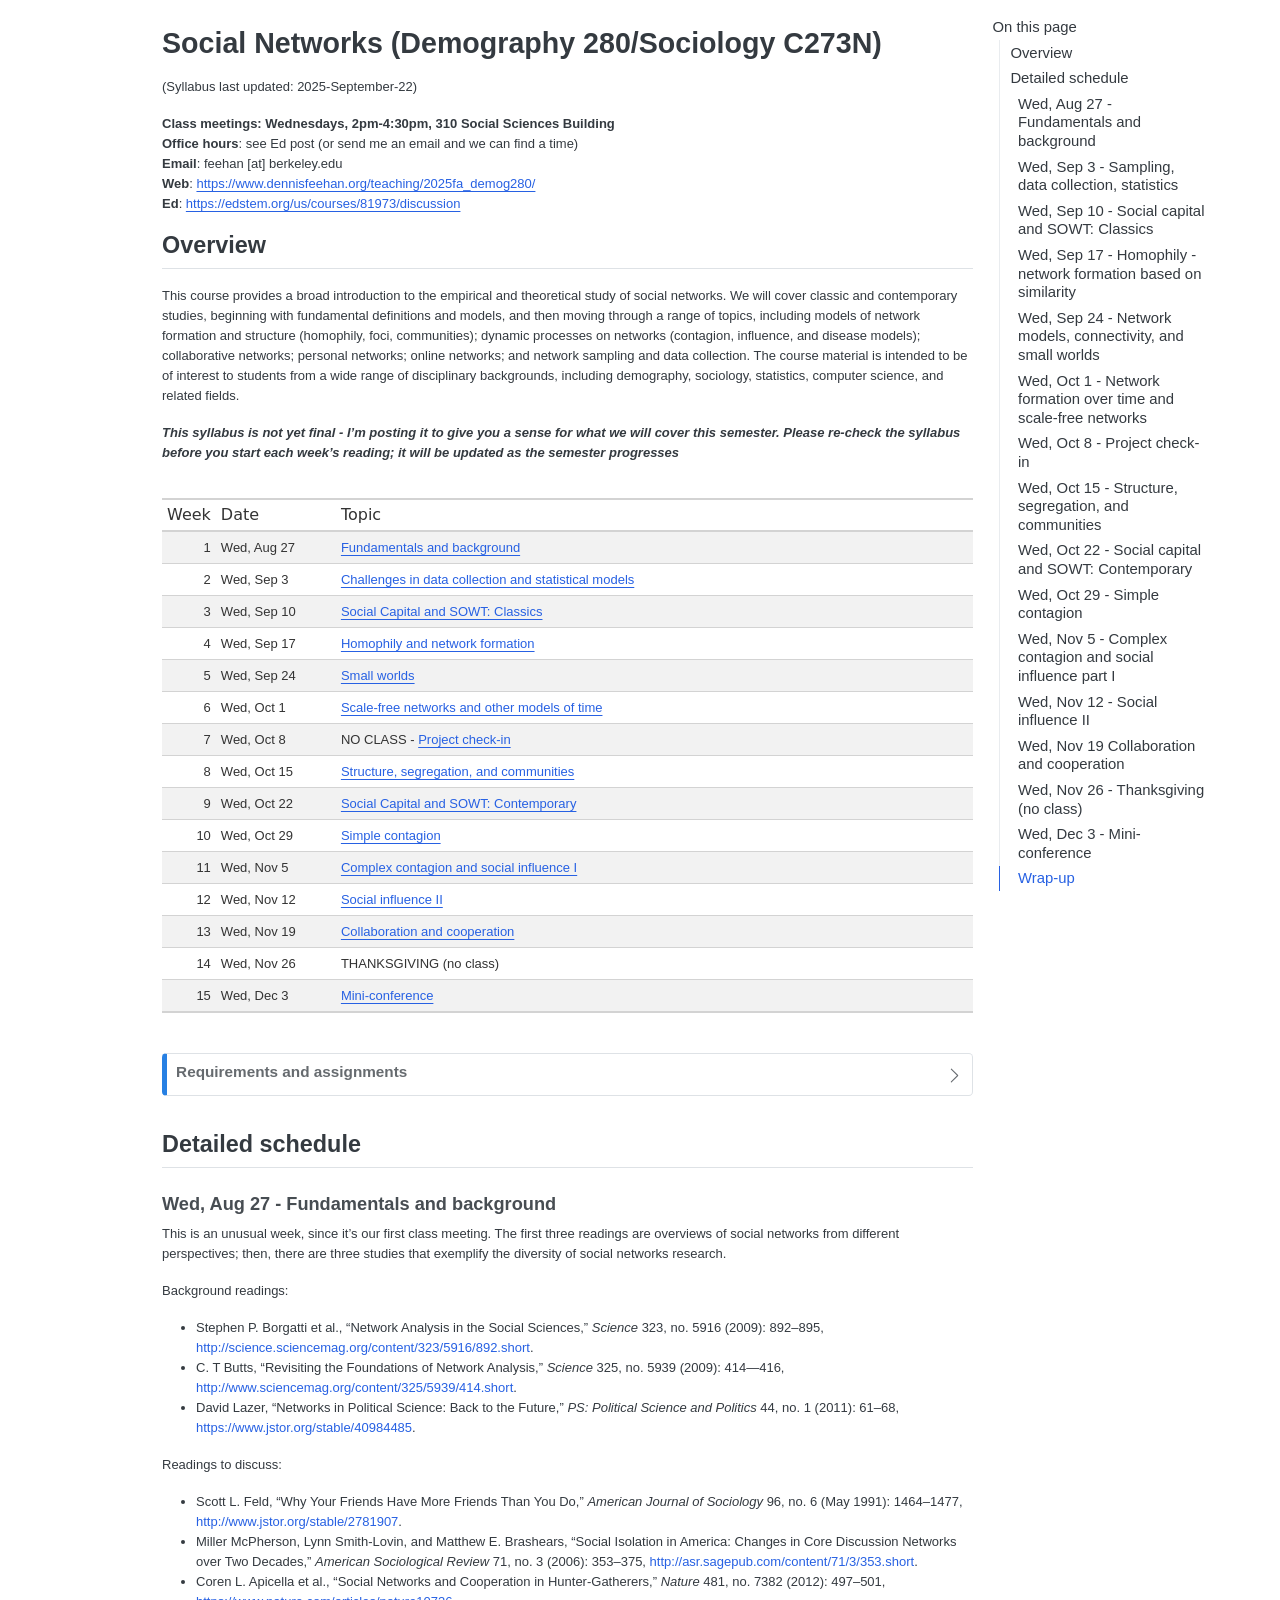
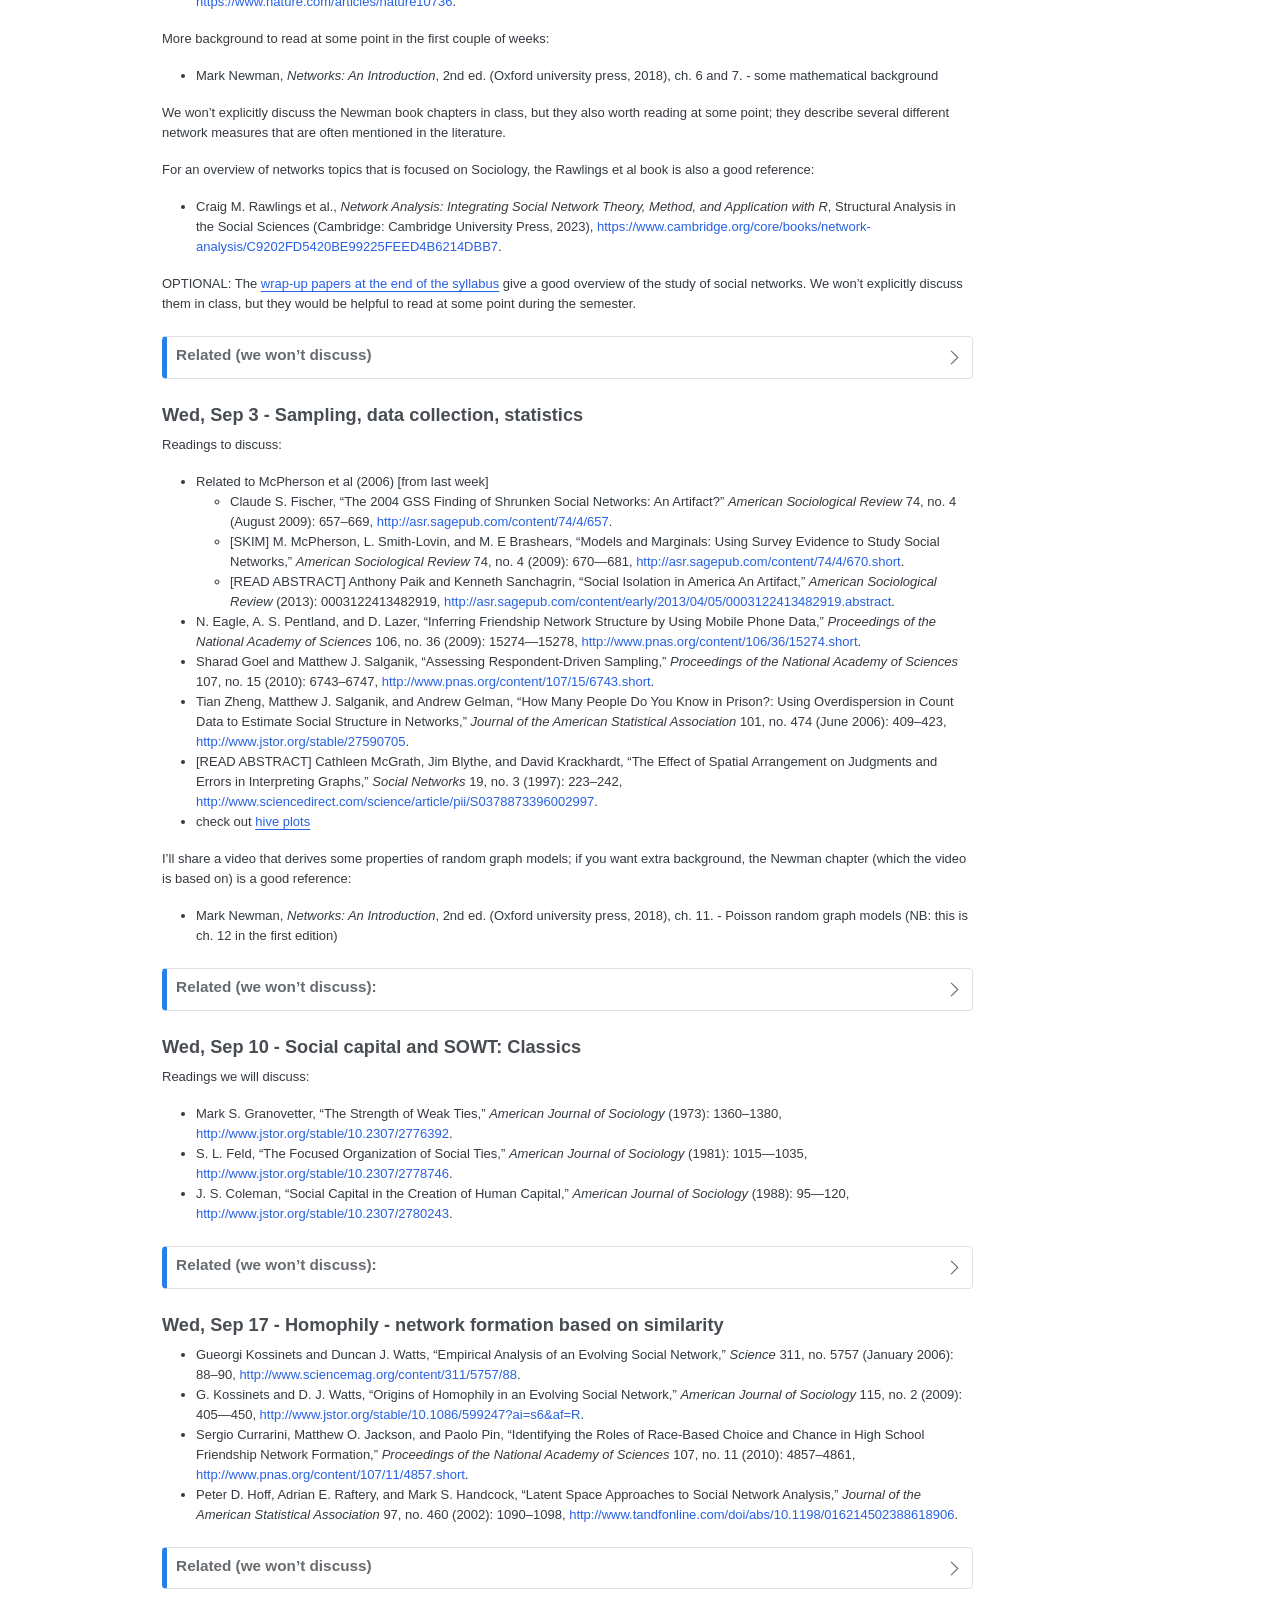
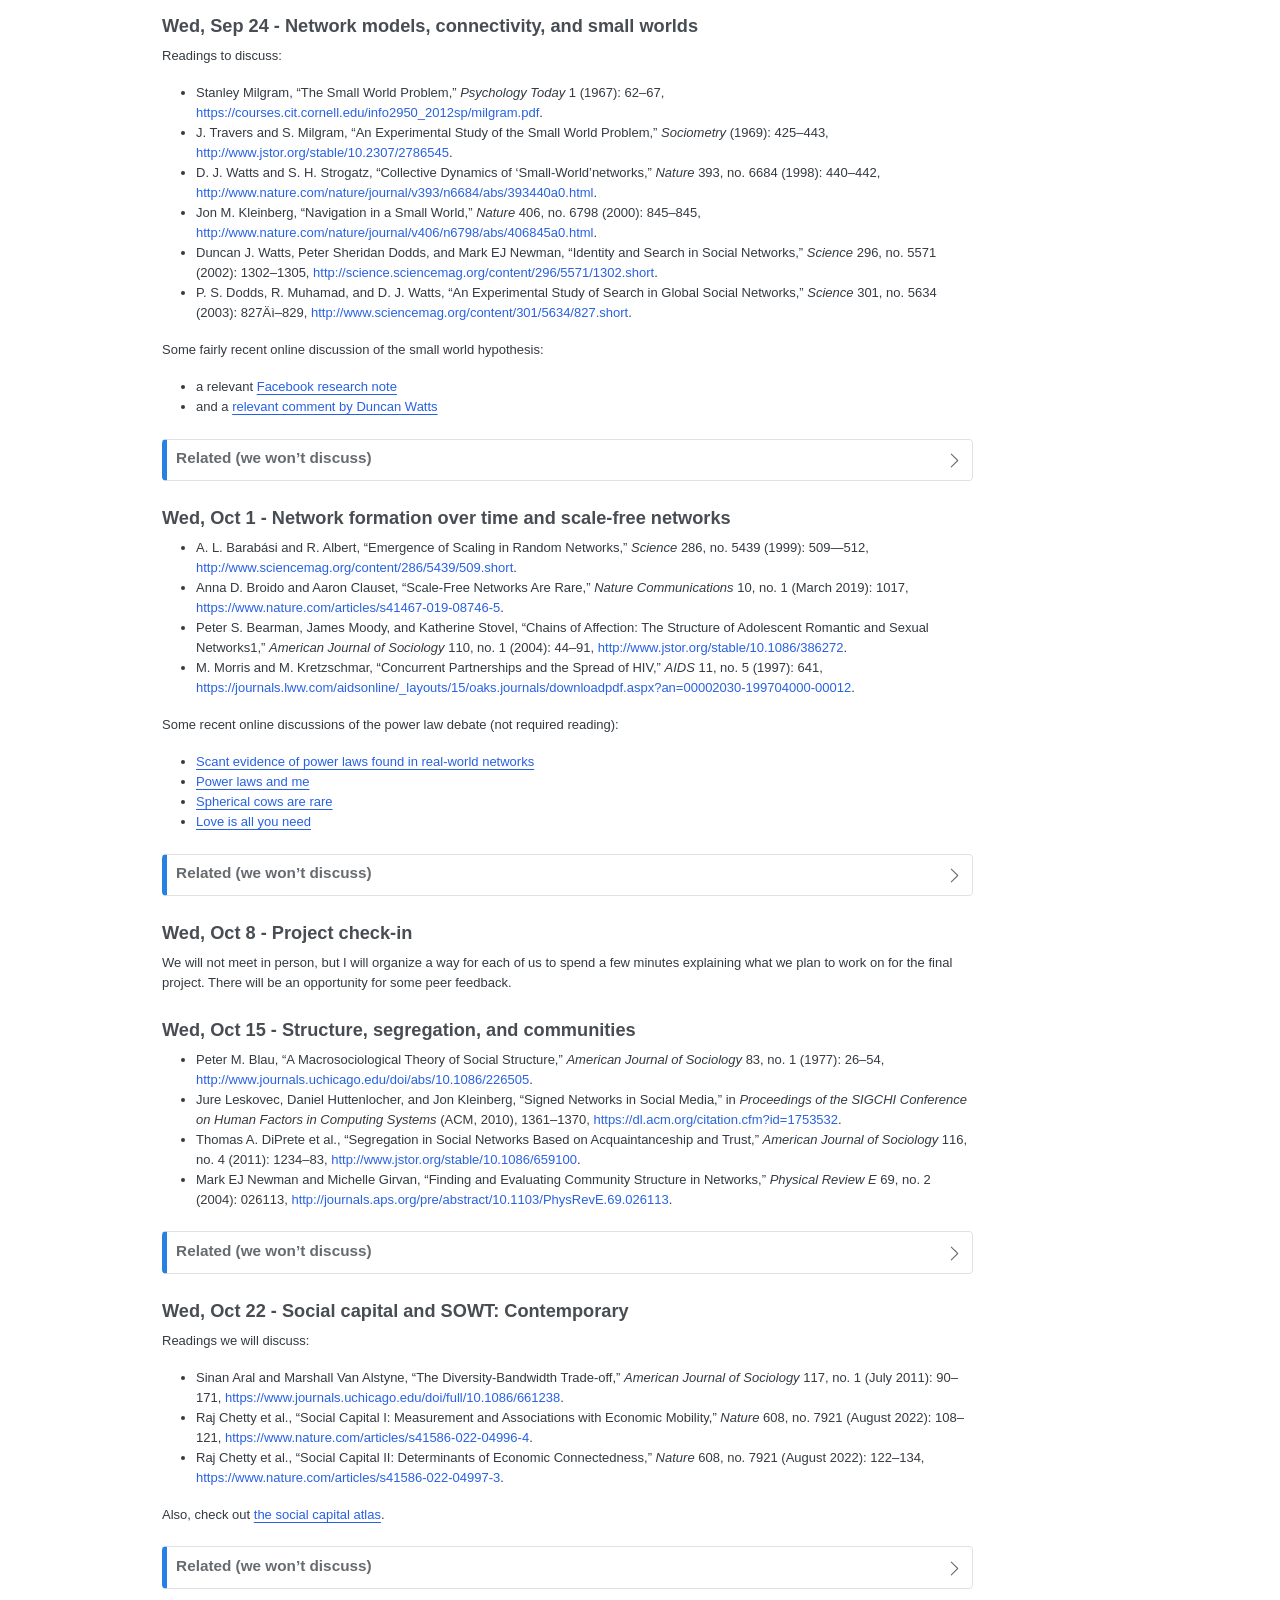
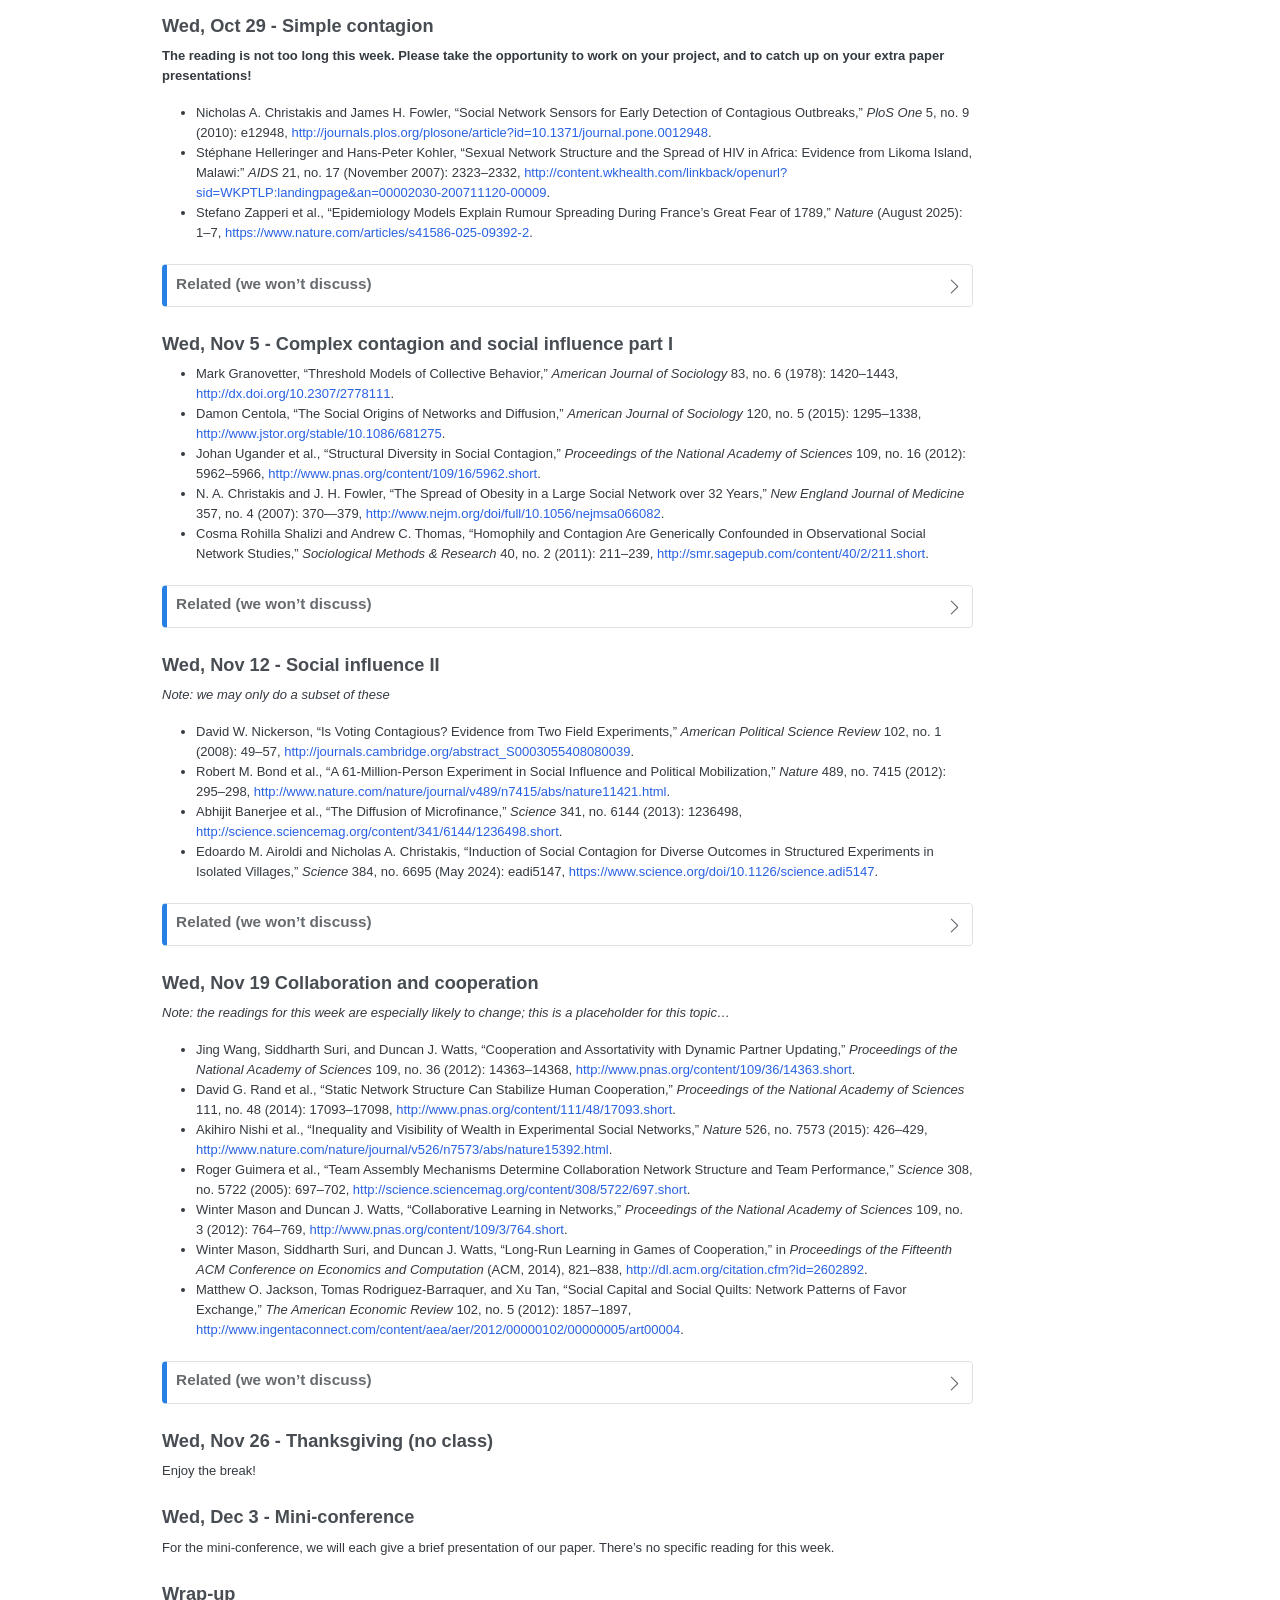
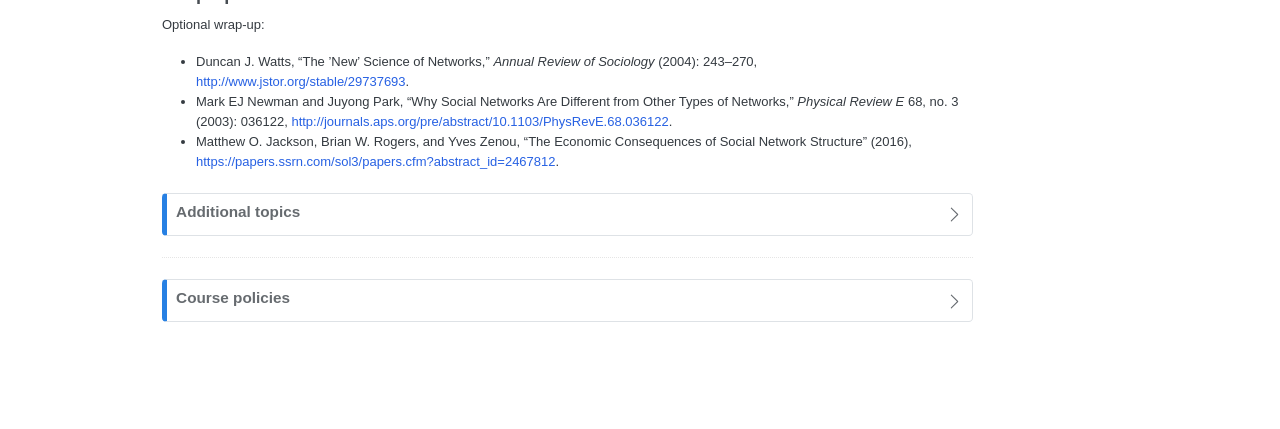
==== commit 95cc5ab6: "update readings" ====
--- a/docs/index.html
+++ b/docs/index.html
@@ -152,23 +152,23 @@
 <p><strong><em>This syllabus is not yet final - I’m posting it to give you a sense for what we will cover this semester. Please re-check the syllabus before you start each week’s reading; it will be updated as the semester progresses</em></strong></p>
 <div class="cell">
 <div class="cell-output-display">
-<div id="bqztjyohlj" style="padding-left:0px;padding-right:0px;padding-top:10px;padding-bottom:10px;overflow-x:auto;overflow-y:auto;width:auto;height:auto;">
-<style>#bqztjyohlj table {
+<div id="rvhvhbqsbt" style="padding-left:0px;padding-right:0px;padding-top:10px;padding-bottom:10px;overflow-x:auto;overflow-y:auto;width:auto;height:auto;">
+<style>#rvhvhbqsbt table {
   font-family: system-ui, 'Segoe UI', Roboto, Helvetica, Arial, sans-serif, 'Apple Color Emoji', 'Segoe UI Emoji', 'Segoe UI Symbol', 'Noto Color Emoji';
   -webkit-font-smoothing: antialiased;
   -moz-osx-font-smoothing: grayscale;
 }
 
-#bqztjyohlj thead, #bqztjyohlj tbody, #bqztjyohlj tfoot, #bqztjyohlj tr, #bqztjyohlj td, #bqztjyohlj th {
+#rvhvhbqsbt thead, #rvhvhbqsbt tbody, #rvhvhbqsbt tfoot, #rvhvhbqsbt tr, #rvhvhbqsbt td, #rvhvhbqsbt th {
   border-style: none;
 }
 
-#bqztjyohlj p {
+#rvhvhbqsbt p {
   margin: 0;
   padding: 0;
 }
 
-#bqztjyohlj .gt_table {
+#rvhvhbqsbt .gt_table {
   display: table;
   border-collapse: collapse;
   line-height: normal;
@@ -194,12 +194,12 @@
   border-left-color: #D3D3D3;
 }
 
-#bqztjyohlj .gt_caption {
+#rvhvhbqsbt .gt_caption {
   padding-top: 4px;
   padding-bottom: 4px;
 }
 
-#bqztjyohlj .gt_title {
+#rvhvhbqsbt .gt_title {
   color: #333333;
   font-size: 125%;
   font-weight: initial;
@@ -211,7 +211,7 @@
   border-bottom-width: 0;
 }
 
-#bqztjyohlj .gt_subtitle {
+#rvhvhbqsbt .gt_subtitle {
   color: #333333;
   font-size: 85%;
   font-weight: initial;
@@ -223,7 +223,7 @@
   border-top-width: 0;
 }
 
-#bqztjyohlj .gt_heading {
+#rvhvhbqsbt .gt_heading {
   background-color: #FFFFFF;
   text-align: center;
   border-bottom-color: #FFFFFF;
@@ -235,13 +235,13 @@
   border-right-color: #D3D3D3;
 }
 
-#bqztjyohlj .gt_bottom_border {
+#rvhvhbqsbt .gt_bottom_border {
   border-bottom-style: solid;
   border-bottom-width: 2px;
   border-bottom-color: #D3D3D3;
 }
 
-#bqztjyohlj .gt_col_headings {
+#rvhvhbqsbt .gt_col_headings {
   border-top-style: solid;
   border-top-width: 2px;
   border-top-color: #D3D3D3;
@@ -256,7 +256,7 @@
   border-right-color: #D3D3D3;
 }
 
-#bqztjyohlj .gt_col_heading {
+#rvhvhbqsbt .gt_col_heading {
   color: #333333;
   background-color: #FFFFFF;
   font-size: 100%;
@@ -276,7 +276,7 @@
   overflow-x: hidden;
 }
 
-#bqztjyohlj .gt_column_spanner_outer {
+#rvhvhbqsbt .gt_column_spanner_outer {
   color: #333333;
   background-color: #FFFFFF;
   font-size: 100%;
@@ -288,15 +288,15 @@
   padding-right: 4px;
 }
 
-#bqztjyohlj .gt_column_spanner_outer:first-child {
+#rvhvhbqsbt .gt_column_spanner_outer:first-child {
   padding-left: 0;
 }
 
-#bqztjyohlj .gt_column_spanner_outer:last-child {
+#rvhvhbqsbt .gt_column_spanner_outer:last-child {
   padding-right: 0;
 }
 
-#bqztjyohlj .gt_column_spanner {
+#rvhvhbqsbt .gt_column_spanner {
   border-bottom-style: solid;
   border-bottom-width: 2px;
   border-bottom-color: #D3D3D3;
@@ -308,11 +308,11 @@
   width: 100%;
 }
 
-#bqztjyohlj .gt_spanner_row {
+#rvhvhbqsbt .gt_spanner_row {
   border-bottom-style: hidden;
 }
 
-#bqztjyohlj .gt_group_heading {
+#rvhvhbqsbt .gt_group_heading {
   padding-top: 8px;
   padding-bottom: 8px;
   padding-left: 5px;
@@ -338,7 +338,7 @@
   text-align: left;
 }
 
-#bqztjyohlj .gt_empty_group_heading {
+#rvhvhbqsbt .gt_empty_group_heading {
   padding: 0.5px;
   color: #333333;
   background-color: #FFFFFF;
@@ -353,15 +353,15 @@
   vertical-align: middle;
 }
 
-#bqztjyohlj .gt_from_md > :first-child {
+#rvhvhbqsbt .gt_from_md > :first-child {
   margin-top: 0;
 }
 
-#bqztjyohlj .gt_from_md > :last-child {
+#rvhvhbqsbt .gt_from_md > :last-child {
   margin-bottom: 0;
 }
 
-#bqztjyohlj .gt_row {
+#rvhvhbqsbt .gt_row {
   padding-top: 8px;
   padding-bottom: 8px;
   padding-left: 5px;
@@ -380,7 +380,7 @@
   overflow-x: hidden;
 }
 
-#bqztjyohlj .gt_stub {
+#rvhvhbqsbt .gt_stub {
   color: #333333;
   background-color: #FFFFFF;
   font-size: 100%;
@@ -393,7 +393,7 @@
   padding-right: 5px;
 }
 
-#bqztjyohlj .gt_stub_row_group {
+#rvhvhbqsbt .gt_stub_row_group {
   color: #333333;
   background-color: #FFFFFF;
   font-size: 100%;
@@ -407,15 +407,15 @@
   vertical-align: top;
 }
 
-#bqztjyohlj .gt_row_group_first td {
+#rvhvhbqsbt .gt_row_group_first td {
   border-top-width: 2px;
 }
 
-#bqztjyohlj .gt_row_group_first th {
+#rvhvhbqsbt .gt_row_group_first th {
   border-top-width: 2px;
 }
 
-#bqztjyohlj .gt_summary_row {
+#rvhvhbqsbt .gt_summary_row {
   color: #333333;
   background-color: #FFFFFF;
   text-transform: inherit;
@@ -425,16 +425,16 @@
   padding-right: 5px;
 }
 
-#bqztjyohlj .gt_first_summary_row {
+#rvhvhbqsbt .gt_first_summary_row {
   border-top-style: solid;
   border-top-color: #D3D3D3;
 }
 
-#bqztjyohlj .gt_first_summary_row.thick {
+#rvhvhbqsbt .gt_first_summary_row.thick {
   border-top-width: 2px;
 }
 
-#bqztjyohlj .gt_last_summary_row {
+#rvhvhbqsbt .gt_last_summary_row {
   padding-top: 8px;
   padding-bottom: 8px;
   padding-left: 5px;
@@ -444,7 +444,7 @@
   border-bottom-color: #D3D3D3;
 }
 
-#bqztjyohlj .gt_grand_summary_row {
+#rvhvhbqsbt .gt_grand_summary_row {
   color: #333333;
   background-color: #FFFFFF;
   text-transform: inherit;
@@ -454,7 +454,7 @@
   padding-right: 5px;
 }
 
-#bqztjyohlj .gt_first_grand_summary_row {
+#rvhvhbqsbt .gt_first_grand_summary_row {
   padding-top: 8px;
   padding-bottom: 8px;
   padding-left: 5px;
@@ -464,7 +464,7 @@
   border-top-color: #D3D3D3;
 }
 
-#bqztjyohlj .gt_last_grand_summary_row_top {
+#rvhvhbqsbt .gt_last_grand_summary_row_top {
   padding-top: 8px;
   padding-bottom: 8px;
   padding-left: 5px;
@@ -474,11 +474,11 @@
   border-bottom-color: #D3D3D3;
 }
 
-#bqztjyohlj .gt_striped {
+#rvhvhbqsbt .gt_striped {
   background-color: rgba(128, 128, 128, 0.05);
 }
 
-#bqztjyohlj .gt_table_body {
+#rvhvhbqsbt .gt_table_body {
   border-top-style: solid;
   border-top-width: 2px;
   border-top-color: #D3D3D3;
@@ -487,7 +487,7 @@
   border-bottom-color: #D3D3D3;
 }
 
-#bqztjyohlj .gt_footnotes {
+#rvhvhbqsbt .gt_footnotes {
   color: #333333;
   background-color: #FFFFFF;
   border-bottom-style: none;
@@ -501,7 +501,7 @@
   border-right-color: #D3D3D3;
 }
 
-#bqztjyohlj .gt_footnote {
+#rvhvhbqsbt .gt_footnote {
   margin: 0px;
   font-size: 90%;
   padding-top: 4px;
@@ -510,7 +510,7 @@
   padding-right: 5px;
 }
 
-#bqztjyohlj .gt_sourcenotes {
+#rvhvhbqsbt .gt_sourcenotes {
   color: #333333;
   background-color: #FFFFFF;
   border-bottom-style: none;
@@ -524,7 +524,7 @@
   border-right-color: #D3D3D3;
 }
 
-#bqztjyohlj .gt_sourcenote {
+#rvhvhbqsbt .gt_sourcenote {
   font-size: 90%;
   padding-top: 4px;
   padding-bottom: 4px;
@@ -532,72 +532,72 @@
   padding-right: 5px;
 }
 
-#bqztjyohlj .gt_left {
+#rvhvhbqsbt .gt_left {
   text-align: left;
 }
 
-#bqztjyohlj .gt_center {
+#rvhvhbqsbt .gt_center {
   text-align: center;
 }
 
-#bqztjyohlj .gt_right {
+#rvhvhbqsbt .gt_right {
   text-align: right;
   font-variant-numeric: tabular-nums;
 }
 
-#bqztjyohlj .gt_font_normal {
+#rvhvhbqsbt .gt_font_normal {
   font-weight: normal;
 }
 
-#bqztjyohlj .gt_font_bold {
+#rvhvhbqsbt .gt_font_bold {
   font-weight: bold;
 }
 
-#bqztjyohlj .gt_font_italic {
+#rvhvhbqsbt .gt_font_italic {
   font-style: italic;
 }
 
-#bqztjyohlj .gt_super {
+#rvhvhbqsbt .gt_super {
   font-size: 65%;
 }
 
-#bqztjyohlj .gt_footnote_marks {
+#rvhvhbqsbt .gt_footnote_marks {
   font-size: 75%;
   vertical-align: 0.4em;
   position: initial;
 }
 
-#bqztjyohlj .gt_asterisk {
+#rvhvhbqsbt .gt_asterisk {
   font-size: 100%;
   vertical-align: 0;
 }
 
-#bqztjyohlj .gt_indent_1 {
+#rvhvhbqsbt .gt_indent_1 {
   text-indent: 5px;
 }
 
-#bqztjyohlj .gt_indent_2 {
+#rvhvhbqsbt .gt_indent_2 {
   text-indent: 10px;
 }
 
-#bqztjyohlj .gt_indent_3 {
+#rvhvhbqsbt .gt_indent_3 {
   text-indent: 15px;
 }
 
-#bqztjyohlj .gt_indent_4 {
+#rvhvhbqsbt .gt_indent_4 {
   text-indent: 20px;
 }
 
-#bqztjyohlj .gt_indent_5 {
+#rvhvhbqsbt .gt_indent_5 {
   text-indent: 25px;
 }
 
-#bqztjyohlj .katex-display {
+#rvhvhbqsbt .katex-display {
   display: inline-flex !important;
   margin-bottom: 0.75em !important;
 }
 
-#bqztjyohlj div.Reactable > div.rt-table > div.rt-thead > div.rt-tr.rt-tr-group-header > div.rt-th-group:after {
+#rvhvhbqsbt div.Reactable > div.rt-table > div.rt-thead > div.rt-tr.rt-tr-group-header > div.rt-th-group:after {
   height: 0px !important;
 }
 </style>
@@ -992,7 +992,7 @@
 <h3 class="anchored" data-anchor-id="sec:netform-time">Wed, Oct 1 - Network formation over time and scale-free networks</h3>
 <ul>
 <li><span class="citation" data-cites="barabasi_emergence_1999">A. L. Barabási and R. Albert, <span>“Emergence of Scaling in Random Networks,”</span> <em>Science</em> 286, no. 5439 (1999): 509—512, <a href="http://www.sciencemag.org/content/286/5439/509.short" role="doc-biblioref">http://www.sciencemag.org/content/286/5439/509.short</a>.</span></li>
-<li><span class="citation" data-cites="broido_scale-free_2018">Anna D. Broido and Aaron Clauset, <span>“Scale-Free Networks Are Rare,”</span> <em>arXiv:1801.03400 [Physics, q-Bio, Stat]</em> (January 2018), <a href="http://arxiv.org/abs/1801.03400" role="doc-biblioref">http://arxiv.org/abs/1801.03400</a>.</span></li>
+<li><span class="citation" data-cites="broido_scale-free_2019">Anna D. Broido and Aaron Clauset, <span>“Scale-Free Networks Are Rare,”</span> <em>Nature Communications</em> 10, no. 1 (March 2019): 1017, <a href="https://www.nature.com/articles/s41467-019-08746-5" role="doc-biblioref">https://www.nature.com/articles/s41467-019-08746-5</a>.</span></li>
 <li><span class="citation" data-cites="bearman_chains_2004">Peter S. Bearman, James Moody, and Katherine Stovel, <span>“Chains of Affection: <span>The</span> Structure of Adolescent Romantic and Sexual Networks1,”</span> <em>American Journal of Sociology</em> 110, no. 1 (2004): 44–91, <a href="http://www.jstor.org/stable/10.1086/386272" role="doc-biblioref">http://www.jstor.org/stable/10.1086/386272</a>.</span></li>
 <li><span class="citation" data-cites="morris_concurrent_1997">M. Morris and M. Kretzschmar, <span>“Concurrent Partnerships and the Spread of <span>HIV</span>,”</span> <em>AIDS</em> 11, no. 5 (1997): 641, <a href="https://journals.lww.com/aidsonline/_layouts/15/oaks.journals/downloadpdf.aspx?an=00002030-199704000-00012" role="doc-biblioref">https://journals.lww.com/aidsonline/_layouts/15/oaks.journals/downloadpdf.aspx?an=00002030-199704000-00012</a>.</span></li>
 </ul>
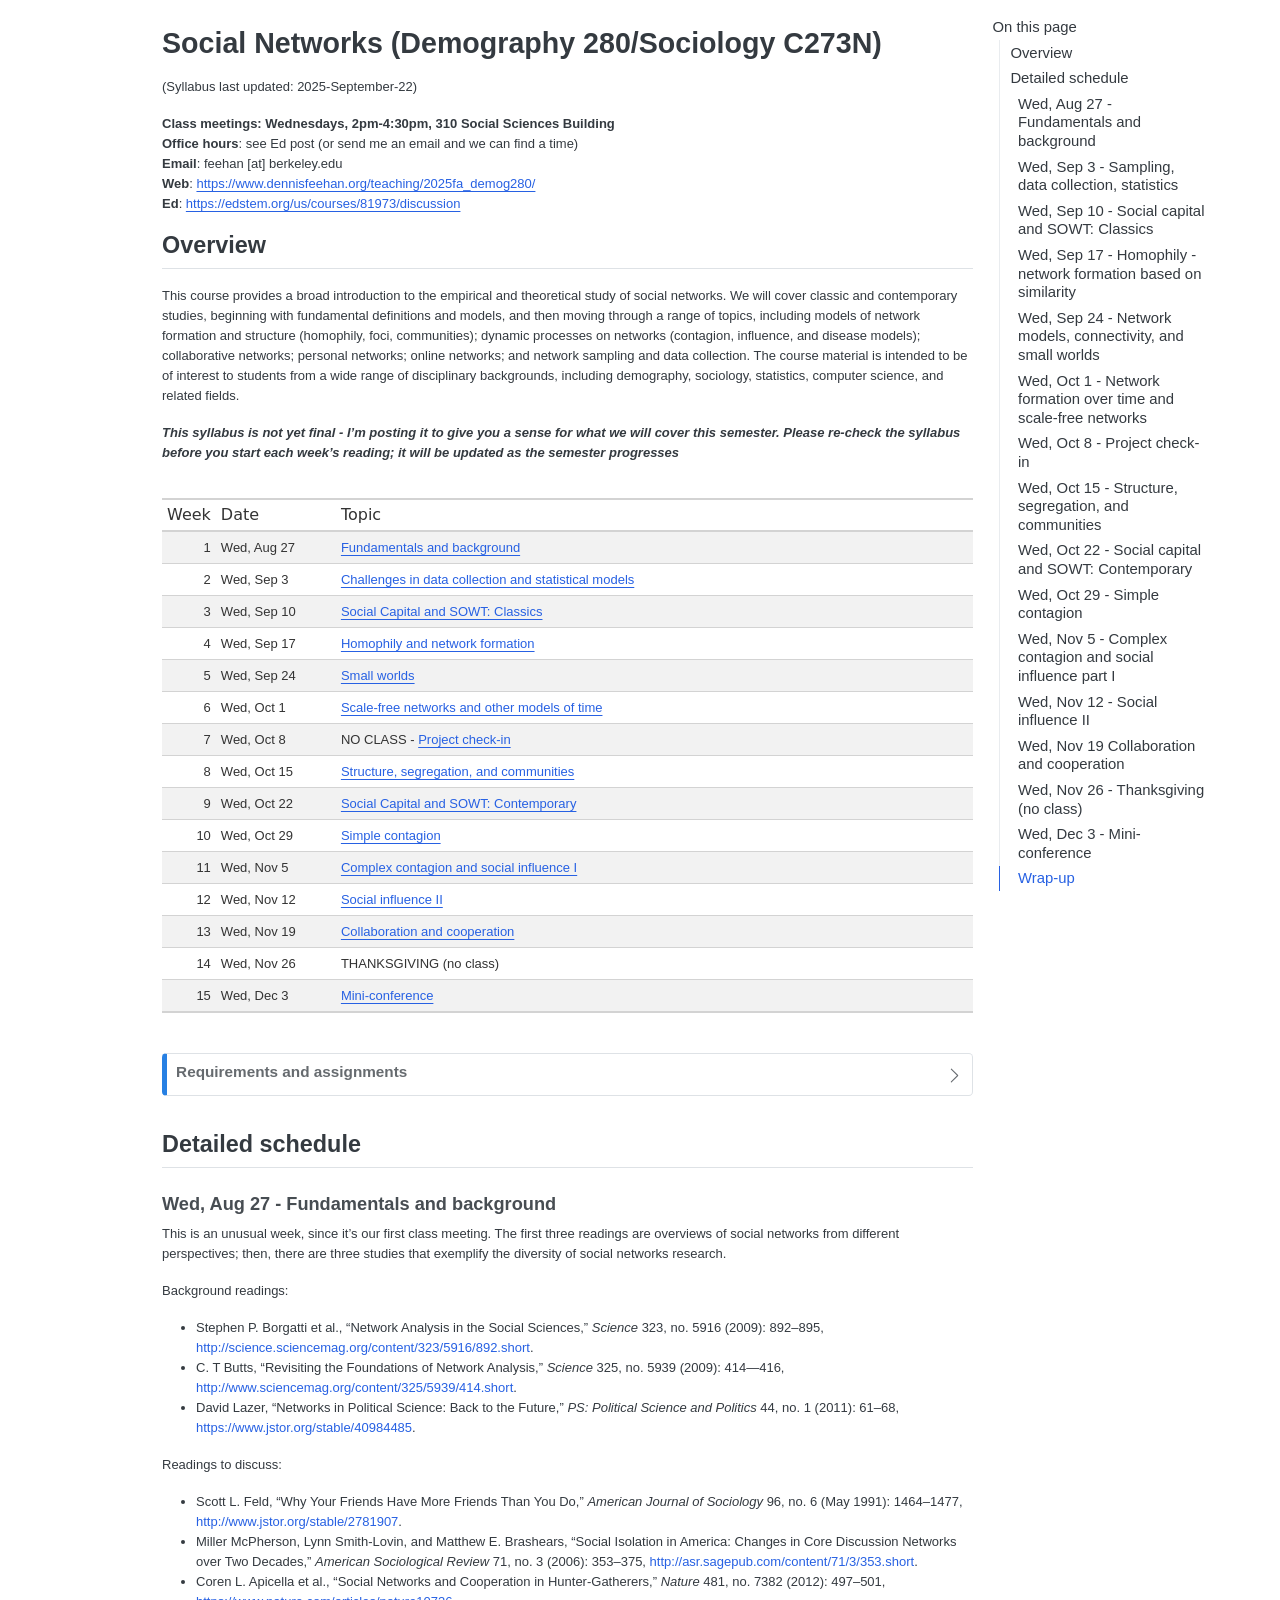
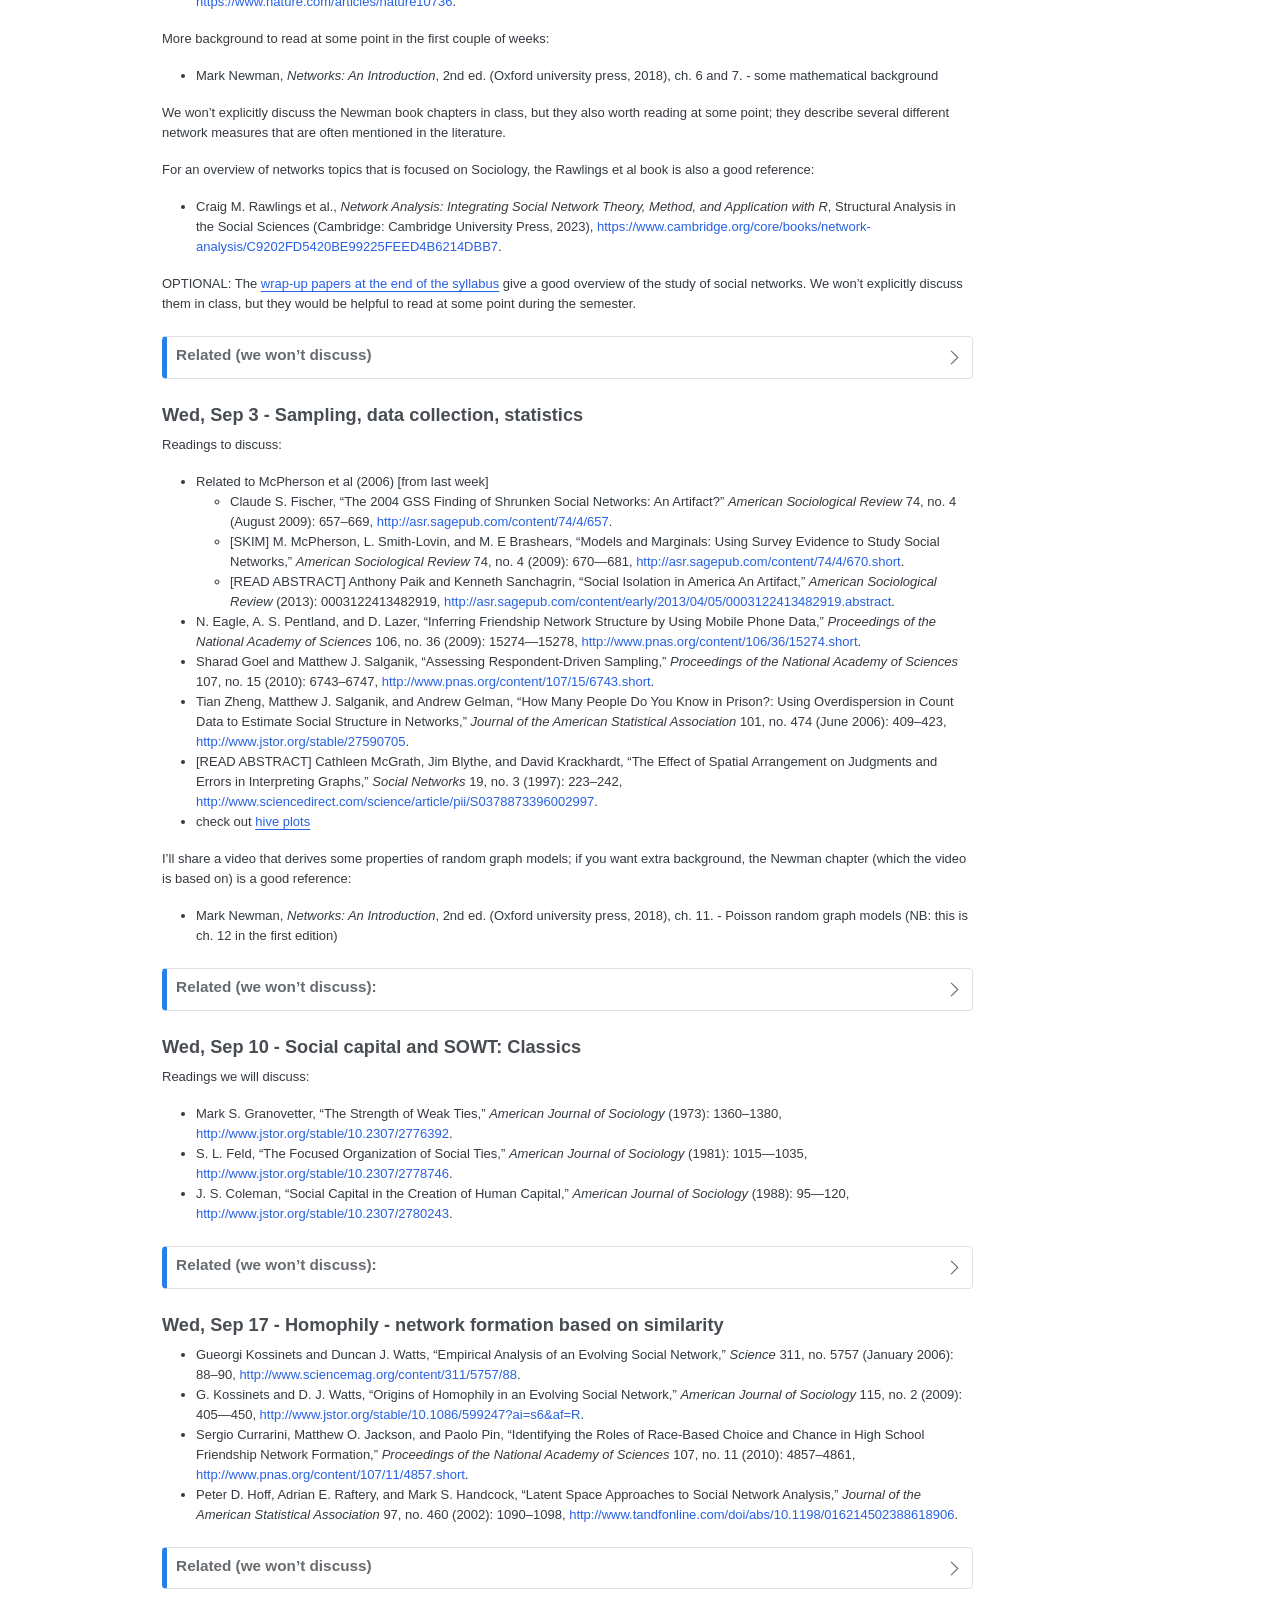
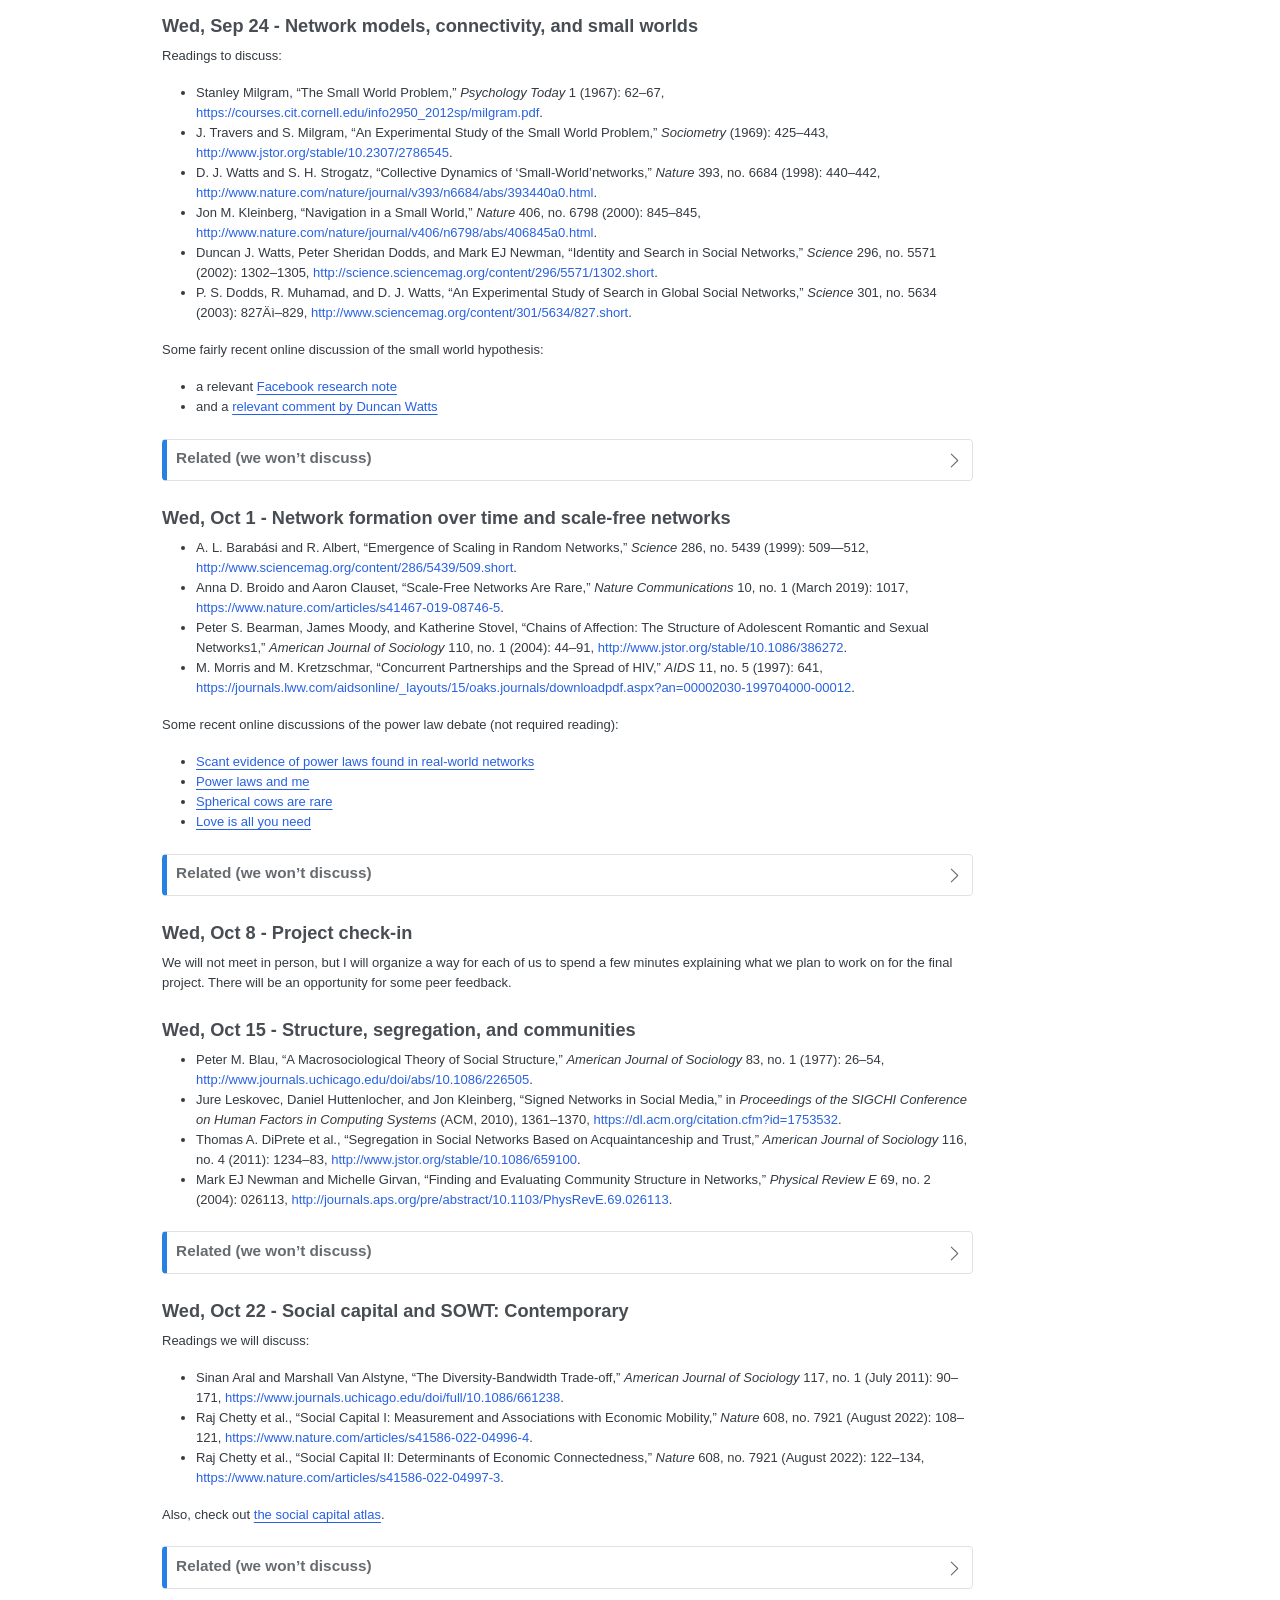
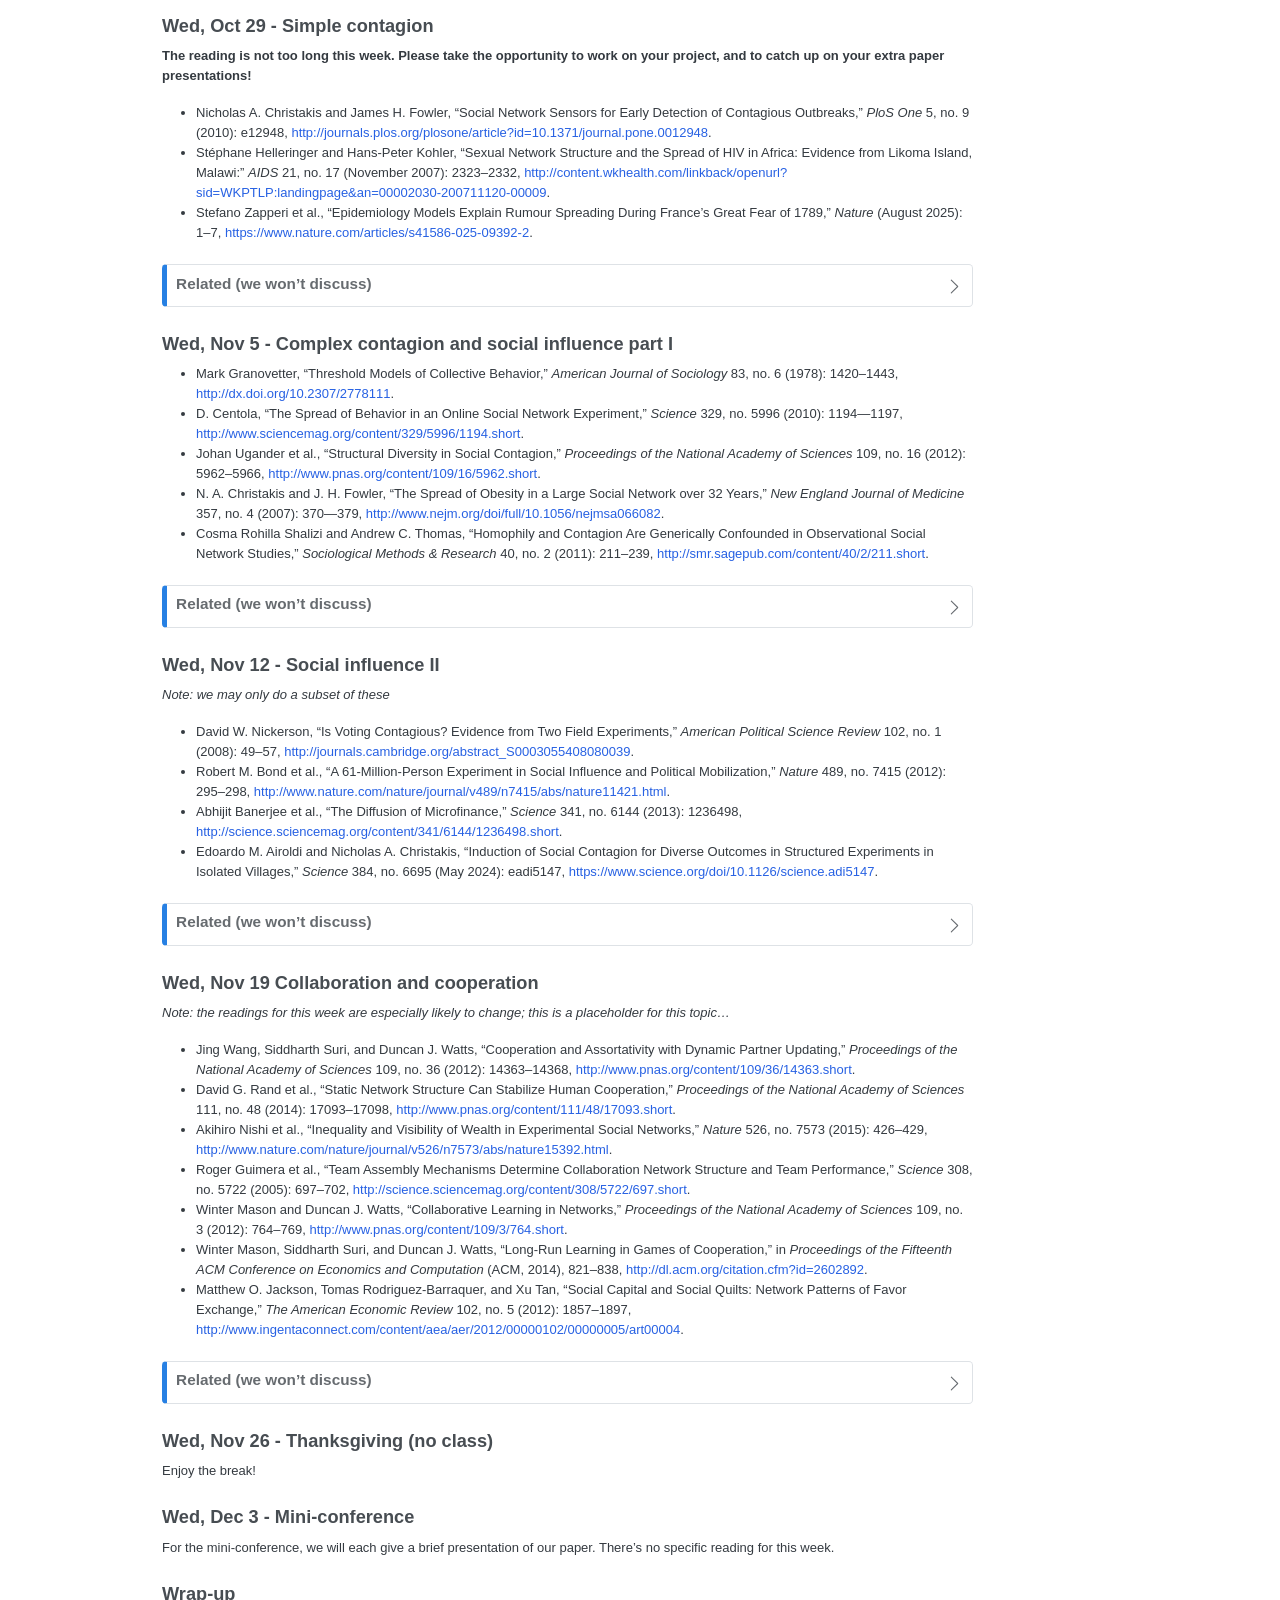
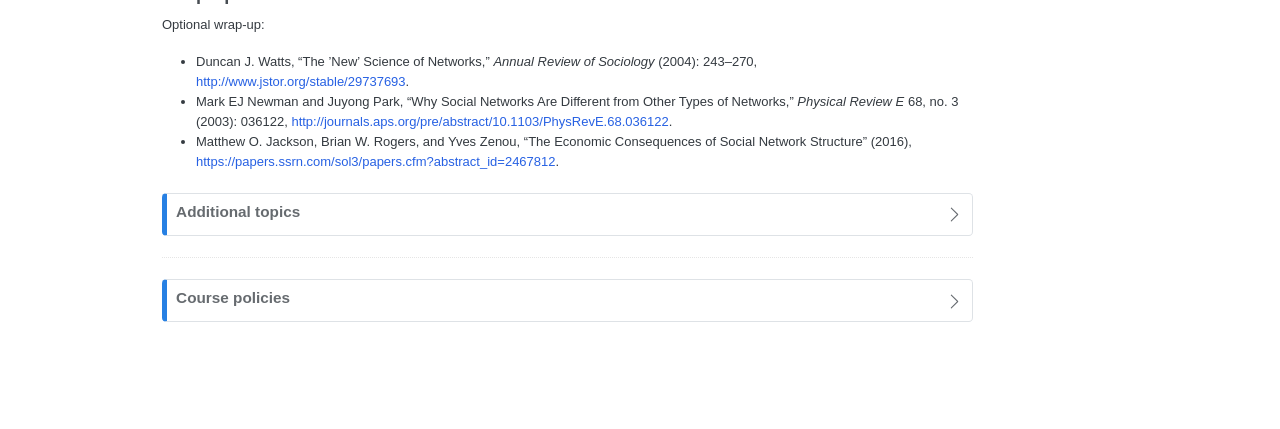
==== commit 44d92bce: "update" ====
--- a/docs/index.html
+++ b/docs/index.html
@@ -152,23 +152,23 @@
 <p><strong><em>This syllabus is not yet final - I’m posting it to give you a sense for what we will cover this semester. Please re-check the syllabus before you start each week’s reading; it will be updated as the semester progresses</em></strong></p>
 <div class="cell">
 <div class="cell-output-display">
-<div id="rvhvhbqsbt" style="padding-left:0px;padding-right:0px;padding-top:10px;padding-bottom:10px;overflow-x:auto;overflow-y:auto;width:auto;height:auto;">
-<style>#rvhvhbqsbt table {
+<div id="dyfryqzitb" style="padding-left:0px;padding-right:0px;padding-top:10px;padding-bottom:10px;overflow-x:auto;overflow-y:auto;width:auto;height:auto;">
+<style>#dyfryqzitb table {
   font-family: system-ui, 'Segoe UI', Roboto, Helvetica, Arial, sans-serif, 'Apple Color Emoji', 'Segoe UI Emoji', 'Segoe UI Symbol', 'Noto Color Emoji';
   -webkit-font-smoothing: antialiased;
   -moz-osx-font-smoothing: grayscale;
 }
 
-#rvhvhbqsbt thead, #rvhvhbqsbt tbody, #rvhvhbqsbt tfoot, #rvhvhbqsbt tr, #rvhvhbqsbt td, #rvhvhbqsbt th {
+#dyfryqzitb thead, #dyfryqzitb tbody, #dyfryqzitb tfoot, #dyfryqzitb tr, #dyfryqzitb td, #dyfryqzitb th {
   border-style: none;
 }
 
-#rvhvhbqsbt p {
+#dyfryqzitb p {
   margin: 0;
   padding: 0;
 }
 
-#rvhvhbqsbt .gt_table {
+#dyfryqzitb .gt_table {
   display: table;
   border-collapse: collapse;
   line-height: normal;
@@ -194,12 +194,12 @@
   border-left-color: #D3D3D3;
 }
 
-#rvhvhbqsbt .gt_caption {
+#dyfryqzitb .gt_caption {
   padding-top: 4px;
   padding-bottom: 4px;
 }
 
-#rvhvhbqsbt .gt_title {
+#dyfryqzitb .gt_title {
   color: #333333;
   font-size: 125%;
   font-weight: initial;
@@ -211,7 +211,7 @@
   border-bottom-width: 0;
 }
 
-#rvhvhbqsbt .gt_subtitle {
+#dyfryqzitb .gt_subtitle {
   color: #333333;
   font-size: 85%;
   font-weight: initial;
@@ -223,7 +223,7 @@
   border-top-width: 0;
 }
 
-#rvhvhbqsbt .gt_heading {
+#dyfryqzitb .gt_heading {
   background-color: #FFFFFF;
   text-align: center;
   border-bottom-color: #FFFFFF;
@@ -235,13 +235,13 @@
   border-right-color: #D3D3D3;
 }
 
-#rvhvhbqsbt .gt_bottom_border {
+#dyfryqzitb .gt_bottom_border {
   border-bottom-style: solid;
   border-bottom-width: 2px;
   border-bottom-color: #D3D3D3;
 }
 
-#rvhvhbqsbt .gt_col_headings {
+#dyfryqzitb .gt_col_headings {
   border-top-style: solid;
   border-top-width: 2px;
   border-top-color: #D3D3D3;
@@ -256,7 +256,7 @@
   border-right-color: #D3D3D3;
 }
 
-#rvhvhbqsbt .gt_col_heading {
+#dyfryqzitb .gt_col_heading {
   color: #333333;
   background-color: #FFFFFF;
   font-size: 100%;
@@ -276,7 +276,7 @@
   overflow-x: hidden;
 }
 
-#rvhvhbqsbt .gt_column_spanner_outer {
+#dyfryqzitb .gt_column_spanner_outer {
   color: #333333;
   background-color: #FFFFFF;
   font-size: 100%;
@@ -288,15 +288,15 @@
   padding-right: 4px;
 }
 
-#rvhvhbqsbt .gt_column_spanner_outer:first-child {
+#dyfryqzitb .gt_column_spanner_outer:first-child {
   padding-left: 0;
 }
 
-#rvhvhbqsbt .gt_column_spanner_outer:last-child {
+#dyfryqzitb .gt_column_spanner_outer:last-child {
   padding-right: 0;
 }
 
-#rvhvhbqsbt .gt_column_spanner {
+#dyfryqzitb .gt_column_spanner {
   border-bottom-style: solid;
   border-bottom-width: 2px;
   border-bottom-color: #D3D3D3;
@@ -308,11 +308,11 @@
   width: 100%;
 }
 
-#rvhvhbqsbt .gt_spanner_row {
+#dyfryqzitb .gt_spanner_row {
   border-bottom-style: hidden;
 }
 
-#rvhvhbqsbt .gt_group_heading {
+#dyfryqzitb .gt_group_heading {
   padding-top: 8px;
   padding-bottom: 8px;
   padding-left: 5px;
@@ -338,7 +338,7 @@
   text-align: left;
 }
 
-#rvhvhbqsbt .gt_empty_group_heading {
+#dyfryqzitb .gt_empty_group_heading {
   padding: 0.5px;
   color: #333333;
   background-color: #FFFFFF;
@@ -353,15 +353,15 @@
   vertical-align: middle;
 }
 
-#rvhvhbqsbt .gt_from_md > :first-child {
+#dyfryqzitb .gt_from_md > :first-child {
   margin-top: 0;
 }
 
-#rvhvhbqsbt .gt_from_md > :last-child {
+#dyfryqzitb .gt_from_md > :last-child {
   margin-bottom: 0;
 }
 
-#rvhvhbqsbt .gt_row {
+#dyfryqzitb .gt_row {
   padding-top: 8px;
   padding-bottom: 8px;
   padding-left: 5px;
@@ -380,7 +380,7 @@
   overflow-x: hidden;
 }
 
-#rvhvhbqsbt .gt_stub {
+#dyfryqzitb .gt_stub {
   color: #333333;
   background-color: #FFFFFF;
   font-size: 100%;
@@ -393,7 +393,7 @@
   padding-right: 5px;
 }
 
-#rvhvhbqsbt .gt_stub_row_group {
+#dyfryqzitb .gt_stub_row_group {
   color: #333333;
   background-color: #FFFFFF;
   font-size: 100%;
@@ -407,15 +407,15 @@
   vertical-align: top;
 }
 
-#rvhvhbqsbt .gt_row_group_first td {
+#dyfryqzitb .gt_row_group_first td {
   border-top-width: 2px;
 }
 
-#rvhvhbqsbt .gt_row_group_first th {
+#dyfryqzitb .gt_row_group_first th {
   border-top-width: 2px;
 }
 
-#rvhvhbqsbt .gt_summary_row {
+#dyfryqzitb .gt_summary_row {
   color: #333333;
   background-color: #FFFFFF;
   text-transform: inherit;
@@ -425,16 +425,16 @@
   padding-right: 5px;
 }
 
-#rvhvhbqsbt .gt_first_summary_row {
+#dyfryqzitb .gt_first_summary_row {
   border-top-style: solid;
   border-top-color: #D3D3D3;
 }
 
-#rvhvhbqsbt .gt_first_summary_row.thick {
+#dyfryqzitb .gt_first_summary_row.thick {
   border-top-width: 2px;
 }
 
-#rvhvhbqsbt .gt_last_summary_row {
+#dyfryqzitb .gt_last_summary_row {
   padding-top: 8px;
   padding-bottom: 8px;
   padding-left: 5px;
@@ -444,7 +444,7 @@
   border-bottom-color: #D3D3D3;
 }
 
-#rvhvhbqsbt .gt_grand_summary_row {
+#dyfryqzitb .gt_grand_summary_row {
   color: #333333;
   background-color: #FFFFFF;
   text-transform: inherit;
@@ -454,7 +454,7 @@
   padding-right: 5px;
 }
 
-#rvhvhbqsbt .gt_first_grand_summary_row {
+#dyfryqzitb .gt_first_grand_summary_row {
   padding-top: 8px;
   padding-bottom: 8px;
   padding-left: 5px;
@@ -464,7 +464,7 @@
   border-top-color: #D3D3D3;
 }
 
-#rvhvhbqsbt .gt_last_grand_summary_row_top {
+#dyfryqzitb .gt_last_grand_summary_row_top {
   padding-top: 8px;
   padding-bottom: 8px;
   padding-left: 5px;
@@ -474,11 +474,11 @@
   border-bottom-color: #D3D3D3;
 }
 
-#rvhvhbqsbt .gt_striped {
+#dyfryqzitb .gt_striped {
   background-color: rgba(128, 128, 128, 0.05);
 }
 
-#rvhvhbqsbt .gt_table_body {
+#dyfryqzitb .gt_table_body {
   border-top-style: solid;
   border-top-width: 2px;
   border-top-color: #D3D3D3;
@@ -487,7 +487,7 @@
   border-bottom-color: #D3D3D3;
 }
 
-#rvhvhbqsbt .gt_footnotes {
+#dyfryqzitb .gt_footnotes {
   color: #333333;
   background-color: #FFFFFF;
   border-bottom-style: none;
@@ -501,7 +501,7 @@
   border-right-color: #D3D3D3;
 }
 
-#rvhvhbqsbt .gt_footnote {
+#dyfryqzitb .gt_footnote {
   margin: 0px;
   font-size: 90%;
   padding-top: 4px;
@@ -510,7 +510,7 @@
   padding-right: 5px;
 }
 
-#rvhvhbqsbt .gt_sourcenotes {
+#dyfryqzitb .gt_sourcenotes {
   color: #333333;
   background-color: #FFFFFF;
   border-bottom-style: none;
@@ -524,7 +524,7 @@
   border-right-color: #D3D3D3;
 }
 
-#rvhvhbqsbt .gt_sourcenote {
+#dyfryqzitb .gt_sourcenote {
   font-size: 90%;
   padding-top: 4px;
   padding-bottom: 4px;
@@ -532,72 +532,72 @@
   padding-right: 5px;
 }
 
-#rvhvhbqsbt .gt_left {
+#dyfryqzitb .gt_left {
   text-align: left;
 }
 
-#rvhvhbqsbt .gt_center {
+#dyfryqzitb .gt_center {
   text-align: center;
 }
 
-#rvhvhbqsbt .gt_right {
+#dyfryqzitb .gt_right {
   text-align: right;
   font-variant-numeric: tabular-nums;
 }
 
-#rvhvhbqsbt .gt_font_normal {
+#dyfryqzitb .gt_font_normal {
   font-weight: normal;
 }
 
-#rvhvhbqsbt .gt_font_bold {
+#dyfryqzitb .gt_font_bold {
   font-weight: bold;
 }
 
-#rvhvhbqsbt .gt_font_italic {
+#dyfryqzitb .gt_font_italic {
   font-style: italic;
 }
 
-#rvhvhbqsbt .gt_super {
+#dyfryqzitb .gt_super {
   font-size: 65%;
 }
 
-#rvhvhbqsbt .gt_footnote_marks {
+#dyfryqzitb .gt_footnote_marks {
   font-size: 75%;
   vertical-align: 0.4em;
   position: initial;
 }
 
-#rvhvhbqsbt .gt_asterisk {
+#dyfryqzitb .gt_asterisk {
   font-size: 100%;
   vertical-align: 0;
 }
 
-#rvhvhbqsbt .gt_indent_1 {
+#dyfryqzitb .gt_indent_1 {
   text-indent: 5px;
 }
 
-#rvhvhbqsbt .gt_indent_2 {
+#dyfryqzitb .gt_indent_2 {
   text-indent: 10px;
 }
 
-#rvhvhbqsbt .gt_indent_3 {
+#dyfryqzitb .gt_indent_3 {
   text-indent: 15px;
 }
 
-#rvhvhbqsbt .gt_indent_4 {
+#dyfryqzitb .gt_indent_4 {
   text-indent: 20px;
 }
 
-#rvhvhbqsbt .gt_indent_5 {
+#dyfryqzitb .gt_indent_5 {
   text-indent: 25px;
 }
 
-#rvhvhbqsbt .katex-display {
+#dyfryqzitb .katex-display {
   display: inline-flex !important;
   margin-bottom: 0.75em !important;
 }
 
-#rvhvhbqsbt div.Reactable > div.rt-table > div.rt-thead > div.rt-tr.rt-tr-group-header > div.rt-th-group:after {
+#dyfryqzitb div.Reactable > div.rt-table > div.rt-thead > div.rt-tr.rt-tr-group-header > div.rt-th-group:after {
   height: 0px !important;
 }
 </style>
@@ -1154,7 +1154,7 @@
 <h3 class="anchored" data-anchor-id="sec:complex-contagion">Wed, Nov 5 - Complex contagion and social influence part I</h3>
 <ul>
 <li><span class="citation" data-cites="granovetter_threshold_1978">Mark Granovetter, <span>“Threshold <span>Models</span> of <span>Collective Behavior</span>,”</span> <em>American Journal of Sociology</em> 83, no. 6 (1978): 1420–1443, <a href="http://dx.doi.org/10.2307/2778111" role="doc-biblioref">http://dx.doi.org/10.2307/2778111</a>.</span></li>
-<li><span class="citation" data-cites="centola_social_2015">Damon Centola, <span>“The <span>Social Origins</span> of <span>Networks</span> and <span>Diffusion</span>,”</span> <em>American Journal of Sociology</em> 120, no. 5 (2015): 1295–1338, <a href="http://www.jstor.org/stable/10.1086/681275" role="doc-biblioref">http://www.jstor.org/stable/10.1086/681275</a>.</span></li>
+<li><span class="citation" data-cites="centola_spread_2010">D. Centola, <span>“The Spread of Behavior in an Online Social Network Experiment,”</span> <em>Science</em> 329, no. 5996 (2010): 1194—1197, <a href="http://www.sciencemag.org/content/329/5996/1194.short" role="doc-biblioref">http://www.sciencemag.org/content/329/5996/1194.short</a>.</span></li>
 <li><span class="citation" data-cites="ugander_structural_2012">Johan Ugander et al., <span>“Structural Diversity in Social Contagion,”</span> <em>Proceedings of the National Academy of Sciences</em> 109, no. 16 (2012): 5962–5966, <a href="http://www.pnas.org/content/109/16/5962.short" role="doc-biblioref">http://www.pnas.org/content/109/16/5962.short</a>.</span></li>
 <li><span class="citation" data-cites="christakis_spread_2007">N. A. Christakis and J. H. Fowler, <span>“The Spread of Obesity in a Large Social Network over 32 Years,”</span> <em>New England Journal of Medicine</em> 357, no. 4 (2007): 370—379, <a href="http://www.nejm.org/doi/full/10.1056/nejmsa066082" role="doc-biblioref">http://www.nejm.org/doi/full/10.1056/nejmsa066082</a>.</span></li>
 <li><span class="citation" data-cites="shalizi_homophily_2011">Cosma Rohilla Shalizi and Andrew C. Thomas, <span>“Homophily and Contagion Are Generically Confounded in Observational Social Network Studies,”</span> <em>Sociological Methods &amp; Research</em> 40, no. 2 (2011): 211–239, <a href="http://smr.sagepub.com/content/40/2/211.short" role="doc-biblioref">http://smr.sagepub.com/content/40/2/211.short</a>.</span></li>
@@ -1178,6 +1178,7 @@
 <li><span class="citation" data-cites="watts_influentials_2007">D. J. Watts and P. S. Dodds, <span>“Influentials, Networks, and Public Opinion Formation,”</span> <em>Journal of Consumer Research</em> 34, no. 4 (2007): 441—458, <a href="http://www.jstor.org/stable/10.1086/518527" role="doc-biblioref">http://www.jstor.org/stable/10.1086/518527</a>.</span></li>
 <li><span class="citation" data-cites="centola_complex_2007">Damon Centola and Michael Macy, <span>“Complex <span>Contagions</span> and the <span>Weakness</span> of <span>Long Ties</span>,”</span> <em>American Journal of Sociology</em> 113, no. 3 (November 2007): 702–734, <a href="http://www.jstor.org/stable/10.1086/521848" role="doc-biblioref">http://www.jstor.org/stable/10.1086/521848</a>.</span></li>
 <li><span class="citation" data-cites="centola_how_2018">Damon Centola, <em>How <span>Behavior Spreads</span>: <span>The Science</span> of <span>Complex Contagions</span></em> (Princeton University Press, 2018).</span></li>
+<li><span class="citation" data-cites="centola_social_2015">Damon Centola, <span>“The <span>Social Origins</span> of <span>Networks</span> and <span>Diffusion</span>,”</span> <em>American Journal of Sociology</em> 120, no. 5 (2015): 1295–1338, <a href="http://www.jstor.org/stable/10.1086/681275" role="doc-biblioref">http://www.jstor.org/stable/10.1086/681275</a>.</span></li>
 <li><span class="citation" data-cites="macy_threshold_2020">Michael W. Macy and Anna Evtushenko, <span>“Threshold <span>Models</span> of <span>Collective Behavior II</span>: <span>The Predictability Paradox</span> and <span>Spontaneous Instigation</span>,”</span> <em>Sociological Science</em> 7 (December 2020): 628–648, <a href="https://sociologicalscience.com/articles-v7-26-628/" role="doc-biblioref">https://sociologicalscience.com/articles-v7-26-628/</a>.</span></li>
 <li><span class="citation" data-cites="juul_comparing_2021">Jonas L. Juul and Johan Ugander, <span>“Comparing Information Diffusion Mechanisms by Matching on Cascade Size,”</span> <em>Proceedings of the National Academy of Sciences</em> 118, no. 46 (November 2021): e2100786118, <a href="https://www.pnas.org/doi/abs/10.1073/pnas.2100786118" role="doc-biblioref">https://www.pnas.org/doi/abs/10.1073/pnas.2100786118</a>.</span></li>
 <li><a href="http://andrewgelman.com/2011/06/10/controversy_ove_2/">Controversy over the C-F findings on the contagion of obesity</a> (blog post by Andrew Gelman)</li>
@@ -1219,7 +1220,6 @@
 <li><span class="citation" data-cites="paluck_changing_2016">Elizabeth Levy Paluck, Hana Shepherd, and Peter M. Aronow, <span>“Changing Climates of Conflict: <span>A</span> Social Network Experiment in 56 Schools,”</span> <em>Proceedings of the National Academy of Sciences</em> 113, no. 3 (2016): 566–571, <a href="http://www.pnas.org/content/113/3/566.short" role="doc-biblioref">http://www.pnas.org/content/113/3/566.short</a>.</span></li>
 <li><span class="citation" data-cites="sacerdote_peer_2000">Bruce Sacerdote, <em>Peer Effects with Random Assignment: <span>Results</span> for <span>Dartmouth</span> Roommates</em> (National bureau of economic research, 2000), <a href="http://www.nber.org/papers/w7469" role="doc-biblioref">http://www.nber.org/papers/w7469</a>.</span></li>
 <li><span class="citation" data-cites="kohler_social_2007">Hans-Peter Kohler, Jere R. Behrman, and Susan C. Watkins, <span>“Social Networks and <span>HIV</span>/<span>AIDS</span> Risk Perceptions,”</span> <em>Demography</em> 44, no. 1 (2007): 1–33, <a href="http://link.springer.com/article/10.1353/dem.2007.0006" role="doc-biblioref">http://link.springer.com/article/10.1353/dem.2007.0006</a>.</span></li>
-<li><span class="citation" data-cites="centola_spread_2010">D. Centola, <span>“The Spread of Behavior in an Online Social Network Experiment,”</span> <em>Science</em> 329, no. 5996 (2010): 1194—1197, <a href="http://www.sciencemag.org/content/329/5996/1194.short" role="doc-biblioref">http://www.sciencemag.org/content/329/5996/1194.short</a>.</span></li>
 <li><span class="citation" data-cites="bakshy_role_2012">Eytan Bakshy et al., <span>“The Role of Social Networks in Information Diffusion,”</span> in <em>Proceedings of the 21st International Conference on <span>World Wide Web</span></em>, 2012, 519–528, <a href="http://dl.acm.org/citation.cfm?id=2187907" role="doc-biblioref">http://dl.acm.org/citation.cfm?id=2187907</a>.</span></li>
 <li><span class="citation" data-cites="bakshy_designing_2014">Eytan Bakshy, Dean Eckles, and Michael S. Bernstein, <span>“Designing and Deploying Online Field Experiments,”</span> in <em>Proceedings of the 23rd International Conference on <span>World</span> Wide Web</em> (ACM, 2014), 283–292, <a href="http://dl.acm.org/citation.cfm?id=2567967" role="doc-biblioref">http://dl.acm.org/citation.cfm?id=2567967</a>.</span></li>
 <li><span class="citation" data-cites="eckles_design_2014">Dean Eckles, Brian Karrer, and Johan Ugander, <span>“Design and Analysis of Experiments in Networks: <span>Reducing</span> Bias from Interference,”</span> <em>arXiv Preprint arXiv:1404.7530</em> (2014), <a href="http://arxiv.org/abs/1404.7530" role="doc-biblioref">http://arxiv.org/abs/1404.7530</a>.</span></li>
@@ -1454,6 +1454,11 @@
         if (link.dataset.originalHref !== undefined) {
           link.href = link.dataset.originalHref;
         }
+          // target, if specified
+          link.setAttribute("target", "_blank");
+          if (link.getAttribute("rel") === null) {
+            link.setAttribute("rel", "noopener");
+          }
       }
     }
   function tippyHover(el, contentFn, onTriggerFn, onUntriggerFn) {
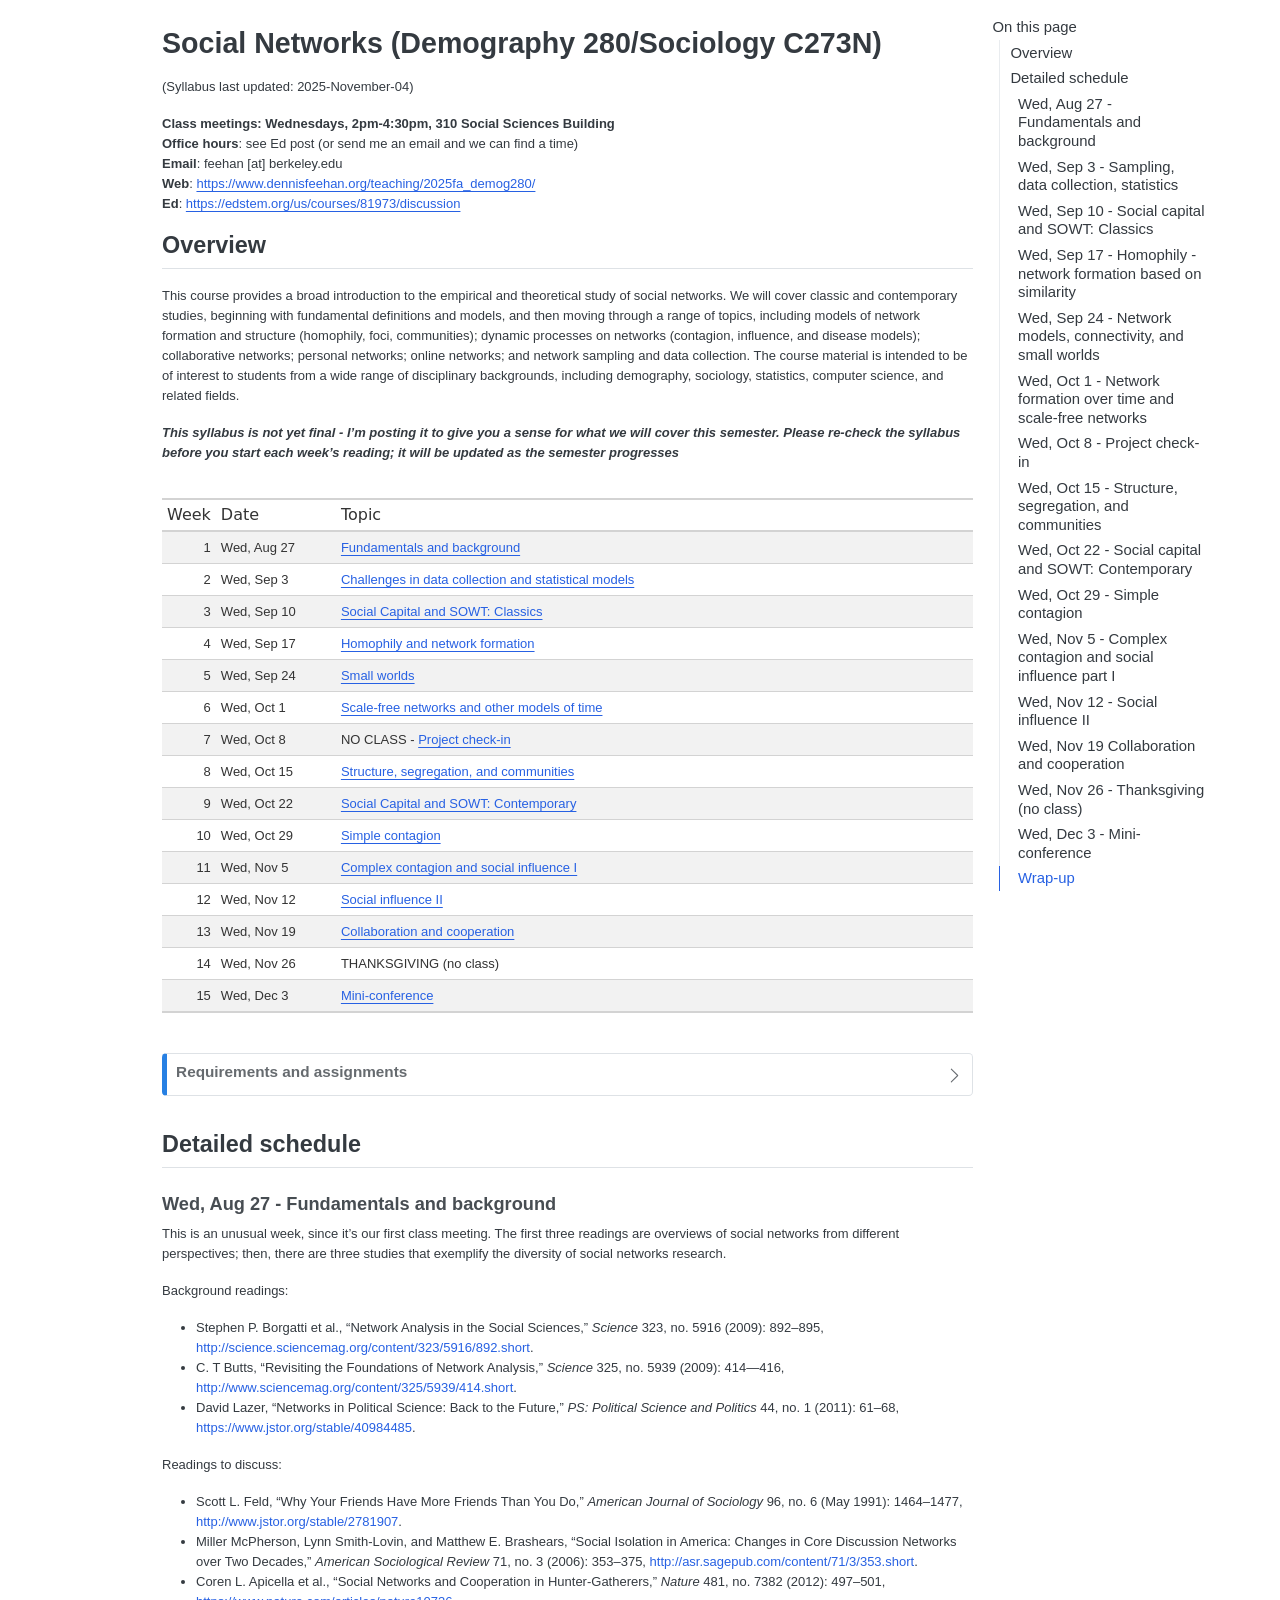
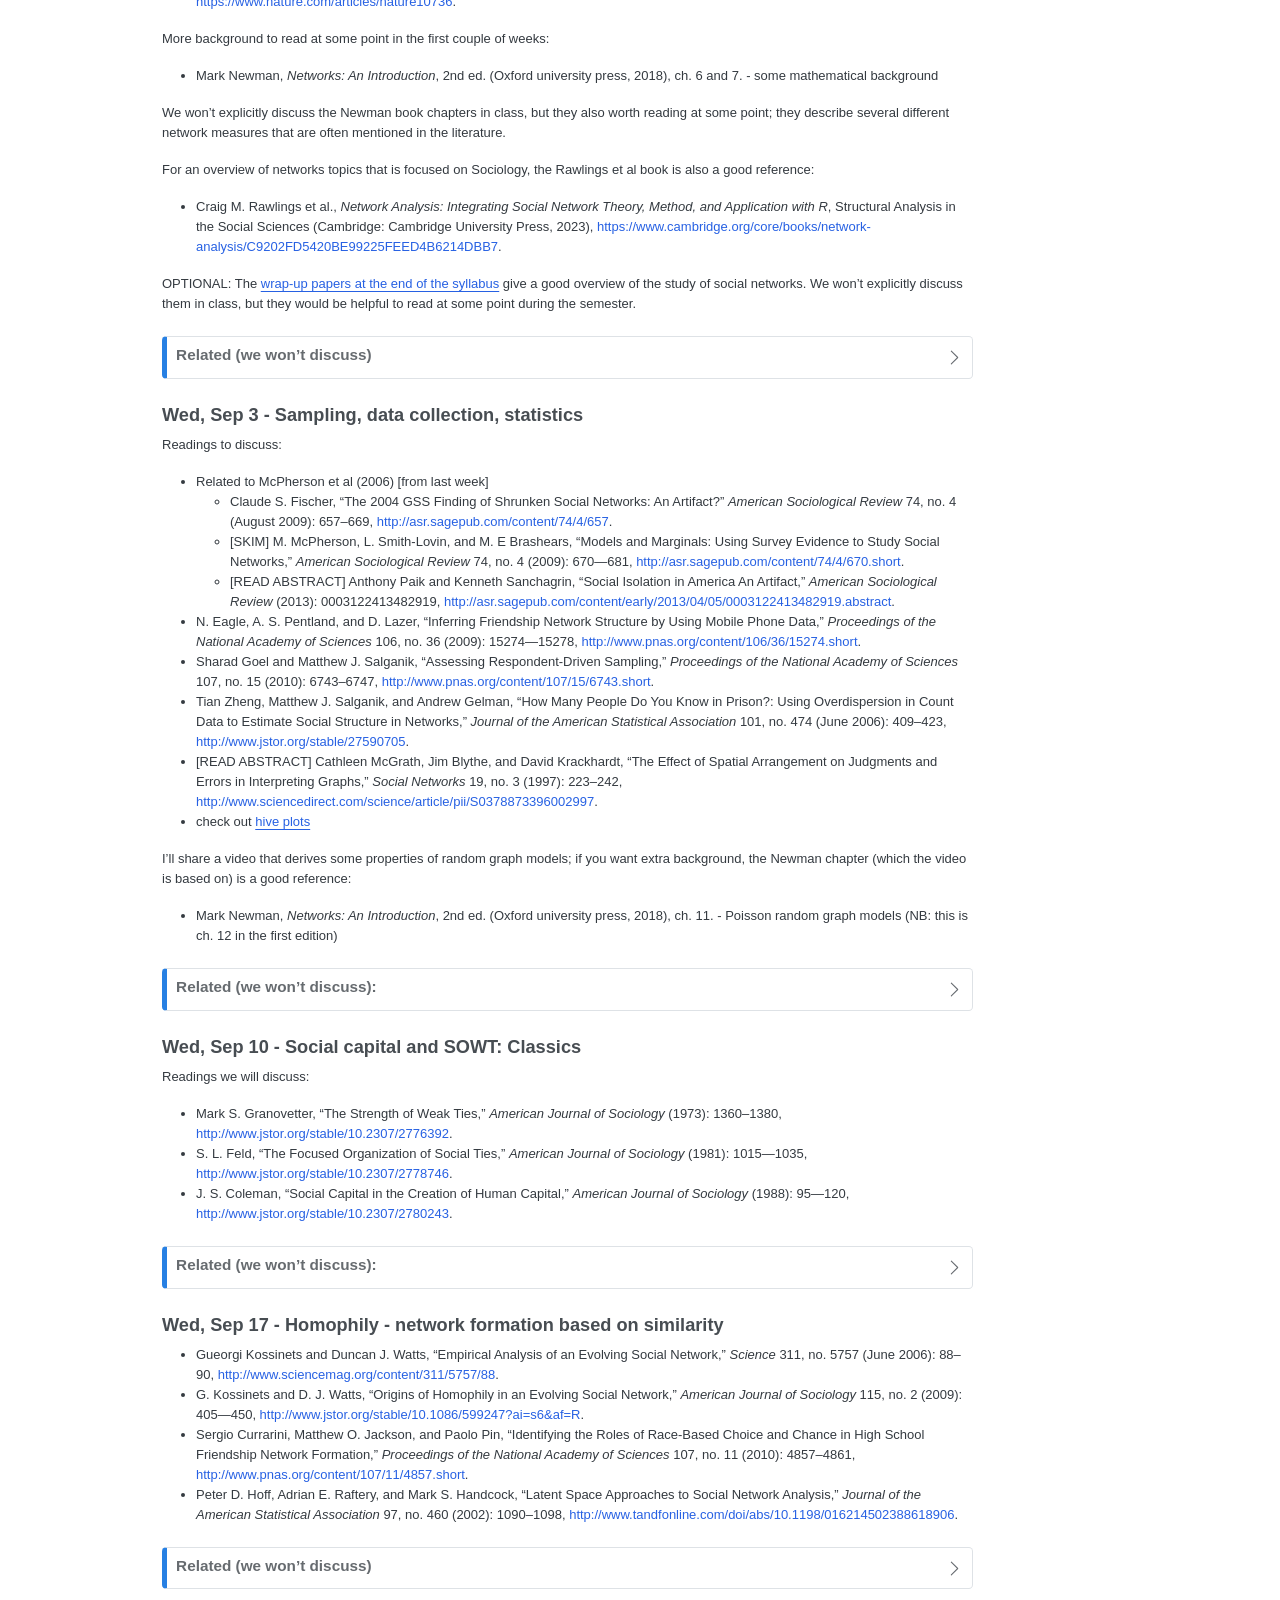
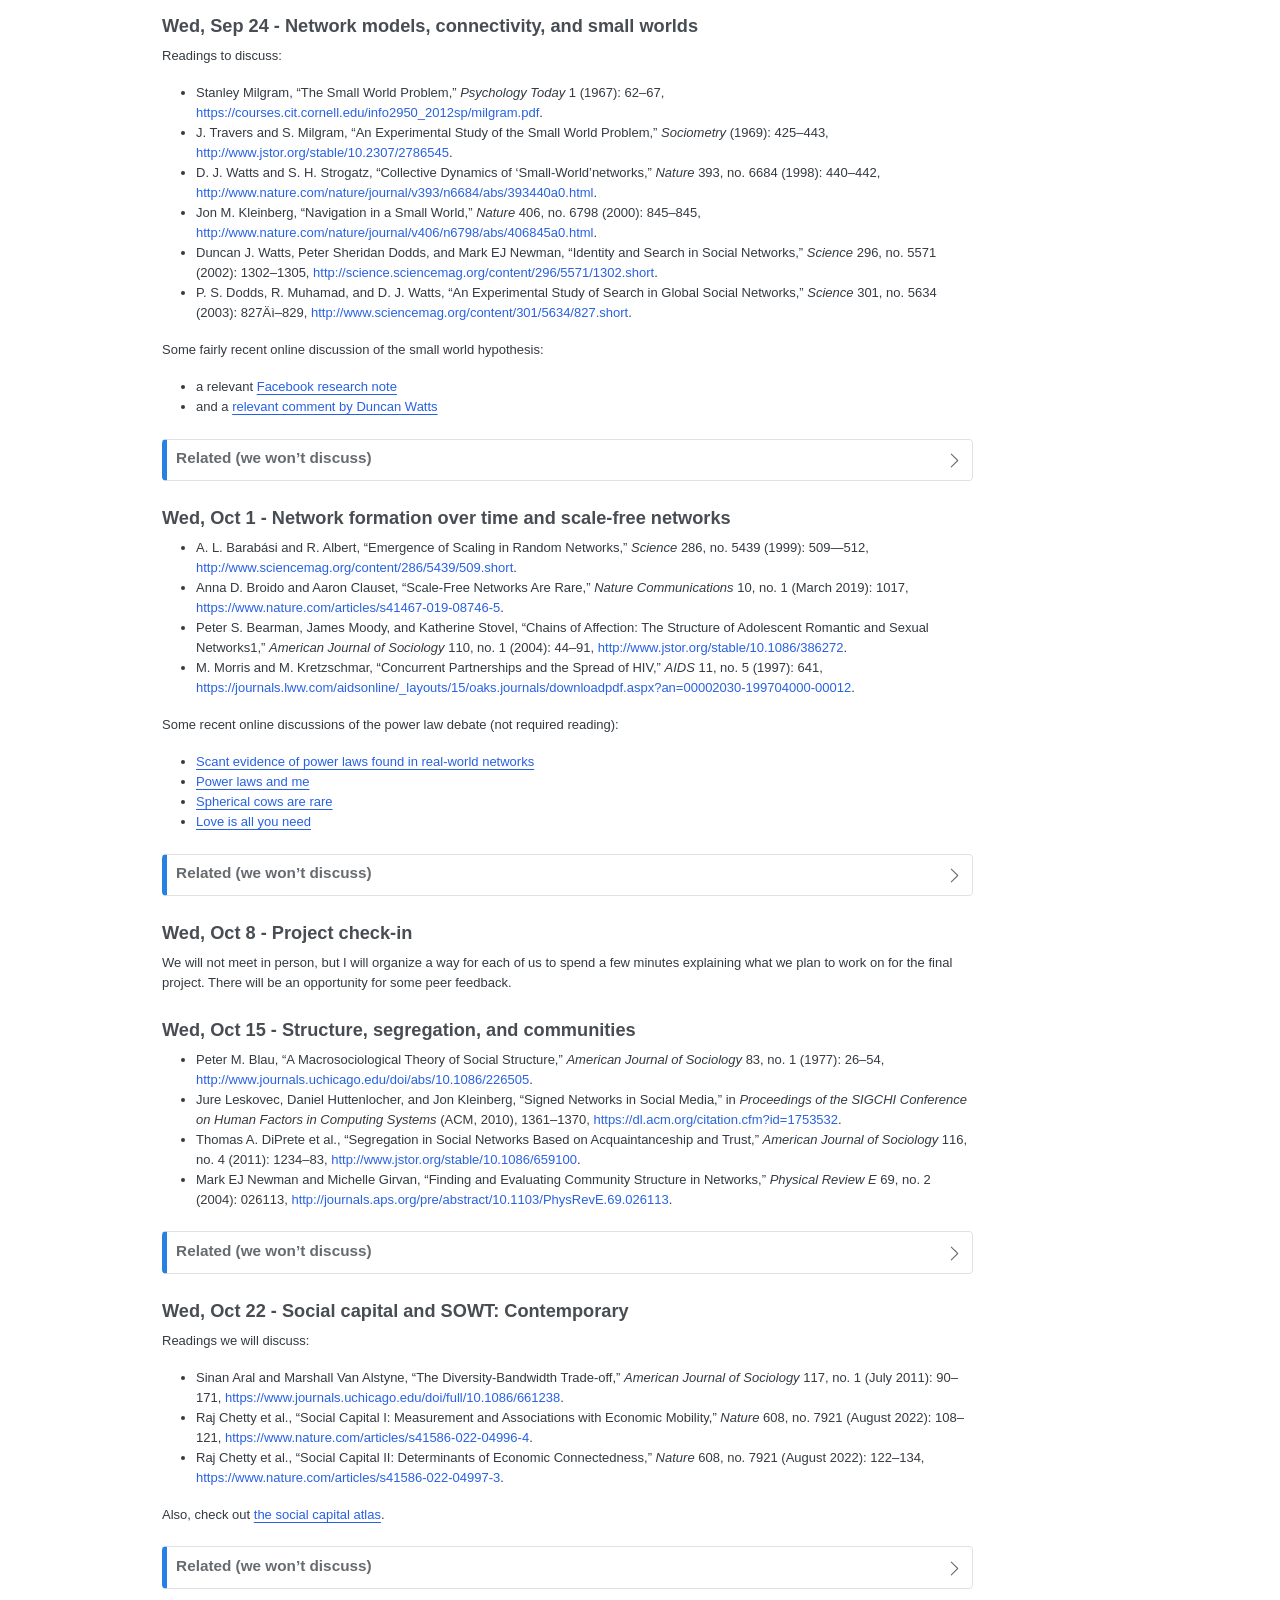
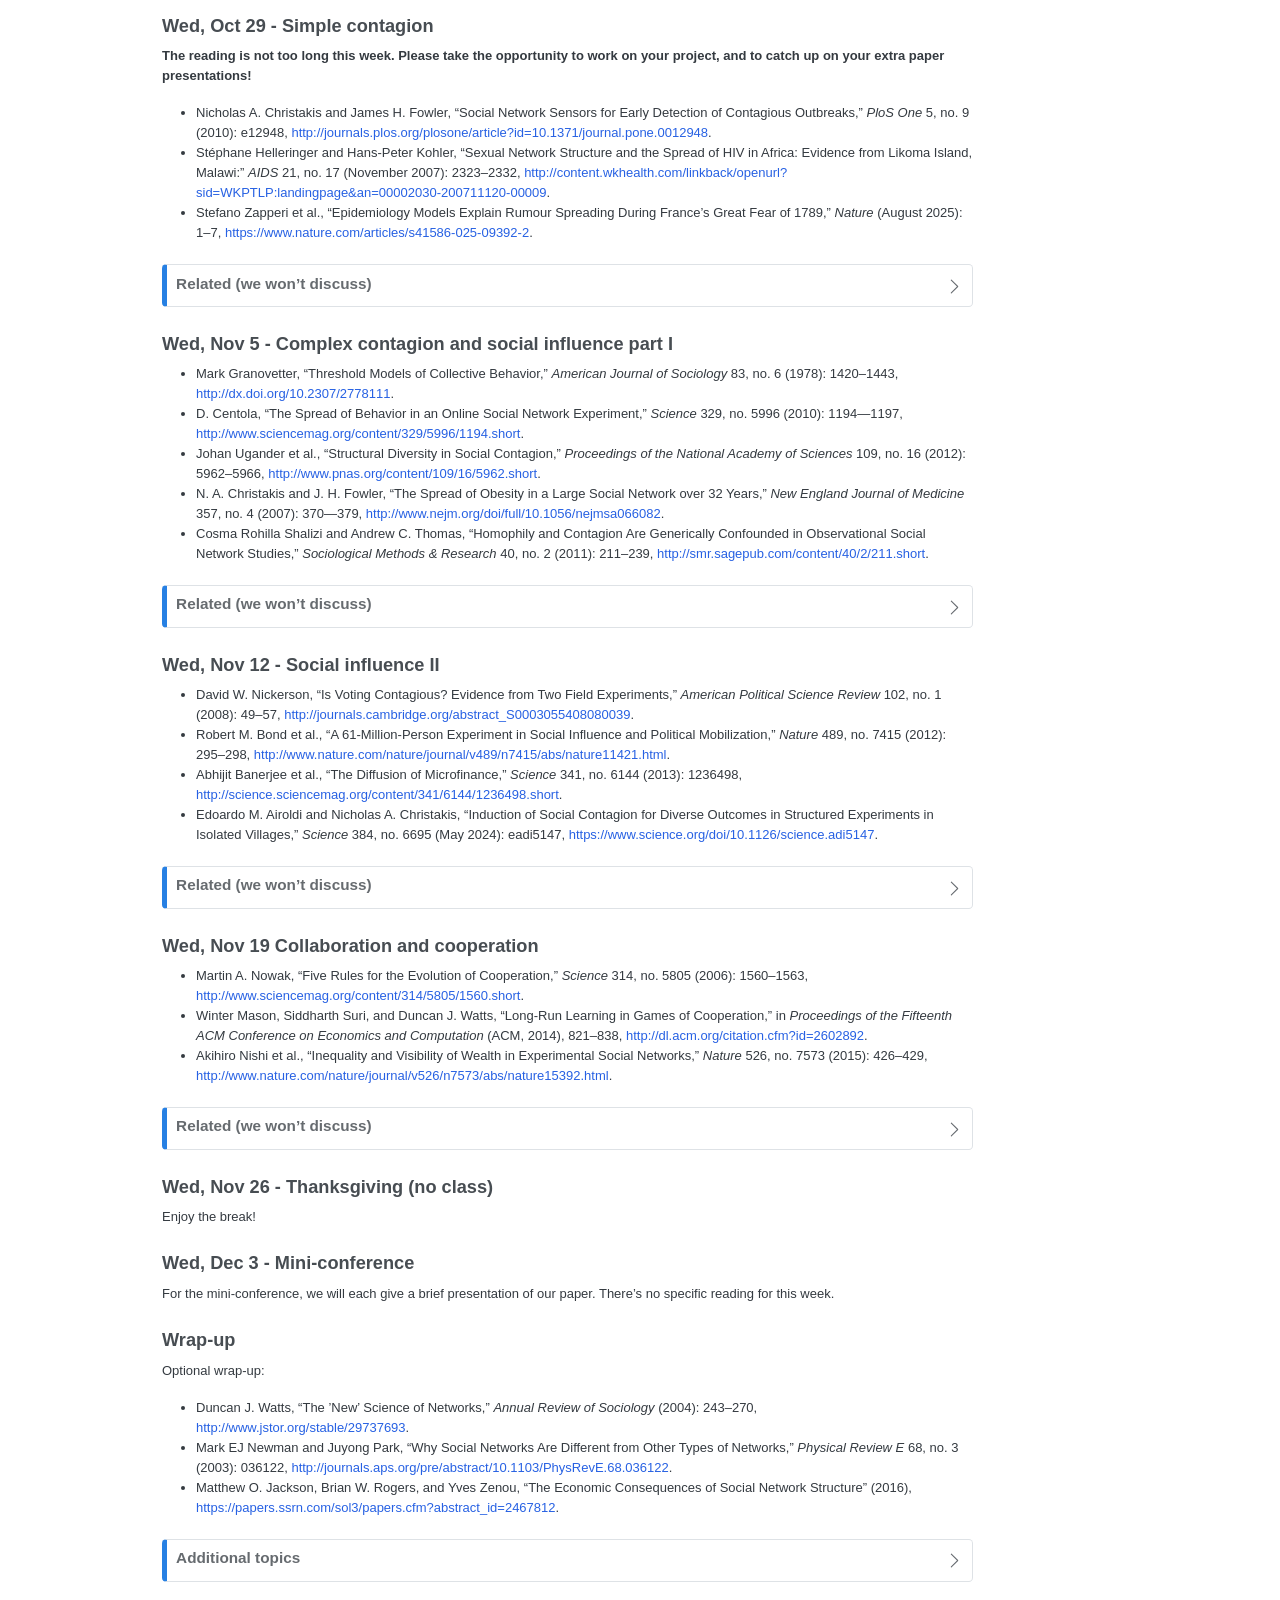
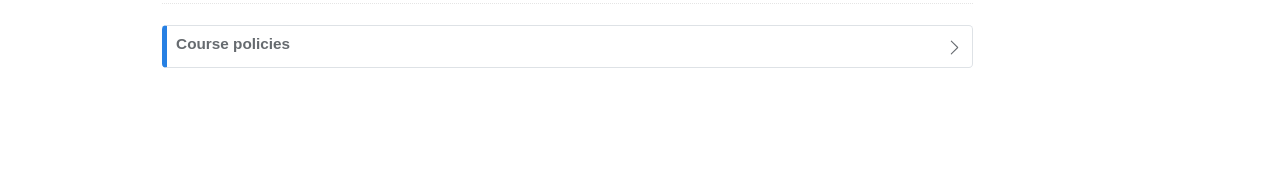
==== commit 4bfbceb2: "updated reading for last two weeks" ====
--- a/docs/index.html
+++ b/docs/index.html
@@ -140,7 +140,7 @@
 WISHLIST:
 - be able to generate pdf version (right now, the table looks wonky - links don't render, NAs, etc)
 -->
-<p>(Syllabus last updated: 2025-September-22)</p>
+<p>(Syllabus last updated: 2025-November-04)</p>
 <p><strong>Class meetings: Wednesdays, 2pm-4:30pm, 310 Social Sciences Building</strong><br>
 <strong>Office hours</strong>: see Ed post (or send me an email and we can find a time)<br>
 <strong>Email</strong>: feehan [at] berkeley.edu<br>
@@ -152,23 +152,23 @@
 <p><strong><em>This syllabus is not yet final - I’m posting it to give you a sense for what we will cover this semester. Please re-check the syllabus before you start each week’s reading; it will be updated as the semester progresses</em></strong></p>
 <div class="cell">
 <div class="cell-output-display">
-<div id="dyfryqzitb" style="padding-left:0px;padding-right:0px;padding-top:10px;padding-bottom:10px;overflow-x:auto;overflow-y:auto;width:auto;height:auto;">
-<style>#dyfryqzitb table {
+<div id="oxyggeyzib" style="padding-left:0px;padding-right:0px;padding-top:10px;padding-bottom:10px;overflow-x:auto;overflow-y:auto;width:auto;height:auto;">
+<style>#oxyggeyzib table {
   font-family: system-ui, 'Segoe UI', Roboto, Helvetica, Arial, sans-serif, 'Apple Color Emoji', 'Segoe UI Emoji', 'Segoe UI Symbol', 'Noto Color Emoji';
   -webkit-font-smoothing: antialiased;
   -moz-osx-font-smoothing: grayscale;
 }
 
-#dyfryqzitb thead, #dyfryqzitb tbody, #dyfryqzitb tfoot, #dyfryqzitb tr, #dyfryqzitb td, #dyfryqzitb th {
+#oxyggeyzib thead, #oxyggeyzib tbody, #oxyggeyzib tfoot, #oxyggeyzib tr, #oxyggeyzib td, #oxyggeyzib th {
   border-style: none;
 }
 
-#dyfryqzitb p {
+#oxyggeyzib p {
   margin: 0;
   padding: 0;
 }
 
-#dyfryqzitb .gt_table {
+#oxyggeyzib .gt_table {
   display: table;
   border-collapse: collapse;
   line-height: normal;
@@ -194,12 +194,12 @@
   border-left-color: #D3D3D3;
 }
 
-#dyfryqzitb .gt_caption {
+#oxyggeyzib .gt_caption {
   padding-top: 4px;
   padding-bottom: 4px;
 }
 
-#dyfryqzitb .gt_title {
+#oxyggeyzib .gt_title {
   color: #333333;
   font-size: 125%;
   font-weight: initial;
@@ -211,7 +211,7 @@
   border-bottom-width: 0;
 }
 
-#dyfryqzitb .gt_subtitle {
+#oxyggeyzib .gt_subtitle {
   color: #333333;
   font-size: 85%;
   font-weight: initial;
@@ -223,7 +223,7 @@
   border-top-width: 0;
 }
 
-#dyfryqzitb .gt_heading {
+#oxyggeyzib .gt_heading {
   background-color: #FFFFFF;
   text-align: center;
   border-bottom-color: #FFFFFF;
@@ -235,13 +235,13 @@
   border-right-color: #D3D3D3;
 }
 
-#dyfryqzitb .gt_bottom_border {
+#oxyggeyzib .gt_bottom_border {
   border-bottom-style: solid;
   border-bottom-width: 2px;
   border-bottom-color: #D3D3D3;
 }
 
-#dyfryqzitb .gt_col_headings {
+#oxyggeyzib .gt_col_headings {
   border-top-style: solid;
   border-top-width: 2px;
   border-top-color: #D3D3D3;
@@ -256,7 +256,7 @@
   border-right-color: #D3D3D3;
 }
 
-#dyfryqzitb .gt_col_heading {
+#oxyggeyzib .gt_col_heading {
   color: #333333;
   background-color: #FFFFFF;
   font-size: 100%;
@@ -276,7 +276,7 @@
   overflow-x: hidden;
 }
 
-#dyfryqzitb .gt_column_spanner_outer {
+#oxyggeyzib .gt_column_spanner_outer {
   color: #333333;
   background-color: #FFFFFF;
   font-size: 100%;
@@ -288,15 +288,15 @@
   padding-right: 4px;
 }
 
-#dyfryqzitb .gt_column_spanner_outer:first-child {
+#oxyggeyzib .gt_column_spanner_outer:first-child {
   padding-left: 0;
 }
 
-#dyfryqzitb .gt_column_spanner_outer:last-child {
+#oxyggeyzib .gt_column_spanner_outer:last-child {
   padding-right: 0;
 }
 
-#dyfryqzitb .gt_column_spanner {
+#oxyggeyzib .gt_column_spanner {
   border-bottom-style: solid;
   border-bottom-width: 2px;
   border-bottom-color: #D3D3D3;
@@ -308,11 +308,11 @@
   width: 100%;
 }
 
-#dyfryqzitb .gt_spanner_row {
+#oxyggeyzib .gt_spanner_row {
   border-bottom-style: hidden;
 }
 
-#dyfryqzitb .gt_group_heading {
+#oxyggeyzib .gt_group_heading {
   padding-top: 8px;
   padding-bottom: 8px;
   padding-left: 5px;
@@ -338,7 +338,7 @@
   text-align: left;
 }
 
-#dyfryqzitb .gt_empty_group_heading {
+#oxyggeyzib .gt_empty_group_heading {
   padding: 0.5px;
   color: #333333;
   background-color: #FFFFFF;
@@ -353,15 +353,15 @@
   vertical-align: middle;
 }
 
-#dyfryqzitb .gt_from_md > :first-child {
+#oxyggeyzib .gt_from_md > :first-child {
   margin-top: 0;
 }
 
-#dyfryqzitb .gt_from_md > :last-child {
+#oxyggeyzib .gt_from_md > :last-child {
   margin-bottom: 0;
 }
 
-#dyfryqzitb .gt_row {
+#oxyggeyzib .gt_row {
   padding-top: 8px;
   padding-bottom: 8px;
   padding-left: 5px;
@@ -380,7 +380,7 @@
   overflow-x: hidden;
 }
 
-#dyfryqzitb .gt_stub {
+#oxyggeyzib .gt_stub {
   color: #333333;
   background-color: #FFFFFF;
   font-size: 100%;
@@ -393,7 +393,7 @@
   padding-right: 5px;
 }
 
-#dyfryqzitb .gt_stub_row_group {
+#oxyggeyzib .gt_stub_row_group {
   color: #333333;
   background-color: #FFFFFF;
   font-size: 100%;
@@ -407,15 +407,15 @@
   vertical-align: top;
 }
 
-#dyfryqzitb .gt_row_group_first td {
+#oxyggeyzib .gt_row_group_first td {
   border-top-width: 2px;
 }
 
-#dyfryqzitb .gt_row_group_first th {
+#oxyggeyzib .gt_row_group_first th {
   border-top-width: 2px;
 }
 
-#dyfryqzitb .gt_summary_row {
+#oxyggeyzib .gt_summary_row {
   color: #333333;
   background-color: #FFFFFF;
   text-transform: inherit;
@@ -425,16 +425,16 @@
   padding-right: 5px;
 }
 
-#dyfryqzitb .gt_first_summary_row {
+#oxyggeyzib .gt_first_summary_row {
   border-top-style: solid;
   border-top-color: #D3D3D3;
 }
 
-#dyfryqzitb .gt_first_summary_row.thick {
+#oxyggeyzib .gt_first_summary_row.thick {
   border-top-width: 2px;
 }
 
-#dyfryqzitb .gt_last_summary_row {
+#oxyggeyzib .gt_last_summary_row {
   padding-top: 8px;
   padding-bottom: 8px;
   padding-left: 5px;
@@ -444,7 +444,7 @@
   border-bottom-color: #D3D3D3;
 }
 
-#dyfryqzitb .gt_grand_summary_row {
+#oxyggeyzib .gt_grand_summary_row {
   color: #333333;
   background-color: #FFFFFF;
   text-transform: inherit;
@@ -454,7 +454,7 @@
   padding-right: 5px;
 }
 
-#dyfryqzitb .gt_first_grand_summary_row {
+#oxyggeyzib .gt_first_grand_summary_row {
   padding-top: 8px;
   padding-bottom: 8px;
   padding-left: 5px;
@@ -464,7 +464,7 @@
   border-top-color: #D3D3D3;
 }
 
-#dyfryqzitb .gt_last_grand_summary_row_top {
+#oxyggeyzib .gt_last_grand_summary_row_top {
   padding-top: 8px;
   padding-bottom: 8px;
   padding-left: 5px;
@@ -474,11 +474,11 @@
   border-bottom-color: #D3D3D3;
 }
 
-#dyfryqzitb .gt_striped {
+#oxyggeyzib .gt_striped {
   background-color: rgba(128, 128, 128, 0.05);
 }
 
-#dyfryqzitb .gt_table_body {
+#oxyggeyzib .gt_table_body {
   border-top-style: solid;
   border-top-width: 2px;
   border-top-color: #D3D3D3;
@@ -487,7 +487,7 @@
   border-bottom-color: #D3D3D3;
 }
 
-#dyfryqzitb .gt_footnotes {
+#oxyggeyzib .gt_footnotes {
   color: #333333;
   background-color: #FFFFFF;
   border-bottom-style: none;
@@ -501,7 +501,7 @@
   border-right-color: #D3D3D3;
 }
 
-#dyfryqzitb .gt_footnote {
+#oxyggeyzib .gt_footnote {
   margin: 0px;
   font-size: 90%;
   padding-top: 4px;
@@ -510,7 +510,7 @@
   padding-right: 5px;
 }
 
-#dyfryqzitb .gt_sourcenotes {
+#oxyggeyzib .gt_sourcenotes {
   color: #333333;
   background-color: #FFFFFF;
   border-bottom-style: none;
@@ -524,7 +524,7 @@
   border-right-color: #D3D3D3;
 }
 
-#dyfryqzitb .gt_sourcenote {
+#oxyggeyzib .gt_sourcenote {
   font-size: 90%;
   padding-top: 4px;
   padding-bottom: 4px;
@@ -532,72 +532,72 @@
   padding-right: 5px;
 }
 
-#dyfryqzitb .gt_left {
+#oxyggeyzib .gt_left {
   text-align: left;
 }
 
-#dyfryqzitb .gt_center {
+#oxyggeyzib .gt_center {
   text-align: center;
 }
 
-#dyfryqzitb .gt_right {
+#oxyggeyzib .gt_right {
   text-align: right;
   font-variant-numeric: tabular-nums;
 }
 
-#dyfryqzitb .gt_font_normal {
+#oxyggeyzib .gt_font_normal {
   font-weight: normal;
 }
 
-#dyfryqzitb .gt_font_bold {
+#oxyggeyzib .gt_font_bold {
   font-weight: bold;
 }
 
-#dyfryqzitb .gt_font_italic {
+#oxyggeyzib .gt_font_italic {
   font-style: italic;
 }
 
-#dyfryqzitb .gt_super {
+#oxyggeyzib .gt_super {
   font-size: 65%;
 }
 
-#dyfryqzitb .gt_footnote_marks {
+#oxyggeyzib .gt_footnote_marks {
   font-size: 75%;
   vertical-align: 0.4em;
   position: initial;
 }
 
-#dyfryqzitb .gt_asterisk {
+#oxyggeyzib .gt_asterisk {
   font-size: 100%;
   vertical-align: 0;
 }
 
-#dyfryqzitb .gt_indent_1 {
+#oxyggeyzib .gt_indent_1 {
   text-indent: 5px;
 }
 
-#dyfryqzitb .gt_indent_2 {
+#oxyggeyzib .gt_indent_2 {
   text-indent: 10px;
 }
 
-#dyfryqzitb .gt_indent_3 {
+#oxyggeyzib .gt_indent_3 {
   text-indent: 15px;
 }
 
-#dyfryqzitb .gt_indent_4 {
+#oxyggeyzib .gt_indent_4 {
   text-indent: 20px;
 }
 
-#dyfryqzitb .gt_indent_5 {
+#oxyggeyzib .gt_indent_5 {
   text-indent: 25px;
 }
 
-#dyfryqzitb .katex-display {
+#oxyggeyzib .katex-display {
   display: inline-flex !important;
   margin-bottom: 0.75em !important;
 }
 
-#dyfryqzitb div.Reactable > div.rt-table > div.rt-thead > div.rt-tr.rt-tr-group-header > div.rt-th-group:after {
+#oxyggeyzib div.Reactable > div.rt-table > div.rt-thead > div.rt-tr.rt-tr-group-header > div.rt-th-group:after {
   height: 0px !important;
 }
 </style>
@@ -915,7 +915,7 @@
 * ? [@leskovec_graphs_2005]
 -->
 <ul>
-<li><span class="citation" data-cites="kossinets_empirical_2006">Gueorgi Kossinets and Duncan J. Watts, <span>“Empirical <span>Analysis</span> of an <span>Evolving Social Network</span>,”</span> <em>Science</em> 311, no. 5757 (January 2006): 88–90, <a href="http://www.sciencemag.org/content/311/5757/88" role="doc-biblioref">http://www.sciencemag.org/content/311/5757/88</a>.</span></li>
+<li><span class="citation" data-cites="kossinets_empirical_2006">Gueorgi Kossinets and Duncan J. Watts, <span>“Empirical <span>Analysis</span> of an <span>Evolving Social Network</span>,”</span> <em>Science</em> 311, no. 5757 (June 2006): 88–90, <a href="http://www.sciencemag.org/content/311/5757/88" role="doc-biblioref">http://www.sciencemag.org/content/311/5757/88</a>.</span></li>
 <li><span class="citation" data-cites="kossinets_origins_2009">G. Kossinets and D. J. Watts, <span>“Origins of <span>Homophily</span> in an <span>Evolving Social Network</span>,”</span> <em>American Journal of Sociology</em> 115, no. 2 (2009): 405—450, <a href="http://www.jstor.org/stable/10.1086/599247?ai=s6&amp;af=R" role="doc-biblioref">http://www.jstor.org/stable/10.1086/599247?ai=s6&amp;af=R</a>.</span></li>
 <li><span class="citation" data-cites="currarini_identifying_2010">Sergio Currarini, Matthew O. Jackson, and Paolo Pin, <span>“Identifying the Roles of Race-Based Choice and Chance in High School Friendship Network Formation,”</span> <em>Proceedings of the National Academy of Sciences</em> 107, no. 11 (2010): 4857–4861, <a href="http://www.pnas.org/content/107/11/4857.short" role="doc-biblioref">http://www.pnas.org/content/107/11/4857.short</a>.</span></li>
 <li><span class="citation" data-cites="hoff_latent_2002">Peter D. Hoff, Adrian E. Raftery, and Mark S. Handcock, <span>“Latent Space Approaches to Social Network Analysis,”</span> <em>Journal of the American Statistical Association</em> 97, no. 460 (2002): 1090–1098, <a href="http://www.tandfonline.com/doi/abs/10.1198/016214502388618906" role="doc-biblioref">http://www.tandfonline.com/doi/abs/10.1198/016214502388618906</a>.</span></li>
@@ -1196,7 +1196,6 @@
 </section>
 <section id="sec:influence" class="level3">
 <h3 class="anchored" data-anchor-id="sec:influence">Wed, Nov 12 - Social influence II</h3>
-<p><em>Note: we may only do a subset of these</em></p>
 <ul>
 <li><span class="citation" data-cites="nickerson_is_2008">David W. Nickerson, <span>“Is Voting Contagious? <span>Evidence</span> from Two Field Experiments,”</span> <em>American Political Science Review</em> 102, no. 1 (2008): 49–57, <a href="http://journals.cambridge.org/abstract_S0003055408080039" role="doc-biblioref">http://journals.cambridge.org/abstract_S0003055408080039</a>.</span></li>
 <li><span class="citation" data-cites="bond_61-million-person_2012">Robert M. Bond et al., <span>“A 61-Million-Person Experiment in Social Influence and Political Mobilization,”</span> <em>Nature</em> 489, no. 7415 (2012): 295–298, <a href="http://www.nature.com/nature/journal/v489/n7415/abs/nature11421.html" role="doc-biblioref">http://www.nature.com/nature/journal/v489/n7415/abs/nature11421.html</a>.</span></li>
@@ -1231,16 +1230,11 @@
 </section>
 <section id="sec:cooperation" class="level3">
 <h3 class="anchored" data-anchor-id="sec:cooperation">Wed, Nov 19 Collaboration and cooperation</h3>
-<p><em>Note: the readings for this week are especially likely to change; this is a placeholder for this topic…</em></p>
 <!--* we'll have an in-class demo of [breadboard](http://breadboard.yale.edu/). Bring your laptop!-->
 <ul>
-<li><span class="citation" data-cites="wang_cooperation_2012">Jing Wang, Siddharth Suri, and Duncan J. Watts, <span>“Cooperation and Assortativity with Dynamic Partner Updating,”</span> <em>Proceedings of the National Academy of Sciences</em> 109, no. 36 (2012): 14363–14368, <a href="http://www.pnas.org/content/109/36/14363.short" role="doc-biblioref">http://www.pnas.org/content/109/36/14363.short</a>.</span></li>
-<li><span class="citation" data-cites="rand_static_2014">David G. Rand et al., <span>“Static Network Structure Can Stabilize Human Cooperation,”</span> <em>Proceedings of the National Academy of Sciences</em> 111, no. 48 (2014): 17093–17098, <a href="http://www.pnas.org/content/111/48/17093.short" role="doc-biblioref">http://www.pnas.org/content/111/48/17093.short</a>.</span></li>
+<li><span class="citation" data-cites="nowak_five_2006">Martin A. Nowak, <span>“Five Rules for the Evolution of Cooperation,”</span> <em>Science</em> 314, no. 5805 (2006): 1560–1563, <a href="http://www.sciencemag.org/content/314/5805/1560.short" role="doc-biblioref">http://www.sciencemag.org/content/314/5805/1560.short</a>.</span></li>
+<li><span class="citation" data-cites="mason_long-run_2014">Winter Mason, Siddharth Suri, and Duncan J. Watts, <span>“Long-Run Learning in Games of Cooperation,”</span> in <em>Proceedings of the Fifteenth <span>ACM</span> Conference on <span>Economics</span> and Computation</em> (ACM, 2014), 821–838, <a href="http://dl.acm.org/citation.cfm?id=2602892" role="doc-biblioref">http://dl.acm.org/citation.cfm?id=2602892</a>.</span></li>
 <li><span class="citation" data-cites="nishi_inequality_2015">Akihiro Nishi et al., <span>“Inequality and Visibility of Wealth in Experimental Social Networks,”</span> <em>Nature</em> 526, no. 7573 (2015): 426–429, <a href="http://www.nature.com/nature/journal/v526/n7573/abs/nature15392.html" role="doc-biblioref">http://www.nature.com/nature/journal/v526/n7573/abs/nature15392.html</a>.</span></li>
-<li><span class="citation" data-cites="guimera_team_2005">Roger Guimera et al., <span>“Team Assembly Mechanisms Determine Collaboration Network Structure and Team Performance,”</span> <em>Science</em> 308, no. 5722 (2005): 697–702, <a href="http://science.sciencemag.org/content/308/5722/697.short" role="doc-biblioref">http://science.sciencemag.org/content/308/5722/697.short</a>.</span></li>
-<li><span class="citation" data-cites="mason_collaborative_2012">Winter Mason and Duncan J. Watts, <span>“Collaborative Learning in Networks,”</span> <em>Proceedings of the National Academy of Sciences</em> 109, no. 3 (2012): 764–769, <a href="http://www.pnas.org/content/109/3/764.short" role="doc-biblioref">http://www.pnas.org/content/109/3/764.short</a>.</span></li>
-<li><span class="citation" data-cites="mason_long-run_2014">Winter Mason, Siddharth Suri, and Duncan J. Watts, <span>“Long-Run Learning in Games of Cooperation,”</span> in <em>Proceedings of the Fifteenth <span>ACM</span> Conference on <span>Economics</span> and Computation</em> (ACM, 2014), 821–838, <a href="http://dl.acm.org/citation.cfm?id=2602892" role="doc-biblioref">http://dl.acm.org/citation.cfm?id=2602892</a>.</span></li>
-<li><span class="citation" data-cites="jackson_social_2012">Matthew O. Jackson, Tomas Rodriguez-Barraquer, and Xu Tan, <span>“Social Capital and Social Quilts: <span>Network</span> Patterns of Favor Exchange,”</span> <em>The American Economic Review</em> 102, no. 5 (2012): 1857–1897, <a href="http://www.ingentaconnect.com/content/aea/aer/2012/00000102/00000005/art00004" role="doc-biblioref">http://www.ingentaconnect.com/content/aea/aer/2012/00000102/00000005/art00004</a>.</span></li>
 </ul>
 <div class="callout callout-style-simple callout-note no-icon callout-titled">
 <div class="callout-header d-flex align-content-center" data-bs-toggle="collapse" data-bs-target=".callout-13-contents" aria-controls="callout-13" aria-expanded="false" aria-label="Toggle callout">
@@ -1254,8 +1248,14 @@
 </div>
 <div id="callout-13" class="callout-13-contents callout-collapse collapse">
 <div class="callout-body-container callout-body">
-<!--* [@apicella_social_2012]-->
-<p>(TBA)</p>
+<ul>
+<li><span class="citation" data-cites="uzzi_collaboration_2005">Brian Uzzi and Jarrett Spiro, <span>“Collaboration and Creativity: <span>The</span> Small World <span>Problem</span>,”</span> <em>American Journal of Sociology</em> 111, no. 2 (2005): 447–504, <a href="http://www.jstor.org/stable/10.1086/432782" role="doc-biblioref">http://www.jstor.org/stable/10.1086/432782</a>.</span> <!--* [@apicella_social_2012]--></li>
+<li><span class="citation" data-cites="wang_cooperation_2012">Jing Wang, Siddharth Suri, and Duncan J. Watts, <span>“Cooperation and Assortativity with Dynamic Partner Updating,”</span> <em>Proceedings of the National Academy of Sciences</em> 109, no. 36 (2012): 14363–14368, <a href="http://www.pnas.org/content/109/36/14363.short" role="doc-biblioref">http://www.pnas.org/content/109/36/14363.short</a>.</span></li>
+<li><span class="citation" data-cites="mason_collaborative_2012">Winter Mason and Duncan J. Watts, <span>“Collaborative Learning in Networks,”</span> <em>Proceedings of the National Academy of Sciences</em> 109, no. 3 (2012): 764–769, <a href="http://www.pnas.org/content/109/3/764.short" role="doc-biblioref">http://www.pnas.org/content/109/3/764.short</a>.</span></li>
+<li><span class="citation" data-cites="rand_static_2014">David G. Rand et al., <span>“Static Network Structure Can Stabilize Human Cooperation,”</span> <em>Proceedings of the National Academy of Sciences</em> 111, no. 48 (2014): 17093–17098, <a href="http://www.pnas.org/content/111/48/17093.short" role="doc-biblioref">http://www.pnas.org/content/111/48/17093.short</a>.</span></li>
+<li><span class="citation" data-cites="guimera_team_2005">Roger Guimera et al., <span>“Team Assembly Mechanisms Determine Collaboration Network Structure and Team Performance,”</span> <em>Science</em> 308, no. 5722 (2005): 697–702, <a href="http://science.sciencemag.org/content/308/5722/697.short" role="doc-biblioref">http://science.sciencemag.org/content/308/5722/697.short</a>.</span></li>
+<li><span class="citation" data-cites="jackson_social_2012">Matthew O. Jackson, Tomas Rodriguez-Barraquer, and Xu Tan, <span>“Social Capital and Social Quilts: <span>Network</span> Patterns of Favor Exchange,”</span> <em>The American Economic Review</em> 102, no. 5 (2012): 1857–1897, <a href="http://www.ingentaconnect.com/content/aea/aer/2012/00000102/00000005/art00004" role="doc-biblioref">http://www.ingentaconnect.com/content/aea/aer/2012/00000102/00000005/art00004</a>.</span></li>
+</ul>
 </div>
 </div>
 </div>
